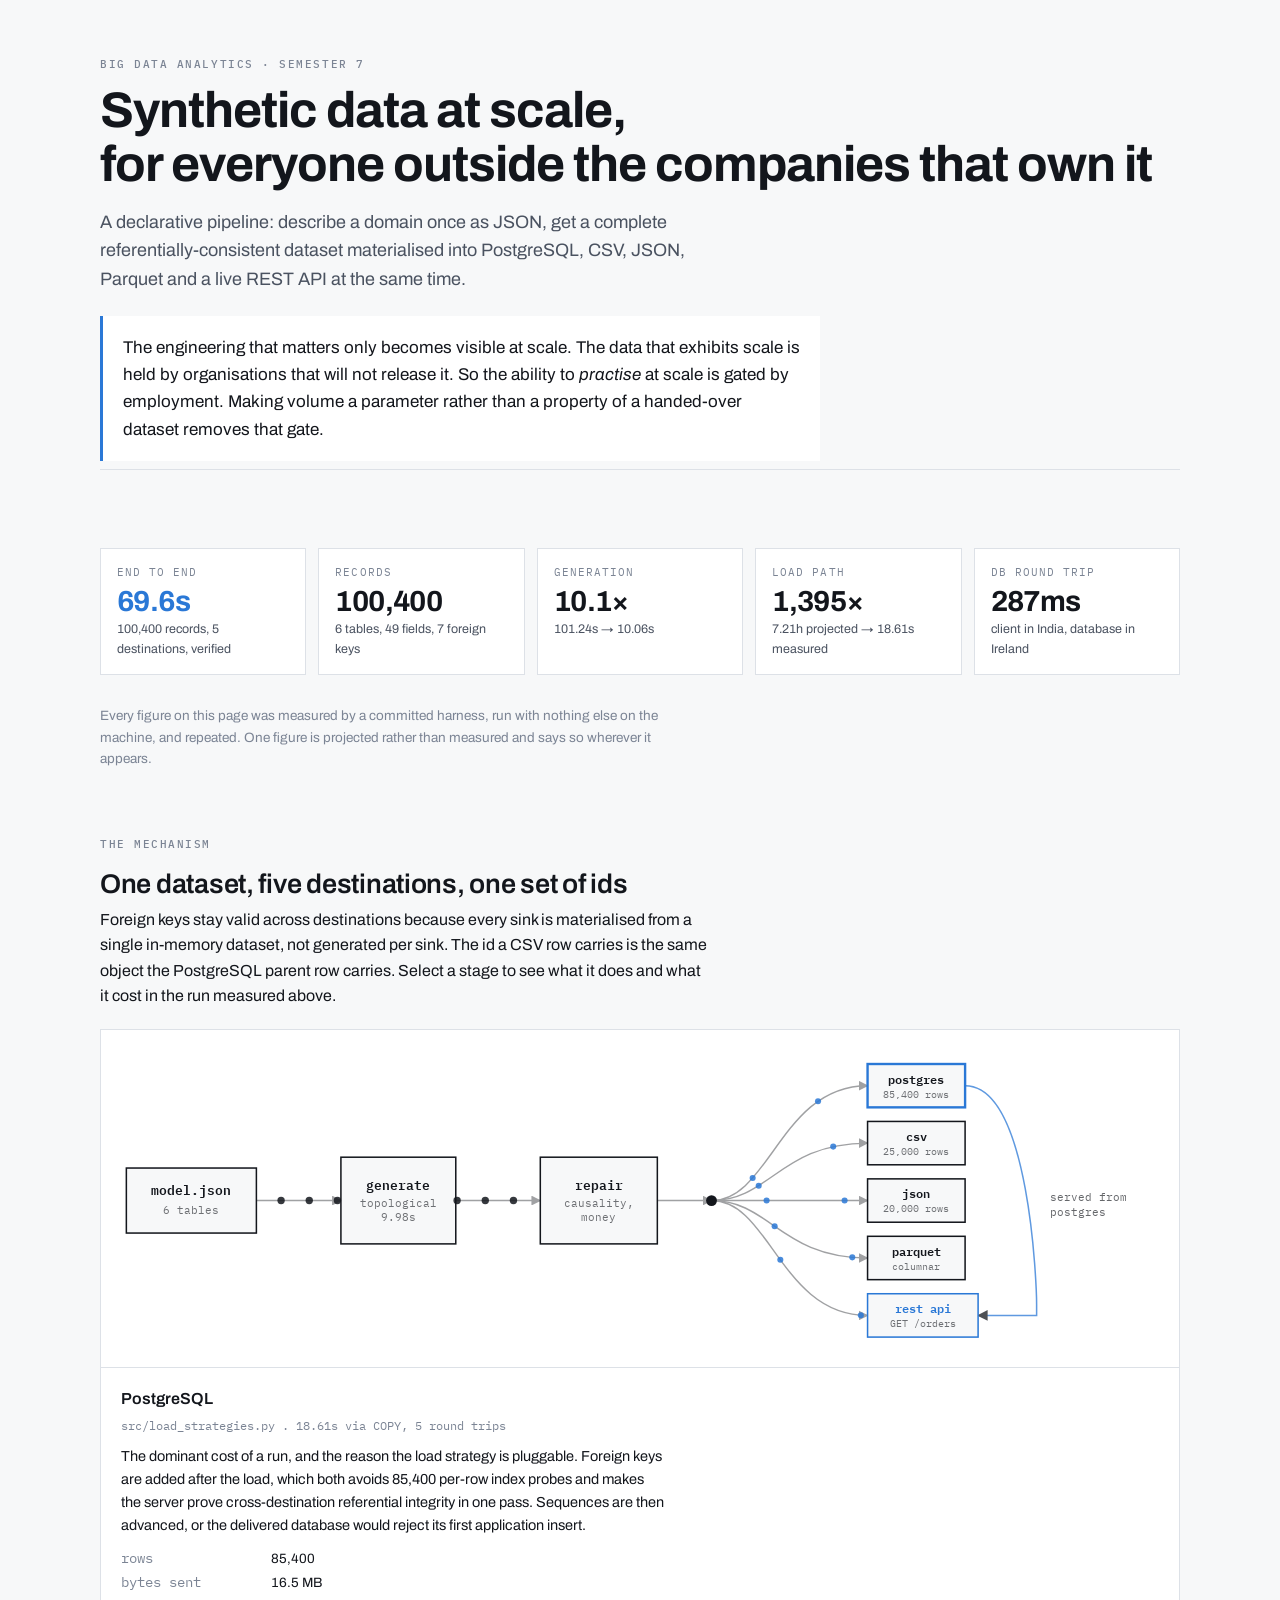
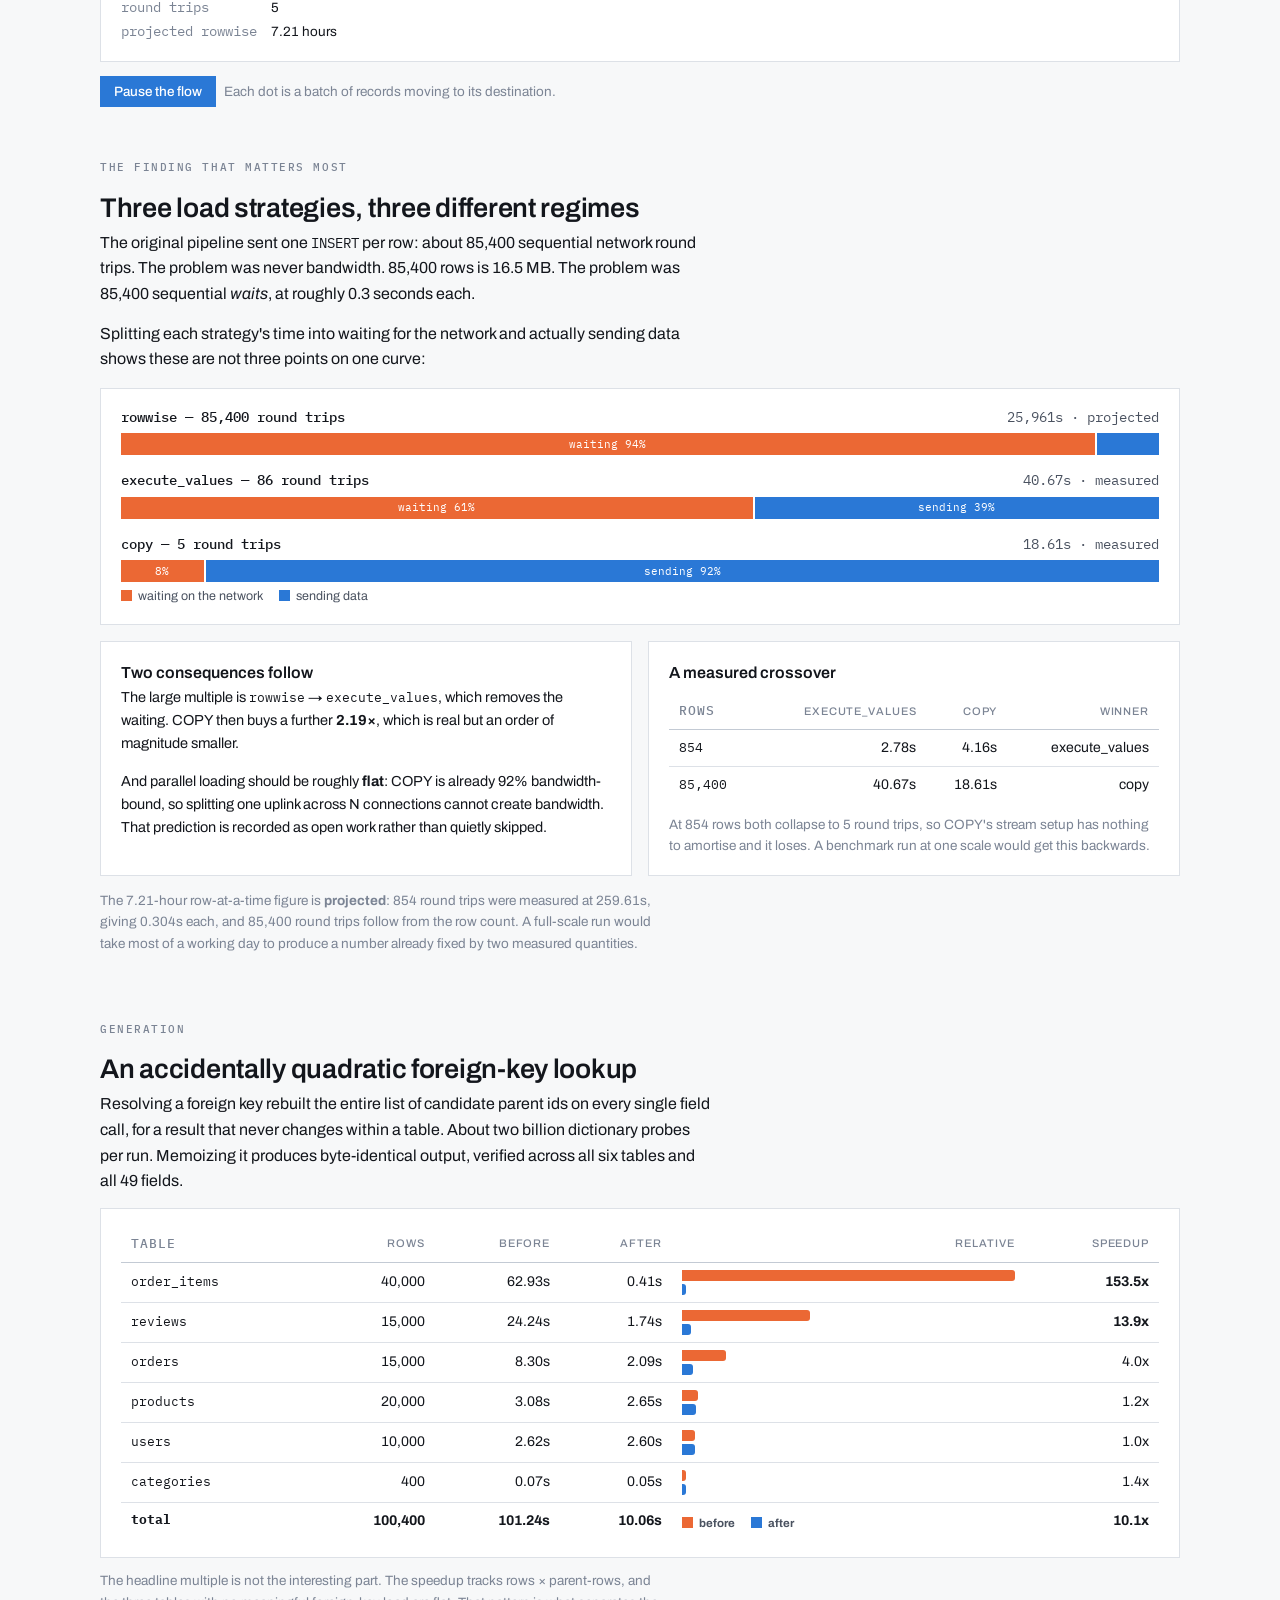
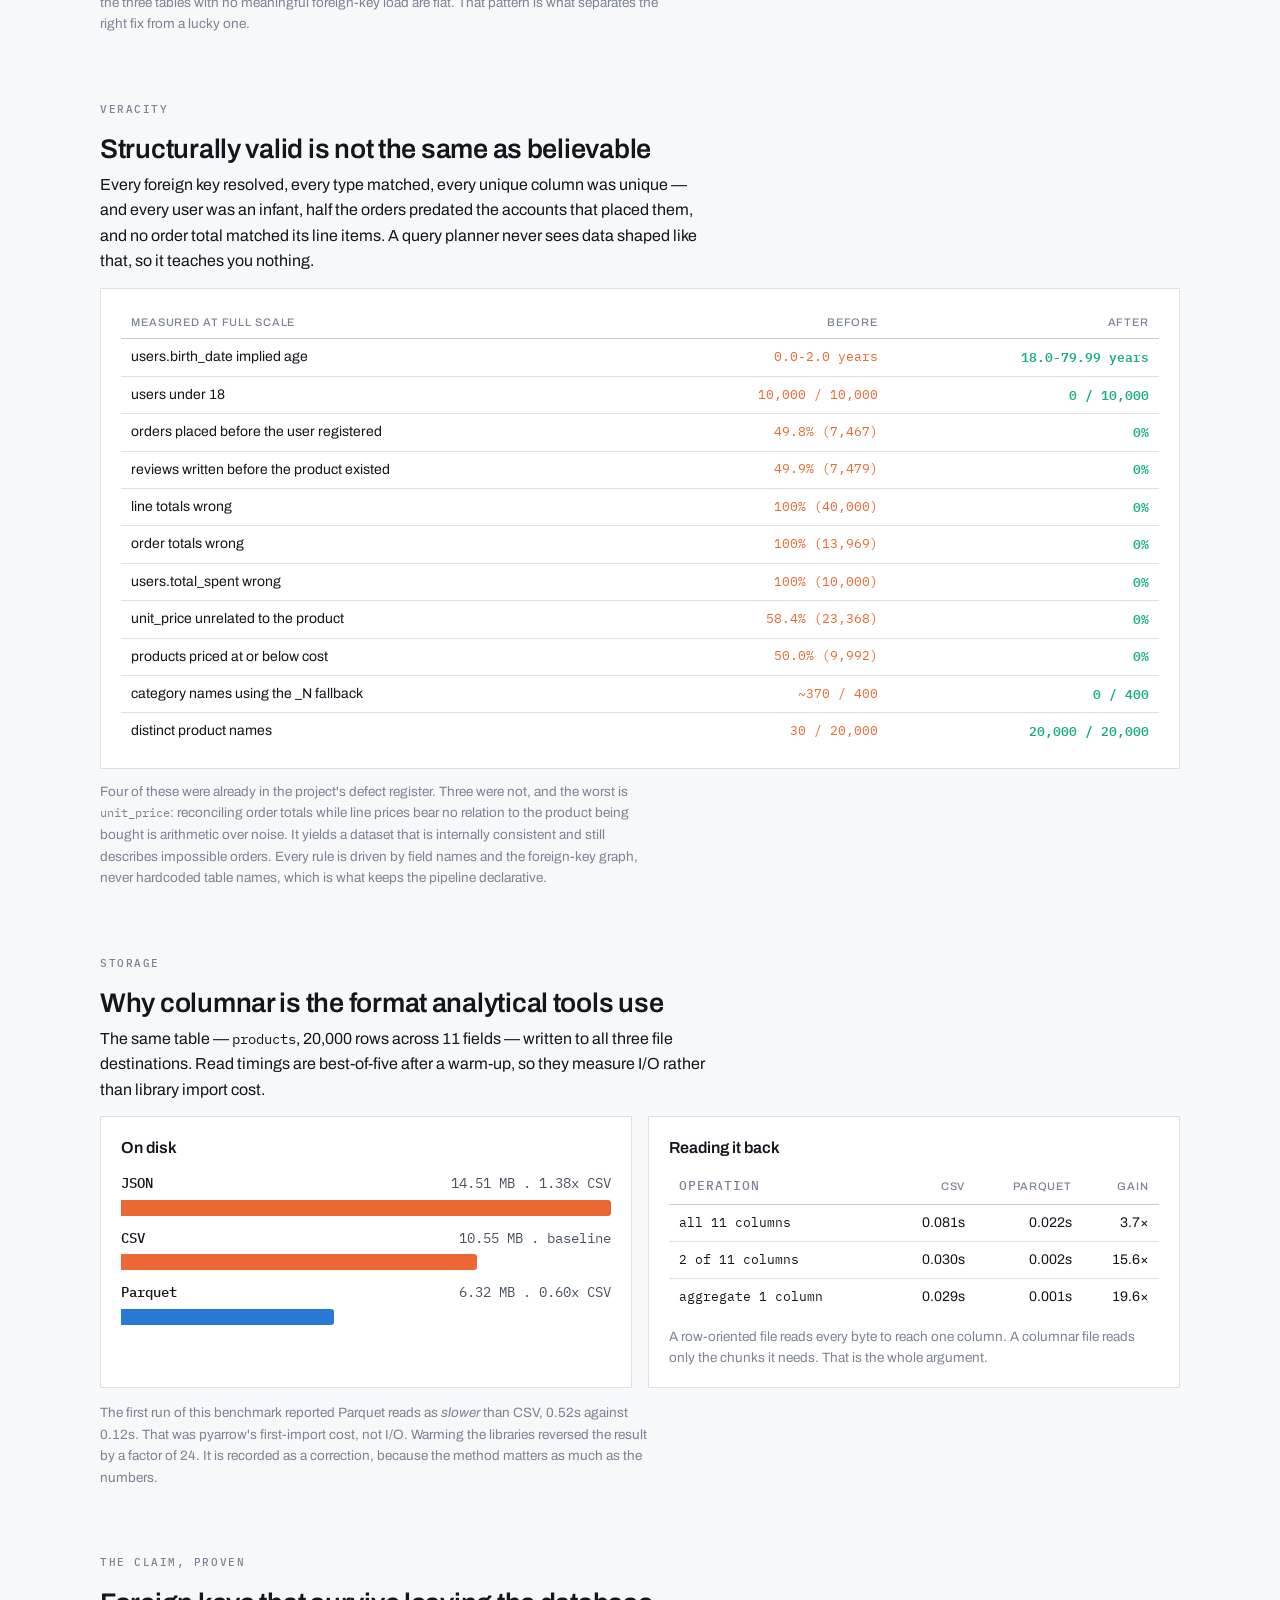
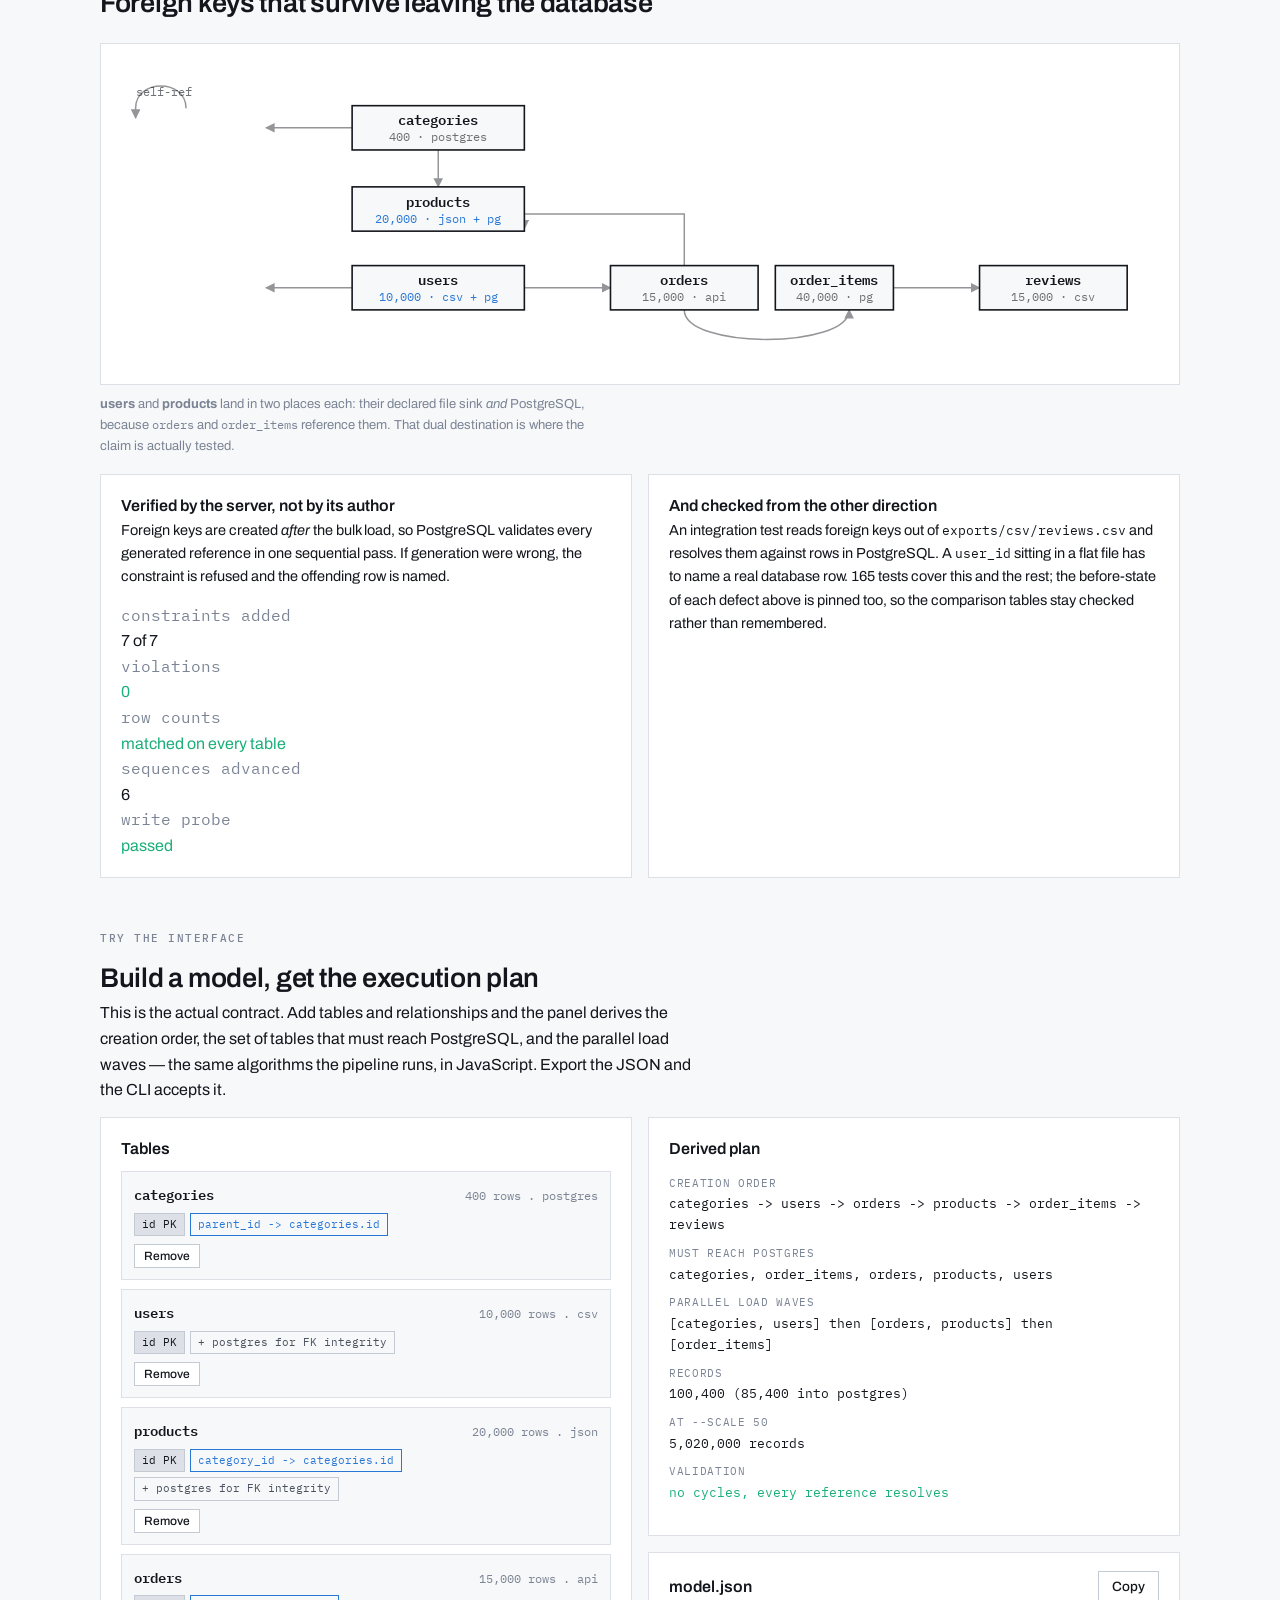
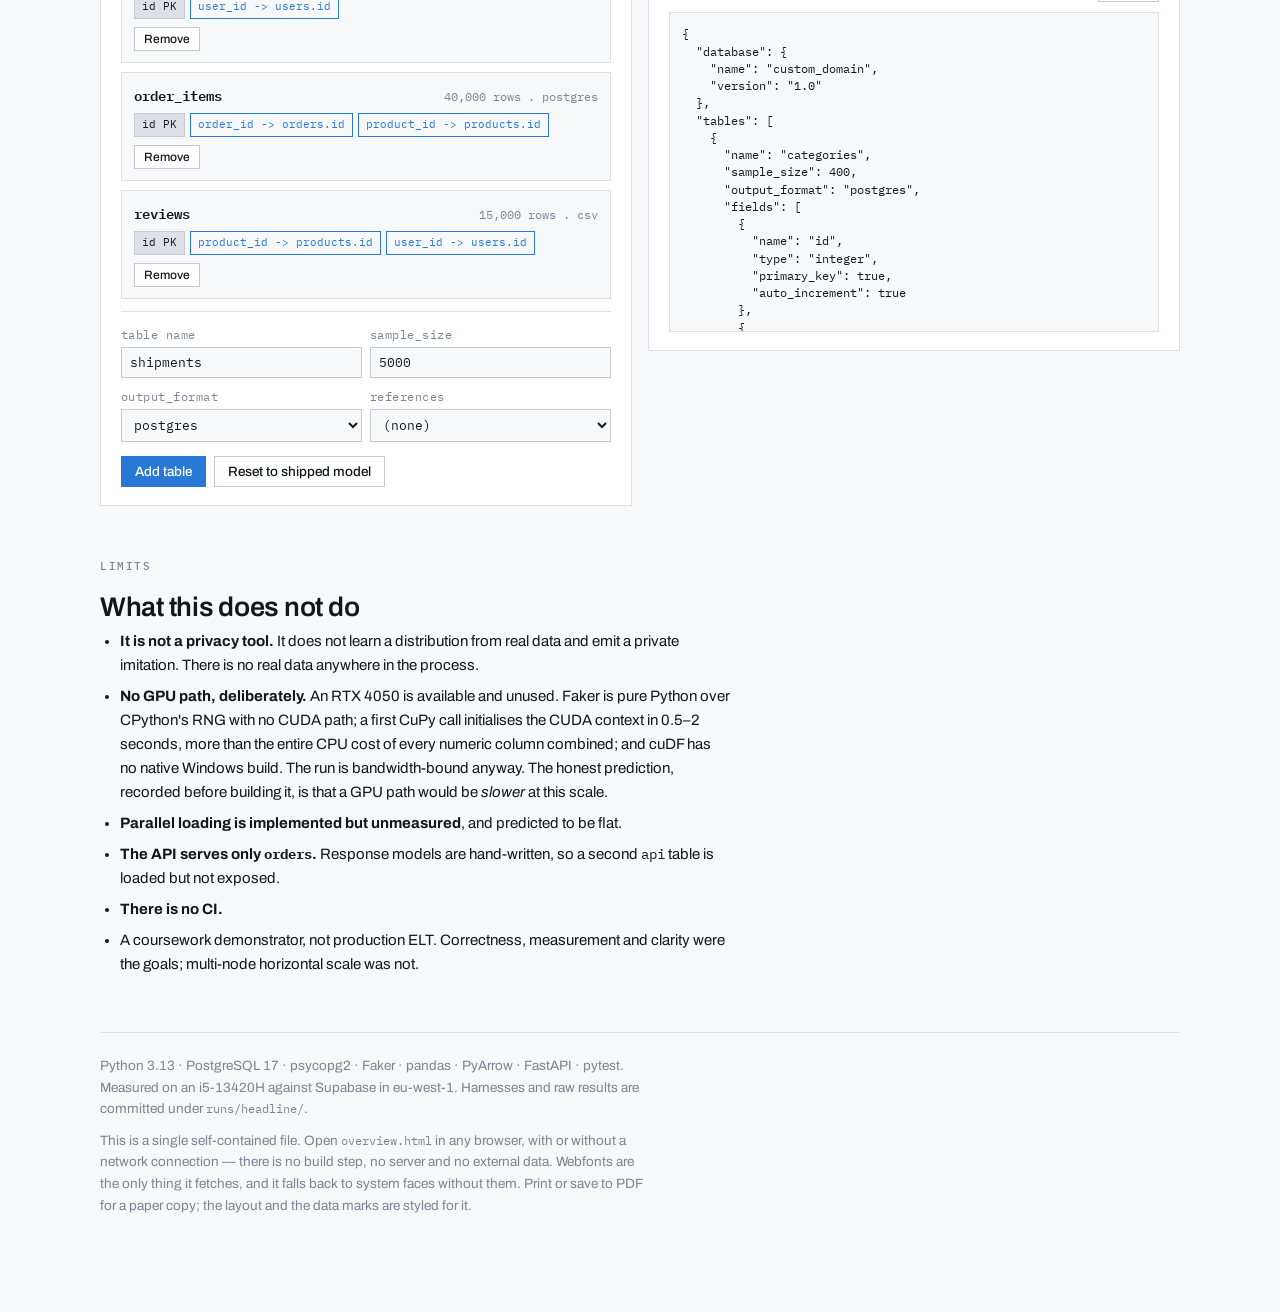
==== overview.html @ 74bd7910 "Make the interactive overview a standalone file in the repository Moves docs/artifact/index.html to " ====
<!DOCTYPE html>
<html lang="en">
<head>
<meta charset="utf-8">
<meta name="viewport" content="width=device-width, initial-scale=1">
<title>Synthetic Data at Scale</title>
<link rel="preconnect" href="https://fonts.googleapis.com">
<link rel="preconnect" href="https://fonts.gstatic.com" crossorigin>
<link href="https://fonts.googleapis.com/css2?family=Archivo:wght@400;500;600;700&family=IBM+Plex+Mono:wght@400;500;600&display=swap" rel="stylesheet">
<style>
/* Layout idea: an engineering measurement readout - document spine, instrument
   panels for the numbers, one animated schematic as the centrepiece. */
:root {
  color-scheme: light;

  --ink:        #13161c;
  --ink-2:      #4a5260;
  --ink-3:      #7b8494;
  --surface:    #f7f8f9;
  --panel:      #ffffff;
  --rule:       #dde1e7;
  --rule-firm:  #c3cad4;

  --accent:     #2a78d6;   /* validated categorical slot 1 */
  --warm:       #eb6834;   /* validated categorical slot 2 */
  --cool:       #1baf7a;   /* validated categorical slot 3 */

  /* Webfonts are a progressive enhancement. This file is meant to open from
     disk with no network, so every stack below degrades to something that is
     already installed on Windows, macOS and most Linux desktops. */
  --font-display: "Archivo", "Segoe UI", -apple-system, BlinkMacSystemFont,
                  "Helvetica Neue", Helvetica, Arial, sans-serif;
  --font-body:    "Archivo", "Segoe UI", -apple-system, BlinkMacSystemFont,
                  "Helvetica Neue", Helvetica, Arial, sans-serif;
  --font-mono:    "IBM Plex Mono", "Cascadia Mono", Consolas,
                  "SFMono-Regular", "SF Mono", Menlo, "DejaVu Sans Mono",
                  monospace;
}
@media (prefers-color-scheme: dark) {
  :root:not([data-theme="light"]) {
    color-scheme: dark;
    --ink:       #eceef1;
    --ink-2:     #a7b0bd;
    --ink-3:     #6f7886;
    --surface:   #121419;
    --panel:     #191c23;
    --rule:      #2a2f39;
    --rule-firm: #3c4350;
    --accent:    #3987e5;
    --warm:      #d95926;
    --cool:      #199e70;
  }
}
:root[data-theme="dark"] {
  color-scheme: dark;
  --ink:       #eceef1;
  --ink-2:     #a7b0bd;
  --ink-3:     #6f7886;
  --surface:   #121419;
  --panel:     #191c23;
  --rule:      #2a2f39;
  --rule-firm: #3c4350;
  --accent:    #3987e5;
  --warm:      #d95926;
  --cool:      #199e70;
}

* { box-sizing: border-box; }
html { -webkit-text-size-adjust: 100%; }
body {
  margin: 0;
  background: var(--surface);
  color: var(--ink);
  font-family: var(--font-body);
  font-size: 16px;
  line-height: 1.6;
  font-variant-numeric: tabular-nums;
}
.wrap { max-width: 1120px; margin: 0 auto; padding: 0 20px 96px; }
section { padding: 52px 0 0; }
h1, h2, h3 { font-family: var(--font-display); text-wrap: balance; margin: 0; }
h1 { font-size: clamp(30px, 5.2vw, 50px); font-weight: 700; letter-spacing: -0.02em; line-height: 1.08; }
h2 { font-size: clamp(21px, 2.9vw, 27px); font-weight: 600; letter-spacing: -0.01em; }
h3 { font-size: 16px; font-weight: 600; }
p { margin: 0 0 14px; max-width: 68ch; }
a { color: var(--accent); }
code, .mono { font-family: var(--font-mono); font-size: 0.9em; }

.eyebrow {
  font-family: var(--font-mono); font-size: 11px; font-weight: 500;
  letter-spacing: 0.14em; text-transform: uppercase; color: var(--ink-3);
  margin: 0 0 10px;
}
.lede { font-size: 18px; color: var(--ink-2); max-width: 62ch; }
.note { font-size: 13.5px; color: var(--ink-3); max-width: 70ch; }

/* ---- masthead ---- */
header.masthead { padding: 56px 0 8px; border-bottom: 1px solid var(--rule); }
.thesis {
  margin: 22px 0 0; padding: 18px 20px;
  border-left: 3px solid var(--accent); background: var(--panel);
  font-size: 17px; max-width: 72ch;
}

/* ---- stat tiles ---- */
.tiles { display: grid; grid-template-columns: repeat(auto-fit, minmax(176px, 1fr)); gap: 12px; margin: 26px 0 30px; }
.tile { background: var(--panel); border: 1px solid var(--rule); padding: 15px 16px; }
.tile .k { font-family: var(--font-mono); font-size: 10.5px; letter-spacing: 0.1em; text-transform: uppercase; color: var(--ink-3); }
.tile .v { font-family: var(--font-display); font-size: 29px; font-weight: 700; line-height: 1.12; margin: 5px 0 1px; letter-spacing: -0.02em; }
.tile .u { font-size: 12.5px; color: var(--ink-2); }
.tile.lead .v { color: var(--accent); }

/* ---- pipeline schematic ---- */
.schematic { background: var(--panel); border: 1px solid var(--rule); padding: 8px 8px 4px; margin: 20px 0 0; overflow-x: auto; }
.schematic svg { display: block; width: 100%; min-width: 660px; height: auto; }
.stage-node { cursor: pointer; }
.stage-node rect, .stage-node circle { transition: stroke 120ms, fill 120ms; }
.stage-node:focus { outline: none; }
.stage-node:focus-visible rect, .stage-node:focus-visible circle { stroke: var(--accent); stroke-width: 2.5; }
.stage-node.on rect, .stage-node.on circle { stroke: var(--accent); stroke-width: 2.2; }
.detail { background: var(--panel); border: 1px solid var(--rule); border-top: none; padding: 18px 20px; }
.detail h3 { margin-bottom: 4px; }
.detail .meta { font-family: var(--font-mono); font-size: 12px; color: var(--ink-3); margin-bottom: 10px; }
.detail p { font-size: 14.5px; margin-bottom: 8px; }
.detail dl { display: grid; grid-template-columns: auto 1fr; gap: 3px 14px; margin: 10px 0 0; font-size: 13.5px; }
.detail dt { font-family: var(--font-mono); color: var(--ink-3); }
.detail dd { margin: 0; }
.ctrl-row { display: flex; flex-wrap: wrap; gap: 8px; align-items: center; margin: 14px 0 0; }
button {
  font-family: var(--font-body); font-size: 13.5px; font-weight: 500;
  color: var(--ink); background: var(--panel);
  border: 1px solid var(--rule-firm); padding: 7px 13px; cursor: pointer;
}
button:hover { border-color: var(--accent); color: var(--accent); }
button:focus-visible { outline: 2px solid var(--accent); outline-offset: 2px; }
button.primary { background: var(--accent); border-color: var(--accent); color: #fff; }
button.primary:hover { color: #fff; opacity: 0.9; }

/* ---- bar comparisons ---- */
table.data { width: 100%; border-collapse: collapse; font-size: 14px; }
table.data th, table.data td { padding: 7px 10px; text-align: right; border-bottom: 1px solid var(--rule); }
table.data th:first-child, table.data td:first-child { text-align: left; font-family: var(--font-mono); font-size: 13px; }
table.data thead th { font-size: 11px; letter-spacing: 0.08em; text-transform: uppercase; color: var(--ink-3); font-weight: 500; border-bottom: 1px solid var(--rule-firm); }
table.data tbody tr:last-child td { border-bottom: none; }
table.data tr.total td { font-weight: 700; border-top: 1px solid var(--rule-firm); }
.bar-cell { width: 34%; }
.barwrap { display: flex; align-items: center; gap: 8px; }
.bar { height: 11px; border-radius: 0 3px 3px 0; min-width: 2px; }
.bar.before { background: var(--warm); }
.bar.after  { background: var(--accent); }
.barlabel { font-family: var(--font-mono); font-size: 11.5px; color: var(--ink-2); white-space: nowrap; }
.scroller { overflow-x: auto; }

.panel { background: var(--panel); border: 1px solid var(--rule); padding: 18px 20px; }
.grid2 { display: grid; grid-template-columns: repeat(auto-fit, minmax(300px, 1fr)); gap: 16px; }

/* regime bars */
.regime { margin: 16px 0 0; }
.regime-row { margin-bottom: 15px; }
.regime-head { display: flex; justify-content: space-between; gap: 10px; font-size: 13.5px; margin-bottom: 5px; }
.regime-head .nm { font-family: var(--font-mono); font-weight: 500; }
.regime-head .tot { color: var(--ink-2); font-family: var(--font-mono); }
.stack { display: flex; height: 22px; gap: 2px; }
.stack span { display: flex; align-items: center; justify-content: center; font-family: var(--font-mono); font-size: 10.5px; color: #fff; overflow: hidden; white-space: nowrap; }
.seg-wait { background: var(--warm); }
.seg-send { background: var(--accent); }
.legend { display: flex; gap: 16px; font-size: 12.5px; color: var(--ink-2); margin-top: 4px; }
.legend i { display: inline-block; width: 11px; height: 11px; margin-right: 6px; vertical-align: -1px; }

/* realism */
.rl { width: 100%; border-collapse: collapse; font-size: 14px; }
.rl th, .rl td { padding: 7px 10px; border-bottom: 1px solid var(--rule); }
.rl thead th { font-size: 11px; letter-spacing: 0.08em; text-transform: uppercase; color: var(--ink-3); font-weight: 500; text-align: left; border-bottom: 1px solid var(--rule-firm); }
.rl td.b { font-family: var(--font-mono); font-size: 13px; color: var(--warm); text-align: right; white-space: nowrap; }
.rl td.a { font-family: var(--font-mono); font-size: 13px; color: var(--cool); text-align: right; font-weight: 600; white-space: nowrap; }
.rl tbody tr:last-child td { border-bottom: none; }

/* model builder */
.builder { display: grid; grid-template-columns: minmax(0,1fr) minmax(0,1fr); gap: 16px; }
@media (max-width: 760px) { .builder { grid-template-columns: 1fr; } }
.tbl-card { border: 1px solid var(--rule); padding: 11px 12px; margin-bottom: 9px; background: var(--surface); }
.tbl-card .top { display: flex; justify-content: space-between; align-items: baseline; gap: 8px; }
.tbl-card .nm { font-family: var(--font-mono); font-weight: 600; font-size: 14px; }
.tbl-card .sub { font-family: var(--font-mono); font-size: 11.5px; color: var(--ink-3); }
.chips { display: flex; flex-wrap: wrap; gap: 5px; margin-top: 7px; }
.chip { font-family: var(--font-mono); font-size: 11px; padding: 2px 7px; border: 1px solid var(--rule-firm); color: var(--ink-2); }
.chip.fk { border-color: var(--accent); color: var(--accent); }
.chip.pk { border-color: var(--rule-firm); background: var(--rule); color: var(--ink); }
label { display: block; font-size: 12px; color: var(--ink-3); margin: 9px 0 3px; font-family: var(--font-mono); letter-spacing: 0.04em; }
input, select {
  font-family: var(--font-mono); font-size: 13px; width: 100%;
  padding: 6px 8px; color: var(--ink); background: var(--surface);
  border: 1px solid var(--rule-firm);
}
input:focus-visible, select:focus-visible { outline: 2px solid var(--accent); outline-offset: 1px; }
.inline { display: grid; grid-template-columns: 1fr 1fr; gap: 8px; }
pre.out {
  font-family: var(--font-mono); font-size: 11.5px; line-height: 1.5;
  background: var(--surface); border: 1px solid var(--rule);
  padding: 12px; overflow: auto; max-height: 320px; margin: 10px 0 0;
}
.derived { font-size: 13.5px; }
.derived dt { font-family: var(--font-mono); font-size: 11px; letter-spacing: 0.06em; text-transform: uppercase; color: var(--ink-3); margin-top: 9px; }
.derived dd { margin: 2px 0 0; font-family: var(--font-mono); font-size: 13px; }
.bad { color: var(--warm); }
.good { color: var(--cool); }

figure { margin: 18px 0 0; }
figcaption { font-size: 13px; color: var(--ink-3); margin-top: 9px; max-width: 70ch; }
.fkgraph { background: var(--panel); border: 1px solid var(--rule); padding: 10px; overflow-x: auto; }
.fkgraph svg { display: block; width: 100%; min-width: 560px; height: auto; }

ul.plain { margin: 0 0 14px; padding-left: 20px; max-width: 70ch; font-size: 15px; }
ul.plain li { margin-bottom: 7px; }

footer { border-top: 1px solid var(--rule); margin-top: 56px; padding-top: 22px; font-size: 13.5px; color: var(--ink-3); }

@media (prefers-reduced-motion: reduce) {
  * { animation: none !important; transition: none !important; }
}

/* ---- print / save-as-PDF ----
   This file is a submission document as well as a web page, so printing has to
   produce something readable. Browsers drop background fills by default, which
   would erase every bar and stacked proportion, so the data marks are given
   print-colour-adjust and everything else is re-expressed with borders. */
@media print {
  :root {
    color-scheme: light;
    --ink: #000; --ink-2: #333; --ink-3: #555;
    --surface: #fff; --panel: #fff;
    --rule: #bbb; --rule-firm: #777;
    --accent: #1a4f91; --warm: #a8431d; --cool: #0f7050;
  }
  body { background: #fff; font-size: 10.5pt; line-height: 1.45; }
  .wrap { max-width: none; padding: 0; }
  section { padding: 18pt 0 0; break-inside: avoid-page; }
  header.masthead { padding: 0 0 6pt; }
  h1 { font-size: 22pt; }
  h2 { font-size: 14pt; break-after: avoid; }
  h3 { break-after: avoid; }
  .lede { font-size: 11.5pt; }

  /* Keep the data marks visible on paper. */
  .bar, .stack span, .legend i, .tile.lead .v {
    -webkit-print-color-adjust: exact;
    print-color-adjust: exact;
  }

  .panel, .tile, .schematic, .detail, .fkgraph, .tbl-card {
    border: 1px solid var(--rule) !important;
    background: #fff !important;
    break-inside: avoid;
  }
  .tiles { grid-template-columns: repeat(5, 1fr); gap: 6pt; }
  .tile .v { font-size: 16pt; }
  table.data, table.rl { break-inside: avoid; font-size: 9pt; }
  figure, .regime-row, .grid2 > * { break-inside: avoid; }
  .scroller, .schematic, .fkgraph { overflow: visible; }
  .schematic svg, .fkgraph svg { min-width: 0; }

  /* Controls cannot be operated on paper. */
  .ctrl-row, #copy-json, #add-tbl, #reset-tbl, .tbl-card button,
  label, input, select { display: none !important; }
  .builder { grid-template-columns: 1fr 1fr; }
  pre.out { max-height: none; font-size: 8pt; }

  a { color: var(--ink); text-decoration: none; }
  footer { break-inside: avoid; }
}
@page { margin: 14mm; }
</style>
</head>
<body data-palette="#2a78d6,#eb6834,#1baf7a">
<div class="wrap">

<header class="masthead">
  <p class="eyebrow">Big Data Analytics &middot; semester 7</p>
  <h1>Synthetic data at scale,<br>for everyone outside the companies that own it</h1>
  <p class="lede" style="margin-top:16px">
    A declarative pipeline: describe a domain once as JSON, get a complete
    referentially-consistent dataset materialised into PostgreSQL, CSV, JSON,
    Parquet and a live REST API at the same time.
  </p>
  <div class="thesis">
    The engineering that matters only becomes visible at scale. The data that
    exhibits scale is held by organisations that will not release it. So the
    ability to <em>practise</em> at scale is gated by employment. Making volume a
    parameter rather than a property of a handed-over dataset removes that gate.
  </div>
</header>

<section>
  <div class="tiles">
    <div class="tile lead">
      <div class="k">end to end</div>
      <div class="v">69.6s</div>
      <div class="u">100,400 records, 5 destinations, verified</div>
    </div>
    <div class="tile">
      <div class="k">records</div>
      <div class="v">100,400</div>
      <div class="u">6 tables, 49 fields, 7 foreign keys</div>
    </div>
    <div class="tile">
      <div class="k">generation</div>
      <div class="v">10.1&times;</div>
      <div class="u">101.24s &rarr; 10.06s</div>
    </div>
    <div class="tile">
      <div class="k">load path</div>
      <div class="v">1,395&times;</div>
      <div class="u">7.21h projected &rarr; 18.61s measured</div>
    </div>
    <div class="tile">
      <div class="k">db round trip</div>
      <div class="v">287ms</div>
      <div class="u">client in India, database in Ireland</div>
    </div>
  </div>
  <p class="note">
    Every figure on this page was measured by a committed harness, run with
    nothing else on the machine, and repeated. One figure is projected rather
    than measured and says so wherever it appears.
  </p>
</section>

<section>
  <p class="eyebrow">the mechanism</p>
  <h2>One dataset, five destinations, one set of ids</h2>
  <p>
    Foreign keys stay valid across destinations because every sink is
    materialised from a single in-memory dataset, not generated per sink. The id
    a CSV row carries is the same object the PostgreSQL parent row carries.
    Select a stage to see what it does and what it cost in the run measured
    above.
  </p>

  <div class="schematic">
    <svg viewBox="0 0 980 300" role="img" aria-label="Pipeline schematic: the model file feeds a generator, then a semantic repair pass, then fans out to PostgreSQL, CSV, JSON, Parquet and a REST API served from PostgreSQL.">
      <defs>
        <marker id="ah" viewBox="0 0 10 10" refX="9" refY="5" markerWidth="7" markerHeight="7" orient="auto-start-reverse">
          <path d="M 0 0 L 10 5 L 0 10 z" fill="currentColor"></path>
        </marker>
      </defs>

      <!-- wires -->
      <g stroke="currentColor" stroke-width="1.3" fill="none" opacity="0.4" marker-end="url(#ah)">
        <path id="w1" d="M 136 150 L 214 150"></path>
        <path id="w2" d="M 320 150 L 398 150"></path>
        <path d="M 506 150 L 556 150"></path>
      </g>
      <g stroke="currentColor" stroke-width="1.3" fill="none" opacity="0.4" marker-end="url(#ah)">
        <path id="f1" d="M 556 150 C 610 150 620 44 700 44"></path>
        <path id="f2" d="M 556 150 C 610 150 620 97 700 97"></path>
        <path id="f3" d="M 556 150 L 700 150"></path>
        <path id="f4" d="M 556 150 C 610 150 620 203 700 203"></path>
        <path id="f5" d="M 556 150 C 610 150 620 256 700 256"></path>
      </g>
      <path d="M 790 44 C 850 44 856 230 856 246 L 856 256 L 802 256" stroke="var(--accent)" stroke-width="1.4" fill="none" opacity="0.75" marker-end="url(#ah)"></path>
      <text x="868" y="150" font-family="IBM Plex Mono, monospace" font-size="10.5" fill="currentColor" opacity="0.65">served from</text>
      <text x="868" y="164" font-family="IBM Plex Mono, monospace" font-size="10.5" fill="currentColor" opacity="0.65">postgres</text>

      <!-- stage: model -->
      <g class="stage-node" data-stage="model" tabindex="0" role="button" aria-label="Model file stage">
        <rect x="16" y="120" width="120" height="60" fill="var(--surface)" stroke="currentColor" stroke-width="1.4"></rect>
        <text x="76" y="145" text-anchor="middle" font-family="IBM Plex Mono, monospace" font-size="12" font-weight="600" fill="currentColor">model.json</text>
        <text x="76" y="162" text-anchor="middle" font-family="IBM Plex Mono, monospace" font-size="10" fill="currentColor" opacity="0.6">6 tables</text>
      </g>

      <!-- stage: generate -->
      <g class="stage-node" data-stage="generate" tabindex="0" role="button" aria-label="Generate stage">
        <rect x="214" y="110" width="106" height="80" fill="var(--surface)" stroke="currentColor" stroke-width="1.4"></rect>
        <text x="267" y="140" text-anchor="middle" font-family="IBM Plex Mono, monospace" font-size="12" font-weight="600" fill="currentColor">generate</text>
        <text x="267" y="156" text-anchor="middle" font-family="IBM Plex Mono, monospace" font-size="10" fill="currentColor" opacity="0.6">topological</text>
        <text x="267" y="169" text-anchor="middle" font-family="IBM Plex Mono, monospace" font-size="10" fill="currentColor" opacity="0.6">9.98s</text>
      </g>

      <!-- stage: repair -->
      <g class="stage-node" data-stage="repair" tabindex="0" role="button" aria-label="Semantic repair stage">
        <rect x="398" y="110" width="108" height="80" fill="var(--surface)" stroke="currentColor" stroke-width="1.4"></rect>
        <text x="452" y="140" text-anchor="middle" font-family="IBM Plex Mono, monospace" font-size="12" font-weight="600" fill="currentColor">repair</text>
        <text x="452" y="156" text-anchor="middle" font-family="IBM Plex Mono, monospace" font-size="10" fill="currentColor" opacity="0.6">causality,</text>
        <text x="452" y="169" text-anchor="middle" font-family="IBM Plex Mono, monospace" font-size="10" fill="currentColor" opacity="0.6">money</text>
      </g>

      <!-- fan-out hub -->
      <circle cx="556" cy="150" r="5" fill="currentColor"></circle>

      <!-- sinks -->
      <g class="stage-node" data-stage="postgres" tabindex="0" role="button" aria-label="PostgreSQL destination">
        <rect x="700" y="24" width="90" height="40" fill="var(--surface)" stroke="currentColor" stroke-width="1.4"></rect>
        <text x="745" y="42" text-anchor="middle" font-family="IBM Plex Mono, monospace" font-size="11" font-weight="600" fill="currentColor">postgres</text>
        <text x="745" y="55" text-anchor="middle" font-family="IBM Plex Mono, monospace" font-size="9.5" fill="currentColor" opacity="0.6">85,400 rows</text>
      </g>
      <g class="stage-node" data-stage="csv" tabindex="0" role="button" aria-label="CSV destination">
        <rect x="700" y="77" width="90" height="40" fill="var(--surface)" stroke="currentColor" stroke-width="1.4"></rect>
        <text x="745" y="95" text-anchor="middle" font-family="IBM Plex Mono, monospace" font-size="11" font-weight="600" fill="currentColor">csv</text>
        <text x="745" y="108" text-anchor="middle" font-family="IBM Plex Mono, monospace" font-size="9.5" fill="currentColor" opacity="0.6">25,000 rows</text>
      </g>
      <g class="stage-node" data-stage="json" tabindex="0" role="button" aria-label="JSON destination">
        <rect x="700" y="130" width="90" height="40" fill="var(--surface)" stroke="currentColor" stroke-width="1.4"></rect>
        <text x="745" y="148" text-anchor="middle" font-family="IBM Plex Mono, monospace" font-size="11" font-weight="600" fill="currentColor">json</text>
        <text x="745" y="161" text-anchor="middle" font-family="IBM Plex Mono, monospace" font-size="9.5" fill="currentColor" opacity="0.6">20,000 rows</text>
      </g>
      <g class="stage-node" data-stage="parquet" tabindex="0" role="button" aria-label="Parquet destination">
        <rect x="700" y="183" width="90" height="40" fill="var(--surface)" stroke="currentColor" stroke-width="1.4"></rect>
        <text x="745" y="201" text-anchor="middle" font-family="IBM Plex Mono, monospace" font-size="11" font-weight="600" fill="currentColor">parquet</text>
        <text x="745" y="214" text-anchor="middle" font-family="IBM Plex Mono, monospace" font-size="9.5" fill="currentColor" opacity="0.6">columnar</text>
      </g>
      <g class="stage-node" data-stage="api" tabindex="0" role="button" aria-label="REST API destination">
        <rect x="700" y="236" width="102" height="40" fill="var(--surface)" stroke="var(--accent)" stroke-width="1.4"></rect>
        <text x="751" y="254" text-anchor="middle" font-family="IBM Plex Mono, monospace" font-size="11" font-weight="600" fill="var(--accent)">rest api</text>
        <text x="751" y="267" text-anchor="middle" font-family="IBM Plex Mono, monospace" font-size="9.5" fill="currentColor" opacity="0.6">GET /orders</text>
      </g>

      <!-- animated records -->
      <g id="flow"></g>
    </svg>
  </div>

  <div class="detail" id="detail">
    <h3 id="d-title">Select a stage</h3>
    <div class="meta" id="d-meta">five stages &middot; click or tab to any box above</div>
    <p id="d-body">
      The schematic is the real routing for the shipped model. Two tables land in
      two places each, which is where the integrity claim is actually tested.
    </p>
    <dl id="d-dl"></dl>
  </div>
  <div class="ctrl-row">
    <button id="toggle-flow" class="primary">Pause the flow</button>
    <span class="note" style="margin:0">Each dot is a batch of records moving to its destination.</span>
  </div>
</section>

<section>
  <p class="eyebrow">the finding that matters most</p>
  <h2>Three load strategies, three different regimes</h2>
  <p>
    The original pipeline sent one <code>INSERT</code> per row: about 85,400
    sequential network round trips. The problem was never bandwidth. 85,400 rows
    is 16.5&nbsp;MB. The problem was 85,400 sequential <em>waits</em>, at roughly
    0.3 seconds each.
  </p>
  <p>
    Splitting each strategy's time into waiting for the network and actually
    sending data shows these are not three points on one curve:
  </p>

  <div class="panel regime" id="regime">
    <div class="regime-row">
      <div class="regime-head"><span class="nm">rowwise &mdash; 85,400 round trips</span><span class="tot">25,961s &middot; projected</span></div>
      <div class="stack"><span class="seg-wait" style="flex:94">waiting 94%</span><span class="seg-send" style="flex:6"></span></div>
    </div>
    <div class="regime-row">
      <div class="regime-head"><span class="nm">execute_values &mdash; 86 round trips</span><span class="tot">40.67s &middot; measured</span></div>
      <div class="stack"><span class="seg-wait" style="flex:61">waiting 61%</span><span class="seg-send" style="flex:39">sending 39%</span></div>
    </div>
    <div class="regime-row" style="margin-bottom:4px">
      <div class="regime-head"><span class="nm">copy &mdash; 5 round trips</span><span class="tot">18.61s &middot; measured</span></div>
      <div class="stack"><span class="seg-wait" style="flex:8">8%</span><span class="seg-send" style="flex:92">sending 92%</span></div>
    </div>
    <div class="legend">
      <span><i style="background:var(--warm)"></i>waiting on the network</span>
      <span><i style="background:var(--accent)"></i>sending data</span>
    </div>
  </div>

  <div class="grid2" style="margin-top:16px">
    <div class="panel">
      <h3>Two consequences follow</h3>
      <p style="font-size:14.5px">
        The large multiple is <code>rowwise</code> &rarr;
        <code>execute_values</code>, which removes the waiting. COPY then buys a
        further <strong>2.19&times;</strong>, which is real but an order of
        magnitude smaller.
      </p>
      <p style="font-size:14.5px;margin-bottom:0">
        And parallel loading should be roughly <strong>flat</strong>: COPY is
        already 92% bandwidth-bound, so splitting one uplink across N connections
        cannot create bandwidth. That prediction is recorded as open work rather
        than quietly skipped.
      </p>
    </div>
    <div class="panel">
      <h3>A measured crossover</h3>
      <div class="scroller">
        <table class="data" style="margin-top:8px">
          <thead><tr><th>rows</th><th>execute_values</th><th>copy</th><th>winner</th></tr></thead>
          <tbody>
            <tr><td>854</td><td>2.78s</td><td>4.16s</td><td>execute_values</td></tr>
            <tr><td>85,400</td><td>40.67s</td><td>18.61s</td><td>copy</td></tr>
          </tbody>
        </table>
      </div>
      <p class="note" style="margin-top:10px;margin-bottom:0">
        At 854 rows both collapse to 5 round trips, so COPY's stream setup has
        nothing to amortise and it loses. A benchmark run at one scale would get
        this backwards.
      </p>
    </div>
  </div>
  <p class="note" style="margin-top:14px">
    The 7.21-hour row-at-a-time figure is <strong>projected</strong>: 854 round
    trips were measured at 259.61s, giving 0.304s each, and 85,400 round trips
    follow from the row count. A full-scale run would take most of a working day
    to produce a number already fixed by two measured quantities.
  </p>
</section>

<section>
  <p class="eyebrow">generation</p>
  <h2>An accidentally quadratic foreign-key lookup</h2>
  <p>
    Resolving a foreign key rebuilt the entire list of candidate parent ids on
    every single field call, for a result that never changes within a table.
    About two billion dictionary probes per run. Memoizing it produces
    byte-identical output, verified across all six tables and all 49 fields.
  </p>
  <div class="panel scroller">
    <table class="data" id="gen-table">
      <thead>
        <tr><th>table</th><th>rows</th><th>before</th><th>after</th><th class="bar-cell">relative</th><th>speedup</th></tr>
      </thead>
      <tbody></tbody>
    </table>
  </div>
  <p class="note" style="margin-top:12px">
    The headline multiple is not the interesting part. The speedup tracks
    rows&nbsp;&times;&nbsp;parent-rows, and the three tables with no meaningful
    foreign-key load are flat. That pattern is what separates the right fix from
    a lucky one.
  </p>
</section>

<section>
  <p class="eyebrow">veracity</p>
  <h2>Structurally valid is not the same as believable</h2>
  <p>
    Every foreign key resolved, every type matched, every unique column was
    unique &mdash; and every user was an infant, half the orders predated the
    accounts that placed them, and no order total matched its line items. A query
    planner never sees data shaped like that, so it teaches you nothing.
  </p>
  <div class="panel scroller">
    <table class="rl" id="realism-table">
      <thead><tr><th>measured at full scale</th><th style="text-align:right">before</th><th style="text-align:right">after</th></tr></thead>
      <tbody></tbody>
    </table>
  </div>
  <p class="note" style="margin-top:12px">
    Four of these were already in the project's defect register. Three were not,
    and the worst is <code>unit_price</code>: reconciling order totals while line
    prices bear no relation to the product being bought is arithmetic over noise.
    It yields a dataset that is internally consistent and still describes
    impossible orders. Every rule is driven by field names and the foreign-key
    graph, never hardcoded table names, which is what keeps the pipeline
    declarative.
  </p>
</section>

<section>
  <p class="eyebrow">storage</p>
  <h2>Why columnar is the format analytical tools use</h2>
  <p>
    The same table &mdash; <code>products</code>, 20,000 rows across 11 fields
    &mdash; written to all three file destinations. Read timings are best-of-five
    after a warm-up, so they measure I/O rather than library import cost.
  </p>
  <div class="grid2">
    <div class="panel">
      <h3>On disk</h3>
      <div id="fmt-bars" style="margin-top:12px"></div>
    </div>
    <div class="panel">
      <h3>Reading it back</h3>
      <div class="scroller">
        <table class="data" style="margin-top:8px">
          <thead><tr><th>operation</th><th>CSV</th><th>Parquet</th><th>gain</th></tr></thead>
          <tbody>
            <tr><td>all 11 columns</td><td>0.081s</td><td>0.022s</td><td>3.7&times;</td></tr>
            <tr><td>2 of 11 columns</td><td>0.030s</td><td>0.002s</td><td>15.6&times;</td></tr>
            <tr><td>aggregate 1 column</td><td>0.029s</td><td>0.001s</td><td>19.6&times;</td></tr>
          </tbody>
        </table>
      </div>
      <p class="note" style="margin-top:10px;margin-bottom:0">
        A row-oriented file reads every byte to reach one column. A columnar file
        reads only the chunks it needs. That is the whole argument.
      </p>
    </div>
  </div>
  <p class="note" style="margin-top:14px">
    The first run of this benchmark reported Parquet reads as <em>slower</em>
    than CSV, 0.52s against 0.12s. That was pyarrow's first-import cost, not I/O.
    Warming the libraries reversed the result by a factor of 24. It is recorded
    as a correction, because the method matters as much as the numbers.
  </p>
</section>

<section>
  <p class="eyebrow">the claim, proven</p>
  <h2>Foreign keys that survive leaving the database</h2>
  <figure>
    <div class="fkgraph">
      <svg viewBox="0 0 860 260" role="img" aria-label="Foreign key graph of the shipped model: categories references itself, products references categories, orders references users, order_items references orders and products, reviews references products and users. Each table is annotated with its destination.">
        <defs>
          <marker id="ah2" viewBox="0 0 10 10" refX="9" refY="5" markerWidth="6.5" markerHeight="6.5" orient="auto-start-reverse">
            <path d="M 0 0 L 10 5 L 0 10 z" fill="currentColor"></path>
          </marker>
        </defs>
        <g stroke="currentColor" stroke-width="1.2" fill="none" opacity="0.45" marker-end="url(#ah2)">
          <path d="M 196 60 L 126 60"></path>
          <path d="M 61 44 C 61 20 20 20 20 44 L 20 52"></path>
          <path d="M 266 78 L 266 108"></path>
          <path d="M 196 190 L 126 190"></path>
          <path d="M 336 190 L 406 190"></path>
          <path d="M 466 172 L 466 130 L 336 130 L 336 142"></path>
          <path d="M 466 208 C 466 240 600 240 600 208"></path>
          <path d="M 636 190 L 706 190"></path>
        </g>

        <g font-family="IBM Plex Mono, monospace" font-size="11.5">
          <g><rect x="196" y="42" width="140" height="36" fill="var(--surface)" stroke="currentColor" stroke-width="1.3"></rect>
            <text x="266" y="58" text-anchor="middle" font-weight="600" fill="currentColor">categories</text>
            <text x="266" y="71" text-anchor="middle" font-size="9.5" fill="currentColor" opacity="0.6">400 &middot; postgres</text></g>
          <g><rect x="196" y="108" width="140" height="36" fill="var(--surface)" stroke="currentColor" stroke-width="1.3"></rect>
            <text x="266" y="124" text-anchor="middle" font-weight="600" fill="currentColor">products</text>
            <text x="266" y="137" text-anchor="middle" font-size="9.5" fill="var(--accent)">20,000 &middot; json + pg</text></g>
          <g><rect x="196" y="172" width="140" height="36" fill="var(--surface)" stroke="currentColor" stroke-width="1.3"></rect>
            <text x="266" y="188" text-anchor="middle" font-weight="600" fill="currentColor">users</text>
            <text x="266" y="201" text-anchor="middle" font-size="9.5" fill="var(--accent)">10,000 &middot; csv + pg</text></g>
          <g><rect x="406" y="172" width="120" height="36" fill="var(--surface)" stroke="currentColor" stroke-width="1.3"></rect>
            <text x="466" y="188" text-anchor="middle" font-weight="600" fill="currentColor">orders</text>
            <text x="466" y="201" text-anchor="middle" font-size="9.5" fill="currentColor" opacity="0.6">15,000 &middot; api</text></g>
          <g><rect x="540" y="172" width="96" height="36" fill="var(--surface)" stroke="currentColor" stroke-width="1.3"></rect>
            <text x="588" y="188" text-anchor="middle" font-weight="600" fill="currentColor">order_items</text>
            <text x="588" y="201" text-anchor="middle" font-size="9.5" fill="currentColor" opacity="0.6">40,000 &middot; pg</text></g>
          <g><rect x="706" y="172" width="120" height="36" fill="var(--surface)" stroke="currentColor" stroke-width="1.3"></rect>
            <text x="766" y="188" text-anchor="middle" font-weight="600" fill="currentColor">reviews</text>
            <text x="766" y="201" text-anchor="middle" font-size="9.5" fill="currentColor" opacity="0.6">15,000 &middot; csv</text></g>
        </g>
        <text x="20" y="34" font-family="IBM Plex Mono, monospace" font-size="9.5" fill="currentColor" opacity="0.6">self-ref</text>
      </svg>
    </div>
    <figcaption>
      <strong>users</strong> and <strong>products</strong> land in two places
      each: their declared file sink <em>and</em> PostgreSQL, because
      <code>orders</code> and <code>order_items</code> reference them. That dual
      destination is where the claim is actually tested.
    </figcaption>
  </figure>

  <div class="grid2" style="margin-top:18px">
    <div class="panel">
      <h3>Verified by the server, not by its author</h3>
      <p style="font-size:14.5px">
        Foreign keys are created <em>after</em> the bulk load, so PostgreSQL
        validates every generated reference in one sequential pass. If generation
        were wrong, the constraint is refused and the offending row is named.
      </p>
      <dl class="detail" style="border:none;padding:0;background:none;margin:0">
        <dt>constraints added</dt><dd>7 of 7</dd>
        <dt>violations</dt><dd class="good">0</dd>
        <dt>row counts</dt><dd class="good">matched on every table</dd>
        <dt>sequences advanced</dt><dd>6</dd>
        <dt>write probe</dt><dd class="good">passed</dd>
      </dl>
    </div>
    <div class="panel">
      <h3>And checked from the other direction</h3>
      <p style="font-size:14.5px;margin-bottom:0">
        An integration test reads foreign keys out of
        <code>exports/csv/reviews.csv</code> and resolves them against rows in
        PostgreSQL. A <code>user_id</code> sitting in a flat file has to name a
        real database row. 165 tests cover this and the rest; the before-state of
        each defect above is pinned too, so the comparison tables stay checked
        rather than remembered.
      </p>
    </div>
  </div>
</section>

<section>
  <p class="eyebrow">try the interface</p>
  <h2>Build a model, get the execution plan</h2>
  <p>
    This is the actual contract. Add tables and relationships and the panel
    derives the creation order, the set of tables that must reach PostgreSQL, and
    the parallel load waves &mdash; the same algorithms the pipeline runs, in
    JavaScript. Export the JSON and the CLI accepts it.
  </p>

  <div class="builder">
    <div>
      <div class="panel">
        <h3 style="margin-bottom:10px">Tables</h3>
        <div id="tbl-list"></div>
        <div style="border-top:1px solid var(--rule);margin-top:12px;padding-top:4px">
          <div class="inline">
            <div><label for="nt-name">table name</label>
              <input id="nt-name" value="shipments" spellcheck="false"></div>
            <div><label for="nt-rows">sample_size</label>
              <input id="nt-rows" type="number" value="5000" min="1"></div>
          </div>
          <div class="inline">
            <div><label for="nt-fmt">output_format</label>
              <select id="nt-fmt">
                <option>postgres</option><option>csv</option>
                <option>json</option><option>parquet</option><option>api</option>
              </select></div>
            <div><label for="nt-fk">references</label>
              <select id="nt-fk"></select></div>
          </div>
          <div class="ctrl-row">
            <button id="add-tbl" class="primary">Add table</button>
            <button id="reset-tbl">Reset to shipped model</button>
          </div>
        </div>
      </div>
    </div>

    <div>
      <div class="panel">
        <h3 style="margin-bottom:4px">Derived plan</h3>
        <dl class="derived" id="derived"></dl>
      </div>
      <div class="panel" style="margin-top:16px">
        <div style="display:flex;justify-content:space-between;align-items:center;gap:10px">
          <h3>model.json</h3>
          <button id="copy-json">Copy</button>
        </div>
        <pre class="out" id="json-out"></pre>
      </div>
    </div>
  </div>
</section>

<section>
  <p class="eyebrow">limits</p>
  <h2>What this does not do</h2>
  <ul class="plain">
    <li>
      <strong>It is not a privacy tool.</strong> It does not learn a distribution
      from real data and emit a private imitation. There is no real data anywhere
      in the process.
    </li>
    <li>
      <strong>No GPU path, deliberately.</strong> An RTX 4050 is available and
      unused. Faker is pure Python over CPython's RNG with no CUDA path; a first
      CuPy call initialises the CUDA context in 0.5&ndash;2 seconds, more than the
      entire CPU cost of every numeric column combined; and cuDF has no native
      Windows build. The run is bandwidth-bound anyway. The honest prediction,
      recorded before building it, is that a GPU path would be <em>slower</em> at
      this scale.
    </li>
    <li>
      <strong>Parallel loading is implemented but unmeasured</strong>, and
      predicted to be flat.
    </li>
    <li>
      <strong>The API serves only <code>orders</code>.</strong> Response models
      are hand-written, so a second <code>api</code> table is loaded but not
      exposed.
    </li>
    <li><strong>There is no CI.</strong></li>
    <li>
      A coursework demonstrator, not production ELT. Correctness, measurement and
      clarity were the goals; multi-node horizontal scale was not.
    </li>
  </ul>
</section>

<footer>
  <p style="margin:0 0 10px">
    Python 3.13 &middot; PostgreSQL 17 &middot; psycopg2 &middot; Faker &middot;
    pandas &middot; PyArrow &middot; FastAPI &middot; pytest. Measured on an
    i5-13420H against Supabase in eu-west-1. Harnesses and raw results are
    committed under <code>runs/headline/</code>.
  </p>
  <p style="margin:0">
    This is a single self-contained file. Open
    <code>overview.html</code> in any browser, with or without a network
    connection &mdash; there is no build step, no server and no external data.
    Webfonts are the only thing it fetches, and it falls back to system faces
    without them. Print or save to PDF for a paper copy; the layout and the data
    marks are styled for it.
  </p>
</footer>

</div>

<script>
"use strict";

/* ---------- measured data, from runs/headline/ ---------- */
const GEN = [
  { t: "order_items", rows: 40000, before: 62.93, after: 0.41 },
  { t: "reviews",     rows: 15000, before: 24.24, after: 1.74 },
  { t: "orders",      rows: 15000, before:  8.30, after: 2.09 },
  { t: "products",    rows: 20000, before:  3.08, after: 2.65 },
  { t: "users",       rows: 10000, before:  2.62, after: 2.60 },
  { t: "categories",  rows:   400, before:  0.07, after: 0.05 }
];
const GEN_TOTAL = { rows: 100400, before: 101.24, after: 10.06 };

const REALISM = [
  ["users.birth_date implied age", "0.0-2.0 years", "18.0-79.99 years"],
  ["users under 18", "10,000 / 10,000", "0 / 10,000"],
  ["orders placed before the user registered", "49.8%  (7,467)", "0%"],
  ["reviews written before the product existed", "49.9%  (7,479)", "0%"],
  ["line totals wrong", "100%  (40,000)", "0%"],
  ["order totals wrong", "100%  (13,969)", "0%"],
  ["users.total_spent wrong", "100%  (10,000)", "0%"],
  ["unit_price unrelated to the product", "58.4%  (23,368)", "0%"],
  ["products priced at or below cost", "50.0%  (9,992)", "0%"],
  ["category names using the _N fallback", "~370 / 400", "0 / 400"],
  ["distinct product names", "30 / 20,000", "20,000 / 20,000"]
];

const FORMATS = [
  { n: "JSON",    mb: 14.51, rel: "1.38x CSV" },
  { n: "CSV",     mb: 10.55, rel: "baseline"  },
  { n: "Parquet", mb:  6.32, rel: "0.60x CSV" }
];

const STAGES = {
  model: {
    title: "The model file",
    meta: "src/model_graph.py  .  validated before anything runs",
    body: "Tables, fields, types, relationships and volumes. This is the whole interface: a new domain is a new file, not a code change. Field names drive both the generated values and the inferred relationships, so a column named cost is kept below one named price without anyone writing ecommerce-specific code.",
    dl: [["tables", "6"], ["fields", "49"], ["foreign keys", "7"], ["validation", "order, closure, cycles, contract"]]
  },
  generate: {
    title: "Generation",
    meta: "src/data_generator.py  .  9.98s for 100,400 records",
    body: "Records are built table by table in topological order, so a foreign key can draw from parent ids that already exist. Parent id lists are memoized per table and field, which is the fix worth 10.1x. Identical seed and model reproduce identical output.",
    dl: [["throughput", "9,980 rows/s"], ["before the fix", "101.24s"], ["probes removed", "about 2.0 billion"], ["reproducible", "across 6 hash seeds"]]
  },
  repair: {
    title: "Semantic repair",
    meta: "src/realism.py  .  about 0.8s, on by default",
    body: "Runs after every table exists, because almost every rule is cross-table. Birth dates become adult, child entities stop predating their parents, line totals become arithmetic, parent totals reconcile with their children, and cost sits below price. All of it driven by field names and the foreign-key graph.",
    dl: [["dates reordered", "29,781"], ["line totals fixed", "40,000"], ["parent totals", "15,000"], ["names composed", "20,000"]]
  },
  postgres: {
    title: "PostgreSQL",
    meta: "src/load_strategies.py  .  18.61s via COPY, 5 round trips",
    body: "The dominant cost of a run, and the reason the load strategy is pluggable. Foreign keys are added after the load, which both avoids 85,400 per-row index probes and makes the server prove cross-destination referential integrity in one pass. Sequences are then advanced, or the delivered database would reject its first application insert.",
    dl: [["rows", "85,400"], ["bytes sent", "16.5 MB"], ["round trips", "5"], ["projected rowwise", "7.21 hours"]]
  },
  csv: {
    title: "CSV",
    meta: "exports/csv/  .  users and reviews",
    body: "Row-oriented and universally readable. Nullable integers are written through pandas' nullable Int64 type, because a single null used to promote the whole column to float and a foreign key came out as 1.0 instead of 1.",
    dl: [["users", "10,000 rows"], ["reviews", "15,000 rows"], ["products size", "10.55 MB"], ["also in postgres", "users only"]]
  },
  json: {
    title: "JSON",
    meta: "exports/json/  .  products",
    body: "Document-oriented, and the one sink deliberately left unoptimised: it is a few tens of megabytes and a couple of seconds, not a bottleneck, and streaming it would change the indentation of a submitted artefact.",
    dl: [["products", "20,000 rows"], ["size", "14.51 MB"], ["vs CSV", "1.38x larger"], ["also in postgres", "yes"]]
  },
  parquet: {
    title: "Parquet",
    meta: "exports/parquet/  .  the columnar destination",
    body: "Typed, compressed and the format analytical tooling actually consumes. Smallest on disk and fastest to read, and the gap widens enormously when you want a subset of columns rather than all of them.",
    dl: [["size", "6.32 MB"], ["vs CSV", "40% smaller"], ["2 of 11 columns", "15.6x faster"], ["aggregate 1 column", "19.6x faster"]]
  },
  api: {
    title: "REST API",
    meta: "api_server.py  .  FastAPI over the orders table",
    body: "Served from PostgreSQL through a connection pool, so a request no longer pays a TLS handshake. A missing order now returns 404 rather than 500, an invalid status returns 422 rather than an empty 200, and a file-backed repository lets the whole thing run with no database at all.",
    dl: [["endpoints", "6"], ["pagination", "offset or keyset"], ["status filter", "validated from the model"], ["offline mode", "serves a JSON file"]]
  }
};

/* ---------- helpers ---------- */
const $ = (s, r) => (r || document).querySelector(s);
const el = (t, c, x) => { const n = document.createElement(t); if (c) n.className = c; if (x !== undefined) n.textContent = x; return n; };
const fmt = (n) => n.toLocaleString("en-US");

/* ---------- generation table ---------- */
(function buildGen() {
  const body = $("#gen-table tbody");
  const max = Math.max.apply(null, GEN.map(g => g.before));
  GEN.forEach(g => {
    const tr = el("tr");
    tr.appendChild(el("td", null, g.t));
    tr.appendChild(el("td", null, fmt(g.rows)));
    tr.appendChild(el("td", null, g.before.toFixed(2) + "s"));
    tr.appendChild(el("td", null, g.after.toFixed(2) + "s"));

    const bc = el("td");
    const wrap = el("div", "barwrap");
    const bars = el("div");
    bars.style.flex = "1";
    const b1 = el("div", "bar before");
    b1.style.width = Math.max(1.2, (g.before / max) * 100) + "%";
    const b2 = el("div", "bar after");
    b2.style.width = Math.max(1.2, (g.after / max) * 100) + "%";
    b2.style.marginTop = "3px";
    bars.appendChild(b1); bars.appendChild(b2);
    wrap.appendChild(bars);
    bc.appendChild(wrap);
    tr.appendChild(bc);

    const sp = el("td", null, (g.before / g.after).toFixed(1) + "x");
    if (g.before / g.after > 10) sp.style.fontWeight = "700";
    tr.appendChild(sp);
    body.appendChild(tr);
  });

  const tr = el("tr", "total");
  tr.appendChild(el("td", null, "total"));
  tr.appendChild(el("td", null, fmt(GEN_TOTAL.rows)));
  tr.appendChild(el("td", null, GEN_TOTAL.before.toFixed(2) + "s"));
  tr.appendChild(el("td", null, GEN_TOTAL.after.toFixed(2) + "s"));
  const legend = el("td");
  const lw = el("div", "legend");
  lw.style.fontSize = "11.5px";
  lw.innerHTML = '<span><i style="background:var(--warm)"></i>before</span><span><i style="background:var(--accent)"></i>after</span>';
  legend.appendChild(lw);
  tr.appendChild(legend);
  tr.appendChild(el("td", null, (GEN_TOTAL.before / GEN_TOTAL.after).toFixed(1) + "x"));
  body.appendChild(tr);
})();

/* ---------- realism table ---------- */
(function buildRealism() {
  const body = $("#realism-table tbody");
  REALISM.forEach(r => {
    const tr = el("tr");
    tr.appendChild(el("td", null, r[0]));
    tr.appendChild(el("td", "b", r[1]));
    tr.appendChild(el("td", "a", r[2]));
    body.appendChild(tr);
  });
})();

/* ---------- format bars ---------- */
(function buildFormats() {
  const host = $("#fmt-bars");
  const max = Math.max.apply(null, FORMATS.map(f => f.mb));
  FORMATS.forEach(f => {
    const row = el("div");
    row.style.marginBottom = "12px";
    const head = el("div", "regime-head");
    head.appendChild(el("span", "nm", f.n));
    head.appendChild(el("span", "tot", f.mb.toFixed(2) + " MB  .  " + f.rel));
    row.appendChild(head);
    const bar = el("div", "bar");
    bar.style.width = (f.mb / max * 100) + "%";
    bar.style.height = "16px";
    bar.style.background = f.n === "Parquet" ? "var(--accent)" : "var(--warm)";
    row.appendChild(bar);
    host.appendChild(row);
  });
})();

/* ---------- stage detail ---------- */
(function stages() {
  const nodes = Array.prototype.slice.call(document.querySelectorAll(".stage-node"));
  function show(key) {
    const s = STAGES[key];
    if (!s) return;
    nodes.forEach(n => n.classList.toggle("on", n.dataset.stage === key));
    $("#d-title").textContent = s.title;
    $("#d-meta").textContent = s.meta;
    $("#d-body").textContent = s.body;
    const dl = $("#d-dl");
    dl.innerHTML = "";
    s.dl.forEach(pair => {
      dl.appendChild(el("dt", null, pair[0]));
      dl.appendChild(el("dd", null, pair[1]));
    });
  }
  nodes.forEach(n => {
    n.addEventListener("click", () => show(n.dataset.stage));
    n.addEventListener("keydown", e => {
      if (e.key === "Enter" || e.key === " ") { e.preventDefault(); show(n.dataset.stage); }
    });
  });
  show("postgres");
})();

/* ---------- animated flow ---------- */
(function flow() {
  const host = document.getElementById("flow");
  const reduce = window.matchMedia("(prefers-reduced-motion: reduce)").matches;
  const wires = ["w1", "w2", "f1", "f2", "f3", "f4", "f5"].map(id => document.getElementById(id)).filter(Boolean);
  if (!wires.length) return;

  const dots = [];
  wires.forEach((w, wi) => {
    const len = w.getTotalLength();
    const count = wi < 2 ? 3 : 2;
    for (let i = 0; i < count; i++) {
      const c = document.createElementNS("http://www.w3.org/2000/svg", "circle");
      c.setAttribute("r", wi < 2 ? "3.4" : "2.8");
      c.setAttribute("fill", wi < 2 ? "currentColor" : "var(--accent)");
      c.setAttribute("opacity", "0.85");
      host.appendChild(c);
      dots.push({ node: c, wire: w, len: len, t: i / count, speed: 0.00022 + wi * 0.00002 });
    }
  });

  function place(d) {
    const p = d.wire.getPointAtLength(d.t * d.len);
    d.node.setAttribute("cx", p.x);
    d.node.setAttribute("cy", p.y);
  }
  dots.forEach(place);

  let running = !reduce, last = 0, raf = null;
  function frame(ts) {
    if (!last) last = ts;
    const dt = Math.min(ts - last, 60);
    last = ts;
    dots.forEach(d => { d.t += d.speed * dt; if (d.t > 1) d.t -= 1; place(d); });
    if (running) raf = requestAnimationFrame(frame);
  }
  const btn = document.getElementById("toggle-flow");
  function setBtn() { btn.textContent = running ? "Pause the flow" : "Resume the flow"; }
  btn.addEventListener("click", () => {
    running = !running;
    setBtn();
    if (running) { last = 0; raf = requestAnimationFrame(frame); }
    else if (raf) cancelAnimationFrame(raf);
  });
  setBtn();
  if (running) raf = requestAnimationFrame(frame);
})();

/* ---------- model builder: the real algorithms, in JS ---------- */
const SHIPPED = [
  { name: "categories",  rows: 400,   fmt: "postgres", fks: [{ field: "parent_id", ref: "categories" }] },
  { name: "users",       rows: 10000, fmt: "csv",      fks: [] },
  { name: "products",    rows: 20000, fmt: "json",     fks: [{ field: "category_id", ref: "categories" }] },
  { name: "orders",      rows: 15000, fmt: "api",      fks: [{ field: "user_id", ref: "users" }] },
  { name: "order_items", rows: 40000, fmt: "postgres", fks: [{ field: "order_id", ref: "orders" }, { field: "product_id", ref: "products" }] },
  { name: "reviews",     rows: 15000, fmt: "csv",      fks: [{ field: "product_id", ref: "products" }, { field: "user_id", ref: "users" }] }
];
let MODEL = JSON.parse(JSON.stringify(SHIPPED));

const PG_BACKED = ["postgres", "postgresql", "api"];
const norm = f => (f === "postgres" ? "postgresql" : f);

function deps(t, model) {
  const names = new Set(model.map(x => x.name));
  const out = new Set();
  (t.fks || []).forEach(fk => {
    if (fk.ref !== t.name && names.has(fk.ref)) out.add(fk.ref);
  });
  return Array.from(out).sort();
}

/* Kahn's algorithm, ties broken by name, so the order never depends on
   iteration order. Mirrors ModelGraph.topological_order. */
function topoOrder(model) {
  const remaining = new Set(model.map(t => t.name));
  const byName = {};
  model.forEach(t => { byName[t.name] = t; });
  const order = [];
  while (remaining.size) {
    let ready = Array.from(remaining)
      .filter(n => deps(byName[n], model).every(d => !remaining.has(d)))
      .sort();
    if (!ready.length) ready = [Array.from(remaining).sort()[0]];
    ready.forEach(n => { order.push(n); remaining.delete(n); });
  }
  return order;
}

function waves(model, scope) {
  const inScope = new Set(scope);
  const remaining = new Set(scope);
  const byName = {};
  model.forEach(t => { byName[t.name] = t; });
  const levels = [];
  while (remaining.size) {
    let ready = Array.from(remaining)
      .filter(n => deps(byName[n], model).filter(d => inScope.has(d)).every(d => !remaining.has(d)))
      .sort();
    if (!ready.length) ready = [Array.from(remaining).sort()[0]];
    levels.push(ready);
    ready.forEach(n => remaining.delete(n));
  }
  return levels;
}

/* Transitive closure to a fixpoint. The original expanded only one level,
   which silently dropped a dependency of a dependency. */
function pgClosure(model) {
  const byName = {};
  model.forEach(t => { byName[t.name] = t; });
  const seeds = model.filter(t => PG_BACKED.indexOf(t.fmt) >= 0).map(t => t.name);
  const result = new Set();
  const pending = seeds.slice();
  while (pending.length) {
    const n = pending.pop();
    if (result.has(n)) continue;
    result.add(n);
    deps(byName[n], model).forEach(d => { if (!result.has(d)) pending.push(d); });
  }
  return result;
}

function cycles(model) {
  // Report any strongly connected group bigger than one table.
  const byName = {};
  model.forEach(t => { byName[t.name] = t; });
  const found = [];
  const names = model.map(t => t.name).sort();
  names.forEach(start => {
    const seen = new Set();
    const stack = [[start, [start]]];
    while (stack.length) {
      const item = stack.pop();
      const node = item[0], path = item[1];
      deps(byName[node], model).forEach(d => {
        if (d === start && path.length > 1) {
          const key = path.slice().sort().join(",");
          if (!found.some(f => f.join(",") === key)) found.push(path.slice().sort());
        } else if (!seen.has(d)) {
          seen.add(d);
          stack.push([d, path.concat([d])]);
        }
      });
    }
  });
  return found;
}

function toModelJson(model) {
  return {
    database: { name: "custom_domain", version: "1.0" },
    tables: model.map(t => {
      const fields = [
        { name: "id", type: "integer", primary_key: true, auto_increment: true }
      ];
      (t.fks || []).forEach(fk => {
        fields.push({
          name: fk.field, type: "integer",
          foreign_key: fk.ref + ".id",
          nullable: fk.ref === t.name ? true : undefined
        });
      });
      fields.push({ name: "name", type: "string", max_length: 200 });
      fields.push({ name: "created_at", type: "timestamp" });
      return {
        name: t.name,
        sample_size: t.rows,
        output_format: t.fmt,
        fields: fields.map(f => {
          const c = {};
          Object.keys(f).forEach(k => { if (f[k] !== undefined) c[k] = f[k]; });
          return c;
        })
      };
    })
  };
}

function render() {
  // table cards
  const host = $("#tbl-list");
  host.innerHTML = "";
  const closure = pgClosure(MODEL);
  MODEL.forEach((t, i) => {
    const card = el("div", "tbl-card");
    const top = el("div", "top");
    top.appendChild(el("span", "nm", t.name));
    const sub = el("span", "sub", fmt(t.rows) + " rows . " + t.fmt);
    top.appendChild(sub);
    card.appendChild(top);

    const chips = el("div", "chips");
    chips.appendChild(el("span", "chip pk", "id PK"));
    (t.fks || []).forEach(fk => {
      chips.appendChild(el("span", "chip fk", fk.field + " -> " + fk.ref + ".id"));
    });
    if (closure.has(t.name) && PG_BACKED.indexOf(t.fmt) < 0) {
      chips.appendChild(el("span", "chip", "+ postgres for FK integrity"));
    }
    card.appendChild(chips);

    if (MODEL.length > 1) {
      const rm = el("button", null, "Remove");
      rm.style.marginTop = "8px";
      rm.style.fontSize = "12px";
      rm.style.padding = "4px 9px";
      rm.addEventListener("click", () => {
        const gone = MODEL[i].name;
        MODEL.splice(i, 1);
        MODEL.forEach(x => { x.fks = (x.fks || []).filter(f => f.ref !== gone); });
        render();
      });
      card.appendChild(rm);
    }
    host.appendChild(card);
  });

  // reference dropdown
  const sel = $("#nt-fk");
  const prev = sel.value;
  sel.innerHTML = "";
  const none = el("option", null, "(none)");
  none.value = "";
  sel.appendChild(none);
  MODEL.forEach(t => {
    const o = el("option", null, t.name);
    o.value = t.name;
    sel.appendChild(o);
  });
  if (prev && MODEL.some(t => t.name === prev)) sel.value = prev;

  // derived plan
  const order = topoOrder(MODEL);
  const cl = Array.from(closure).sort();
  const cyc = cycles(MODEL);
  const totalRows = MODEL.reduce((a, t) => a + t.rows, 0);
  const pgRows = MODEL.filter(t => closure.has(t.name)).reduce((a, t) => a + t.rows, 0);

  const d = $("#derived");
  d.innerHTML = "";
  function row(k, v, cls) {
    d.appendChild(el("dt", null, k));
    const dd = el("dd", cls || null, v);
    d.appendChild(dd);
  }
  row("creation order", order.join("  ->  "));
  row("must reach postgres", cl.length ? cl.join(", ") : "(none)");
  row("parallel load waves", waves(MODEL, cl).map((w, i) => "[" + w.join(", ") + "]").join("  then  ") || "(none)");
  row("records", fmt(totalRows) + "   (" + fmt(pgRows) + " into postgres)");
  row("at --scale 50", fmt(totalRows * 50) + " records");
  if (cyc.length) {
    row("circular dependency", cyc.map(c => c.join(" <-> ")).join("; "), "bad");
  } else {
    row("validation", "no cycles, every reference resolves", "good");
  }

  $("#json-out").textContent = JSON.stringify(toModelJson(MODEL), null, 2);
}

$("#add-tbl").addEventListener("click", () => {
  const raw = $("#nt-name").value.trim().toLowerCase().replace(/[^a-z0-9_]/g, "_");
  if (!raw) return;
  if (MODEL.some(t => t.name === raw)) { $("#nt-name").focus(); return; }
  const rows = Math.max(1, parseInt($("#nt-rows").value, 10) || 100);
  const ref = $("#nt-fk").value;
  const fks = ref ? [{ field: ref.replace(/s$/, "") + "_id", ref: ref }] : [];
  MODEL.push({ name: raw, rows: rows, fmt: $("#nt-fmt").value, fks: fks });
  $("#nt-name").value = "";
  render();
});

$("#reset-tbl").addEventListener("click", () => {
  MODEL = JSON.parse(JSON.stringify(SHIPPED));
  render();
});

$("#copy-json").addEventListener("click", async () => {
  const btn = $("#copy-json");
  try {
    await navigator.clipboard.writeText($("#json-out").textContent);
    btn.textContent = "Copied";
  } catch (e) {
    btn.textContent = "Select it manually";
  }
  setTimeout(() => { btn.textContent = "Copy"; }, 1800);
});

render();
</script>
</body>
</html>
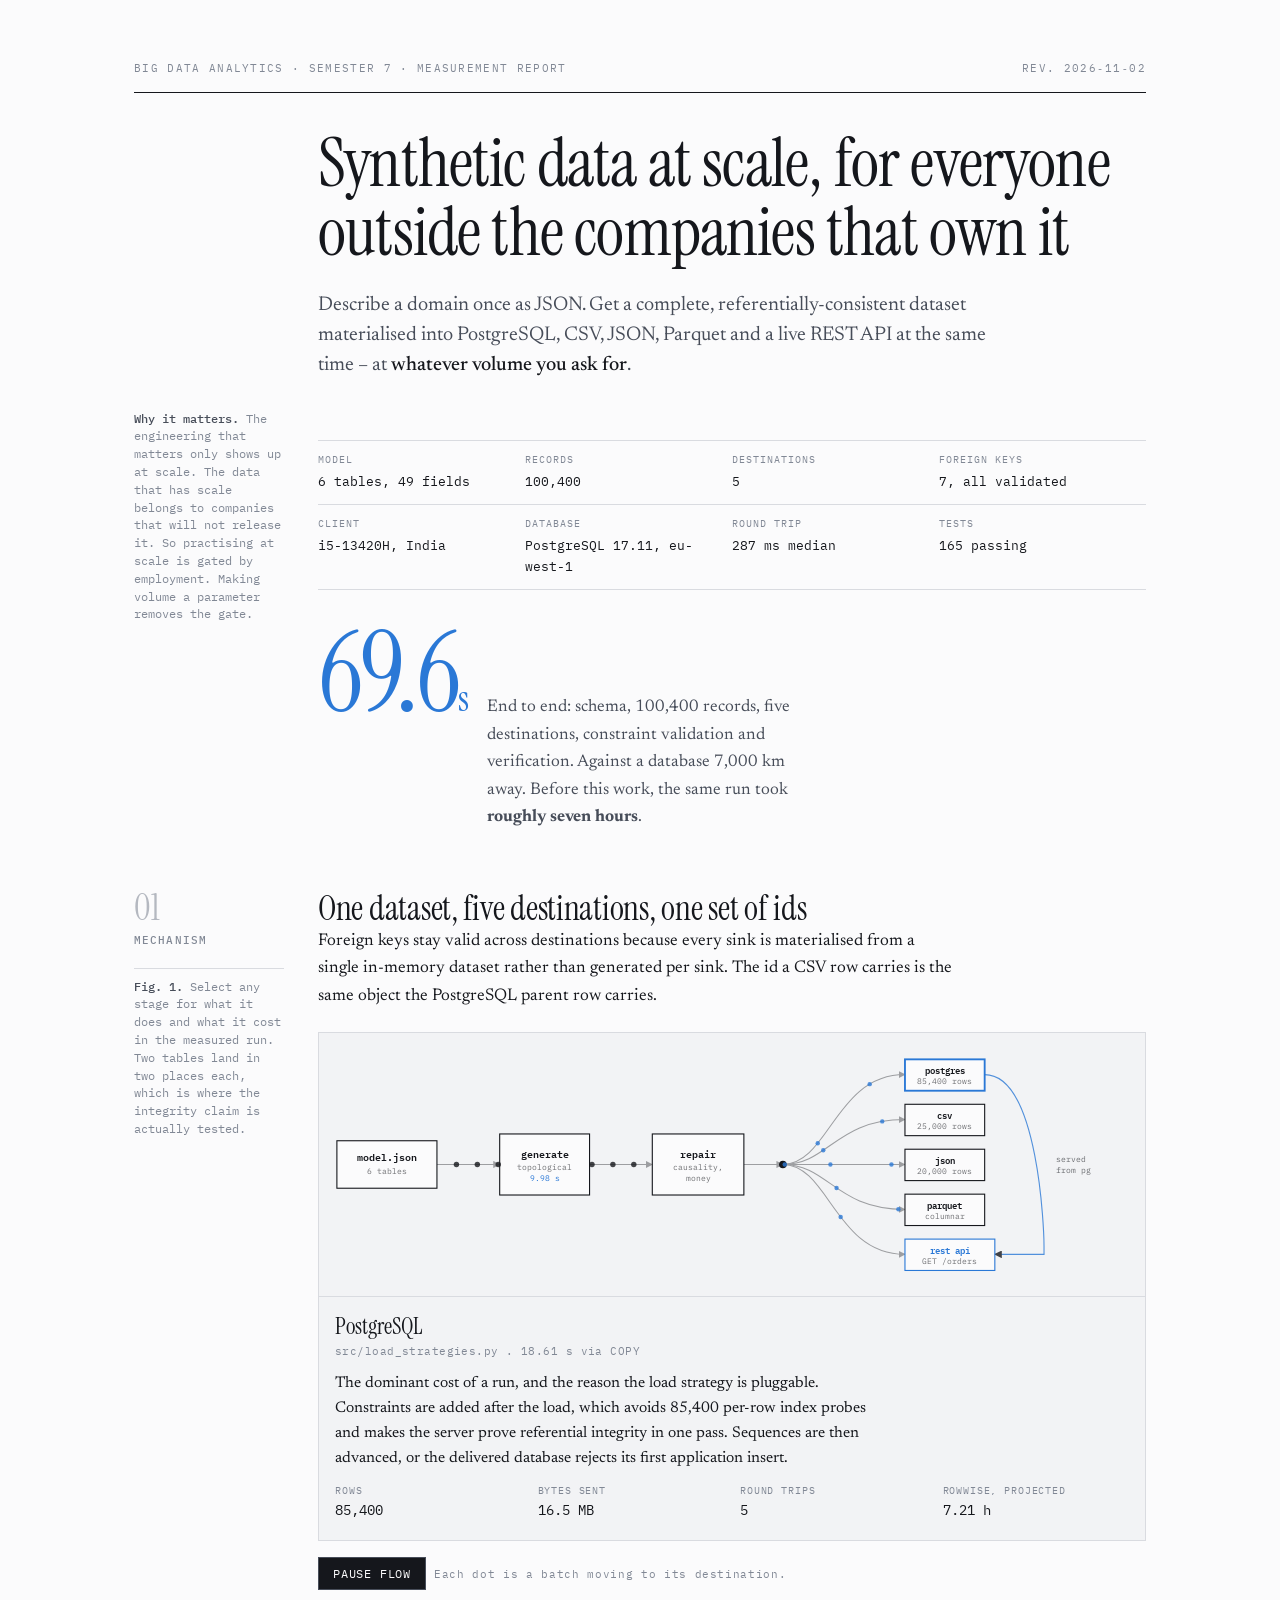
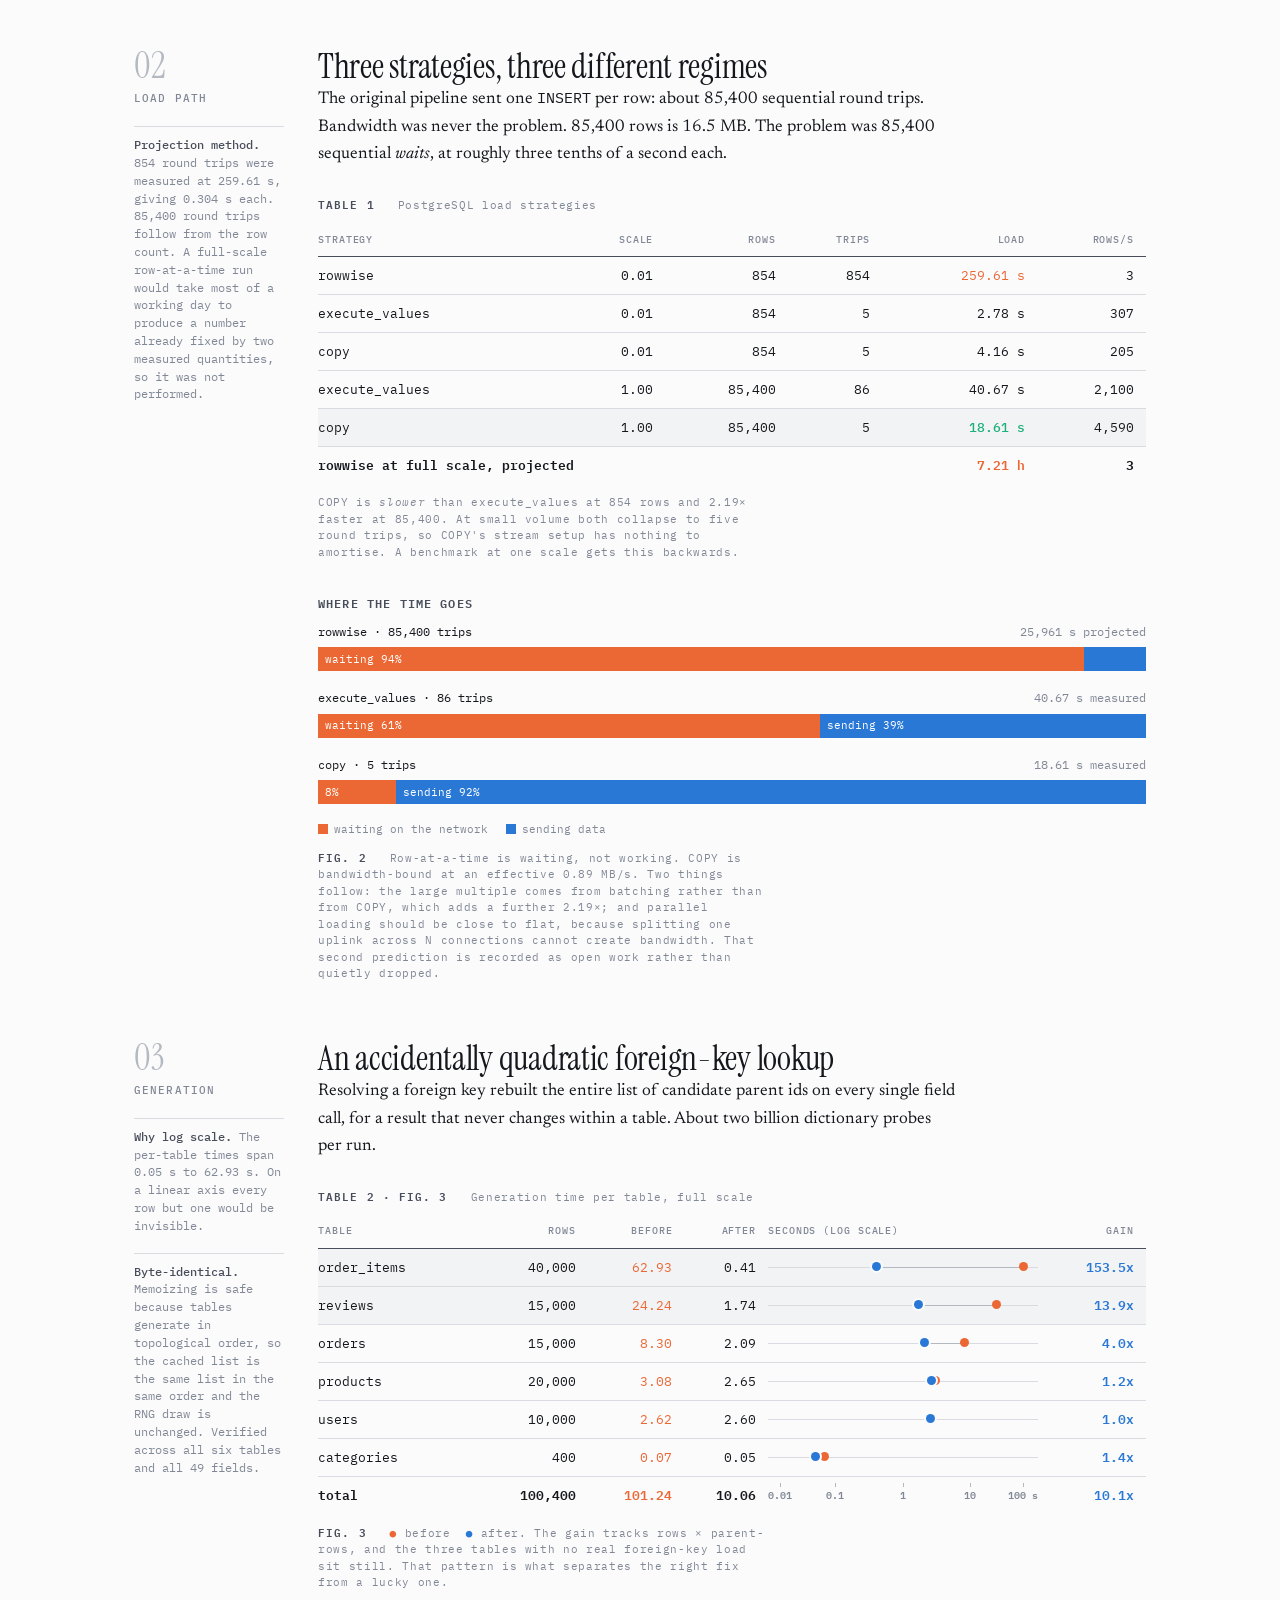
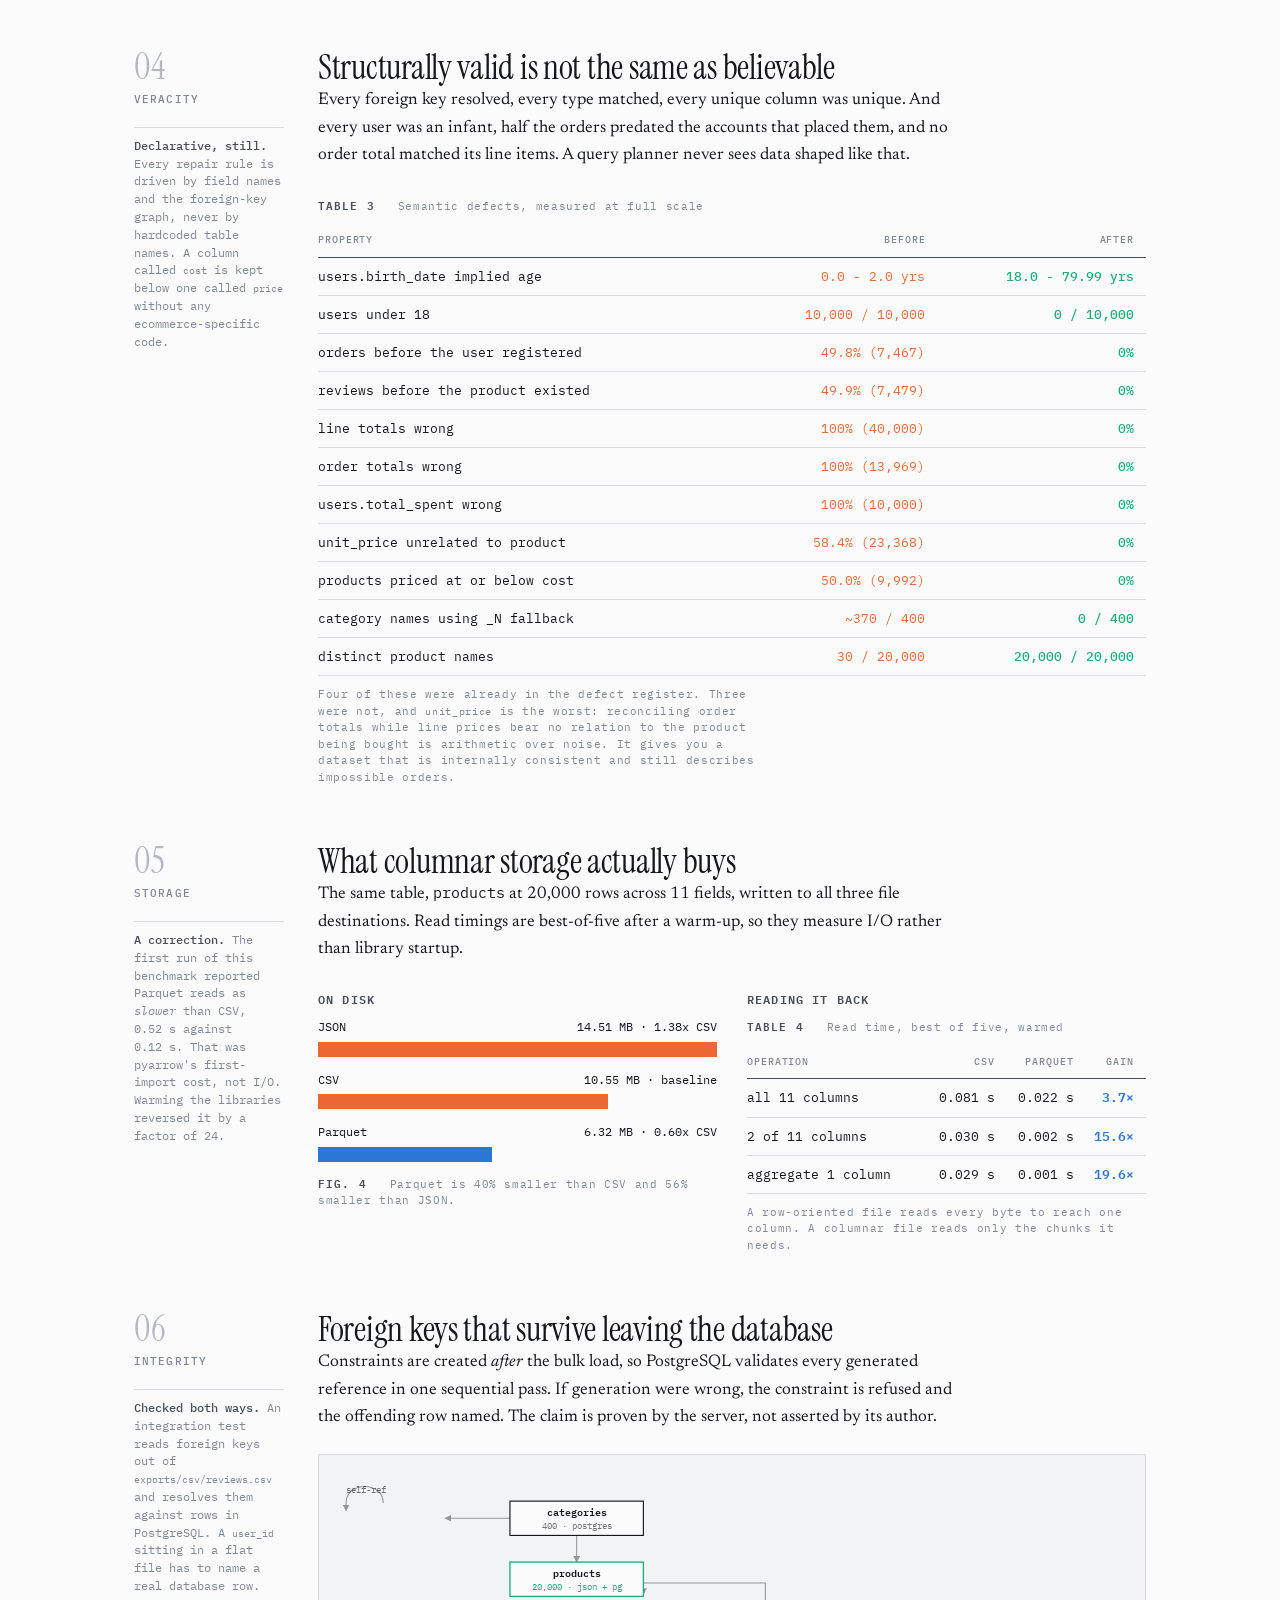
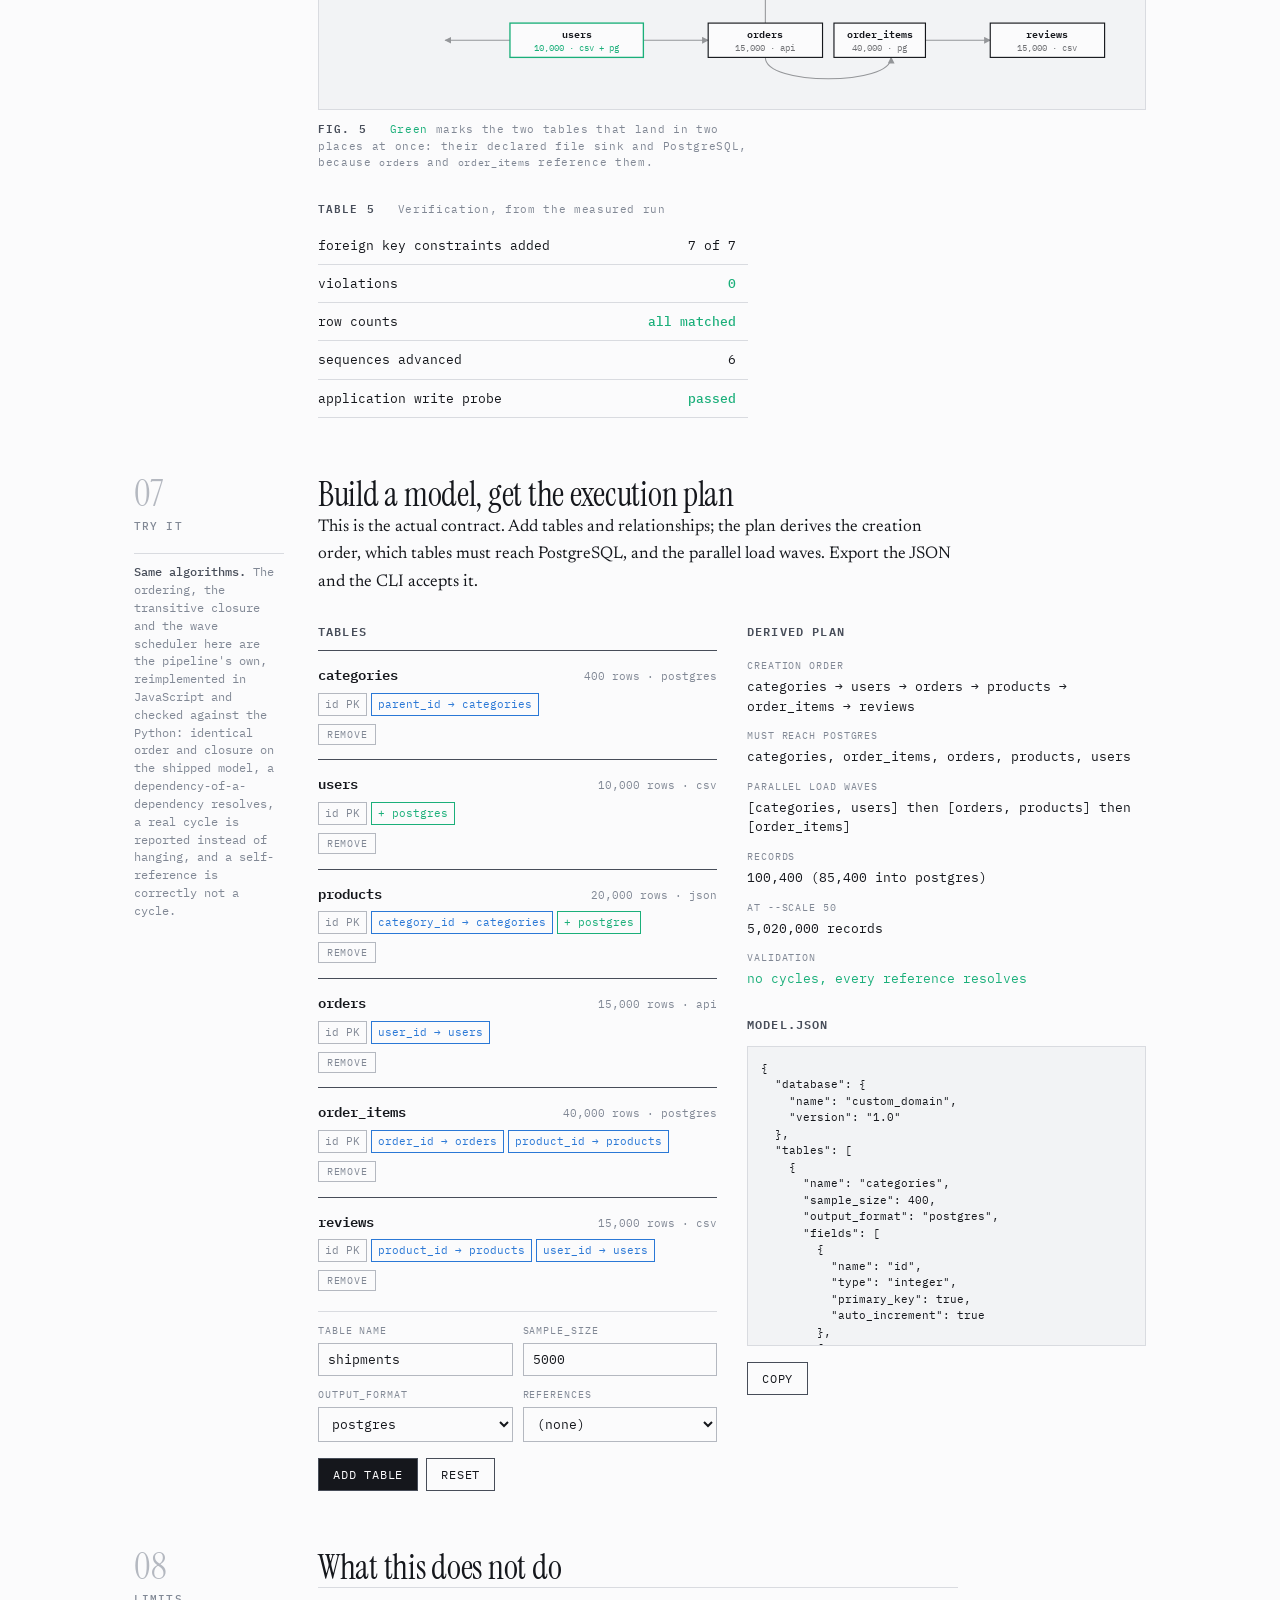
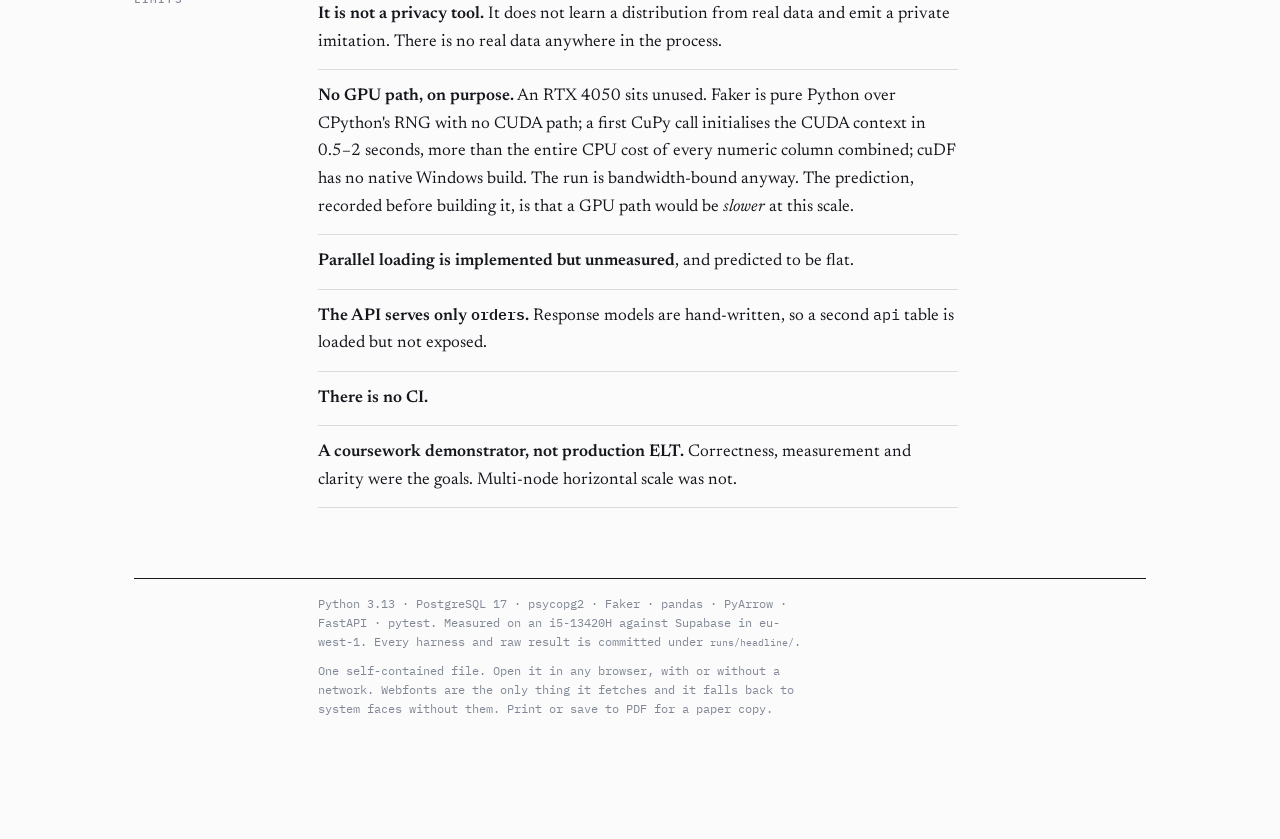
==== commit 7067f1bb: "Redesign the overview around a test-report layout The previous version was generically styled. The t" ====
--- a/overview.html
+++ b/overview.html
@@ -6,788 +6,904 @@
 <title>Synthetic Data at Scale</title>
 <link rel="preconnect" href="https://fonts.googleapis.com">
 <link rel="preconnect" href="https://fonts.gstatic.com" crossorigin>
-<link href="https://fonts.googleapis.com/css2?family=Archivo:wght@400;500;600;700&family=IBM+Plex+Mono:wght@400;500;600&display=swap" rel="stylesheet">
+<link href="https://fonts.googleapis.com/css2?family=Instrument+Serif:ital@0;1&family=Newsreader:opsz,wght@6..72,300;6..72,400;6..72,500;6..72,600&family=IBM+Plex+Mono:wght@400;500;600&display=swap" rel="stylesheet">
 <style>
-/* Layout idea: an engineering measurement readout - document spine, instrument
-   panels for the numbers, one animated schematic as the centrepiece. */
+/* An engineering test report: narrow metadata rail beside a measure column,
+   rules and whitespace instead of boxes, numbered figures and tables. */
 :root {
   color-scheme: light;
 
-  --ink:        #13161c;
-  --ink-2:      #4a5260;
-  --ink-3:      #7b8494;
-  --surface:    #f7f8f9;
-  --panel:      #ffffff;
-  --rule:       #dde1e7;
-  --rule-firm:  #c3cad4;
-
-  --accent:     #2a78d6;   /* validated categorical slot 1 */
-  --warm:       #eb6834;   /* validated categorical slot 2 */
-  --cool:       #1baf7a;   /* validated categorical slot 3 */
-
-  /* Webfonts are a progressive enhancement. This file is meant to open from
-     disk with no network, so every stack below degrades to something that is
-     already installed on Windows, macOS and most Linux desktops. */
-  --font-display: "Archivo", "Segoe UI", -apple-system, BlinkMacSystemFont,
-                  "Helvetica Neue", Helvetica, Arial, sans-serif;
-  --font-body:    "Archivo", "Segoe UI", -apple-system, BlinkMacSystemFont,
-                  "Helvetica Neue", Helvetica, Arial, sans-serif;
-  --font-mono:    "IBM Plex Mono", "Cascadia Mono", Consolas,
-                  "SFMono-Regular", "SF Mono", Menlo, "DejaVu Sans Mono",
-                  monospace;
+  --ink:      #15171c;   /* near-black, slight blue bias */
+  --ink-2:    #474d59;
+  --ink-3:    #818895;
+  --paper:    #fbfbfc;
+  --paper-2:  #f2f3f5;
+  --rule:     #d9dbe0;
+  --rule-2:   #b4b8c0;
+
+  --accent:   #2a78d6;   /* validated categorical slot 1 */
+  --warm:     #eb6834;   /* validated categorical slot 2 */
+  --cool:     #1baf7a;   /* validated categorical slot 3 */
+
+  --serif:    "Instrument Serif", "Iowan Old Style", "Palatino Linotype",
+              Palatino, Georgia, serif;
+  --body:     "Newsreader", "Iowan Old Style", Georgia, "Times New Roman", serif;
+  --mono:     "IBM Plex Mono", "Cascadia Mono", Consolas, "SFMono-Regular",
+              Menlo, "DejaVu Sans Mono", monospace;
+
+  --rail: 150px;
+  --gap: 34px;
 }
 @media (prefers-color-scheme: dark) {
   :root:not([data-theme="light"]) {
     color-scheme: dark;
-    --ink:       #eceef1;
-    --ink-2:     #a7b0bd;
-    --ink-3:     #6f7886;
-    --surface:   #121419;
-    --panel:     #191c23;
-    --rule:      #2a2f39;
-    --rule-firm: #3c4350;
-    --accent:    #3987e5;
-    --warm:      #d95926;
-    --cool:      #199e70;
+    --ink:     #e9eaee;
+    --ink-2:   #a8aeba;
+    --ink-3:   #6e7583;
+    --paper:   #101217;
+    --paper-2: #181b21;
+    --rule:    #282c34;
+    --rule-2:  #3a3f49;
+    --accent:  #3987e5;
+    --warm:    #d95926;
+    --cool:    #199e70;
   }
 }
 :root[data-theme="dark"] {
   color-scheme: dark;
-  --ink:       #eceef1;
-  --ink-2:     #a7b0bd;
-  --ink-3:     #6f7886;
-  --surface:   #121419;
-  --panel:     #191c23;
-  --rule:      #2a2f39;
-  --rule-firm: #3c4350;
-  --accent:    #3987e5;
-  --warm:      #d95926;
-  --cool:      #199e70;
+  --ink:     #e9eaee;
+  --ink-2:   #a8aeba;
+  --ink-3:   #6e7583;
+  --paper:   #101217;
+  --paper-2: #181b21;
+  --rule:    #282c34;
+  --rule-2:  #3a3f49;
+  --accent:  #3987e5;
+  --warm:    #d95926;
+  --cool:    #199e70;
 }
 
 * { box-sizing: border-box; }
 html { -webkit-text-size-adjust: 100%; }
 body {
   margin: 0;
-  background: var(--surface);
+  background: var(--paper);
   color: var(--ink);
-  font-family: var(--font-body);
-  font-size: 16px;
-  line-height: 1.6;
+  font-family: var(--body);
+  font-size: 17px;
+  line-height: 1.62;
   font-variant-numeric: tabular-nums;
-}
-.wrap { max-width: 1120px; margin: 0 auto; padding: 0 20px 96px; }
-section { padding: 52px 0 0; }
-h1, h2, h3 { font-family: var(--font-display); text-wrap: balance; margin: 0; }
-h1 { font-size: clamp(30px, 5.2vw, 50px); font-weight: 700; letter-spacing: -0.02em; line-height: 1.08; }
-h2 { font-size: clamp(21px, 2.9vw, 27px); font-weight: 600; letter-spacing: -0.01em; }
-h3 { font-size: 16px; font-weight: 600; }
-p { margin: 0 0 14px; max-width: 68ch; }
-a { color: var(--accent); }
-code, .mono { font-family: var(--font-mono); font-size: 0.9em; }
-
-.eyebrow {
-  font-family: var(--font-mono); font-size: 11px; font-weight: 500;
-  letter-spacing: 0.14em; text-transform: uppercase; color: var(--ink-3);
-  margin: 0 0 10px;
-}
-.lede { font-size: 18px; color: var(--ink-2); max-width: 62ch; }
-.note { font-size: 13.5px; color: var(--ink-3); max-width: 70ch; }
-
-/* ---- masthead ---- */
-header.masthead { padding: 56px 0 8px; border-bottom: 1px solid var(--rule); }
-.thesis {
-  margin: 22px 0 0; padding: 18px 20px;
-  border-left: 3px solid var(--accent); background: var(--panel);
-  font-size: 17px; max-width: 72ch;
-}
-
-/* ---- stat tiles ---- */
-.tiles { display: grid; grid-template-columns: repeat(auto-fit, minmax(176px, 1fr)); gap: 12px; margin: 26px 0 30px; }
-.tile { background: var(--panel); border: 1px solid var(--rule); padding: 15px 16px; }
-.tile .k { font-family: var(--font-mono); font-size: 10.5px; letter-spacing: 0.1em; text-transform: uppercase; color: var(--ink-3); }
-.tile .v { font-family: var(--font-display); font-size: 29px; font-weight: 700; line-height: 1.12; margin: 5px 0 1px; letter-spacing: -0.02em; }
-.tile .u { font-size: 12.5px; color: var(--ink-2); }
-.tile.lead .v { color: var(--accent); }
-
-/* ---- pipeline schematic ---- */
-.schematic { background: var(--panel); border: 1px solid var(--rule); padding: 8px 8px 4px; margin: 20px 0 0; overflow-x: auto; }
-.schematic svg { display: block; width: 100%; min-width: 660px; height: auto; }
+  -webkit-font-smoothing: antialiased;
+}
+.sheet { max-width: 1060px; margin: 0 auto; padding: 0 24px 110px; }
+
+/* ---------- the two-column spine ---------- */
+.row { display: grid; grid-template-columns: var(--rail) minmax(0, 1fr); gap: var(--gap); }
+.rail { grid-column: 1; }
+.measure { grid-column: 2; min-width: 0; }
+@media (max-width: 880px) {
+  :root { --rail: 1fr; --gap: 0px; }
+  .row { grid-template-columns: 1fr; }
+  .rail, .measure { grid-column: 1; }
+  .rail { margin-bottom: 10px; }
+}
+
+h1, h2 { font-family: var(--serif); font-weight: 400; margin: 0; text-wrap: balance; }
+h1 { font-size: clamp(38px, 6.6vw, 68px); line-height: 1.02; letter-spacing: -0.012em; }
+h2 { font-size: clamp(25px, 3.4vw, 34px); line-height: 1.12; letter-spacing: -0.008em; }
+h3 {
+  font-family: var(--mono); font-size: 11.5px; font-weight: 600;
+  letter-spacing: 0.1em; text-transform: uppercase; color: var(--ink-2);
+  margin: 0 0 9px;
+}
+p { margin: 0 0 15px; }
+.measure p { max-width: 64ch; }
+a { color: var(--accent); text-underline-offset: 2px; }
+code { font-family: var(--mono); font-size: 0.87em; }
+em { font-style: italic; }
+
+/* rail contents */
+.sec-no {
+  font-family: var(--serif); font-size: 36px; line-height: 1;
+  color: var(--rule-2); display: block;
+}
+.sec-name {
+  font-family: var(--mono); font-size: 11px; font-weight: 500;
+  letter-spacing: 0.1em; text-transform: uppercase; color: var(--ink-3);
+  margin-top: 6px; display: block;
+}
+.marginal {
+  font-family: var(--mono); font-size: 11.5px; line-height: 1.55;
+  color: var(--ink-3); margin-top: 18px;
+  border-top: 1px solid var(--rule); padding-top: 9px;
+}
+.marginal strong { color: var(--ink-2); font-weight: 500; }
+@media (max-width: 880px) {
+  .sec-no { display: inline; font-size: 22px; margin-right: 8px; }
+  .sec-name { display: inline; }
+  .marginal { border-top: none; border-left: 2px solid var(--rule); padding: 0 0 0 12px; margin: 14px 0 18px; }
+}
+
+section { padding-top: 58px; }
+section > .row + .row { margin-top: 0; }
+
+/* ---------- masthead ---------- */
+.masthead { padding-top: 60px; }
+.slug {
+  font-family: var(--mono); font-size: 11px; letter-spacing: 0.12em;
+  text-transform: uppercase; color: var(--ink-3);
+  padding-bottom: 14px; border-bottom: 1px solid var(--ink);
+  display: flex; justify-content: space-between; gap: 16px; flex-wrap: wrap;
+}
+.deck { font-size: 20px; line-height: 1.5; color: var(--ink-2); max-width: 56ch; margin: 22px 0 0; }
+.deck b { color: var(--ink); font-weight: 500; }
+
+/* report header: the specimen block */
+/* Four fixed columns, so eight entries make two complete rows. auto-fit left a
+   ragged half-row with no bottom rule, which read as unfinished. */
+.specimen {
+  margin: 30px 0 0; border-top: 1px solid var(--rule);
+  display: grid; grid-template-columns: repeat(4, 1fr);
+}
+.specimen div {
+  padding: 11px 14px 12px 0; border-bottom: 1px solid var(--rule);
+}
+@media (max-width: 620px) { .specimen { grid-template-columns: repeat(2, 1fr); } }
+.specimen dt {
+  font-family: var(--mono); font-size: 10px; letter-spacing: 0.1em;
+  text-transform: uppercase; color: var(--ink-3); margin: 0 0 3px;
+}
+.specimen dd { font-family: var(--mono); font-size: 13px; margin: 0; color: var(--ink); }
+
+/* hero figure */
+.hero { display: flex; align-items: baseline; gap: 18px; flex-wrap: wrap; margin: 34px 0 0; }
+.hero .big {
+  font-family: var(--serif); font-size: clamp(62px, 11vw, 112px);
+  line-height: 0.88; letter-spacing: -0.03em; color: var(--accent);
+}
+.hero .say { font-size: 17px; color: var(--ink-2); max-width: 34ch; }
+
+/* ---------- figures & tables ---------- */
+figure { margin: 0; }
+.cap {
+  font-family: var(--mono); font-size: 11px; letter-spacing: 0.06em;
+  color: var(--ink-3); margin: 10px 0 0; line-height: 1.5;
+}
+.cap b { color: var(--ink-2); font-weight: 600; letter-spacing: 0.1em; text-transform: uppercase; }
+
+table { width: 100%; border-collapse: collapse; }
+.tb { font-family: var(--mono); font-size: 13px; }
+.tb caption {
+  font-family: var(--mono); font-size: 11px; letter-spacing: 0.06em;
+  color: var(--ink-3); text-align: left; padding-bottom: 9px;
+}
+.tb caption b { color: var(--ink-2); font-weight: 600; letter-spacing: 0.1em; text-transform: uppercase; }
+.tb th, .tb td { padding: 8px 12px 8px 0; text-align: right; border-bottom: 1px solid var(--rule); }
+.tb th:first-child, .tb td:first-child { text-align: left; }
+.tb thead th {
+  font-size: 10px; font-weight: 500; letter-spacing: 0.09em;
+  text-transform: uppercase; color: var(--ink-3);
+  border-bottom: 1px solid var(--ink-2);
+}
+.tb tfoot td { border-bottom: none; border-top: 1px solid var(--ink-2); font-weight: 600; }
+.tb tbody tr.hi td { background: var(--paper-2); }
+.tb .num { font-variant-numeric: tabular-nums; }
+.tb .gain { color: var(--accent); font-weight: 600; }
+.tb .was  { color: var(--warm); }
+.tb .is   { color: var(--cool); font-weight: 500; }
+.scroll { overflow-x: auto; }
+
+/* dumbbell chart inside a table cell */
+.track { position: relative; height: 18px; min-width: 150px; }
+.track .axisline { position: absolute; left: 0; right: 0; top: 50%; height: 1px; background: var(--rule); }
+.track .conn { position: absolute; top: 50%; height: 1px; background: var(--rule-2); }
+.track .pt { position: absolute; top: 50%; width: 9px; height: 9px; margin: -5px 0 0 -4.5px; border-radius: 50%; }
+.track .pt.b { background: var(--warm); }
+.track .pt.a { background: var(--accent); box-shadow: 0 0 0 2px var(--paper); }
+.axisrow td { border-bottom: none !important; padding-top: 2px !important; }
+.ticks { position: relative; height: 16px; min-width: 150px; font-family: var(--mono); font-size: 9.5px; color: var(--ink-3); }
+.ticks span { position: absolute; top: 0; transform: translateX(-50%); white-space: nowrap; }
+.ticks span::before {
+  content: ""; position: absolute; left: 50%; top: -4px; width: 1px; height: 4px;
+  background: var(--rule-2);
+}
+
+/* ---------- schematic (earns a frame) ---------- */
+.frame { border: 1px solid var(--rule); background: var(--paper-2); }
+.schematic { padding: 6px; overflow-x: auto; }
+.schematic svg { display: block; width: 100%; min-width: 640px; height: auto; }
 .stage-node { cursor: pointer; }
-.stage-node rect, .stage-node circle { transition: stroke 120ms, fill 120ms; }
+.stage-node rect { transition: stroke 120ms, stroke-width 120ms; }
 .stage-node:focus { outline: none; }
-.stage-node:focus-visible rect, .stage-node:focus-visible circle { stroke: var(--accent); stroke-width: 2.5; }
-.stage-node.on rect, .stage-node.on circle { stroke: var(--accent); stroke-width: 2.2; }
-.detail { background: var(--panel); border: 1px solid var(--rule); border-top: none; padding: 18px 20px; }
-.detail h3 { margin-bottom: 4px; }
-.detail .meta { font-family: var(--font-mono); font-size: 12px; color: var(--ink-3); margin-bottom: 10px; }
-.detail p { font-size: 14.5px; margin-bottom: 8px; }
-.detail dl { display: grid; grid-template-columns: auto 1fr; gap: 3px 14px; margin: 10px 0 0; font-size: 13.5px; }
-.detail dt { font-family: var(--font-mono); color: var(--ink-3); }
-.detail dd { margin: 0; }
-.ctrl-row { display: flex; flex-wrap: wrap; gap: 8px; align-items: center; margin: 14px 0 0; }
+.stage-node:focus-visible rect { stroke: var(--accent); stroke-width: 2.4; }
+.stage-node.on rect { stroke: var(--accent); stroke-width: 2.2; }
+.readout { border-top: 1px solid var(--rule); padding: 16px 16px 18px; }
+.readout .t { font-family: var(--serif); font-size: 23px; line-height: 1.15; }
+.readout .m { font-family: var(--mono); font-size: 11px; color: var(--ink-3); margin: 3px 0 10px; letter-spacing: 0.04em; }
+.readout p { font-size: 15.5px; margin: 0 0 12px; max-width: 62ch; }
+/* Each label/value pair is wrapped in a div. A bare dt and dd are separate grid
+   items, so they flowed independently and a value could land under a different
+   label than its own. */
+.readout dl { display: grid; grid-template-columns: repeat(auto-fit, minmax(126px, 1fr)); gap: 12px 16px; margin: 0; }
+.readout dt { font-family: var(--mono); font-size: 9.5px; letter-spacing: 0.09em; text-transform: uppercase; color: var(--ink-3); }
+.readout dd { font-family: var(--mono); font-size: 13.5px; margin: 2px 0 0; }
+
+/* ---------- regime proportions ---------- */
+.reg { margin-top: 4px; }
+.reg-row { margin-bottom: 17px; }
+.reg-top { display: flex; justify-content: space-between; gap: 12px; font-family: var(--mono); font-size: 12px; margin-bottom: 6px; flex-wrap: wrap; }
+.reg-top .l { color: var(--ink); }
+.reg-top .r { color: var(--ink-3); }
+.reg-bar { display: flex; height: 24px; }
+.reg-bar span {
+  display: flex; align-items: center; padding: 0 7px; overflow: hidden;
+  font-family: var(--mono); font-size: 10.5px; color: #fff; white-space: nowrap;
+}
+.reg-bar .wait { background: var(--warm); }
+.reg-bar .send { background: var(--accent); }
+.key { display: flex; gap: 18px; font-family: var(--mono); font-size: 11px; color: var(--ink-3); margin-top: 2px; }
+.key i { display: inline-block; width: 10px; height: 10px; margin-right: 6px; vertical-align: -1px; }
+
+/* ---------- storage ---------- */
+.fmt { margin-top: 2px; }
+.fmt-row { margin-bottom: 13px; }
+.fmt-top { display: flex; justify-content: space-between; font-family: var(--mono); font-size: 12px; margin-bottom: 5px; }
+.fmt-bar { height: 15px; background: var(--warm); }
+.fmt-bar.win { background: var(--accent); }
+
+/* ---------- builder ---------- */
+.two { display: grid; grid-template-columns: repeat(auto-fit, minmax(286px, 1fr)); gap: 30px; }
+.card { border-top: 1px solid var(--ink-2); padding-top: 12px; margin-bottom: 11px; }
+.card .ct { display: flex; justify-content: space-between; align-items: baseline; gap: 10px; font-family: var(--mono); }
+.card .cn { font-size: 14px; font-weight: 600; }
+.card .cs { font-size: 11px; color: var(--ink-3); }
+.tags { display: flex; flex-wrap: wrap; gap: 4px; margin-top: 7px; }
+.tag { font-family: var(--mono); font-size: 10.5px; padding: 2px 6px; border: 1px solid var(--rule-2); color: var(--ink-3); }
+.tag.fk { border-color: var(--accent); color: var(--accent); }
+.tag.dual { border-color: var(--cool); color: var(--cool); }
+label { display: block; font-family: var(--mono); font-size: 10px; letter-spacing: 0.09em; text-transform: uppercase; color: var(--ink-3); margin: 11px 0 4px; }
+input, select {
+  font-family: var(--mono); font-size: 13px; width: 100%; padding: 7px 9px;
+  color: var(--ink); background: var(--paper); border: 1px solid var(--rule-2);
+  border-radius: 0;
+}
+input:focus-visible, select:focus-visible { outline: 2px solid var(--accent); outline-offset: 1px; }
+.pair { display: grid; grid-template-columns: 1fr 1fr; gap: 10px; }
 button {
-  font-family: var(--font-body); font-size: 13.5px; font-weight: 500;
-  color: var(--ink); background: var(--panel);
-  border: 1px solid var(--rule-firm); padding: 7px 13px; cursor: pointer;
-}
-button:hover { border-color: var(--accent); color: var(--accent); }
+  font-family: var(--mono); font-size: 11.5px; letter-spacing: 0.07em;
+  text-transform: uppercase; color: var(--ink); background: transparent;
+  border: 1px solid var(--ink-2); padding: 8px 14px; cursor: pointer;
+}
+button:hover { background: var(--ink); color: var(--paper); }
 button:focus-visible { outline: 2px solid var(--accent); outline-offset: 2px; }
-button.primary { background: var(--accent); border-color: var(--accent); color: #fff; }
-button.primary:hover { color: #fff; opacity: 0.9; }
-
-/* ---- bar comparisons ---- */
-table.data { width: 100%; border-collapse: collapse; font-size: 14px; }
-table.data th, table.data td { padding: 7px 10px; text-align: right; border-bottom: 1px solid var(--rule); }
-table.data th:first-child, table.data td:first-child { text-align: left; font-family: var(--font-mono); font-size: 13px; }
-table.data thead th { font-size: 11px; letter-spacing: 0.08em; text-transform: uppercase; color: var(--ink-3); font-weight: 500; border-bottom: 1px solid var(--rule-firm); }
-table.data tbody tr:last-child td { border-bottom: none; }
-table.data tr.total td { font-weight: 700; border-top: 1px solid var(--rule-firm); }
-.bar-cell { width: 34%; }
-.barwrap { display: flex; align-items: center; gap: 8px; }
-.bar { height: 11px; border-radius: 0 3px 3px 0; min-width: 2px; }
-.bar.before { background: var(--warm); }
-.bar.after  { background: var(--accent); }
-.barlabel { font-family: var(--font-mono); font-size: 11.5px; color: var(--ink-2); white-space: nowrap; }
-.scroller { overflow-x: auto; }
-
-.panel { background: var(--panel); border: 1px solid var(--rule); padding: 18px 20px; }
-.grid2 { display: grid; grid-template-columns: repeat(auto-fit, minmax(300px, 1fr)); gap: 16px; }
-
-/* regime bars */
-.regime { margin: 16px 0 0; }
-.regime-row { margin-bottom: 15px; }
-.regime-head { display: flex; justify-content: space-between; gap: 10px; font-size: 13.5px; margin-bottom: 5px; }
-.regime-head .nm { font-family: var(--font-mono); font-weight: 500; }
-.regime-head .tot { color: var(--ink-2); font-family: var(--font-mono); }
-.stack { display: flex; height: 22px; gap: 2px; }
-.stack span { display: flex; align-items: center; justify-content: center; font-family: var(--font-mono); font-size: 10.5px; color: #fff; overflow: hidden; white-space: nowrap; }
-.seg-wait { background: var(--warm); }
-.seg-send { background: var(--accent); }
-.legend { display: flex; gap: 16px; font-size: 12.5px; color: var(--ink-2); margin-top: 4px; }
-.legend i { display: inline-block; width: 11px; height: 11px; margin-right: 6px; vertical-align: -1px; }
-
-/* realism */
-.rl { width: 100%; border-collapse: collapse; font-size: 14px; }
-.rl th, .rl td { padding: 7px 10px; border-bottom: 1px solid var(--rule); }
-.rl thead th { font-size: 11px; letter-spacing: 0.08em; text-transform: uppercase; color: var(--ink-3); font-weight: 500; text-align: left; border-bottom: 1px solid var(--rule-firm); }
-.rl td.b { font-family: var(--font-mono); font-size: 13px; color: var(--warm); text-align: right; white-space: nowrap; }
-.rl td.a { font-family: var(--font-mono); font-size: 13px; color: var(--cool); text-align: right; font-weight: 600; white-space: nowrap; }
-.rl tbody tr:last-child td { border-bottom: none; }
-
-/* model builder */
-.builder { display: grid; grid-template-columns: minmax(0,1fr) minmax(0,1fr); gap: 16px; }
-@media (max-width: 760px) { .builder { grid-template-columns: 1fr; } }
-.tbl-card { border: 1px solid var(--rule); padding: 11px 12px; margin-bottom: 9px; background: var(--surface); }
-.tbl-card .top { display: flex; justify-content: space-between; align-items: baseline; gap: 8px; }
-.tbl-card .nm { font-family: var(--font-mono); font-weight: 600; font-size: 14px; }
-.tbl-card .sub { font-family: var(--font-mono); font-size: 11.5px; color: var(--ink-3); }
-.chips { display: flex; flex-wrap: wrap; gap: 5px; margin-top: 7px; }
-.chip { font-family: var(--font-mono); font-size: 11px; padding: 2px 7px; border: 1px solid var(--rule-firm); color: var(--ink-2); }
-.chip.fk { border-color: var(--accent); color: var(--accent); }
-.chip.pk { border-color: var(--rule-firm); background: var(--rule); color: var(--ink); }
-label { display: block; font-size: 12px; color: var(--ink-3); margin: 9px 0 3px; font-family: var(--font-mono); letter-spacing: 0.04em; }
-input, select {
-  font-family: var(--font-mono); font-size: 13px; width: 100%;
-  padding: 6px 8px; color: var(--ink); background: var(--surface);
-  border: 1px solid var(--rule-firm);
-}
-input:focus-visible, select:focus-visible { outline: 2px solid var(--accent); outline-offset: 1px; }
-.inline { display: grid; grid-template-columns: 1fr 1fr; gap: 8px; }
-pre.out {
-  font-family: var(--font-mono); font-size: 11.5px; line-height: 1.5;
-  background: var(--surface); border: 1px solid var(--rule);
-  padding: 12px; overflow: auto; max-height: 320px; margin: 10px 0 0;
-}
-.derived { font-size: 13.5px; }
-.derived dt { font-family: var(--font-mono); font-size: 11px; letter-spacing: 0.06em; text-transform: uppercase; color: var(--ink-3); margin-top: 9px; }
-.derived dd { margin: 2px 0 0; font-family: var(--font-mono); font-size: 13px; }
-.bad { color: var(--warm); }
-.good { color: var(--cool); }
-
-figure { margin: 18px 0 0; }
-figcaption { font-size: 13px; color: var(--ink-3); margin-top: 9px; max-width: 70ch; }
-.fkgraph { background: var(--panel); border: 1px solid var(--rule); padding: 10px; overflow-x: auto; }
-.fkgraph svg { display: block; width: 100%; min-width: 560px; height: auto; }
-
-ul.plain { margin: 0 0 14px; padding-left: 20px; max-width: 70ch; font-size: 15px; }
-ul.plain li { margin-bottom: 7px; }
-
-footer { border-top: 1px solid var(--rule); margin-top: 56px; padding-top: 22px; font-size: 13.5px; color: var(--ink-3); }
-
-@media (prefers-reduced-motion: reduce) {
-  * { animation: none !important; transition: none !important; }
-}
-
-/* ---- print / save-as-PDF ----
-   This file is a submission document as well as a web page, so printing has to
-   produce something readable. Browsers drop background fills by default, which
-   would erase every bar and stacked proportion, so the data marks are given
-   print-colour-adjust and everything else is re-expressed with borders. */
+button.solid { background: var(--ink); color: var(--paper); }
+button.solid:hover { opacity: 0.84; }
+button.mini { padding: 3px 8px; font-size: 10px; border-color: var(--rule-2); color: var(--ink-3); margin-top: 8px; }
+.acts { display: flex; gap: 8px; flex-wrap: wrap; margin-top: 16px; align-items: center; }
+.plan dt { font-family: var(--mono); font-size: 10px; letter-spacing: 0.09em; text-transform: uppercase; color: var(--ink-3); margin-top: 12px; }
+.plan dd { font-family: var(--mono); font-size: 13px; margin: 3px 0 0; line-height: 1.5; }
+.plan .ok { color: var(--cool); }
+.plan .no { color: var(--warm); }
+pre.json {
+  font-family: var(--mono); font-size: 11px; line-height: 1.5;
+  background: var(--paper-2); border: 1px solid var(--rule);
+  padding: 13px; overflow: auto; max-height: 300px; margin: 12px 0 0;
+}
+
+/* ---------- fk graph ---------- */
+.graph { padding: 8px; overflow-x: auto; }
+.graph svg { display: block; width: 100%; min-width: 560px; height: auto; }
+
+ul.lim { margin: 0; padding: 0; list-style: none; }
+ul.lim li { border-top: 1px solid var(--rule); padding: 13px 0; max-width: 64ch; }
+ul.lim li:last-child { border-bottom: 1px solid var(--rule); }
+ul.lim b { font-weight: 600; }
+
+.colophon {
+  margin-top: 70px; border-top: 1px solid var(--ink); padding-top: 16px;
+  font-family: var(--mono); font-size: 11.5px; line-height: 1.65; color: var(--ink-3);
+}
+.colophon p { max-width: 70ch; margin: 0 0 10px; }
+
+@media (prefers-reduced-motion: reduce) { * { animation: none !important; transition: none !important; } }
+
+/* ---------- print / save-as-PDF ---------- */
 @media print {
   :root {
     color-scheme: light;
-    --ink: #000; --ink-2: #333; --ink-3: #555;
-    --surface: #fff; --panel: #fff;
-    --rule: #bbb; --rule-firm: #777;
-    --accent: #1a4f91; --warm: #a8431d; --cool: #0f7050;
+    --ink: #000; --ink-2: #2b2b2b; --ink-3: #555;
+    --paper: #fff; --paper-2: #fff; --rule: #bbb; --rule-2: #777;
+    --accent: #14477f; --warm: #a0401b; --cool: #0d6548;
+    --rail: 120px; --gap: 22px;
   }
-  body { background: #fff; font-size: 10.5pt; line-height: 1.45; }
-  .wrap { max-width: none; padding: 0; }
-  section { padding: 18pt 0 0; break-inside: avoid-page; }
-  header.masthead { padding: 0 0 6pt; }
-  h1 { font-size: 22pt; }
-  h2 { font-size: 14pt; break-after: avoid; }
-  h3 { break-after: avoid; }
-  .lede { font-size: 11.5pt; }
-
-  /* Keep the data marks visible on paper. */
-  .bar, .stack span, .legend i, .tile.lead .v {
-    -webkit-print-color-adjust: exact;
-    print-color-adjust: exact;
+  body { background: #fff; font-size: 10pt; line-height: 1.42; }
+  .sheet { max-width: none; padding: 0; }
+  section { padding-top: 20pt; break-inside: avoid-page; }
+  h1 { font-size: 27pt; } h2 { font-size: 15pt; break-after: avoid; }
+  .deck { font-size: 11pt; }
+  .hero .big { font-size: 44pt; }
+  .sec-no { font-size: 20pt; }
+  /* keep data marks visible: browsers drop backgrounds by default */
+  .reg-bar span, .fmt-bar, .track .pt, .key i, .hero .big {
+    -webkit-print-color-adjust: exact; print-color-adjust: exact;
   }
-
-  .panel, .tile, .schematic, .detail, .fkgraph, .tbl-card {
-    border: 1px solid var(--rule) !important;
-    background: #fff !important;
-    break-inside: avoid;
-  }
-  .tiles { grid-template-columns: repeat(5, 1fr); gap: 6pt; }
-  .tile .v { font-size: 16pt; }
-  table.data, table.rl { break-inside: avoid; font-size: 9pt; }
-  figure, .regime-row, .grid2 > * { break-inside: avoid; }
-  .scroller, .schematic, .fkgraph { overflow: visible; }
-  .schematic svg, .fkgraph svg { min-width: 0; }
-
-  /* Controls cannot be operated on paper. */
-  .ctrl-row, #copy-json, #add-tbl, #reset-tbl, .tbl-card button,
-  label, input, select { display: none !important; }
-  .builder { grid-template-columns: 1fr 1fr; }
-  pre.out { max-height: none; font-size: 8pt; }
-
-  a { color: var(--ink); text-decoration: none; }
-  footer { break-inside: avoid; }
+  .frame, pre.json { background: #fff !important; }
+  figure, .reg-row, .fmt-row, .card, table { break-inside: avoid; }
+  .scroll, .schematic, .graph { overflow: visible; }
+  .schematic svg, .graph svg { min-width: 0; }
+  .acts, button, label, input, select { display: none !important; }
+  pre.json { max-height: none; font-size: 7.5pt; }
+  a { color: #000; text-decoration: none; }
 }
 @page { margin: 14mm; }
 </style>
 </head>
 <body data-palette="#2a78d6,#eb6834,#1baf7a">
-<div class="wrap">
-
-<header class="masthead">
-  <p class="eyebrow">Big Data Analytics &middot; semester 7</p>
-  <h1>Synthetic data at scale,<br>for everyone outside the companies that own it</h1>
-  <p class="lede" style="margin-top:16px">
-    A declarative pipeline: describe a domain once as JSON, get a complete
-    referentially-consistent dataset materialised into PostgreSQL, CSV, JSON,
-    Parquet and a live REST API at the same time.
-  </p>
-  <div class="thesis">
-    The engineering that matters only becomes visible at scale. The data that
-    exhibits scale is held by organisations that will not release it. So the
-    ability to <em>practise</em> at scale is gated by employment. Making volume a
-    parameter rather than a property of a handed-over dataset removes that gate.
+<div class="sheet">
+
+<!-- ============ masthead ============ -->
+<div class="masthead">
+  <div class="slug">
+    <span>Big Data Analytics &middot; semester 7 &middot; measurement report</span>
+    <span>rev. 2026&#8209;11&#8209;02</span>
   </div>
-</header>
-
-<section>
-  <div class="tiles">
-    <div class="tile lead">
-      <div class="k">end to end</div>
-      <div class="v">69.6s</div>
-      <div class="u">100,400 records, 5 destinations, verified</div>
-    </div>
-    <div class="tile">
-      <div class="k">records</div>
-      <div class="v">100,400</div>
-      <div class="u">6 tables, 49 fields, 7 foreign keys</div>
-    </div>
-    <div class="tile">
-      <div class="k">generation</div>
-      <div class="v">10.1&times;</div>
-      <div class="u">101.24s &rarr; 10.06s</div>
-    </div>
-    <div class="tile">
-      <div class="k">load path</div>
-      <div class="v">1,395&times;</div>
-      <div class="u">7.21h projected &rarr; 18.61s measured</div>
-    </div>
-    <div class="tile">
-      <div class="k">db round trip</div>
-      <div class="v">287ms</div>
-      <div class="u">client in India, database in Ireland</div>
+
+  <div class="row" style="margin-top:36px">
+    <div class="rail"></div>
+    <div class="measure">
+      <h1>Synthetic data at scale, for everyone outside the companies that own it</h1>
+      <p class="deck">
+        Describe a domain once as JSON. Get a complete, referentially-consistent
+        dataset materialised into PostgreSQL, CSV, JSON, Parquet and a live REST
+        API at the same time &ndash; at <b>whatever volume you ask for</b>.
+      </p>
     </div>
   </div>
-  <p class="note">
-    Every figure on this page was measured by a committed harness, run with
-    nothing else on the machine, and repeated. One figure is projected rather
-    than measured and says so wherever it appears.
-  </p>
-</section>
-
-<section>
-  <p class="eyebrow">the mechanism</p>
-  <h2>One dataset, five destinations, one set of ids</h2>
-  <p>
-    Foreign keys stay valid across destinations because every sink is
-    materialised from a single in-memory dataset, not generated per sink. The id
-    a CSV row carries is the same object the PostgreSQL parent row carries.
-    Select a stage to see what it does and what it cost in the run measured
-    above.
-  </p>
-
-  <div class="schematic">
-    <svg viewBox="0 0 980 300" role="img" aria-label="Pipeline schematic: the model file feeds a generator, then a semantic repair pass, then fans out to PostgreSQL, CSV, JSON, Parquet and a REST API served from PostgreSQL.">
-      <defs>
-        <marker id="ah" viewBox="0 0 10 10" refX="9" refY="5" markerWidth="7" markerHeight="7" orient="auto-start-reverse">
-          <path d="M 0 0 L 10 5 L 0 10 z" fill="currentColor"></path>
-        </marker>
-      </defs>
-
-      <!-- wires -->
-      <g stroke="currentColor" stroke-width="1.3" fill="none" opacity="0.4" marker-end="url(#ah)">
-        <path id="w1" d="M 136 150 L 214 150"></path>
-        <path id="w2" d="M 320 150 L 398 150"></path>
-        <path d="M 506 150 L 556 150"></path>
-      </g>
-      <g stroke="currentColor" stroke-width="1.3" fill="none" opacity="0.4" marker-end="url(#ah)">
-        <path id="f1" d="M 556 150 C 610 150 620 44 700 44"></path>
-        <path id="f2" d="M 556 150 C 610 150 620 97 700 97"></path>
-        <path id="f3" d="M 556 150 L 700 150"></path>
-        <path id="f4" d="M 556 150 C 610 150 620 203 700 203"></path>
-        <path id="f5" d="M 556 150 C 610 150 620 256 700 256"></path>
-      </g>
-      <path d="M 790 44 C 850 44 856 230 856 246 L 856 256 L 802 256" stroke="var(--accent)" stroke-width="1.4" fill="none" opacity="0.75" marker-end="url(#ah)"></path>
-      <text x="868" y="150" font-family="IBM Plex Mono, monospace" font-size="10.5" fill="currentColor" opacity="0.65">served from</text>
-      <text x="868" y="164" font-family="IBM Plex Mono, monospace" font-size="10.5" fill="currentColor" opacity="0.65">postgres</text>
-
-      <!-- stage: model -->
-      <g class="stage-node" data-stage="model" tabindex="0" role="button" aria-label="Model file stage">
-        <rect x="16" y="120" width="120" height="60" fill="var(--surface)" stroke="currentColor" stroke-width="1.4"></rect>
-        <text x="76" y="145" text-anchor="middle" font-family="IBM Plex Mono, monospace" font-size="12" font-weight="600" fill="currentColor">model.json</text>
-        <text x="76" y="162" text-anchor="middle" font-family="IBM Plex Mono, monospace" font-size="10" fill="currentColor" opacity="0.6">6 tables</text>
-      </g>
-
-      <!-- stage: generate -->
-      <g class="stage-node" data-stage="generate" tabindex="0" role="button" aria-label="Generate stage">
-        <rect x="214" y="110" width="106" height="80" fill="var(--surface)" stroke="currentColor" stroke-width="1.4"></rect>
-        <text x="267" y="140" text-anchor="middle" font-family="IBM Plex Mono, monospace" font-size="12" font-weight="600" fill="currentColor">generate</text>
-        <text x="267" y="156" text-anchor="middle" font-family="IBM Plex Mono, monospace" font-size="10" fill="currentColor" opacity="0.6">topological</text>
-        <text x="267" y="169" text-anchor="middle" font-family="IBM Plex Mono, monospace" font-size="10" fill="currentColor" opacity="0.6">9.98s</text>
-      </g>
-
-      <!-- stage: repair -->
-      <g class="stage-node" data-stage="repair" tabindex="0" role="button" aria-label="Semantic repair stage">
-        <rect x="398" y="110" width="108" height="80" fill="var(--surface)" stroke="currentColor" stroke-width="1.4"></rect>
-        <text x="452" y="140" text-anchor="middle" font-family="IBM Plex Mono, monospace" font-size="12" font-weight="600" fill="currentColor">repair</text>
-        <text x="452" y="156" text-anchor="middle" font-family="IBM Plex Mono, monospace" font-size="10" fill="currentColor" opacity="0.6">causality,</text>
-        <text x="452" y="169" text-anchor="middle" font-family="IBM Plex Mono, monospace" font-size="10" fill="currentColor" opacity="0.6">money</text>
-      </g>
-
-      <!-- fan-out hub -->
-      <circle cx="556" cy="150" r="5" fill="currentColor"></circle>
-
-      <!-- sinks -->
-      <g class="stage-node" data-stage="postgres" tabindex="0" role="button" aria-label="PostgreSQL destination">
-        <rect x="700" y="24" width="90" height="40" fill="var(--surface)" stroke="currentColor" stroke-width="1.4"></rect>
-        <text x="745" y="42" text-anchor="middle" font-family="IBM Plex Mono, monospace" font-size="11" font-weight="600" fill="currentColor">postgres</text>
-        <text x="745" y="55" text-anchor="middle" font-family="IBM Plex Mono, monospace" font-size="9.5" fill="currentColor" opacity="0.6">85,400 rows</text>
-      </g>
-      <g class="stage-node" data-stage="csv" tabindex="0" role="button" aria-label="CSV destination">
-        <rect x="700" y="77" width="90" height="40" fill="var(--surface)" stroke="currentColor" stroke-width="1.4"></rect>
-        <text x="745" y="95" text-anchor="middle" font-family="IBM Plex Mono, monospace" font-size="11" font-weight="600" fill="currentColor">csv</text>
-        <text x="745" y="108" text-anchor="middle" font-family="IBM Plex Mono, monospace" font-size="9.5" fill="currentColor" opacity="0.6">25,000 rows</text>
-      </g>
-      <g class="stage-node" data-stage="json" tabindex="0" role="button" aria-label="JSON destination">
-        <rect x="700" y="130" width="90" height="40" fill="var(--surface)" stroke="currentColor" stroke-width="1.4"></rect>
-        <text x="745" y="148" text-anchor="middle" font-family="IBM Plex Mono, monospace" font-size="11" font-weight="600" fill="currentColor">json</text>
-        <text x="745" y="161" text-anchor="middle" font-family="IBM Plex Mono, monospace" font-size="9.5" fill="currentColor" opacity="0.6">20,000 rows</text>
-      </g>
-      <g class="stage-node" data-stage="parquet" tabindex="0" role="button" aria-label="Parquet destination">
-        <rect x="700" y="183" width="90" height="40" fill="var(--surface)" stroke="currentColor" stroke-width="1.4"></rect>
-        <text x="745" y="201" text-anchor="middle" font-family="IBM Plex Mono, monospace" font-size="11" font-weight="600" fill="currentColor">parquet</text>
-        <text x="745" y="214" text-anchor="middle" font-family="IBM Plex Mono, monospace" font-size="9.5" fill="currentColor" opacity="0.6">columnar</text>
-      </g>
-      <g class="stage-node" data-stage="api" tabindex="0" role="button" aria-label="REST API destination">
-        <rect x="700" y="236" width="102" height="40" fill="var(--surface)" stroke="var(--accent)" stroke-width="1.4"></rect>
-        <text x="751" y="254" text-anchor="middle" font-family="IBM Plex Mono, monospace" font-size="11" font-weight="600" fill="var(--accent)">rest api</text>
-        <text x="751" y="267" text-anchor="middle" font-family="IBM Plex Mono, monospace" font-size="9.5" fill="currentColor" opacity="0.6">GET /orders</text>
-      </g>
-
-      <!-- animated records -->
-      <g id="flow"></g>
-    </svg>
+
+  <div class="row" style="margin-top:30px">
+    <div class="rail">
+      <div class="marginal" style="border-top:none;margin-top:0;padding-top:0">
+        <strong>Why it matters.</strong> The engineering that matters only shows
+        up at scale. The data that has scale belongs to companies that will not
+        release it. So practising at scale is gated by employment. Making volume
+        a parameter removes the gate.
+      </div>
+    </div>
+    <div class="measure">
+      <dl class="specimen">
+        <div><dt>model</dt><dd>6 tables, 49 fields</dd></div>
+        <div><dt>records</dt><dd>100,400</dd></div>
+        <div><dt>destinations</dt><dd>5</dd></div>
+        <div><dt>foreign keys</dt><dd>7, all validated</dd></div>
+        <div><dt>client</dt><dd>i5-13420H, India</dd></div>
+        <div><dt>database</dt><dd>PostgreSQL 17.11, eu-west-1</dd></div>
+        <div><dt>round trip</dt><dd>287 ms median</dd></div>
+        <div><dt>tests</dt><dd>165 passing</dd></div>
+      </dl>
+
+      <div class="hero">
+        <div class="big">69.6<span style="font-size:0.32em;letter-spacing:0">s</span></div>
+        <p class="say" style="margin:0">
+          End to end: schema, 100,400 records, five destinations, constraint
+          validation and verification. Against a database 7,000&nbsp;km away.
+          Before this work, the same run took <b>roughly seven hours</b>.
+        </p>
+      </div>
+    </div>
   </div>
-
-  <div class="detail" id="detail">
-    <h3 id="d-title">Select a stage</h3>
-    <div class="meta" id="d-meta">five stages &middot; click or tab to any box above</div>
-    <p id="d-body">
-      The schematic is the real routing for the shipped model. Two tables land in
-      two places each, which is where the integrity claim is actually tested.
-    </p>
-    <dl id="d-dl"></dl>
-  </div>
-  <div class="ctrl-row">
-    <button id="toggle-flow" class="primary">Pause the flow</button>
-    <span class="note" style="margin:0">Each dot is a batch of records moving to its destination.</span>
+</div>
+
+<!-- ============ 01 mechanism ============ -->
+<section id="mechanism">
+  <div class="row">
+    <div class="rail">
+      <span class="sec-no">01</span>
+      <span class="sec-name">Mechanism</span>
+      <div class="marginal">
+        <strong>Fig. 1.</strong> Select any stage for what it does and what it
+        cost in the measured run. Two tables land in two places each, which is
+        where the integrity claim is actually tested.
+      </div>
+    </div>
+    <div class="measure">
+      <h2>One dataset, five destinations, one set of ids</h2>
+      <p>
+        Foreign keys stay valid across destinations because every sink is
+        materialised from a single in-memory dataset rather than generated per
+        sink. The id a CSV row carries is the same object the PostgreSQL parent
+        row carries.
+      </p>
+
+      <figure class="frame" style="margin-top:22px">
+        <div class="schematic">
+          <svg viewBox="0 0 960 296" role="img" aria-label="Pipeline schematic: the model file feeds generation, then a semantic repair pass, then fans out to PostgreSQL, CSV, JSON, Parquet and a REST API served from PostgreSQL.">
+            <defs>
+              <marker id="ah" viewBox="0 0 10 10" refX="9" refY="5" markerWidth="7" markerHeight="7" orient="auto-start-reverse">
+                <path d="M 0 0 L 10 5 L 0 10 z" fill="currentColor"></path>
+              </marker>
+            </defs>
+            <g stroke="currentColor" stroke-width="1.2" fill="none" opacity="0.38" marker-end="url(#ah)">
+              <path id="w1" d="M 132 148 L 206 148"></path>
+              <path id="w2" d="M 312 148 L 386 148"></path>
+              <path d="M 494 148 L 540 148"></path>
+              <path id="f1" d="M 540 148 C 594 148 602 42 684 42"></path>
+              <path id="f2" d="M 540 148 C 594 148 602 95 684 95"></path>
+              <path id="f3" d="M 540 148 L 684 148"></path>
+              <path id="f4" d="M 540 148 C 594 148 602 201 684 201"></path>
+              <path id="f5" d="M 540 148 C 594 148 602 254 684 254"></path>
+            </g>
+            <path d="M 778 42 C 842 42 848 228 848 244 L 848 254 L 790 254" stroke="var(--accent)" stroke-width="1.3" fill="none" opacity="0.8" marker-end="url(#ah)"></path>
+            <text x="862" y="145" font-family="IBM Plex Mono, monospace" font-size="10" fill="currentColor" opacity="0.6">served</text>
+            <text x="862" y="158" font-family="IBM Plex Mono, monospace" font-size="10" fill="currentColor" opacity="0.6">from pg</text>
+
+            <g class="stage-node" data-stage="model" tabindex="0" role="button" aria-label="Model file stage">
+              <rect x="14" y="120" width="118" height="56" fill="var(--paper)" stroke="currentColor" stroke-width="1.3"></rect>
+              <text x="73" y="144" text-anchor="middle" font-family="IBM Plex Mono, monospace" font-size="11.5" font-weight="600" fill="currentColor">model.json</text>
+              <text x="73" y="159" text-anchor="middle" font-family="IBM Plex Mono, monospace" font-size="9.5" fill="currentColor" opacity="0.6">6 tables</text>
+            </g>
+            <g class="stage-node" data-stage="generate" tabindex="0" role="button" aria-label="Generation stage">
+              <rect x="206" y="112" width="106" height="72" fill="var(--paper)" stroke="currentColor" stroke-width="1.3"></rect>
+              <text x="259" y="140" text-anchor="middle" font-family="IBM Plex Mono, monospace" font-size="11.5" font-weight="600" fill="currentColor">generate</text>
+              <text x="259" y="155" text-anchor="middle" font-family="IBM Plex Mono, monospace" font-size="9.5" fill="currentColor" opacity="0.6">topological</text>
+              <text x="259" y="168" text-anchor="middle" font-family="IBM Plex Mono, monospace" font-size="9.5" fill="var(--accent)">9.98 s</text>
+            </g>
+            <g class="stage-node" data-stage="repair" tabindex="0" role="button" aria-label="Semantic repair stage">
+              <rect x="386" y="112" width="108" height="72" fill="var(--paper)" stroke="currentColor" stroke-width="1.3"></rect>
+              <text x="440" y="140" text-anchor="middle" font-family="IBM Plex Mono, monospace" font-size="11.5" font-weight="600" fill="currentColor">repair</text>
+              <text x="440" y="155" text-anchor="middle" font-family="IBM Plex Mono, monospace" font-size="9.5" fill="currentColor" opacity="0.6">causality,</text>
+              <text x="440" y="168" text-anchor="middle" font-family="IBM Plex Mono, monospace" font-size="9.5" fill="currentColor" opacity="0.6">money</text>
+            </g>
+            <circle cx="540" cy="148" r="4.5" fill="currentColor"></circle>
+
+            <g class="stage-node" data-stage="postgres" tabindex="0" role="button" aria-label="PostgreSQL destination">
+              <rect x="684" y="24" width="94" height="37" fill="var(--paper)" stroke="currentColor" stroke-width="1.3"></rect>
+              <text x="731" y="41" text-anchor="middle" font-family="IBM Plex Mono, monospace" font-size="11" font-weight="600" fill="currentColor">postgres</text>
+              <text x="731" y="53" text-anchor="middle" font-family="IBM Plex Mono, monospace" font-size="9" fill="currentColor" opacity="0.6">85,400 rows</text>
+            </g>
+            <g class="stage-node" data-stage="csv" tabindex="0" role="button" aria-label="CSV destination">
+              <rect x="684" y="77" width="94" height="37" fill="var(--paper)" stroke="currentColor" stroke-width="1.3"></rect>
+              <text x="731" y="94" text-anchor="middle" font-family="IBM Plex Mono, monospace" font-size="11" font-weight="600" fill="currentColor">csv</text>
+              <text x="731" y="106" text-anchor="middle" font-family="IBM Plex Mono, monospace" font-size="9" fill="currentColor" opacity="0.6">25,000 rows</text>
+            </g>
+            <g class="stage-node" data-stage="json" tabindex="0" role="button" aria-label="JSON destination">
+              <rect x="684" y="130" width="94" height="37" fill="var(--paper)" stroke="currentColor" stroke-width="1.3"></rect>
+              <text x="731" y="147" text-anchor="middle" font-family="IBM Plex Mono, monospace" font-size="11" font-weight="600" fill="currentColor">json</text>
+              <text x="731" y="159" text-anchor="middle" font-family="IBM Plex Mono, monospace" font-size="9" fill="currentColor" opacity="0.6">20,000 rows</text>
+            </g>
+            <g class="stage-node" data-stage="parquet" tabindex="0" role="button" aria-label="Parquet destination">
+              <rect x="684" y="183" width="94" height="37" fill="var(--paper)" stroke="currentColor" stroke-width="1.3"></rect>
+              <text x="731" y="200" text-anchor="middle" font-family="IBM Plex Mono, monospace" font-size="11" font-weight="600" fill="currentColor">parquet</text>
+              <text x="731" y="212" text-anchor="middle" font-family="IBM Plex Mono, monospace" font-size="9" fill="currentColor" opacity="0.6">columnar</text>
+            </g>
+            <g class="stage-node" data-stage="api" tabindex="0" role="button" aria-label="REST API destination">
+              <rect x="684" y="236" width="106" height="37" fill="var(--paper)" stroke="var(--accent)" stroke-width="1.3"></rect>
+              <text x="737" y="253" text-anchor="middle" font-family="IBM Plex Mono, monospace" font-size="11" font-weight="600" fill="var(--accent)">rest api</text>
+              <text x="737" y="265" text-anchor="middle" font-family="IBM Plex Mono, monospace" font-size="9" fill="currentColor" opacity="0.6">GET /orders</text>
+            </g>
+            <g id="flow"></g>
+          </svg>
+        </div>
+        <div class="readout">
+          <div class="t" id="d-title">PostgreSQL</div>
+          <div class="m" id="d-meta"></div>
+          <p id="d-body"></p>
+          <dl id="d-dl"></dl>
+        </div>
+      </figure>
+      <div class="acts">
+        <button id="toggle-flow" class="solid">Pause flow</button>
+        <span class="cap" style="margin:0">Each dot is a batch moving to its destination.</span>
+      </div>
+    </div>
   </div>
 </section>
 
-<section>
-  <p class="eyebrow">the finding that matters most</p>
-  <h2>Three load strategies, three different regimes</h2>
-  <p>
-    The original pipeline sent one <code>INSERT</code> per row: about 85,400
-    sequential network round trips. The problem was never bandwidth. 85,400 rows
-    is 16.5&nbsp;MB. The problem was 85,400 sequential <em>waits</em>, at roughly
-    0.3 seconds each.
-  </p>
-  <p>
-    Splitting each strategy's time into waiting for the network and actually
-    sending data shows these are not three points on one curve:
-  </p>
-
-  <div class="panel regime" id="regime">
-    <div class="regime-row">
-      <div class="regime-head"><span class="nm">rowwise &mdash; 85,400 round trips</span><span class="tot">25,961s &middot; projected</span></div>
-      <div class="stack"><span class="seg-wait" style="flex:94">waiting 94%</span><span class="seg-send" style="flex:6"></span></div>
-    </div>
-    <div class="regime-row">
-      <div class="regime-head"><span class="nm">execute_values &mdash; 86 round trips</span><span class="tot">40.67s &middot; measured</span></div>
-      <div class="stack"><span class="seg-wait" style="flex:61">waiting 61%</span><span class="seg-send" style="flex:39">sending 39%</span></div>
-    </div>
-    <div class="regime-row" style="margin-bottom:4px">
-      <div class="regime-head"><span class="nm">copy &mdash; 5 round trips</span><span class="tot">18.61s &middot; measured</span></div>
-      <div class="stack"><span class="seg-wait" style="flex:8">8%</span><span class="seg-send" style="flex:92">sending 92%</span></div>
-    </div>
-    <div class="legend">
-      <span><i style="background:var(--warm)"></i>waiting on the network</span>
-      <span><i style="background:var(--accent)"></i>sending data</span>
-    </div>
-  </div>
-
-  <div class="grid2" style="margin-top:16px">
-    <div class="panel">
-      <h3>Two consequences follow</h3>
-      <p style="font-size:14.5px">
-        The large multiple is <code>rowwise</code> &rarr;
-        <code>execute_values</code>, which removes the waiting. COPY then buys a
-        further <strong>2.19&times;</strong>, which is real but an order of
-        magnitude smaller.
+<!-- ============ 02 load path ============ -->
+<section id="load">
+  <div class="row">
+    <div class="rail">
+      <span class="sec-no">02</span>
+      <span class="sec-name">Load path</span>
+      <div class="marginal">
+        <strong>Projection method.</strong> 854 round trips were measured at
+        259.61&nbsp;s, giving 0.304&nbsp;s each. 85,400 round trips follow from
+        the row count. A full-scale row-at-a-time run would take most of a
+        working day to produce a number already fixed by two measured
+        quantities, so it was not performed.
+      </div>
+    </div>
+    <div class="measure">
+      <h2>Three strategies, three different regimes</h2>
+      <p>
+        The original pipeline sent one <code>INSERT</code> per row: about 85,400
+        sequential round trips. Bandwidth was never the problem. 85,400 rows is
+        16.5&nbsp;MB. The problem was 85,400 sequential <em>waits</em>, at
+        roughly three tenths of a second each.
       </p>
-      <p style="font-size:14.5px;margin-bottom:0">
-        And parallel loading should be roughly <strong>flat</strong>: COPY is
-        already 92% bandwidth-bound, so splitting one uplink across N connections
-        cannot create bandwidth. That prediction is recorded as open work rather
-        than quietly skipped.
-      </p>
-    </div>
-    <div class="panel">
-      <h3>A measured crossover</h3>
-      <div class="scroller">
-        <table class="data" style="margin-top:8px">
-          <thead><tr><th>rows</th><th>execute_values</th><th>copy</th><th>winner</th></tr></thead>
-          <tbody>
-            <tr><td>854</td><td>2.78s</td><td>4.16s</td><td>execute_values</td></tr>
-            <tr><td>85,400</td><td>40.67s</td><td>18.61s</td><td>copy</td></tr>
-          </tbody>
-        </table>
-      </div>
-      <p class="note" style="margin-top:10px;margin-bottom:0">
-        At 854 rows both collapse to 5 round trips, so COPY's stream setup has
-        nothing to amortise and it loses. A benchmark run at one scale would get
-        this backwards.
-      </p>
-    </div>
-  </div>
-  <p class="note" style="margin-top:14px">
-    The 7.21-hour row-at-a-time figure is <strong>projected</strong>: 854 round
-    trips were measured at 259.61s, giving 0.304s each, and 85,400 round trips
-    follow from the row count. A full-scale run would take most of a working day
-    to produce a number already fixed by two measured quantities.
-  </p>
-</section>
-
-<section>
-  <p class="eyebrow">generation</p>
-  <h2>An accidentally quadratic foreign-key lookup</h2>
-  <p>
-    Resolving a foreign key rebuilt the entire list of candidate parent ids on
-    every single field call, for a result that never changes within a table.
-    About two billion dictionary probes per run. Memoizing it produces
-    byte-identical output, verified across all six tables and all 49 fields.
-  </p>
-  <div class="panel scroller">
-    <table class="data" id="gen-table">
-      <thead>
-        <tr><th>table</th><th>rows</th><th>before</th><th>after</th><th class="bar-cell">relative</th><th>speedup</th></tr>
-      </thead>
-      <tbody></tbody>
-    </table>
-  </div>
-  <p class="note" style="margin-top:12px">
-    The headline multiple is not the interesting part. The speedup tracks
-    rows&nbsp;&times;&nbsp;parent-rows, and the three tables with no meaningful
-    foreign-key load are flat. That pattern is what separates the right fix from
-    a lucky one.
-  </p>
-</section>
-
-<section>
-  <p class="eyebrow">veracity</p>
-  <h2>Structurally valid is not the same as believable</h2>
-  <p>
-    Every foreign key resolved, every type matched, every unique column was
-    unique &mdash; and every user was an infant, half the orders predated the
-    accounts that placed them, and no order total matched its line items. A query
-    planner never sees data shaped like that, so it teaches you nothing.
-  </p>
-  <div class="panel scroller">
-    <table class="rl" id="realism-table">
-      <thead><tr><th>measured at full scale</th><th style="text-align:right">before</th><th style="text-align:right">after</th></tr></thead>
-      <tbody></tbody>
-    </table>
-  </div>
-  <p class="note" style="margin-top:12px">
-    Four of these were already in the project's defect register. Three were not,
-    and the worst is <code>unit_price</code>: reconciling order totals while line
-    prices bear no relation to the product being bought is arithmetic over noise.
-    It yields a dataset that is internally consistent and still describes
-    impossible orders. Every rule is driven by field names and the foreign-key
-    graph, never hardcoded table names, which is what keeps the pipeline
-    declarative.
-  </p>
-</section>
-
-<section>
-  <p class="eyebrow">storage</p>
-  <h2>Why columnar is the format analytical tools use</h2>
-  <p>
-    The same table &mdash; <code>products</code>, 20,000 rows across 11 fields
-    &mdash; written to all three file destinations. Read timings are best-of-five
-    after a warm-up, so they measure I/O rather than library import cost.
-  </p>
-  <div class="grid2">
-    <div class="panel">
-      <h3>On disk</h3>
-      <div id="fmt-bars" style="margin-top:12px"></div>
-    </div>
-    <div class="panel">
-      <h3>Reading it back</h3>
-      <div class="scroller">
-        <table class="data" style="margin-top:8px">
-          <thead><tr><th>operation</th><th>CSV</th><th>Parquet</th><th>gain</th></tr></thead>
-          <tbody>
-            <tr><td>all 11 columns</td><td>0.081s</td><td>0.022s</td><td>3.7&times;</td></tr>
-            <tr><td>2 of 11 columns</td><td>0.030s</td><td>0.002s</td><td>15.6&times;</td></tr>
-            <tr><td>aggregate 1 column</td><td>0.029s</td><td>0.001s</td><td>19.6&times;</td></tr>
-          </tbody>
-        </table>
-      </div>
-      <p class="note" style="margin-top:10px;margin-bottom:0">
-        A row-oriented file reads every byte to reach one column. A columnar file
-        reads only the chunks it needs. That is the whole argument.
-      </p>
-    </div>
-  </div>
-  <p class="note" style="margin-top:14px">
-    The first run of this benchmark reported Parquet reads as <em>slower</em>
-    than CSV, 0.52s against 0.12s. That was pyarrow's first-import cost, not I/O.
-    Warming the libraries reversed the result by a factor of 24. It is recorded
-    as a correction, because the method matters as much as the numbers.
-  </p>
-</section>
-
-<section>
-  <p class="eyebrow">the claim, proven</p>
-  <h2>Foreign keys that survive leaving the database</h2>
-  <figure>
-    <div class="fkgraph">
-      <svg viewBox="0 0 860 260" role="img" aria-label="Foreign key graph of the shipped model: categories references itself, products references categories, orders references users, order_items references orders and products, reviews references products and users. Each table is annotated with its destination.">
-        <defs>
-          <marker id="ah2" viewBox="0 0 10 10" refX="9" refY="5" markerWidth="6.5" markerHeight="6.5" orient="auto-start-reverse">
-            <path d="M 0 0 L 10 5 L 0 10 z" fill="currentColor"></path>
-          </marker>
-        </defs>
-        <g stroke="currentColor" stroke-width="1.2" fill="none" opacity="0.45" marker-end="url(#ah2)">
-          <path d="M 196 60 L 126 60"></path>
-          <path d="M 61 44 C 61 20 20 20 20 44 L 20 52"></path>
-          <path d="M 266 78 L 266 108"></path>
-          <path d="M 196 190 L 126 190"></path>
-          <path d="M 336 190 L 406 190"></path>
-          <path d="M 466 172 L 466 130 L 336 130 L 336 142"></path>
-          <path d="M 466 208 C 466 240 600 240 600 208"></path>
-          <path d="M 636 190 L 706 190"></path>
-        </g>
-
-        <g font-family="IBM Plex Mono, monospace" font-size="11.5">
-          <g><rect x="196" y="42" width="140" height="36" fill="var(--surface)" stroke="currentColor" stroke-width="1.3"></rect>
-            <text x="266" y="58" text-anchor="middle" font-weight="600" fill="currentColor">categories</text>
-            <text x="266" y="71" text-anchor="middle" font-size="9.5" fill="currentColor" opacity="0.6">400 &middot; postgres</text></g>
-          <g><rect x="196" y="108" width="140" height="36" fill="var(--surface)" stroke="currentColor" stroke-width="1.3"></rect>
-            <text x="266" y="124" text-anchor="middle" font-weight="600" fill="currentColor">products</text>
-            <text x="266" y="137" text-anchor="middle" font-size="9.5" fill="var(--accent)">20,000 &middot; json + pg</text></g>
-          <g><rect x="196" y="172" width="140" height="36" fill="var(--surface)" stroke="currentColor" stroke-width="1.3"></rect>
-            <text x="266" y="188" text-anchor="middle" font-weight="600" fill="currentColor">users</text>
-            <text x="266" y="201" text-anchor="middle" font-size="9.5" fill="var(--accent)">10,000 &middot; csv + pg</text></g>
-          <g><rect x="406" y="172" width="120" height="36" fill="var(--surface)" stroke="currentColor" stroke-width="1.3"></rect>
-            <text x="466" y="188" text-anchor="middle" font-weight="600" fill="currentColor">orders</text>
-            <text x="466" y="201" text-anchor="middle" font-size="9.5" fill="currentColor" opacity="0.6">15,000 &middot; api</text></g>
-          <g><rect x="540" y="172" width="96" height="36" fill="var(--surface)" stroke="currentColor" stroke-width="1.3"></rect>
-            <text x="588" y="188" text-anchor="middle" font-weight="600" fill="currentColor">order_items</text>
-            <text x="588" y="201" text-anchor="middle" font-size="9.5" fill="currentColor" opacity="0.6">40,000 &middot; pg</text></g>
-          <g><rect x="706" y="172" width="120" height="36" fill="var(--surface)" stroke="currentColor" stroke-width="1.3"></rect>
-            <text x="766" y="188" text-anchor="middle" font-weight="600" fill="currentColor">reviews</text>
-            <text x="766" y="201" text-anchor="middle" font-size="9.5" fill="currentColor" opacity="0.6">15,000 &middot; csv</text></g>
-        </g>
-        <text x="20" y="34" font-family="IBM Plex Mono, monospace" font-size="9.5" fill="currentColor" opacity="0.6">self-ref</text>
-      </svg>
-    </div>
-    <figcaption>
-      <strong>users</strong> and <strong>products</strong> land in two places
-      each: their declared file sink <em>and</em> PostgreSQL, because
-      <code>orders</code> and <code>order_items</code> reference them. That dual
-      destination is where the claim is actually tested.
-    </figcaption>
-  </figure>
-
-  <div class="grid2" style="margin-top:18px">
-    <div class="panel">
-      <h3>Verified by the server, not by its author</h3>
-      <p style="font-size:14.5px">
-        Foreign keys are created <em>after</em> the bulk load, so PostgreSQL
-        validates every generated reference in one sequential pass. If generation
-        were wrong, the constraint is refused and the offending row is named.
-      </p>
-      <dl class="detail" style="border:none;padding:0;background:none;margin:0">
-        <dt>constraints added</dt><dd>7 of 7</dd>
-        <dt>violations</dt><dd class="good">0</dd>
-        <dt>row counts</dt><dd class="good">matched on every table</dd>
-        <dt>sequences advanced</dt><dd>6</dd>
-        <dt>write probe</dt><dd class="good">passed</dd>
-      </dl>
-    </div>
-    <div class="panel">
-      <h3>And checked from the other direction</h3>
-      <p style="font-size:14.5px;margin-bottom:0">
-        An integration test reads foreign keys out of
-        <code>exports/csv/reviews.csv</code> and resolves them against rows in
-        PostgreSQL. A <code>user_id</code> sitting in a flat file has to name a
-        real database row. 165 tests cover this and the rest; the before-state of
-        each defect above is pinned too, so the comparison tables stay checked
-        rather than remembered.
-      </p>
+
+      <figure style="margin-top:26px">
+        <div class="scroll">
+          <table class="tb">
+            <caption><b>Table 1</b> &nbsp; PostgreSQL load strategies</caption>
+            <thead>
+              <tr><th>strategy</th><th>scale</th><th class="num">rows</th><th class="num">trips</th><th class="num">load</th><th class="num">rows/s</th></tr>
+            </thead>
+            <tbody>
+              <tr><td>rowwise</td><td>0.01</td><td class="num">854</td><td class="num">854</td><td class="num was">259.61 s</td><td class="num">3</td></tr>
+              <tr><td>execute_values</td><td>0.01</td><td class="num">854</td><td class="num">5</td><td class="num">2.78 s</td><td class="num">307</td></tr>
+              <tr><td>copy</td><td>0.01</td><td class="num">854</td><td class="num">5</td><td class="num">4.16 s</td><td class="num">205</td></tr>
+              <tr><td>execute_values</td><td>1.00</td><td class="num">85,400</td><td class="num">86</td><td class="num">40.67 s</td><td class="num">2,100</td></tr>
+              <tr class="hi"><td>copy</td><td>1.00</td><td class="num">85,400</td><td class="num">5</td><td class="num is">18.61 s</td><td class="num">4,590</td></tr>
+            </tbody>
+            <tfoot>
+              <tr><td colspan="4">rowwise at full scale, projected</td><td class="num was">7.21 h</td><td class="num">3</td></tr>
+            </tfoot>
+          </table>
+        </div>
+        <p class="cap">
+          COPY is <em>slower</em> than execute_values at
+          854 rows and 2.19&times; faster at 85,400. At small volume both
+          collapse to five round trips, so COPY's stream setup has nothing to
+          amortise. A benchmark at one scale gets this backwards.
+        </p>
+      </figure>
+
+      <figure style="margin-top:34px">
+        <h3>Where the time goes</h3>
+        <div class="reg" id="reg"></div>
+        <div class="key">
+          <span><i style="background:var(--warm)"></i>waiting on the network</span>
+          <span><i style="background:var(--accent)"></i>sending data</span>
+        </div>
+        <p class="cap">
+          <b>Fig. 2</b> &nbsp; Row-at-a-time is waiting, not working. COPY is
+          bandwidth-bound at an effective 0.89&nbsp;MB/s. Two things follow: the
+          large multiple comes from batching rather than from COPY, which adds a
+          further 2.19&times;; and parallel loading should be close to flat,
+          because splitting one uplink across N connections cannot create
+          bandwidth. That second prediction is recorded as open work rather than
+          quietly dropped.
+        </p>
+      </figure>
     </div>
   </div>
 </section>
 
-<section>
-  <p class="eyebrow">try the interface</p>
-  <h2>Build a model, get the execution plan</h2>
-  <p>
-    This is the actual contract. Add tables and relationships and the panel
-    derives the creation order, the set of tables that must reach PostgreSQL, and
-    the parallel load waves &mdash; the same algorithms the pipeline runs, in
-    JavaScript. Export the JSON and the CLI accepts it.
-  </p>
-
-  <div class="builder">
-    <div>
-      <div class="panel">
-        <h3 style="margin-bottom:10px">Tables</h3>
-        <div id="tbl-list"></div>
-        <div style="border-top:1px solid var(--rule);margin-top:12px;padding-top:4px">
-          <div class="inline">
-            <div><label for="nt-name">table name</label>
-              <input id="nt-name" value="shipments" spellcheck="false"></div>
-            <div><label for="nt-rows">sample_size</label>
-              <input id="nt-rows" type="number" value="5000" min="1"></div>
-          </div>
-          <div class="inline">
-            <div><label for="nt-fmt">output_format</label>
-              <select id="nt-fmt">
-                <option>postgres</option><option>csv</option>
-                <option>json</option><option>parquet</option><option>api</option>
-              </select></div>
-            <div><label for="nt-fk">references</label>
-              <select id="nt-fk"></select></div>
-          </div>
-          <div class="ctrl-row">
-            <button id="add-tbl" class="primary">Add table</button>
-            <button id="reset-tbl">Reset to shipped model</button>
+<!-- ============ 03 generation ============ -->
+<section id="generation">
+  <div class="row">
+    <div class="rail">
+      <span class="sec-no">03</span>
+      <span class="sec-name">Generation</span>
+      <div class="marginal">
+        <strong>Why log scale.</strong> The per-table times span 0.05&nbsp;s to
+        62.93&nbsp;s. On a linear axis every row but one would be invisible.
+      </div>
+      <div class="marginal">
+        <strong>Byte-identical.</strong> Memoizing is safe because tables
+        generate in topological order, so the cached list is the same list in
+        the same order and the RNG draw is unchanged. Verified across all six
+        tables and all 49 fields.
+      </div>
+    </div>
+    <div class="measure">
+      <h2>An accidentally quadratic foreign-key lookup</h2>
+      <p>
+        Resolving a foreign key rebuilt the entire list of candidate parent ids
+        on every single field call, for a result that never changes within a
+        table. About two billion dictionary probes per run.
+      </p>
+      <figure style="margin-top:26px">
+        <div class="scroll">
+          <table class="tb" id="gen-tb">
+            <caption><b>Table 2 &middot; Fig. 3</b> &nbsp; Generation time per table, full scale</caption>
+            <thead>
+              <tr>
+                <th>table</th><th class="num">rows</th>
+                <th class="num">before</th><th class="num">after</th>
+                <th style="text-align:left;width:34%">seconds (log scale)</th>
+                <th class="num">gain</th>
+              </tr>
+            </thead>
+            <tbody></tbody>
+            <tfoot></tfoot>
+          </table>
+        </div>
+        <p class="cap">
+          <b>Fig. 3</b> &nbsp; <span style="color:var(--warm)">&#9679;</span> before
+          &nbsp;<span style="color:var(--accent)">&#9679;</span> after.
+          The gain tracks rows&nbsp;&times;&nbsp;parent-rows, and the three
+          tables with no real foreign-key load sit still. That pattern is what
+          separates the right fix from a lucky one.
+        </p>
+      </figure>
+    </div>
+  </div>
+</section>
+
+<!-- ============ 04 veracity ============ -->
+<section id="veracity">
+  <div class="row">
+    <div class="rail">
+      <span class="sec-no">04</span>
+      <span class="sec-name">Veracity</span>
+      <div class="marginal">
+        <strong>Declarative, still.</strong> Every repair rule is driven by
+        field names and the foreign-key graph, never by hardcoded table names. A
+        column called <code>cost</code> is kept below one called
+        <code>price</code> without any ecommerce-specific code.
+      </div>
+    </div>
+    <div class="measure">
+      <h2>Structurally valid is not the same as believable</h2>
+      <p>
+        Every foreign key resolved, every type matched, every unique column was
+        unique. And every user was an infant, half the orders predated the
+        accounts that placed them, and no order total matched its line items. A
+        query planner never sees data shaped like that.
+      </p>
+      <figure style="margin-top:26px">
+        <div class="scroll">
+          <table class="tb" id="rl-tb">
+            <caption><b>Table 3</b> &nbsp; Semantic defects, measured at full scale</caption>
+            <thead><tr><th>property</th><th class="num">before</th><th class="num">after</th></tr></thead>
+            <tbody></tbody>
+          </table>
+        </div>
+        <p class="cap">
+          Four of these were already in the defect
+          register. Three were not, and <code>unit_price</code> is the worst:
+          reconciling order totals while line prices bear no relation to the
+          product being bought is arithmetic over noise. It gives you a dataset
+          that is internally consistent and still describes impossible orders.
+        </p>
+      </figure>
+    </div>
+  </div>
+</section>
+
+<!-- ============ 05 storage ============ -->
+<section id="storage">
+  <div class="row">
+    <div class="rail">
+      <span class="sec-no">05</span>
+      <span class="sec-name">Storage</span>
+      <div class="marginal">
+        <strong>A correction.</strong> The first run of this benchmark reported
+        Parquet reads as <em>slower</em> than CSV, 0.52&nbsp;s against
+        0.12&nbsp;s. That was pyarrow's first-import cost, not I/O. Warming the
+        libraries reversed it by a factor of 24.
+      </div>
+    </div>
+    <div class="measure">
+      <h2>What columnar storage actually buys</h2>
+      <p>
+        The same table, <code>products</code> at 20,000 rows across 11 fields,
+        written to all three file destinations. Read timings are best-of-five
+        after a warm-up, so they measure I/O rather than library startup.
+      </p>
+      <div class="two" style="margin-top:26px">
+        <figure>
+          <h3>On disk</h3>
+          <div class="fmt" id="fmt"></div>
+          <p class="cap"><b>Fig. 4</b> &nbsp; Parquet is 40% smaller than CSV and 56% smaller than JSON.</p>
+        </figure>
+        <figure>
+          <h3>Reading it back</h3>
+          <table class="tb" style="margin-top:2px">
+            <caption><b>Table 4</b> &nbsp; Read time, best of five, warmed</caption>
+            <thead><tr><th>operation</th><th class="num">CSV</th><th class="num">Parquet</th><th class="num">gain</th></tr></thead>
+            <tbody>
+              <tr><td>all 11 columns</td><td class="num">0.081 s</td><td class="num">0.022 s</td><td class="num gain">3.7&times;</td></tr>
+              <tr><td>2 of 11 columns</td><td class="num">0.030 s</td><td class="num">0.002 s</td><td class="num gain">15.6&times;</td></tr>
+              <tr><td>aggregate 1 column</td><td class="num">0.029 s</td><td class="num">0.001 s</td><td class="num gain">19.6&times;</td></tr>
+            </tbody>
+          </table>
+          <p class="cap">
+            A row-oriented file reads every byte to reach
+            one column. A columnar file reads only the chunks it needs.
+          </p>
+        </figure>
+      </div>
+    </div>
+  </div>
+</section>
+
+<!-- ============ 06 integrity ============ -->
+<section id="integrity">
+  <div class="row">
+    <div class="rail">
+      <span class="sec-no">06</span>
+      <span class="sec-name">Integrity</span>
+      <div class="marginal">
+        <strong>Checked both ways.</strong> An integration test reads foreign
+        keys out of <code>exports/csv/reviews.csv</code> and resolves them
+        against rows in PostgreSQL. A <code>user_id</code> sitting in a flat
+        file has to name a real database row.
+      </div>
+    </div>
+    <div class="measure">
+      <h2>Foreign keys that survive leaving the database</h2>
+      <p>
+        Constraints are created <em>after</em> the bulk load, so PostgreSQL
+        validates every generated reference in one sequential pass. If
+        generation were wrong, the constraint is refused and the offending row
+        named. The claim is proven by the server, not asserted by its author.
+      </p>
+
+      <figure class="frame graph" style="margin-top:22px">
+        <svg viewBox="0 0 850 250" role="img" aria-label="Foreign key graph: categories references itself, products references categories, orders references users, order_items references orders and products, reviews references products and users. Tables are annotated with their destinations.">
+          <defs>
+            <marker id="ah2" viewBox="0 0 10 10" refX="9" refY="5" markerWidth="6.5" markerHeight="6.5" orient="auto-start-reverse">
+              <path d="M 0 0 L 10 5 L 0 10 z" fill="currentColor"></path>
+            </marker>
+          </defs>
+          <g stroke="currentColor" stroke-width="1.1" fill="none" opacity="0.42" marker-end="url(#ah2)">
+            <path d="M 192 58 L 124 58"></path>
+            <path d="M 59 42 C 59 19 20 19 20 42 L 20 50"></path>
+            <path d="M 262 76 L 262 104"></path>
+            <path d="M 192 186 L 124 186"></path>
+            <path d="M 332 186 L 400 186"></path>
+            <path d="M 460 168 L 460 126 L 332 126 L 332 138"></path>
+            <path d="M 460 204 C 460 234 592 234 592 204"></path>
+            <path d="M 628 186 L 696 186"></path>
+          </g>
+          <g font-family="IBM Plex Mono, monospace" font-size="11">
+            <g><rect x="192" y="40" width="140" height="36" fill="var(--paper)" stroke="currentColor" stroke-width="1.2"></rect>
+              <text x="262" y="56" text-anchor="middle" font-weight="600" fill="currentColor">categories</text>
+              <text x="262" y="69" text-anchor="middle" font-size="9" fill="currentColor" opacity="0.6">400 &middot; postgres</text></g>
+            <g><rect x="192" y="104" width="140" height="36" fill="var(--paper)" stroke="var(--cool)" stroke-width="1.4"></rect>
+              <text x="262" y="120" text-anchor="middle" font-weight="600" fill="currentColor">products</text>
+              <text x="262" y="133" text-anchor="middle" font-size="9" fill="var(--cool)">20,000 &middot; json + pg</text></g>
+            <g><rect x="192" y="168" width="140" height="36" fill="var(--paper)" stroke="var(--cool)" stroke-width="1.4"></rect>
+              <text x="262" y="184" text-anchor="middle" font-weight="600" fill="currentColor">users</text>
+              <text x="262" y="197" text-anchor="middle" font-size="9" fill="var(--cool)">10,000 &middot; csv + pg</text></g>
+            <g><rect x="400" y="168" width="120" height="36" fill="var(--paper)" stroke="currentColor" stroke-width="1.2"></rect>
+              <text x="460" y="184" text-anchor="middle" font-weight="600" fill="currentColor">orders</text>
+              <text x="460" y="197" text-anchor="middle" font-size="9" fill="currentColor" opacity="0.6">15,000 &middot; api</text></g>
+            <g><rect x="532" y="168" width="96" height="36" fill="var(--paper)" stroke="currentColor" stroke-width="1.2"></rect>
+              <text x="580" y="184" text-anchor="middle" font-weight="600" fill="currentColor">order_items</text>
+              <text x="580" y="197" text-anchor="middle" font-size="9" fill="currentColor" opacity="0.6">40,000 &middot; pg</text></g>
+            <g><rect x="696" y="168" width="120" height="36" fill="var(--paper)" stroke="currentColor" stroke-width="1.2"></rect>
+              <text x="756" y="184" text-anchor="middle" font-weight="600" fill="currentColor">reviews</text>
+              <text x="756" y="197" text-anchor="middle" font-size="9" fill="currentColor" opacity="0.6">15,000 &middot; csv</text></g>
+          </g>
+          <text x="20" y="32" font-family="IBM Plex Mono, monospace" font-size="9" fill="currentColor" opacity="0.6">self-ref</text>
+        </svg>
+      </figure>
+      <p class="cap">
+        <b>Fig. 5</b> &nbsp; <span style="color:var(--cool)">Green</span> marks
+        the two tables that land in two places at once: their declared file sink
+        and PostgreSQL, because <code>orders</code> and <code>order_items</code>
+        reference them.
+      </p>
+
+      <table class="tb" style="margin-top:28px;max-width:430px">
+        <caption><b>Table 5</b> &nbsp; Verification, from the measured run</caption>
+        <tbody>
+          <tr><td>foreign key constraints added</td><td class="num">7 of 7</td></tr>
+          <tr><td>violations</td><td class="num is">0</td></tr>
+          <tr><td>row counts</td><td class="num is">all matched</td></tr>
+          <tr><td>sequences advanced</td><td class="num">6</td></tr>
+          <tr><td>application write probe</td><td class="num is">passed</td></tr>
+        </tbody>
+      </table>
+    </div>
+  </div>
+</section>
+
+<!-- ============ 07 builder ============ -->
+<section id="builder">
+  <div class="row">
+    <div class="rail">
+      <span class="sec-no">07</span>
+      <span class="sec-name">Try it</span>
+      <div class="marginal">
+        <strong>Same algorithms.</strong> The ordering, the transitive closure
+        and the wave scheduler here are the pipeline's own, reimplemented in
+        JavaScript and checked against the Python: identical order and closure
+        on the shipped model, a dependency-of-a-dependency resolves, a real
+        cycle is reported instead of hanging, and a self-reference is correctly
+        not a cycle.
+      </div>
+    </div>
+    <div class="measure">
+      <h2>Build a model, get the execution plan</h2>
+      <p>
+        This is the actual contract. Add tables and relationships; the plan
+        derives the creation order, which tables must reach PostgreSQL, and the
+        parallel load waves. Export the JSON and the CLI accepts it.
+      </p>
+
+      <div class="two" style="margin-top:26px">
+        <div>
+          <h3>Tables</h3>
+          <div id="tbl-list"></div>
+          <div style="border-top:1px solid var(--rule);margin-top:16px">
+            <div class="pair">
+              <div><label for="nt-name">table name</label><input id="nt-name" value="shipments" spellcheck="false"></div>
+              <div><label for="nt-rows">sample_size</label><input id="nt-rows" type="number" value="5000" min="1"></div>
+            </div>
+            <div class="pair">
+              <div><label for="nt-fmt">output_format</label>
+                <select id="nt-fmt"><option>postgres</option><option>csv</option><option>json</option><option>parquet</option><option>api</option></select></div>
+              <div><label for="nt-fk">references</label><select id="nt-fk"></select></div>
+            </div>
+            <div class="acts">
+              <button id="add-tbl" class="solid">Add table</button>
+              <button id="reset-tbl">Reset</button>
+            </div>
           </div>
         </div>
-      </div>
-    </div>
-
-    <div>
-      <div class="panel">
-        <h3 style="margin-bottom:4px">Derived plan</h3>
-        <dl class="derived" id="derived"></dl>
-      </div>
-      <div class="panel" style="margin-top:16px">
-        <div style="display:flex;justify-content:space-between;align-items:center;gap:10px">
-          <h3>model.json</h3>
-          <button id="copy-json">Copy</button>
+        <div>
+          <h3>Derived plan</h3>
+          <dl class="plan" id="plan"></dl>
+          <h3 style="margin-top:26px">model.json</h3>
+          <pre class="json" id="json-out"></pre>
+          <div class="acts"><button id="copy-json">Copy</button></div>
         </div>
-        <pre class="out" id="json-out"></pre>
       </div>
     </div>
   </div>
 </section>
 
-<section>
-  <p class="eyebrow">limits</p>
-  <h2>What this does not do</h2>
-  <ul class="plain">
-    <li>
-      <strong>It is not a privacy tool.</strong> It does not learn a distribution
-      from real data and emit a private imitation. There is no real data anywhere
-      in the process.
-    </li>
-    <li>
-      <strong>No GPU path, deliberately.</strong> An RTX 4050 is available and
-      unused. Faker is pure Python over CPython's RNG with no CUDA path; a first
-      CuPy call initialises the CUDA context in 0.5&ndash;2 seconds, more than the
-      entire CPU cost of every numeric column combined; and cuDF has no native
-      Windows build. The run is bandwidth-bound anyway. The honest prediction,
-      recorded before building it, is that a GPU path would be <em>slower</em> at
-      this scale.
-    </li>
-    <li>
-      <strong>Parallel loading is implemented but unmeasured</strong>, and
-      predicted to be flat.
-    </li>
-    <li>
-      <strong>The API serves only <code>orders</code>.</strong> Response models
-      are hand-written, so a second <code>api</code> table is loaded but not
-      exposed.
-    </li>
-    <li><strong>There is no CI.</strong></li>
-    <li>
-      A coursework demonstrator, not production ELT. Correctness, measurement and
-      clarity were the goals; multi-node horizontal scale was not.
-    </li>
-  </ul>
+<!-- ============ 08 limits ============ -->
+<section id="limits">
+  <div class="row">
+    <div class="rail">
+      <span class="sec-no">08</span>
+      <span class="sec-name">Limits</span>
+    </div>
+    <div class="measure">
+      <h2>What this does not do</h2>
+      <ul class="lim">
+        <li>
+          <b>It is not a privacy tool.</b> It does not learn a distribution from
+          real data and emit a private imitation. There is no real data anywhere
+          in the process.
+        </li>
+        <li>
+          <b>No GPU path, on purpose.</b> An RTX 4050 sits unused. Faker is pure
+          Python over CPython's RNG with no CUDA path; a first CuPy call
+          initialises the CUDA context in 0.5&ndash;2 seconds, more than the
+          entire CPU cost of every numeric column combined; cuDF has no native
+          Windows build. The run is bandwidth-bound anyway. The prediction,
+          recorded before building it, is that a GPU path would be
+          <em>slower</em> at this scale.
+        </li>
+        <li><b>Parallel loading is implemented but unmeasured</b>, and predicted to be flat.</li>
+        <li>
+          <b>The API serves only <code>orders</code>.</b> Response models are
+          hand-written, so a second <code>api</code> table is loaded but not
+          exposed.
+        </li>
+        <li><b>There is no CI.</b></li>
+        <li>
+          <b>A coursework demonstrator, not production ELT.</b> Correctness,
+          measurement and clarity were the goals. Multi-node horizontal scale
+          was not.
+        </li>
+      </ul>
+    </div>
+  </div>
 </section>
 
-<footer>
-  <p style="margin:0 0 10px">
-    Python 3.13 &middot; PostgreSQL 17 &middot; psycopg2 &middot; Faker &middot;
-    pandas &middot; PyArrow &middot; FastAPI &middot; pytest. Measured on an
-    i5-13420H against Supabase in eu-west-1. Harnesses and raw results are
-    committed under <code>runs/headline/</code>.
-  </p>
-  <p style="margin:0">
-    This is a single self-contained file. Open
-    <code>overview.html</code> in any browser, with or without a network
-    connection &mdash; there is no build step, no server and no external data.
-    Webfonts are the only thing it fetches, and it falls back to system faces
-    without them. Print or save to PDF for a paper copy; the layout and the data
-    marks are styled for it.
-  </p>
-</footer>
+<div class="row colophon">
+  <div class="rail"></div>
+  <div class="measure">
+    <p>
+      Python 3.13 &middot; PostgreSQL 17 &middot; psycopg2 &middot; Faker
+      &middot; pandas &middot; PyArrow &middot; FastAPI &middot; pytest.
+      Measured on an i5-13420H against Supabase in eu-west-1. Every harness and
+      raw result is committed under <code>runs/headline/</code>.
+    </p>
+    <p>
+      One self-contained file. Open it in any browser, with or without a
+      network. Webfonts are the only thing it fetches and it falls back to
+      system faces without them. Print or save to PDF for a paper copy.
+    </p>
+  </div>
+</div>
 
 </div>
 
@@ -806,160 +922,198 @@
 const GEN_TOTAL = { rows: 100400, before: 101.24, after: 10.06 };
 
 const REALISM = [
-  ["users.birth_date implied age", "0.0-2.0 years", "18.0-79.99 years"],
+  ["users.birth_date implied age", "0.0 - 2.0 yrs", "18.0 - 79.99 yrs"],
   ["users under 18", "10,000 / 10,000", "0 / 10,000"],
-  ["orders placed before the user registered", "49.8%  (7,467)", "0%"],
-  ["reviews written before the product existed", "49.9%  (7,479)", "0%"],
+  ["orders before the user registered", "49.8%  (7,467)", "0%"],
+  ["reviews before the product existed", "49.9%  (7,479)", "0%"],
   ["line totals wrong", "100%  (40,000)", "0%"],
   ["order totals wrong", "100%  (13,969)", "0%"],
   ["users.total_spent wrong", "100%  (10,000)", "0%"],
-  ["unit_price unrelated to the product", "58.4%  (23,368)", "0%"],
+  ["unit_price unrelated to product", "58.4%  (23,368)", "0%"],
   ["products priced at or below cost", "50.0%  (9,992)", "0%"],
-  ["category names using the _N fallback", "~370 / 400", "0 / 400"],
+  ["category names using _N fallback", "~370 / 400", "0 / 400"],
   ["distinct product names", "30 / 20,000", "20,000 / 20,000"]
 ];
 
+const REGIMES = [
+  { n: "rowwise",        trips: "85,400 trips", tot: "25,961 s  projected", wait: 94 },
+  { n: "execute_values", trips: "86 trips",     tot: "40.67 s  measured",   wait: 61 },
+  { n: "copy",           trips: "5 trips",      tot: "18.61 s  measured",   wait: 8  }
+];
+
 const FORMATS = [
-  { n: "JSON",    mb: 14.51, rel: "1.38x CSV" },
-  { n: "CSV",     mb: 10.55, rel: "baseline"  },
-  { n: "Parquet", mb:  6.32, rel: "0.60x CSV" }
+  { n: "JSON",    mb: 14.51, rel: "1.38x CSV", win: false },
+  { n: "CSV",     mb: 10.55, rel: "baseline",  win: false },
+  { n: "Parquet", mb:  6.32, rel: "0.60x CSV", win: true  }
 ];
 
 const STAGES = {
   model: {
     title: "The model file",
-    meta: "src/model_graph.py  .  validated before anything runs",
-    body: "Tables, fields, types, relationships and volumes. This is the whole interface: a new domain is a new file, not a code change. Field names drive both the generated values and the inferred relationships, so a column named cost is kept below one named price without anyone writing ecommerce-specific code.",
-    dl: [["tables", "6"], ["fields", "49"], ["foreign keys", "7"], ["validation", "order, closure, cycles, contract"]]
+    meta: "src/model_graph.py",
+    body: "Tables, fields, types, relationships and volumes. This is the whole interface: a new domain is a new file, not a code change. Field names drive both the generated values and the inferred relationships.",
+    dl: [["tables", "6"], ["fields", "49"], ["foreign keys", "7"], ["validated", "before anything runs"]]
   },
   generate: {
     title: "Generation",
-    meta: "src/data_generator.py  .  9.98s for 100,400 records",
-    body: "Records are built table by table in topological order, so a foreign key can draw from parent ids that already exist. Parent id lists are memoized per table and field, which is the fix worth 10.1x. Identical seed and model reproduce identical output.",
-    dl: [["throughput", "9,980 rows/s"], ["before the fix", "101.24s"], ["probes removed", "about 2.0 billion"], ["reproducible", "across 6 hash seeds"]]
+    meta: "src/data_generator.py  .  9.98 s",
+    body: "Records are built table by table in topological order, so a foreign key can draw from parent ids that already exist. Parent id lists are memoized, which is the fix worth 10.1x. Identical seed and model reproduce identical output.",
+    dl: [["throughput", "9,980 rows/s"], ["before the fix", "101.24 s"], ["probes removed", "~2.0 billion"], ["reproducible", "across 6 hash seeds"]]
   },
   repair: {
     title: "Semantic repair",
-    meta: "src/realism.py  .  about 0.8s, on by default",
-    body: "Runs after every table exists, because almost every rule is cross-table. Birth dates become adult, child entities stop predating their parents, line totals become arithmetic, parent totals reconcile with their children, and cost sits below price. All of it driven by field names and the foreign-key graph.",
-    dl: [["dates reordered", "29,781"], ["line totals fixed", "40,000"], ["parent totals", "15,000"], ["names composed", "20,000"]]
+    meta: "src/realism.py  .  ~0.8 s",
+    body: "Runs once every table exists, because almost every rule is cross-table. Birth dates become adult, child entities stop predating their parents, totals become arithmetic, cost sits below price.",
+    dl: [["dates reordered", "29,781"], ["line totals", "40,000"], ["parent totals", "15,000"], ["names composed", "20,000"]]
   },
   postgres: {
     title: "PostgreSQL",
-    meta: "src/load_strategies.py  .  18.61s via COPY, 5 round trips",
-    body: "The dominant cost of a run, and the reason the load strategy is pluggable. Foreign keys are added after the load, which both avoids 85,400 per-row index probes and makes the server prove cross-destination referential integrity in one pass. Sequences are then advanced, or the delivered database would reject its first application insert.",
-    dl: [["rows", "85,400"], ["bytes sent", "16.5 MB"], ["round trips", "5"], ["projected rowwise", "7.21 hours"]]
+    meta: "src/load_strategies.py  .  18.61 s via COPY",
+    body: "The dominant cost of a run, and the reason the load strategy is pluggable. Constraints are added after the load, which avoids 85,400 per-row index probes and makes the server prove referential integrity in one pass. Sequences are then advanced, or the delivered database rejects its first application insert.",
+    dl: [["rows", "85,400"], ["bytes sent", "16.5 MB"], ["round trips", "5"], ["rowwise, projected", "7.21 h"]]
   },
   csv: {
     title: "CSV",
-    meta: "exports/csv/  .  users and reviews",
-    body: "Row-oriented and universally readable. Nullable integers are written through pandas' nullable Int64 type, because a single null used to promote the whole column to float and a foreign key came out as 1.0 instead of 1.",
-    dl: [["users", "10,000 rows"], ["reviews", "15,000 rows"], ["products size", "10.55 MB"], ["also in postgres", "users only"]]
+    meta: "exports/csv/  .  users, reviews",
+    body: "Row-oriented and universally readable. Nullable integers go through pandas' nullable Int64 type, because one null used to promote the whole column to float and a foreign key came out as 1.0 instead of 1.",
+    dl: [["users", "10,000 rows"], ["reviews", "15,000 rows"], ["products size", "10.55 MB"], ["also in pg", "users"]]
   },
   json: {
     title: "JSON",
     meta: "exports/json/  .  products",
-    body: "Document-oriented, and the one sink deliberately left unoptimised: it is a few tens of megabytes and a couple of seconds, not a bottleneck, and streaming it would change the indentation of a submitted artefact.",
-    dl: [["products", "20,000 rows"], ["size", "14.51 MB"], ["vs CSV", "1.38x larger"], ["also in postgres", "yes"]]
+    body: "Document-oriented, and the one sink deliberately left unoptimised: a few tens of megabytes and a couple of seconds is not a bottleneck, and streaming it would change the indentation of a submitted artefact.",
+    dl: [["products", "20,000 rows"], ["size", "14.51 MB"], ["vs CSV", "1.38x larger"], ["also in pg", "yes"]]
   },
   parquet: {
     title: "Parquet",
-    meta: "exports/parquet/  .  the columnar destination",
-    body: "Typed, compressed and the format analytical tooling actually consumes. Smallest on disk and fastest to read, and the gap widens enormously when you want a subset of columns rather than all of them.",
-    dl: [["size", "6.32 MB"], ["vs CSV", "40% smaller"], ["2 of 11 columns", "15.6x faster"], ["aggregate 1 column", "19.6x faster"]]
+    meta: "exports/parquet/  .  columnar",
+    body: "Typed, compressed, and the format analytical tooling actually consumes. Smallest on disk and fastest to read, and the gap widens sharply when you want a subset of columns rather than all of them.",
+    dl: [["size", "6.32 MB"], ["vs CSV", "40% smaller"], ["2 of 11 columns", "15.6x faster"], ["aggregate 1", "19.6x faster"]]
   },
   api: {
     title: "REST API",
-    meta: "api_server.py  .  FastAPI over the orders table",
-    body: "Served from PostgreSQL through a connection pool, so a request no longer pays a TLS handshake. A missing order now returns 404 rather than 500, an invalid status returns 422 rather than an empty 200, and a file-backed repository lets the whole thing run with no database at all.",
-    dl: [["endpoints", "6"], ["pagination", "offset or keyset"], ["status filter", "validated from the model"], ["offline mode", "serves a JSON file"]]
+    meta: "api_server.py  .  FastAPI over orders",
+    body: "Served from PostgreSQL through a connection pool, so a request no longer pays a TLS handshake. A missing order returns 404 rather than 500, an invalid status 422 rather than an empty 200, and a file-backed repository lets the whole thing run with no database at all.",
+    dl: [["endpoints", "6"], ["pagination", "offset or keyset"], ["status filter", "from the model"], ["offline", "serves a JSON file"]]
   }
 };
 
-/* ---------- helpers ---------- */
 const $ = (s, r) => (r || document).querySelector(s);
 const el = (t, c, x) => { const n = document.createElement(t); if (c) n.className = c; if (x !== undefined) n.textContent = x; return n; };
-const fmt = (n) => n.toLocaleString("en-US");
-
-/* ---------- generation table ---------- */
-(function buildGen() {
-  const body = $("#gen-table tbody");
-  const max = Math.max.apply(null, GEN.map(g => g.before));
+const fmt = n => n.toLocaleString("en-US");
+
+/* ---------- Table 2 / Fig 3: dumbbell on a log axis ---------- */
+(function generation() {
+  const LO = 0.01, HI = 100;
+  const pos = v => (Math.log10(Math.max(v, LO)) - Math.log10(LO)) / (Math.log10(HI) - Math.log10(LO)) * 100;
+
+  const body = $("#gen-tb tbody");
   GEN.forEach(g => {
     const tr = el("tr");
     tr.appendChild(el("td", null, g.t));
-    tr.appendChild(el("td", null, fmt(g.rows)));
-    tr.appendChild(el("td", null, g.before.toFixed(2) + "s"));
-    tr.appendChild(el("td", null, g.after.toFixed(2) + "s"));
-
-    const bc = el("td");
-    const wrap = el("div", "barwrap");
-    const bars = el("div");
-    bars.style.flex = "1";
-    const b1 = el("div", "bar before");
-    b1.style.width = Math.max(1.2, (g.before / max) * 100) + "%";
-    const b2 = el("div", "bar after");
-    b2.style.width = Math.max(1.2, (g.after / max) * 100) + "%";
-    b2.style.marginTop = "3px";
-    bars.appendChild(b1); bars.appendChild(b2);
-    wrap.appendChild(bars);
-    bc.appendChild(wrap);
-    tr.appendChild(bc);
-
-    const sp = el("td", null, (g.before / g.after).toFixed(1) + "x");
-    if (g.before / g.after > 10) sp.style.fontWeight = "700";
-    tr.appendChild(sp);
+    tr.appendChild(el("td", "num", fmt(g.rows)));
+    tr.appendChild(el("td", "num was", g.before.toFixed(2)));
+    tr.appendChild(el("td", "num", g.after.toFixed(2)));
+
+    const cell = el("td");
+    const track = el("div", "track");
+    track.appendChild(el("div", "axisline"));
+    const a = pos(g.after), b = pos(g.before);
+    const conn = el("div", "conn");
+    conn.style.left = Math.min(a, b) + "%";
+    conn.style.width = Math.abs(b - a) + "%";
+    track.appendChild(conn);
+    const pb = el("div", "pt b");
+    pb.style.left = b + "%";
+    pb.title = g.t + " before: " + g.before.toFixed(2) + " s";
+    const pa = el("div", "pt a");
+    pa.style.left = a + "%";
+    pa.title = g.t + " after: " + g.after.toFixed(2) + " s";
+    track.appendChild(pb); track.appendChild(pa);
+    cell.appendChild(track);
+    tr.appendChild(cell);
+
+    const gain = g.before / g.after;
+    tr.appendChild(el("td", "num gain", gain.toFixed(1) + "x"));
+    if (gain > 10) tr.classList.add("hi");
     body.appendChild(tr);
   });
 
-  const tr = el("tr", "total");
+  const foot = $("#gen-tb tfoot");
+  const tr = el("tr");
   tr.appendChild(el("td", null, "total"));
-  tr.appendChild(el("td", null, fmt(GEN_TOTAL.rows)));
-  tr.appendChild(el("td", null, GEN_TOTAL.before.toFixed(2) + "s"));
-  tr.appendChild(el("td", null, GEN_TOTAL.after.toFixed(2) + "s"));
-  const legend = el("td");
-  const lw = el("div", "legend");
-  lw.style.fontSize = "11.5px";
-  lw.innerHTML = '<span><i style="background:var(--warm)"></i>before</span><span><i style="background:var(--accent)"></i>after</span>';
-  legend.appendChild(lw);
-  tr.appendChild(legend);
-  tr.appendChild(el("td", null, (GEN_TOTAL.before / GEN_TOTAL.after).toFixed(1) + "x"));
-  body.appendChild(tr);
+  tr.appendChild(el("td", "num", fmt(GEN_TOTAL.rows)));
+  tr.appendChild(el("td", "num was", GEN_TOTAL.before.toFixed(2)));
+  tr.appendChild(el("td", "num", GEN_TOTAL.after.toFixed(2)));
+  const axc = el("td");
+  const ticks = el("div", "ticks");
+  const marks = [[0.01, "0.01"], [0.1, "0.1"], [1, "1"], [10, "10"], [100, "100 s"]];
+  marks.forEach((t, i) => {
+    const s = el("span", null, t[1]);
+    const p = pos(t[0]);
+    s.style.left = p + "%";
+    // Pull the end labels inside the plot; a centred label at 0% or 100%
+    // would hang half outside the column.
+    if (i === 0) s.style.transform = "translateX(0)";
+    else if (i === marks.length - 1) s.style.transform = "translateX(-100%)";
+    ticks.appendChild(s);
+  });
+  axc.appendChild(ticks);
+  tr.appendChild(axc);
+  tr.appendChild(el("td", "num gain", (GEN_TOTAL.before / GEN_TOTAL.after).toFixed(1) + "x"));
+  foot.appendChild(tr);
 })();
 
-/* ---------- realism table ---------- */
-(function buildRealism() {
-  const body = $("#realism-table tbody");
+/* ---------- Table 3: realism ---------- */
+(function realism() {
+  const body = $("#rl-tb tbody");
   REALISM.forEach(r => {
     const tr = el("tr");
     tr.appendChild(el("td", null, r[0]));
-    tr.appendChild(el("td", "b", r[1]));
-    tr.appendChild(el("td", "a", r[2]));
+    tr.appendChild(el("td", "num was", r[1]));
+    tr.appendChild(el("td", "num is", r[2]));
     body.appendChild(tr);
   });
 })();
 
-/* ---------- format bars ---------- */
-(function buildFormats() {
-  const host = $("#fmt-bars");
-  const max = Math.max.apply(null, FORMATS.map(f => f.mb));
-  FORMATS.forEach(f => {
-    const row = el("div");
-    row.style.marginBottom = "12px";
-    const head = el("div", "regime-head");
-    head.appendChild(el("span", "nm", f.n));
-    head.appendChild(el("span", "tot", f.mb.toFixed(2) + " MB  .  " + f.rel));
-    row.appendChild(head);
-    const bar = el("div", "bar");
-    bar.style.width = (f.mb / max * 100) + "%";
-    bar.style.height = "16px";
-    bar.style.background = f.n === "Parquet" ? "var(--accent)" : "var(--warm)";
+/* ---------- Fig 2: regimes ---------- */
+(function regimes() {
+  const host = $("#reg");
+  REGIMES.forEach(r => {
+    const row = el("div", "reg-row");
+    const top = el("div", "reg-top");
+    top.appendChild(el("span", "l", r.n + "  ·  " + r.trips));
+    top.appendChild(el("span", "r", r.tot));
+    row.appendChild(top);
+    const bar = el("div", "reg-bar");
+    const w = el("span", "wait", r.wait >= 20 ? "waiting " + r.wait + "%" : r.wait + "%");
+    w.style.flex = r.wait;
+    const s = el("span", "send", (100 - r.wait) >= 20 ? "sending " + (100 - r.wait) + "%" : "");
+    s.style.flex = 100 - r.wait;
+    bar.appendChild(w); bar.appendChild(s);
     row.appendChild(bar);
     host.appendChild(row);
   });
 })();
 
-/* ---------- stage detail ---------- */
+/* ---------- Fig 4: formats ---------- */
+(function formats() {
+  const host = $("#fmt");
+  const max = Math.max.apply(null, FORMATS.map(f => f.mb));
+  FORMATS.forEach(f => {
+    const row = el("div", "fmt-row");
+    const top = el("div", "fmt-top");
+    top.appendChild(el("span", null, f.n));
+    top.appendChild(el("span", null, f.mb.toFixed(2) + " MB  ·  " + f.rel));
+    row.appendChild(top);
+    const bar = el("div", "fmt-bar" + (f.win ? " win" : ""));
+    bar.style.width = (f.mb / max * 100) + "%";
+    row.appendChild(bar);
+    host.appendChild(row);
+  });
+})();
+
+/* ---------- Fig 1: stage readout ---------- */
 (function stages() {
   const nodes = Array.prototype.slice.call(document.querySelectorAll(".stage-node"));
   function show(key) {
@@ -971,9 +1125,12 @@
     $("#d-body").textContent = s.body;
     const dl = $("#d-dl");
     dl.innerHTML = "";
-    s.dl.forEach(pair => {
-      dl.appendChild(el("dt", null, pair[0]));
-      dl.appendChild(el("dd", null, pair[1]));
+    s.dl.forEach(p => {
+      // Keep each label with its own value: see the note on .readout dl.
+      const pair = el("div");
+      pair.appendChild(el("dt", null, p[0]));
+      pair.appendChild(el("dd", null, p[1]));
+      dl.appendChild(pair);
     });
   }
   nodes.forEach(n => {
@@ -985,12 +1142,12 @@
   show("postgres");
 })();
 
-/* ---------- animated flow ---------- */
+/* ---------- Fig 1: flow animation ---------- */
 (function flow() {
   const host = document.getElementById("flow");
   const reduce = window.matchMedia("(prefers-reduced-motion: reduce)").matches;
   const wires = ["w1", "w2", "f1", "f2", "f3", "f4", "f5"].map(id => document.getElementById(id)).filter(Boolean);
-  if (!wires.length) return;
+  if (!wires.length || !host) return;
 
   const dots = [];
   wires.forEach((w, wi) => {
@@ -998,38 +1155,34 @@
     const count = wi < 2 ? 3 : 2;
     for (let i = 0; i < count; i++) {
       const c = document.createElementNS("http://www.w3.org/2000/svg", "circle");
-      c.setAttribute("r", wi < 2 ? "3.4" : "2.8");
+      c.setAttribute("r", wi < 2 ? "3.2" : "2.6");
       c.setAttribute("fill", wi < 2 ? "currentColor" : "var(--accent)");
-      c.setAttribute("opacity", "0.85");
+      c.setAttribute("opacity", "0.8");
       host.appendChild(c);
-      dots.push({ node: c, wire: w, len: len, t: i / count, speed: 0.00022 + wi * 0.00002 });
+      dots.push({ node: c, wire: w, len: len, t: i / count, speed: 0.00021 + wi * 0.00002 });
     }
   });
-
   function place(d) {
     const p = d.wire.getPointAtLength(d.t * d.len);
-    d.node.setAttribute("cx", p.x);
-    d.node.setAttribute("cy", p.y);
+    d.node.setAttribute("cx", p.x); d.node.setAttribute("cy", p.y);
   }
   dots.forEach(place);
 
   let running = !reduce, last = 0, raf = null;
   function frame(ts) {
     if (!last) last = ts;
-    const dt = Math.min(ts - last, 60);
-    last = ts;
+    const dt = Math.min(ts - last, 60); last = ts;
     dots.forEach(d => { d.t += d.speed * dt; if (d.t > 1) d.t -= 1; place(d); });
     if (running) raf = requestAnimationFrame(frame);
   }
   const btn = document.getElementById("toggle-flow");
-  function setBtn() { btn.textContent = running ? "Pause the flow" : "Resume the flow"; }
+  function label() { btn.textContent = running ? "Pause flow" : "Resume flow"; }
   btn.addEventListener("click", () => {
-    running = !running;
-    setBtn();
+    running = !running; label();
     if (running) { last = 0; raf = requestAnimationFrame(frame); }
     else if (raf) cancelAnimationFrame(raf);
   });
-  setBtn();
+  label();
   if (running) raf = requestAnimationFrame(frame);
 })();
 
@@ -1045,14 +1198,11 @@
 let MODEL = JSON.parse(JSON.stringify(SHIPPED));
 
 const PG_BACKED = ["postgres", "postgresql", "api"];
-const norm = f => (f === "postgres" ? "postgresql" : f);
 
 function deps(t, model) {
   const names = new Set(model.map(x => x.name));
   const out = new Set();
-  (t.fks || []).forEach(fk => {
-    if (fk.ref !== t.name && names.has(fk.ref)) out.add(fk.ref);
-  });
+  (t.fks || []).forEach(fk => { if (fk.ref !== t.name && names.has(fk.ref)) out.add(fk.ref); });
   return Array.from(out).sort();
 }
 
@@ -1060,13 +1210,10 @@
    iteration order. Mirrors ModelGraph.topological_order. */
 function topoOrder(model) {
   const remaining = new Set(model.map(t => t.name));
-  const byName = {};
-  model.forEach(t => { byName[t.name] = t; });
+  const byName = {}; model.forEach(t => { byName[t.name] = t; });
   const order = [];
   while (remaining.size) {
-    let ready = Array.from(remaining)
-      .filter(n => deps(byName[n], model).every(d => !remaining.has(d)))
-      .sort();
+    let ready = Array.from(remaining).filter(n => deps(byName[n], model).every(d => !remaining.has(d))).sort();
     if (!ready.length) ready = [Array.from(remaining).sort()[0]];
     ready.forEach(n => { order.push(n); remaining.delete(n); });
   }
@@ -1076,13 +1223,11 @@
 function waves(model, scope) {
   const inScope = new Set(scope);
   const remaining = new Set(scope);
-  const byName = {};
-  model.forEach(t => { byName[t.name] = t; });
+  const byName = {}; model.forEach(t => { byName[t.name] = t; });
   const levels = [];
   while (remaining.size) {
     let ready = Array.from(remaining)
-      .filter(n => deps(byName[n], model).filter(d => inScope.has(d)).every(d => !remaining.has(d)))
-      .sort();
+      .filter(n => deps(byName[n], model).filter(d => inScope.has(d)).every(d => !remaining.has(d))).sort();
     if (!ready.length) ready = [Array.from(remaining).sort()[0]];
     levels.push(ready);
     ready.forEach(n => remaining.delete(n));
@@ -1093,8 +1238,7 @@
 /* Transitive closure to a fixpoint. The original expanded only one level,
    which silently dropped a dependency of a dependency. */
 function pgClosure(model) {
-  const byName = {};
-  model.forEach(t => { byName[t.name] = t; });
+  const byName = {}; model.forEach(t => { byName[t.name] = t; });
   const seeds = model.filter(t => PG_BACKED.indexOf(t.fmt) >= 0).map(t => t.name);
   const result = new Set();
   const pending = seeds.slice();
@@ -1108,25 +1252,18 @@
 }
 
 function cycles(model) {
-  // Report any strongly connected group bigger than one table.
-  const byName = {};
-  model.forEach(t => { byName[t.name] = t; });
+  const byName = {}; model.forEach(t => { byName[t.name] = t; });
   const found = [];
-  const names = model.map(t => t.name).sort();
-  names.forEach(start => {
+  model.map(t => t.name).sort().forEach(start => {
     const seen = new Set();
     const stack = [[start, [start]]];
     while (stack.length) {
-      const item = stack.pop();
-      const node = item[0], path = item[1];
+      const item = stack.pop(), node = item[0], path = item[1];
       deps(byName[node], model).forEach(d => {
         if (d === start && path.length > 1) {
           const key = path.slice().sort().join(",");
           if (!found.some(f => f.join(",") === key)) found.push(path.slice().sort());
-        } else if (!seen.has(d)) {
-          seen.add(d);
-          stack.push([d, path.concat([d])]);
-        }
+        } else if (!seen.has(d)) { seen.add(d); stack.push([d, path.concat([d])]); }
       });
     }
   });
@@ -1137,26 +1274,19 @@
   return {
     database: { name: "custom_domain", version: "1.0" },
     tables: model.map(t => {
-      const fields = [
-        { name: "id", type: "integer", primary_key: true, auto_increment: true }
-      ];
+      const fields = [{ name: "id", type: "integer", primary_key: true, auto_increment: true }];
       (t.fks || []).forEach(fk => {
         fields.push({
-          name: fk.field, type: "integer",
-          foreign_key: fk.ref + ".id",
+          name: fk.field, type: "integer", foreign_key: fk.ref + ".id",
           nullable: fk.ref === t.name ? true : undefined
         });
       });
       fields.push({ name: "name", type: "string", max_length: 200 });
       fields.push({ name: "created_at", type: "timestamp" });
       return {
-        name: t.name,
-        sample_size: t.rows,
-        output_format: t.fmt,
+        name: t.name, sample_size: t.rows, output_format: t.fmt,
         fields: fields.map(f => {
-          const c = {};
-          Object.keys(f).forEach(k => { if (f[k] !== undefined) c[k] = f[k]; });
-          return c;
+          const c = {}; Object.keys(f).forEach(k => { if (f[k] !== undefined) c[k] = f[k]; }); return c;
         })
       };
     })
@@ -1164,33 +1294,27 @@
 }
 
 function render() {
-  // table cards
   const host = $("#tbl-list");
   host.innerHTML = "";
   const closure = pgClosure(MODEL);
+
   MODEL.forEach((t, i) => {
-    const card = el("div", "tbl-card");
-    const top = el("div", "top");
-    top.appendChild(el("span", "nm", t.name));
-    const sub = el("span", "sub", fmt(t.rows) + " rows . " + t.fmt);
-    top.appendChild(sub);
+    const card = el("div", "card");
+    const top = el("div", "ct");
+    top.appendChild(el("span", "cn", t.name));
+    top.appendChild(el("span", "cs", fmt(t.rows) + " rows · " + t.fmt));
     card.appendChild(top);
 
-    const chips = el("div", "chips");
-    chips.appendChild(el("span", "chip pk", "id PK"));
-    (t.fks || []).forEach(fk => {
-      chips.appendChild(el("span", "chip fk", fk.field + " -> " + fk.ref + ".id"));
-    });
+    const tags = el("div", "tags");
+    tags.appendChild(el("span", "tag", "id PK"));
+    (t.fks || []).forEach(fk => tags.appendChild(el("span", "tag fk", fk.field + " → " + fk.ref)));
     if (closure.has(t.name) && PG_BACKED.indexOf(t.fmt) < 0) {
-      chips.appendChild(el("span", "chip", "+ postgres for FK integrity"));
+      tags.appendChild(el("span", "tag dual", "+ postgres"));
     }
-    card.appendChild(chips);
+    card.appendChild(tags);
 
     if (MODEL.length > 1) {
-      const rm = el("button", null, "Remove");
-      rm.style.marginTop = "8px";
-      rm.style.fontSize = "12px";
-      rm.style.padding = "4px 9px";
+      const rm = el("button", "mini", "Remove");
       rm.addEventListener("click", () => {
         const gone = MODEL[i].name;
         MODEL.splice(i, 1);
@@ -1202,56 +1326,43 @@
     host.appendChild(card);
   });
 
-  // reference dropdown
   const sel = $("#nt-fk");
   const prev = sel.value;
   sel.innerHTML = "";
-  const none = el("option", null, "(none)");
-  none.value = "";
+  const none = el("option", null, "(none)"); none.value = "";
   sel.appendChild(none);
-  MODEL.forEach(t => {
-    const o = el("option", null, t.name);
-    o.value = t.name;
-    sel.appendChild(o);
-  });
+  MODEL.forEach(t => { const o = el("option", null, t.name); o.value = t.name; sel.appendChild(o); });
   if (prev && MODEL.some(t => t.name === prev)) sel.value = prev;
 
-  // derived plan
   const order = topoOrder(MODEL);
   const cl = Array.from(closure).sort();
   const cyc = cycles(MODEL);
   const totalRows = MODEL.reduce((a, t) => a + t.rows, 0);
   const pgRows = MODEL.filter(t => closure.has(t.name)).reduce((a, t) => a + t.rows, 0);
 
-  const d = $("#derived");
+  const d = $("#plan");
   d.innerHTML = "";
-  function row(k, v, cls) {
-    d.appendChild(el("dt", null, k));
-    const dd = el("dd", cls || null, v);
-    d.appendChild(dd);
-  }
-  row("creation order", order.join("  ->  "));
-  row("must reach postgres", cl.length ? cl.join(", ") : "(none)");
-  row("parallel load waves", waves(MODEL, cl).map((w, i) => "[" + w.join(", ") + "]").join("  then  ") || "(none)");
-  row("records", fmt(totalRows) + "   (" + fmt(pgRows) + " into postgres)");
-  row("at --scale 50", fmt(totalRows * 50) + " records");
-  if (cyc.length) {
-    row("circular dependency", cyc.map(c => c.join(" <-> ")).join("; "), "bad");
-  } else {
-    row("validation", "no cycles, every reference resolves", "good");
-  }
+  function line(k, v, cls) { d.appendChild(el("dt", null, k)); d.appendChild(el("dd", cls || null, v)); }
+  line("creation order", order.join("  →  "));
+  line("must reach postgres", cl.length ? cl.join(", ") : "(none)");
+  line("parallel load waves", waves(MODEL, cl).map(w => "[" + w.join(", ") + "]").join("  then  ") || "(none)");
+  line("records", fmt(totalRows) + "   (" + fmt(pgRows) + " into postgres)");
+  line("at --scale 50", fmt(totalRows * 50) + " records");
+  if (cyc.length) line("circular dependency", cyc.map(c => c.join(" ↔ ")).join("; "), "no");
+  else line("validation", "no cycles, every reference resolves", "ok");
 
   $("#json-out").textContent = JSON.stringify(toModelJson(MODEL), null, 2);
 }
 
 $("#add-tbl").addEventListener("click", () => {
   const raw = $("#nt-name").value.trim().toLowerCase().replace(/[^a-z0-9_]/g, "_");
-  if (!raw) return;
-  if (MODEL.some(t => t.name === raw)) { $("#nt-name").focus(); return; }
+  if (!raw || MODEL.some(t => t.name === raw)) { $("#nt-name").focus(); return; }
   const rows = Math.max(1, parseInt($("#nt-rows").value, 10) || 100);
   const ref = $("#nt-fk").value;
-  const fks = ref ? [{ field: ref.replace(/s$/, "") + "_id", ref: ref }] : [];
-  MODEL.push({ name: raw, rows: rows, fmt: $("#nt-fmt").value, fks: fks });
+  MODEL.push({
+    name: raw, rows: rows, fmt: $("#nt-fmt").value,
+    fks: ref ? [{ field: ref.replace(/s$/, "") + "_id", ref: ref }] : []
+  });
   $("#nt-name").value = "";
   render();
 });
@@ -1263,12 +1374,8 @@
 
 $("#copy-json").addEventListener("click", async () => {
   const btn = $("#copy-json");
-  try {
-    await navigator.clipboard.writeText($("#json-out").textContent);
-    btn.textContent = "Copied";
-  } catch (e) {
-    btn.textContent = "Select it manually";
-  }
+  try { await navigator.clipboard.writeText($("#json-out").textContent); btn.textContent = "Copied"; }
+  catch (e) { btn.textContent = "Select manually"; }
   setTimeout(() => { btn.textContent = "Copy"; }, 1800);
 });
 
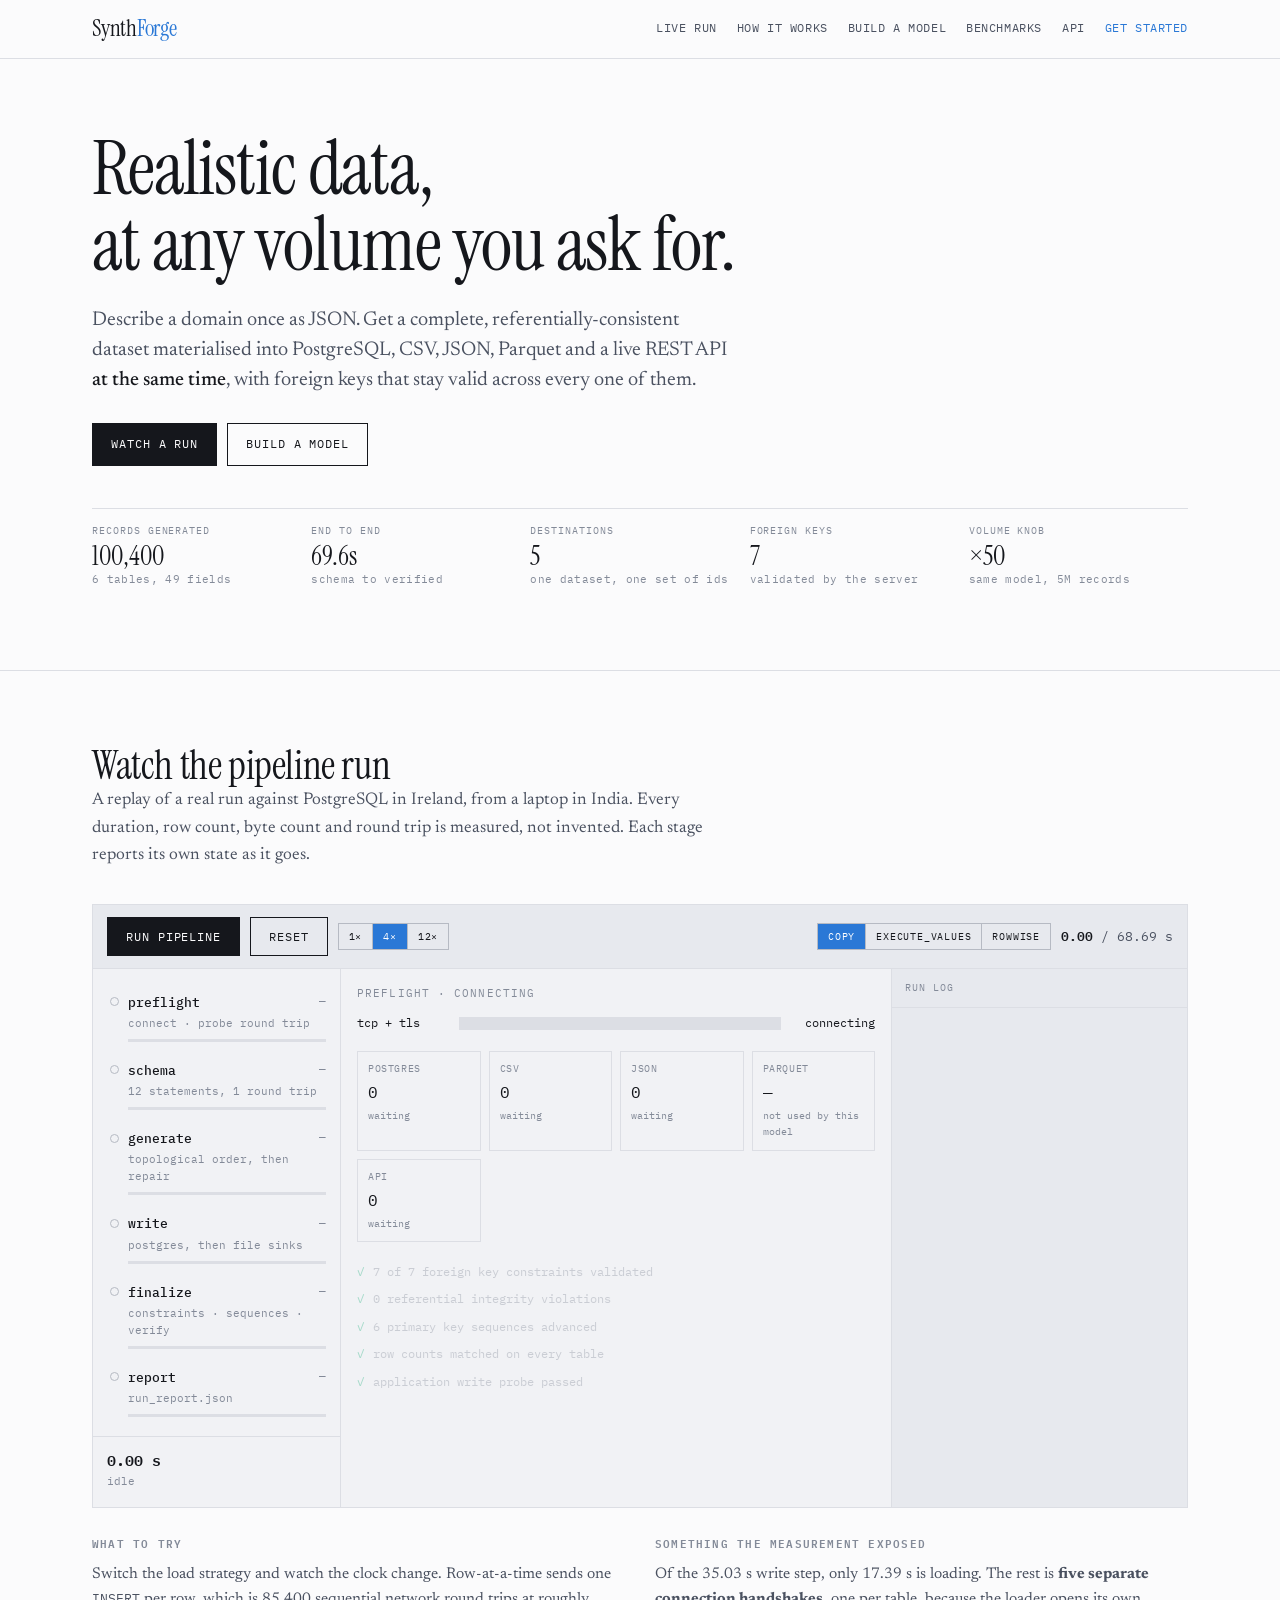
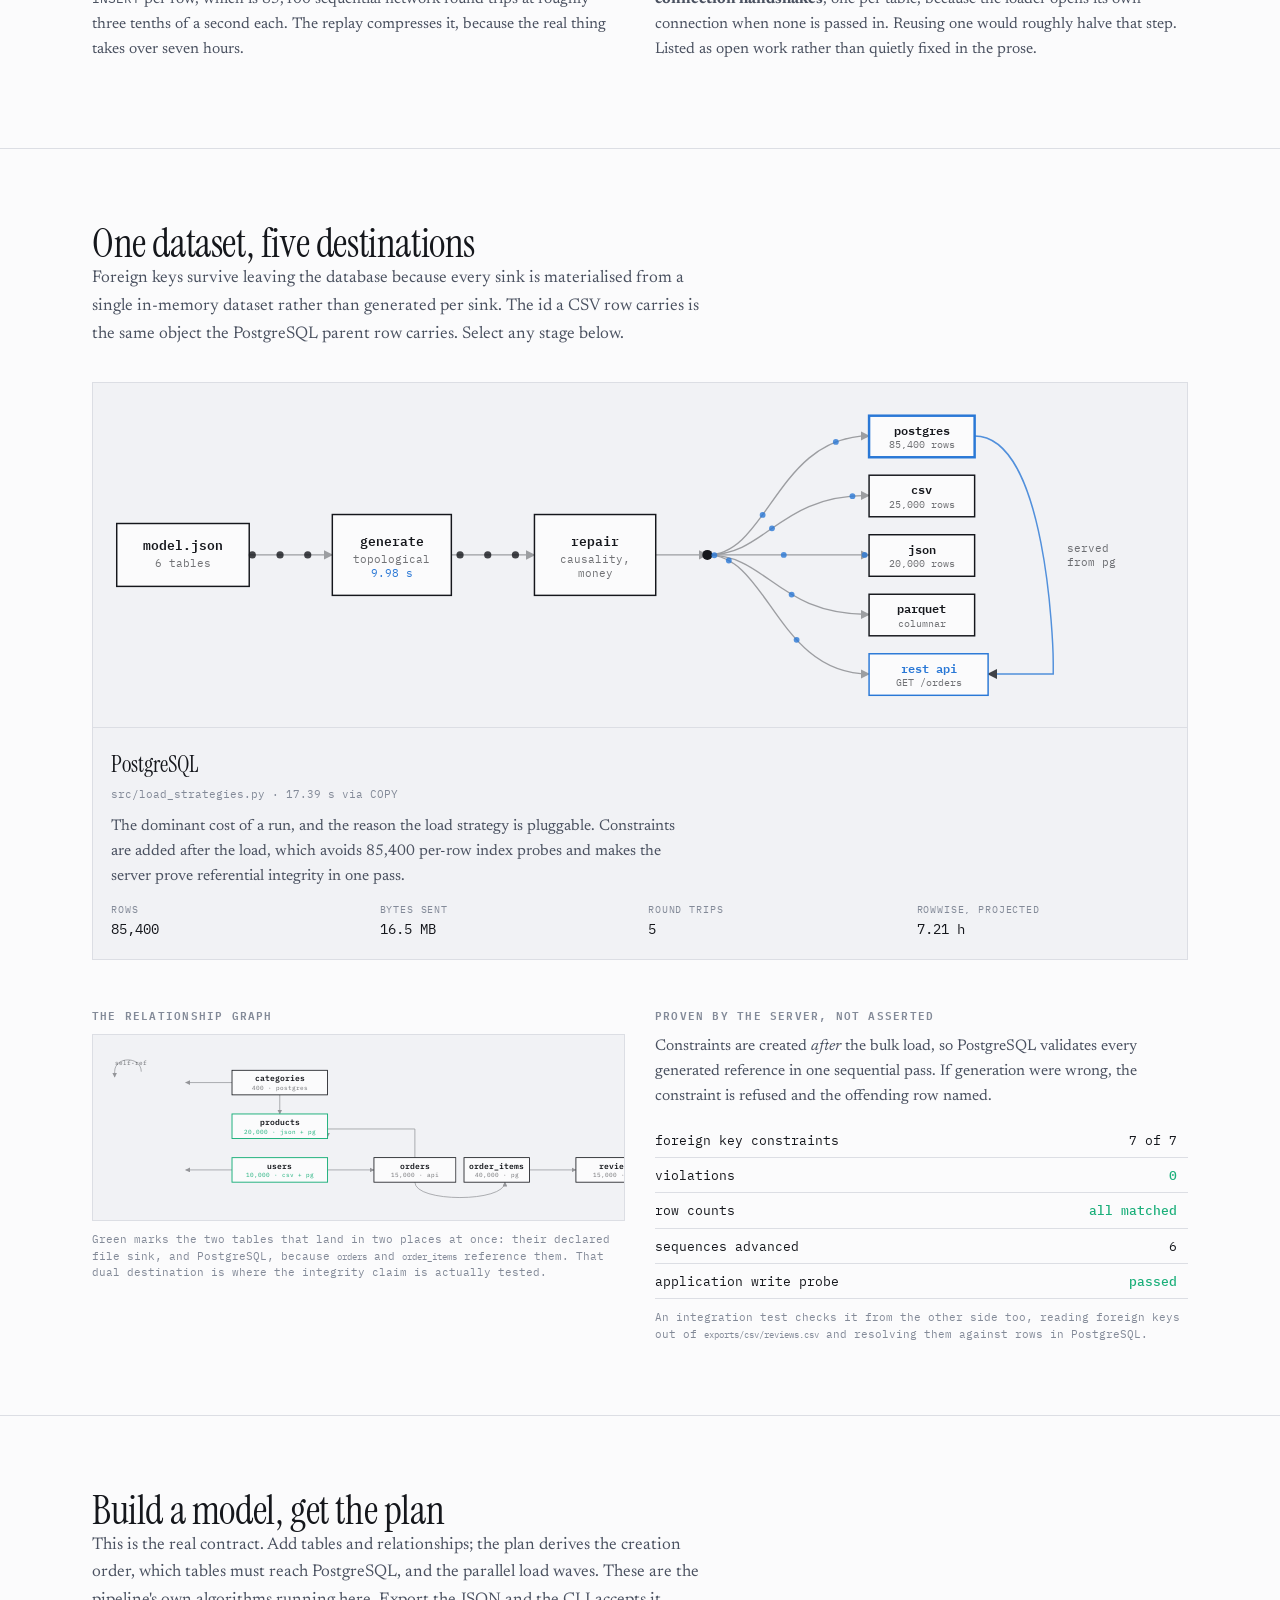
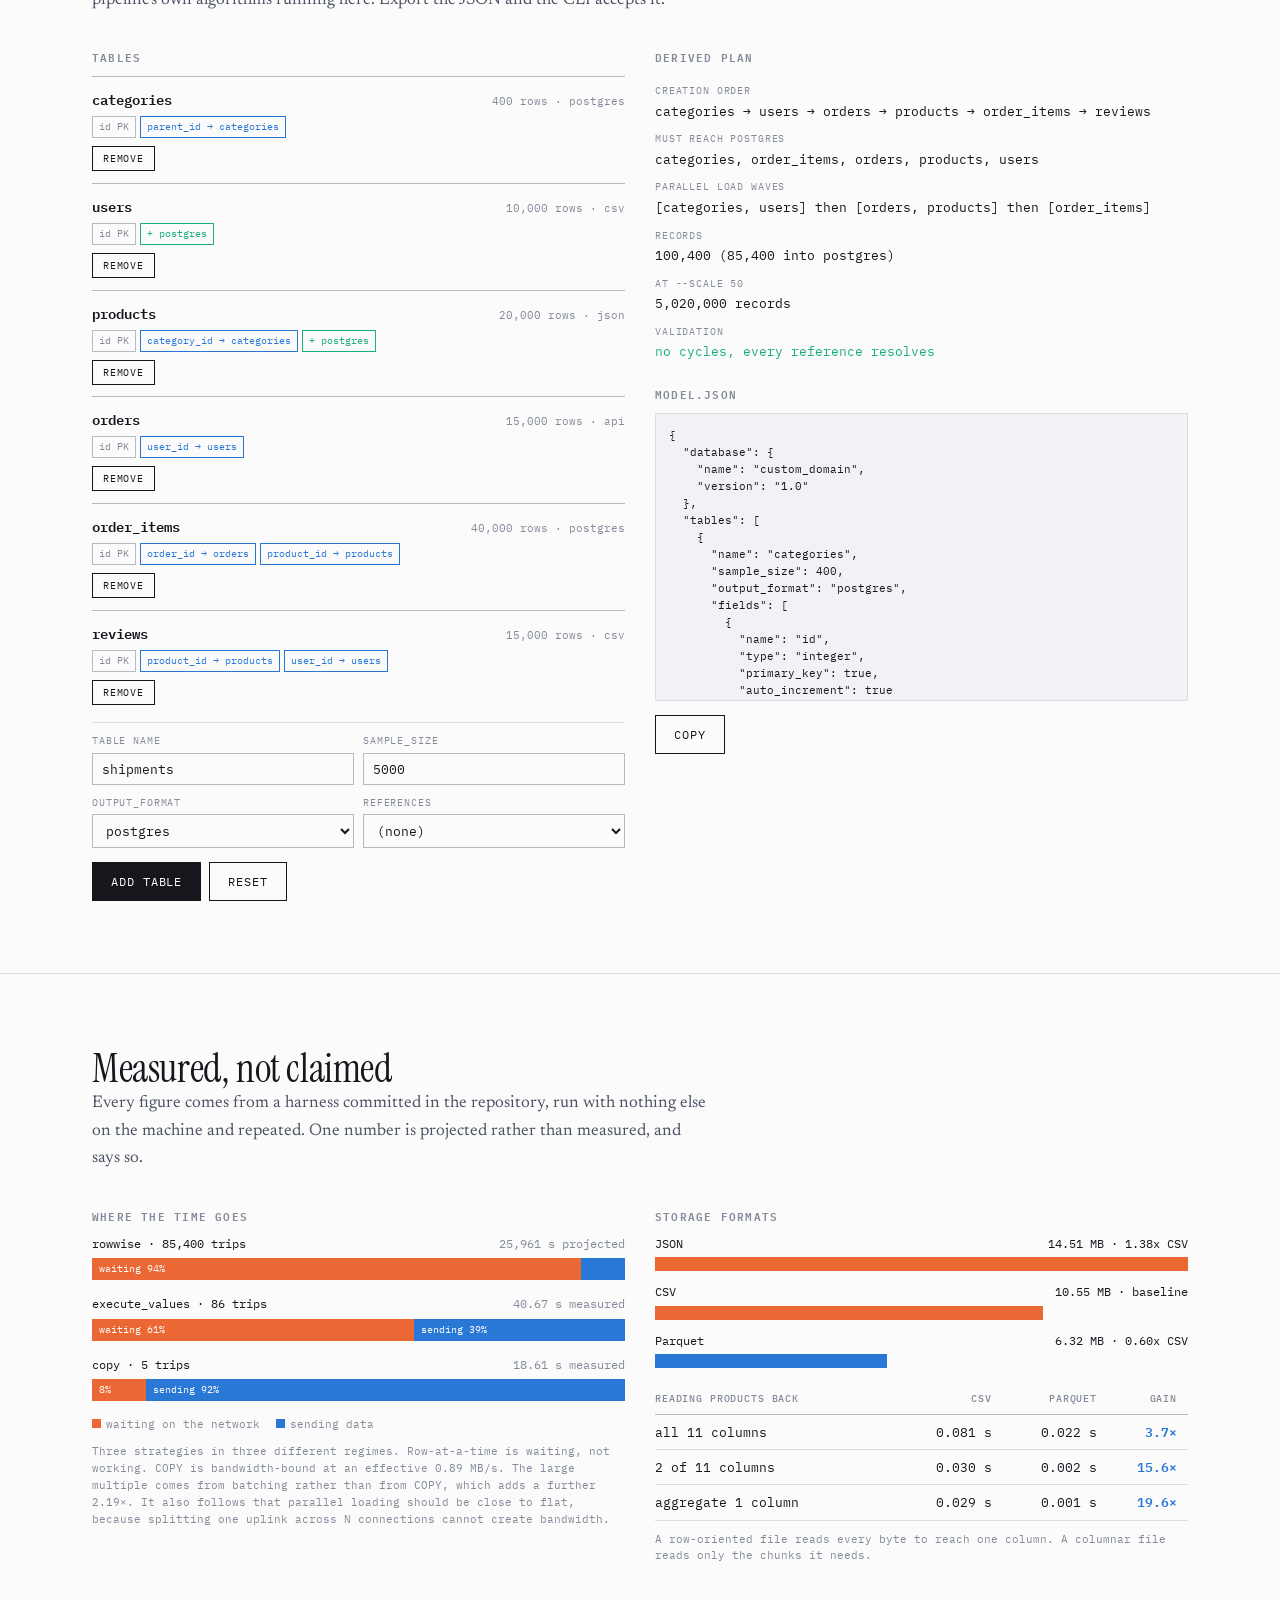
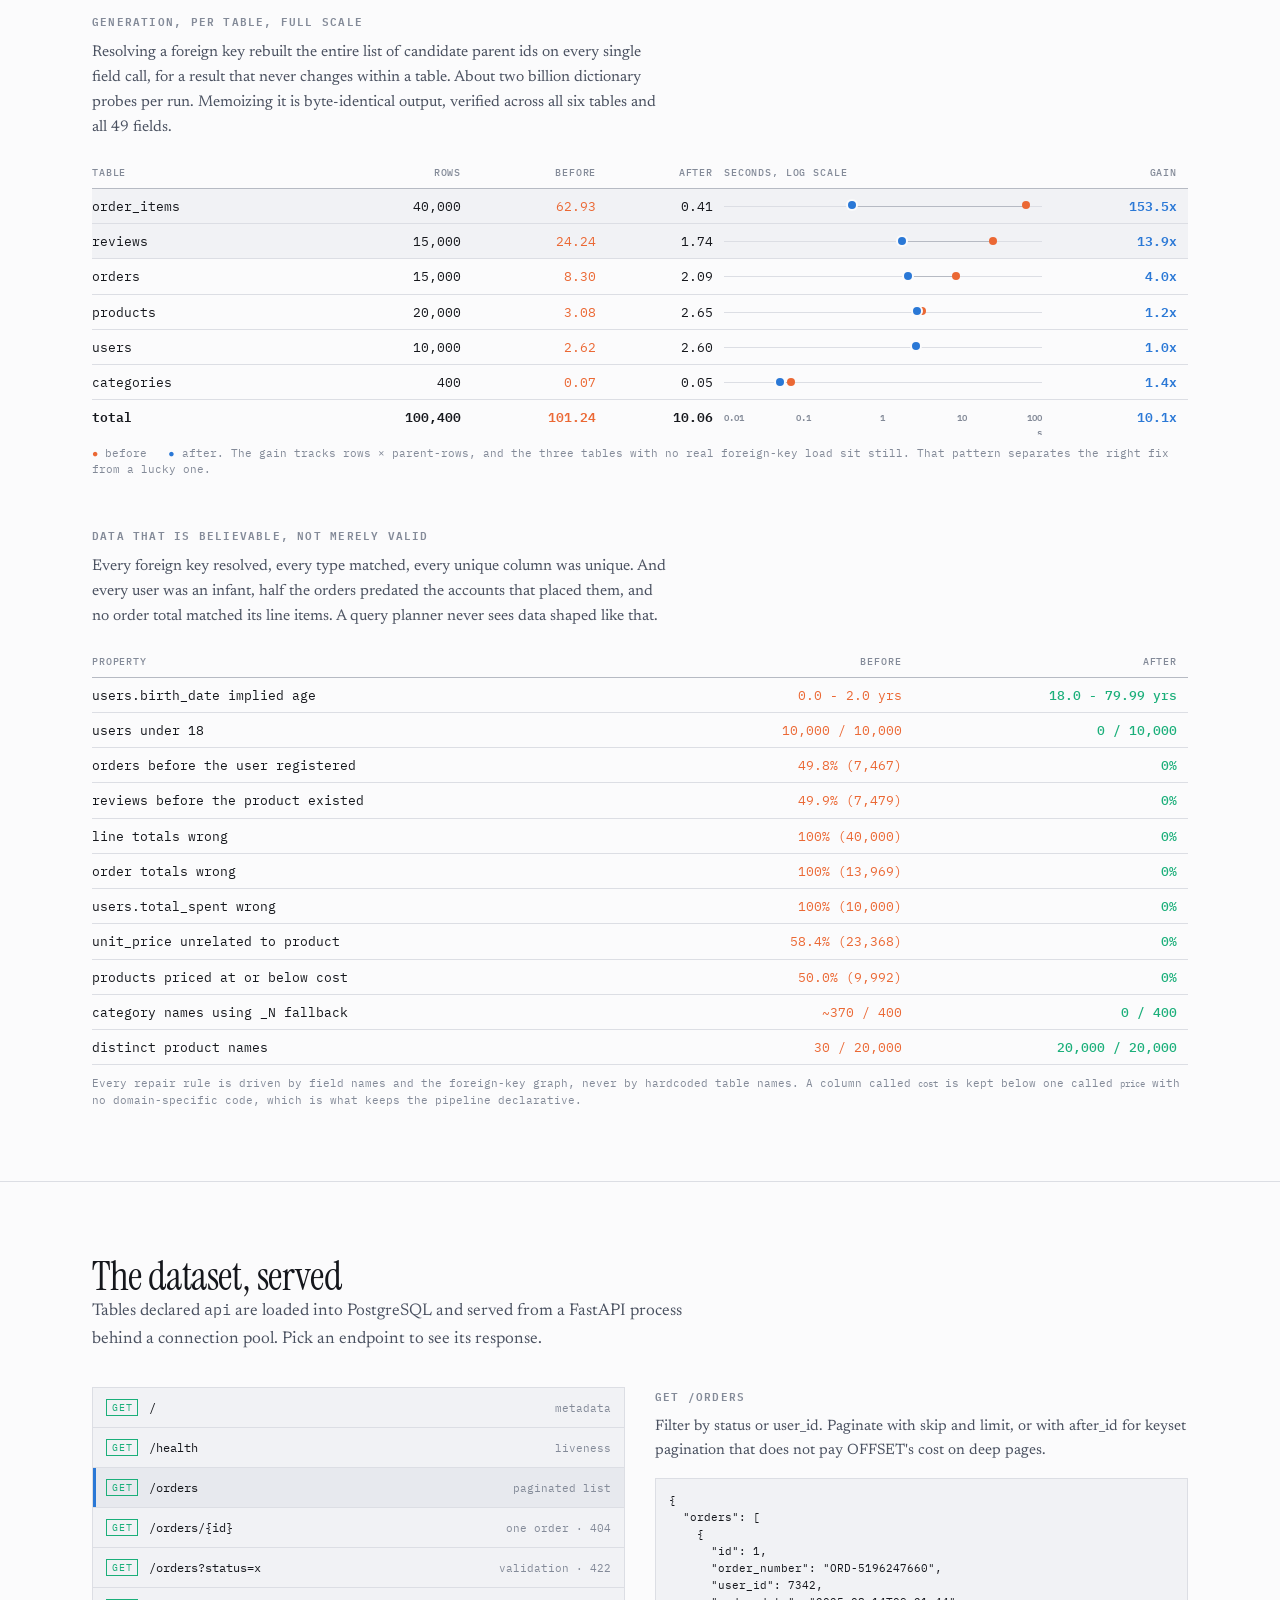
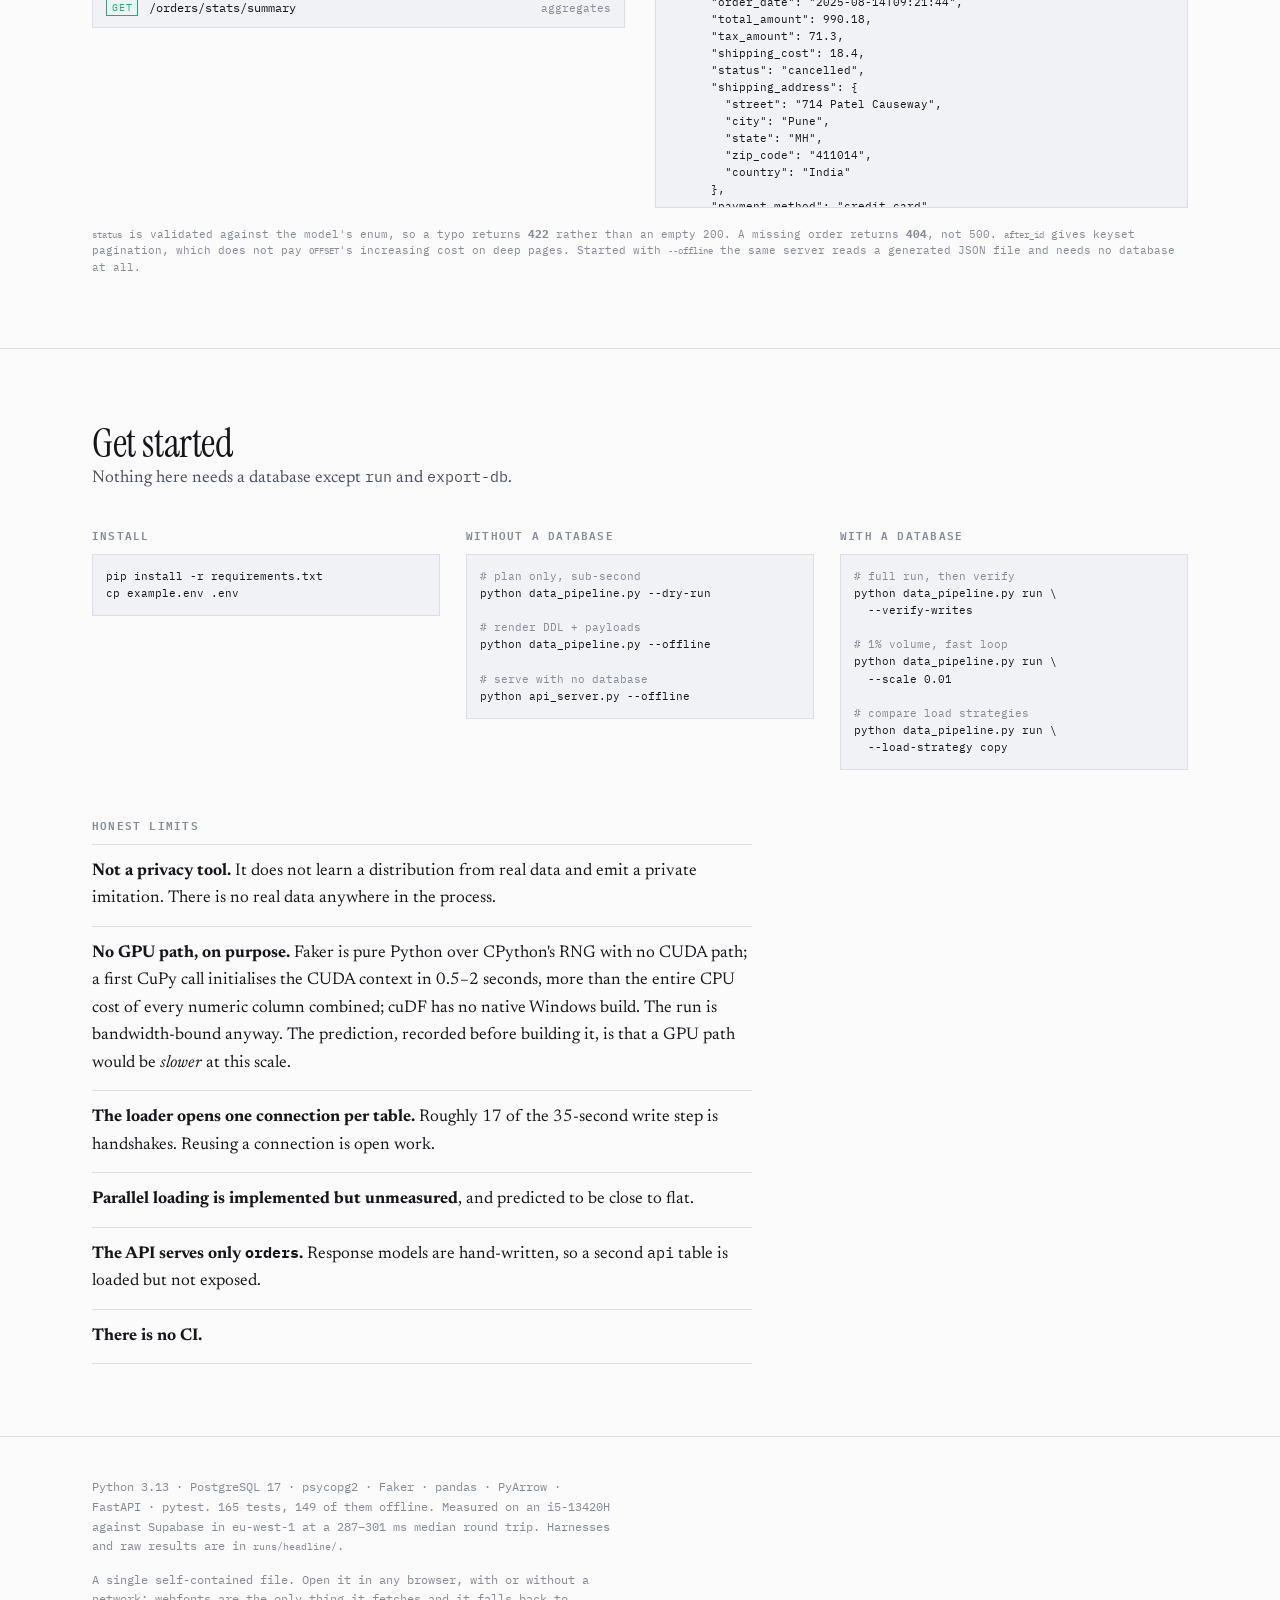
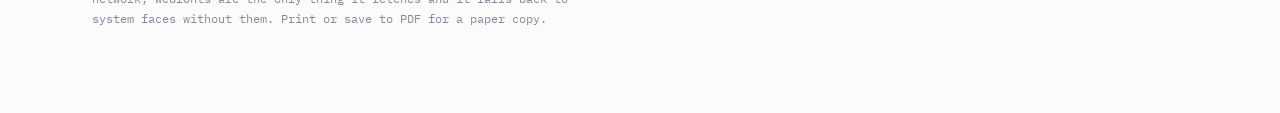
==== commit 3c23e726: "Rebuild the overview as a product website with a live run simulator Drops the coursework framing ent" ====
--- a/overview.html
+++ b/overview.html
@@ -3,915 +3,1184 @@
 <head>
 <meta charset="utf-8">
 <meta name="viewport" content="width=device-width, initial-scale=1">
-<title>Synthetic Data at Scale</title>
+<title>SynthForge</title>
 <link rel="preconnect" href="https://fonts.googleapis.com">
 <link rel="preconnect" href="https://fonts.gstatic.com" crossorigin>
 <link href="https://fonts.googleapis.com/css2?family=Instrument+Serif:ital@0;1&family=Newsreader:opsz,wght@6..72,300;6..72,400;6..72,500;6..72,600&family=IBM+Plex+Mono:wght@400;500;600&display=swap" rel="stylesheet">
 <style>
-/* An engineering test report: narrow metadata rail beside a measure column,
-   rules and whitespace instead of boxes, numbered figures and tables. */
 :root {
   color-scheme: light;
-
-  --ink:      #15171c;   /* near-black, slight blue bias */
-  --ink-2:    #474d59;
-  --ink-3:    #818895;
-  --paper:    #fbfbfc;
-  --paper-2:  #f2f3f5;
-  --rule:     #d9dbe0;
-  --rule-2:   #b4b8c0;
-
-  --accent:   #2a78d6;   /* validated categorical slot 1 */
-  --warm:     #eb6834;   /* validated categorical slot 2 */
-  --cool:     #1baf7a;   /* validated categorical slot 3 */
-
-  --serif:    "Instrument Serif", "Iowan Old Style", "Palatino Linotype",
-              Palatino, Georgia, serif;
-  --body:     "Newsreader", "Iowan Old Style", Georgia, "Times New Roman", serif;
-  --mono:     "IBM Plex Mono", "Cascadia Mono", Consolas, "SFMono-Regular",
-              Menlo, "DejaVu Sans Mono", monospace;
-
-  --rail: 150px;
-  --gap: 34px;
+  --ink:#15171c; --ink-2:#4a5160; --ink-3:#838a98;
+  --bg:#fbfbfc; --bg-2:#f1f2f5; --bg-3:#e7e9ee;
+  --line:#dcdee4; --line-2:#b6bac3;
+  --accent:#2a78d6; --warm:#eb6834; --cool:#1baf7a;
+  --serif:"Instrument Serif","Iowan Old Style",Palatino,Georgia,serif;
+  --body:"Newsreader","Iowan Old Style",Georgia,"Times New Roman",serif;
+  --mono:"IBM Plex Mono","Cascadia Mono",Consolas,"SFMono-Regular",Menlo,monospace;
 }
 @media (prefers-color-scheme: dark) {
   :root:not([data-theme="light"]) {
     color-scheme: dark;
-    --ink:     #e9eaee;
-    --ink-2:   #a8aeba;
-    --ink-3:   #6e7583;
-    --paper:   #101217;
-    --paper-2: #181b21;
-    --rule:    #282c34;
-    --rule-2:  #3a3f49;
-    --accent:  #3987e5;
-    --warm:    #d95926;
-    --cool:    #199e70;
+    --ink:#e9eaee; --ink-2:#a6adba; --ink-3:#6d7482;
+    --bg:#0f1116; --bg-2:#171a20; --bg-3:#1f232b;
+    --line:#272b33; --line-2:#3a3f49;
+    --accent:#3987e5; --warm:#d95926; --cool:#199e70;
   }
 }
 :root[data-theme="dark"] {
   color-scheme: dark;
-  --ink:     #e9eaee;
-  --ink-2:   #a8aeba;
-  --ink-3:   #6e7583;
-  --paper:   #101217;
-  --paper-2: #181b21;
-  --rule:    #282c34;
-  --rule-2:  #3a3f49;
-  --accent:  #3987e5;
-  --warm:    #d95926;
-  --cool:    #199e70;
+  --ink:#e9eaee; --ink-2:#a6adba; --ink-3:#6d7482;
+  --bg:#0f1116; --bg-2:#171a20; --bg-3:#1f232b;
+  --line:#272b33; --line-2:#3a3f49;
+  --accent:#3987e5; --warm:#d95926; --cool:#199e70;
 }
 
 * { box-sizing: border-box; }
-html { -webkit-text-size-adjust: 100%; }
-body {
-  margin: 0;
-  background: var(--paper);
-  color: var(--ink);
-  font-family: var(--body);
-  font-size: 17px;
-  line-height: 1.62;
-  font-variant-numeric: tabular-nums;
-  -webkit-font-smoothing: antialiased;
+html { scroll-behavior: smooth; scroll-padding-top: 74px; -webkit-text-size-adjust: 100%; }
+body { margin:0; background:var(--bg); color:var(--ink); font-family:var(--body);
+  font-size:17px; line-height:1.62; font-variant-numeric:tabular-nums; -webkit-font-smoothing:antialiased; }
+.wrap { max-width:1140px; margin:0 auto; padding:0 22px; }
+h1,h2 { font-family:var(--serif); font-weight:400; margin:0; text-wrap:balance; }
+h1 { font-size:clamp(42px,7vw,76px); line-height:1.0; letter-spacing:-0.015em; }
+h2 { font-size:clamp(27px,3.8vw,40px); line-height:1.1; letter-spacing:-0.01em; }
+h3 { font-family:var(--mono); font-size:11px; font-weight:600; letter-spacing:0.11em;
+     text-transform:uppercase; color:var(--ink-3); margin:0 0 10px; }
+p { margin:0 0 14px; }
+a { color:var(--accent); text-underline-offset:2px; }
+code { font-family:var(--mono); font-size:0.86em; }
+.lede { font-size:20px; line-height:1.5; color:var(--ink-2); max-width:58ch; }
+.lede b { color:var(--ink); font-weight:500; }
+.sub { color:var(--ink-2); max-width:64ch; }
+
+nav { position:sticky; top:0; z-index:50; background:var(--bg);
+      border-bottom:1px solid var(--line); }
+nav .wrap { display:flex; align-items:center; gap:22px; height:58px; }
+.mark { font-family:var(--serif); font-size:23px; letter-spacing:-0.01em; text-decoration:none; color:var(--ink); }
+.mark span { color:var(--accent); }
+nav ul { display:flex; gap:20px; list-style:none; margin:0 0 0 auto; padding:0; flex-wrap:wrap; }
+nav a.nl { font-family:var(--mono); font-size:11.5px; letter-spacing:0.05em;
+  text-transform:uppercase; color:var(--ink-2); text-decoration:none; }
+nav a.nl:hover, nav a.nl.on { color:var(--accent); }
+@media (max-width:860px){ nav ul { display:none; } }
+
+.hero { padding:72px 0 54px; border-bottom:1px solid var(--line); }
+.cta { display:flex; gap:10px; flex-wrap:wrap; margin-top:28px; }
+.strip { display:grid; grid-template-columns:repeat(auto-fit,minmax(128px,1fr));
+  border-top:1px solid var(--line); margin-top:42px; }
+.strip div { padding:14px 16px 14px 0; }
+.strip dt { font-family:var(--mono); font-size:9.5px; letter-spacing:0.1em;
+  text-transform:uppercase; color:var(--ink-3); margin-bottom:4px; }
+.strip dd { font-family:var(--serif); font-size:27px; line-height:1; margin:0; }
+.strip dd small { font-family:var(--mono); font-size:11px; color:var(--ink-3);
+  display:block; margin-top:5px; letter-spacing:0.03em; }
+
+button, .btn { font-family:var(--mono); font-size:11.5px; letter-spacing:0.08em;
+  text-transform:uppercase; padding:11px 18px; cursor:pointer; border-radius:0;
+  border:1px solid var(--ink); background:transparent; color:var(--ink);
+  text-decoration:none; display:inline-block; }
+button:hover, .btn:hover { background:var(--ink); color:var(--bg); }
+button:focus-visible, .btn:focus-visible { outline:2px solid var(--accent); outline-offset:2px; }
+.btn.solid, button.solid { background:var(--ink); color:var(--bg); }
+.btn.solid:hover, button.solid:hover { opacity:0.85; }
+button.sm { padding:5px 10px; font-size:10px; }
+
+section { padding:72px 0; border-bottom:1px solid var(--line); }
+.head { max-width:62ch; margin-bottom:34px; }
+
+/* ---- run simulator ---- */
+.console { border:1px solid var(--line); background:var(--bg-2); }
+.cbar { display:flex; align-items:center; gap:10px; flex-wrap:wrap;
+  padding:12px 14px; border-bottom:1px solid var(--line); background:var(--bg-3); }
+.seg { display:flex; border:1px solid var(--line-2); }
+.seg button { border:none; border-right:1px solid var(--line-2); padding:6px 10px; font-size:10px; }
+.seg button:last-child { border-right:none; }
+.seg button.on { background:var(--accent); color:#fff; }
+.seg button.on:hover { background:var(--accent); opacity:0.9; }
+.grow { margin-left:auto; }
+.clock { font-family:var(--mono); font-size:13px; color:var(--ink-2); }
+.clock b { color:var(--ink); font-weight:600; }
+
+.cgrid { display:grid; grid-template-columns:248px minmax(0,1fr) 296px; }
+@media (max-width:1060px){ .cgrid { grid-template-columns:218px minmax(0,1fr); }
+  .logcol { grid-column:1 / -1; border-left:none; border-top:1px solid var(--line); } }
+@media (max-width:720px){ .cgrid { grid-template-columns:1fr; }
+  .stagecol { border-right:none; border-bottom:1px solid var(--line); } }
+
+.stagecol { border-right:1px solid var(--line); padding:14px 0; }
+.stage { padding:9px 14px; border-left:3px solid transparent; }
+.stage.active { border-left-color:var(--accent); background:var(--bg-3); }
+.stage.done { opacity:0.7; }
+.srow { display:flex; align-items:center; gap:9px; }
+.dot { width:9px; height:9px; border:1px solid var(--line-2); border-radius:50%; flex:none; }
+.stage.active .dot { background:var(--accent); border-color:var(--accent); }
+.stage.done .dot { background:var(--cool); border-color:var(--cool); }
+.stage .nm { font-family:var(--mono); font-size:12.5px; font-weight:500; }
+.stage .dur { font-family:var(--mono); font-size:11px; color:var(--ink-3); margin-left:auto; }
+.stage .note { font-family:var(--mono); font-size:10.5px; color:var(--ink-3); margin:3px 0 0 18px; }
+.pbar { height:3px; background:var(--line); margin:7px 0 0 18px; }
+.pbar i { display:block; height:100%; width:0; background:var(--accent); }
+.stage.done .pbar i { background:var(--cool); }
+.tot { border-top:1px solid var(--line); margin-top:10px; padding:12px 14px 2px;
+  font-family:var(--mono); font-size:11px; color:var(--ink-3); }
+.tot b { color:var(--ink); font-size:15px; font-weight:600; }
+
+.workcol { padding:16px; min-width:0; }
+.wtitle { font-family:var(--mono); font-size:11px; letter-spacing:0.1em;
+  text-transform:uppercase; color:var(--ink-3); margin-bottom:12px; }
+.trow { display:grid; grid-template-columns:92px 1fr 84px; gap:10px; align-items:center;
+  margin-bottom:7px; font-family:var(--mono); font-size:11.5px; }
+.trow .tn { color:var(--ink-2); overflow:hidden; text-overflow:ellipsis; }
+.trow .tb { height:13px; background:var(--line); position:relative; overflow:hidden; }
+.trow .tb i { position:absolute; inset:0 auto 0 0; width:0; background:var(--accent); }
+.trow.d .tb i { background:var(--cool); }
+.trow .tv { text-align:right; color:var(--ink-3); }
+.trow.a .tn, .trow.a .tv { color:var(--ink); }
+
+.sinks { display:grid; grid-template-columns:repeat(auto-fit,minmax(112px,1fr)); gap:8px; margin-top:18px; }
+.sink { border:1px solid var(--line); padding:9px 10px; font-family:var(--mono); }
+.sink.lit { border-color:var(--accent); }
+.sink .sn { font-size:10px; color:var(--ink-3); letter-spacing:0.06em; text-transform:uppercase; }
+.sink .sv { font-size:16px; margin-top:3px; }
+.sink .sx { font-size:10px; color:var(--ink-3); margin-top:2px; }
+.sink.lit .sv { color:var(--accent); }
+
+.verif { margin-top:16px; font-family:var(--mono); font-size:12px; }
+.verif div { display:flex; gap:9px; padding:4px 0; color:var(--ink-3); opacity:0.35; }
+.verif div.on { opacity:1; color:var(--ink); }
+.verif .tick { color:var(--cool); }
+
+.logcol { border-left:1px solid var(--line); background:var(--bg-3); display:flex; flex-direction:column; }
+.lh { padding:11px 13px; border-bottom:1px solid var(--line); font-family:var(--mono);
+  font-size:10px; letter-spacing:0.1em; text-transform:uppercase; color:var(--ink-3); }
+.log { font-family:var(--mono); font-size:10.5px; line-height:1.6; padding:10px 13px;
+  height:352px; overflow-y:auto; margin:0; }
+.log .l { color:var(--ink-2); white-space:pre-wrap; word-break:break-word; }
+.log .ts { color:var(--ink-3); }
+.log .l.ok { color:var(--cool); }
+.log .l.warn { color:var(--warm); }
+.log .l.hi { color:var(--accent); }
+
+.cols { display:grid; grid-template-columns:repeat(auto-fit,minmax(290px,1fr)); gap:30px; }
+.cols3 { display:grid; grid-template-columns:repeat(auto-fit,minmax(228px,1fr)); gap:26px; }
+.box { border:1px solid var(--line); background:var(--bg-2); }
+.pad { padding:18px; }
+.scroll { overflow-x:auto; }
+
+table.tb { width:100%; border-collapse:collapse; font-family:var(--mono); font-size:12.5px; }
+.tb th, .tb td { padding:7px 11px 7px 0; text-align:right; border-bottom:1px solid var(--line); }
+.tb th:first-child, .tb td:first-child { text-align:left; }
+.tb thead th { font-size:9.5px; letter-spacing:0.09em; text-transform:uppercase;
+  color:var(--ink-3); font-weight:500; border-bottom:1px solid var(--line-2); }
+.tb tfoot td { border-bottom:none; border-top:1px solid var(--line-2); font-weight:600; }
+.tb tr.hi td { background:var(--bg-2); }
+.was { color:var(--warm); } .is { color:var(--cool); font-weight:500; }
+.gain { color:var(--accent); font-weight:600; }
+.cap { font-family:var(--mono); font-size:10.5px; line-height:1.6; color:var(--ink-3); margin:10px 0 0; }
+
+.track { position:relative; height:16px; min-width:120px; }
+.track .ax { position:absolute; left:0; right:0; top:50%; height:1px; background:var(--line); }
+.track .cn { position:absolute; top:50%; height:1px; background:var(--line-2); }
+.track .pt { position:absolute; top:50%; width:8px; height:8px; margin:-4.5px 0 0 -4px; border-radius:50%; }
+.track .pt.b { background:var(--warm); }
+.track .pt.a { background:var(--accent); box-shadow:0 0 0 2px var(--bg); }
+.ticks { position:relative; height:14px; font-family:var(--mono); font-size:9px; color:var(--ink-3); }
+.ticks span { position:absolute; transform:translateX(-50%); }
+
+.reg-row { margin-bottom:15px; }
+.reg-top { display:flex; justify-content:space-between; gap:10px; font-family:var(--mono);
+  font-size:11.5px; margin-bottom:5px; flex-wrap:wrap; }
+.reg-top .r { color:var(--ink-3); }
+.reg-bar { display:flex; height:22px; }
+.reg-bar span { display:flex; align-items:center; padding:0 7px; font-family:var(--mono);
+  font-size:10px; color:#fff; overflow:hidden; white-space:nowrap; }
+.wait { background:var(--warm); } .send { background:var(--accent); }
+.key { display:flex; gap:16px; font-family:var(--mono); font-size:10.5px; color:var(--ink-3); }
+.key i { display:inline-block; width:9px; height:9px; margin-right:5px; }
+
+.fmt-row { margin-bottom:12px; }
+.fmt-top { display:flex; justify-content:space-between; font-family:var(--mono); font-size:11.5px; margin-bottom:4px; }
+.fmt-bar { height:14px; background:var(--warm); }
+.fmt-bar.win { background:var(--accent); }
+
+figure { margin:0; }
+.svgbox { border:1px solid var(--line); background:var(--bg-2); padding:8px; overflow-x:auto; }
+.svgbox svg { display:block; width:100%; min-width:580px; height:auto; }
+.stage-node { cursor:pointer; }
+.stage-node:focus { outline:none; }
+.stage-node:focus-visible rect, .stage-node.on rect { stroke:var(--accent); stroke-width:2.2; }
+
+.card { border-top:1px solid var(--line-2); padding-top:11px; margin-bottom:10px; }
+.ct { display:flex; justify-content:space-between; align-items:baseline; gap:10px; font-family:var(--mono); }
+.cn2 { font-size:13.5px; font-weight:600; }
+.cs { font-size:10.5px; color:var(--ink-3); }
+.tags { display:flex; flex-wrap:wrap; gap:4px; margin-top:6px; }
+.tag { font-family:var(--mono); font-size:10px; padding:2px 6px; border:1px solid var(--line-2); color:var(--ink-3); }
+.tag.fk { border-color:var(--accent); color:var(--accent); }
+.tag.dual { border-color:var(--cool); color:var(--cool); }
+label { display:block; font-family:var(--mono); font-size:9.5px; letter-spacing:0.09em;
+  text-transform:uppercase; color:var(--ink-3); margin:10px 0 4px; }
+input, select { font-family:var(--mono); font-size:12.5px; width:100%; padding:7px 9px;
+  color:var(--ink); background:var(--bg); border:1px solid var(--line-2); border-radius:0; }
+input:focus-visible, select:focus-visible { outline:2px solid var(--accent); outline-offset:1px; }
+.pair { display:grid; grid-template-columns:1fr 1fr; gap:9px; }
+.acts { display:flex; gap:8px; flex-wrap:wrap; margin-top:14px; align-items:center; }
+.plan dt { font-family:var(--mono); font-size:9.5px; letter-spacing:0.09em;
+  text-transform:uppercase; color:var(--ink-3); margin-top:11px; }
+.plan dd { font-family:var(--mono); font-size:12.5px; margin:3px 0 0; line-height:1.5; }
+.plan .ok { color:var(--cool); } .plan .no { color:var(--warm); }
+pre.code { font-family:var(--mono); font-size:11px; line-height:1.55; background:var(--bg-2);
+  border:1px solid var(--line); padding:13px; overflow:auto; margin:0; }
+pre.code .c { color:var(--ink-3); }
+.json { max-height:288px; }
+
+.eps { display:flex; flex-direction:column; gap:1px; background:var(--line); border:1px solid var(--line); }
+.ep { display:flex; gap:11px; align-items:center; padding:11px 13px; background:var(--bg-2);
+  cursor:pointer; font-family:var(--mono); font-size:12px; text-align:left; border:none;
+  color:var(--ink); text-transform:none; letter-spacing:0; width:100%; }
+.ep:hover { background:var(--bg-3); color:var(--ink); }
+.ep.on { background:var(--bg-3); box-shadow:inset 3px 0 0 var(--accent); }
+.ep .verb { font-size:9.5px; letter-spacing:0.08em; color:var(--cool);
+  border:1px solid var(--cool); padding:1px 5px; }
+.ep .path { flex:1; }
+.ep .d { color:var(--ink-3); font-size:10.5px; }
+@media (max-width:560px){ .ep .d { display:none; } }
+
+ul.lim { margin:0; padding:0; list-style:none; }
+ul.lim li { border-top:1px solid var(--line); padding:13px 0; max-width:66ch; }
+ul.lim li:last-child { border-bottom:1px solid var(--line); }
+
+footer { padding:40px 0 70px; font-family:var(--mono); font-size:11.5px; line-height:1.7; color:var(--ink-3); }
+footer p { max-width:74ch; }
+
+@media (prefers-reduced-motion: reduce){ html { scroll-behavior:auto; } }
+
+@media print {
+  :root { color-scheme:light; --ink:#000; --ink-2:#2b2b2b; --ink-3:#555; --bg:#fff;
+    --bg-2:#fff; --bg-3:#fff; --line:#bbb; --line-2:#777;
+    --accent:#14477f; --warm:#a0401b; --cool:#0d6548; }
+  nav, .cbar, .acts, .cta, button, label, input, select { display:none !important; }
+  body { font-size:10pt; } section { padding:18pt 0; break-inside:avoid-page; }
+  h1 { font-size:26pt; } h2 { font-size:15pt; break-after:avoid; }
+  .reg-bar span, .fmt-bar, .track .pt, .key i, .pbar i, .trow .tb i {
+    -webkit-print-color-adjust:exact; print-color-adjust:exact; }
+  .scroll, .svgbox { overflow:visible; } .svgbox svg { min-width:0; }
+  .log { height:auto; } .json { max-height:none; }
+  a { color:#000; text-decoration:none; }
 }
-.sheet { max-width: 1060px; margin: 0 auto; padding: 0 24px 110px; }
-
-/* ---------- the two-column spine ---------- */
-.row { display: grid; grid-template-columns: var(--rail) minmax(0, 1fr); gap: var(--gap); }
-.rail { grid-column: 1; }
-.measure { grid-column: 2; min-width: 0; }
-@media (max-width: 880px) {
-  :root { --rail: 1fr; --gap: 0px; }
-  .row { grid-template-columns: 1fr; }
-  .rail, .measure { grid-column: 1; }
-  .rail { margin-bottom: 10px; }
-}
-
-h1, h2 { font-family: var(--serif); font-weight: 400; margin: 0; text-wrap: balance; }
-h1 { font-size: clamp(38px, 6.6vw, 68px); line-height: 1.02; letter-spacing: -0.012em; }
-h2 { font-size: clamp(25px, 3.4vw, 34px); line-height: 1.12; letter-spacing: -0.008em; }
-h3 {
-  font-family: var(--mono); font-size: 11.5px; font-weight: 600;
-  letter-spacing: 0.1em; text-transform: uppercase; color: var(--ink-2);
-  margin: 0 0 9px;
-}
-p { margin: 0 0 15px; }
-.measure p { max-width: 64ch; }
-a { color: var(--accent); text-underline-offset: 2px; }
-code { font-family: var(--mono); font-size: 0.87em; }
-em { font-style: italic; }
-
-/* rail contents */
-.sec-no {
-  font-family: var(--serif); font-size: 36px; line-height: 1;
-  color: var(--rule-2); display: block;
-}
-.sec-name {
-  font-family: var(--mono); font-size: 11px; font-weight: 500;
-  letter-spacing: 0.1em; text-transform: uppercase; color: var(--ink-3);
-  margin-top: 6px; display: block;
-}
-.marginal {
-  font-family: var(--mono); font-size: 11.5px; line-height: 1.55;
-  color: var(--ink-3); margin-top: 18px;
-  border-top: 1px solid var(--rule); padding-top: 9px;
-}
-.marginal strong { color: var(--ink-2); font-weight: 500; }
-@media (max-width: 880px) {
-  .sec-no { display: inline; font-size: 22px; margin-right: 8px; }
-  .sec-name { display: inline; }
-  .marginal { border-top: none; border-left: 2px solid var(--rule); padding: 0 0 0 12px; margin: 14px 0 18px; }
-}
-
-section { padding-top: 58px; }
-section > .row + .row { margin-top: 0; }
-
-/* ---------- masthead ---------- */
-.masthead { padding-top: 60px; }
-.slug {
-  font-family: var(--mono); font-size: 11px; letter-spacing: 0.12em;
-  text-transform: uppercase; color: var(--ink-3);
-  padding-bottom: 14px; border-bottom: 1px solid var(--ink);
-  display: flex; justify-content: space-between; gap: 16px; flex-wrap: wrap;
-}
-.deck { font-size: 20px; line-height: 1.5; color: var(--ink-2); max-width: 56ch; margin: 22px 0 0; }
-.deck b { color: var(--ink); font-weight: 500; }
-
-/* report header: the specimen block */
-/* Four fixed columns, so eight entries make two complete rows. auto-fit left a
-   ragged half-row with no bottom rule, which read as unfinished. */
-.specimen {
-  margin: 30px 0 0; border-top: 1px solid var(--rule);
-  display: grid; grid-template-columns: repeat(4, 1fr);
-}
-.specimen div {
-  padding: 11px 14px 12px 0; border-bottom: 1px solid var(--rule);
-}
-@media (max-width: 620px) { .specimen { grid-template-columns: repeat(2, 1fr); } }
-.specimen dt {
-  font-family: var(--mono); font-size: 10px; letter-spacing: 0.1em;
-  text-transform: uppercase; color: var(--ink-3); margin: 0 0 3px;
-}
-.specimen dd { font-family: var(--mono); font-size: 13px; margin: 0; color: var(--ink); }
-
-/* hero figure */
-.hero { display: flex; align-items: baseline; gap: 18px; flex-wrap: wrap; margin: 34px 0 0; }
-.hero .big {
-  font-family: var(--serif); font-size: clamp(62px, 11vw, 112px);
-  line-height: 0.88; letter-spacing: -0.03em; color: var(--accent);
-}
-.hero .say { font-size: 17px; color: var(--ink-2); max-width: 34ch; }
-
-/* ---------- figures & tables ---------- */
-figure { margin: 0; }
-.cap {
-  font-family: var(--mono); font-size: 11px; letter-spacing: 0.06em;
-  color: var(--ink-3); margin: 10px 0 0; line-height: 1.5;
-}
-.cap b { color: var(--ink-2); font-weight: 600; letter-spacing: 0.1em; text-transform: uppercase; }
-
-table { width: 100%; border-collapse: collapse; }
-.tb { font-family: var(--mono); font-size: 13px; }
-.tb caption {
-  font-family: var(--mono); font-size: 11px; letter-spacing: 0.06em;
-  color: var(--ink-3); text-align: left; padding-bottom: 9px;
-}
-.tb caption b { color: var(--ink-2); font-weight: 600; letter-spacing: 0.1em; text-transform: uppercase; }
-.tb th, .tb td { padding: 8px 12px 8px 0; text-align: right; border-bottom: 1px solid var(--rule); }
-.tb th:first-child, .tb td:first-child { text-align: left; }
-.tb thead th {
-  font-size: 10px; font-weight: 500; letter-spacing: 0.09em;
-  text-transform: uppercase; color: var(--ink-3);
-  border-bottom: 1px solid var(--ink-2);
-}
-.tb tfoot td { border-bottom: none; border-top: 1px solid var(--ink-2); font-weight: 600; }
-.tb tbody tr.hi td { background: var(--paper-2); }
-.tb .num { font-variant-numeric: tabular-nums; }
-.tb .gain { color: var(--accent); font-weight: 600; }
-.tb .was  { color: var(--warm); }
-.tb .is   { color: var(--cool); font-weight: 500; }
-.scroll { overflow-x: auto; }
-
-/* dumbbell chart inside a table cell */
-.track { position: relative; height: 18px; min-width: 150px; }
-.track .axisline { position: absolute; left: 0; right: 0; top: 50%; height: 1px; background: var(--rule); }
-.track .conn { position: absolute; top: 50%; height: 1px; background: var(--rule-2); }
-.track .pt { position: absolute; top: 50%; width: 9px; height: 9px; margin: -5px 0 0 -4.5px; border-radius: 50%; }
-.track .pt.b { background: var(--warm); }
-.track .pt.a { background: var(--accent); box-shadow: 0 0 0 2px var(--paper); }
-.axisrow td { border-bottom: none !important; padding-top: 2px !important; }
-.ticks { position: relative; height: 16px; min-width: 150px; font-family: var(--mono); font-size: 9.5px; color: var(--ink-3); }
-.ticks span { position: absolute; top: 0; transform: translateX(-50%); white-space: nowrap; }
-.ticks span::before {
-  content: ""; position: absolute; left: 50%; top: -4px; width: 1px; height: 4px;
-  background: var(--rule-2);
-}
-
-/* ---------- schematic (earns a frame) ---------- */
-.frame { border: 1px solid var(--rule); background: var(--paper-2); }
-.schematic { padding: 6px; overflow-x: auto; }
-.schematic svg { display: block; width: 100%; min-width: 640px; height: auto; }
-.stage-node { cursor: pointer; }
-.stage-node rect { transition: stroke 120ms, stroke-width 120ms; }
-.stage-node:focus { outline: none; }
-.stage-node:focus-visible rect { stroke: var(--accent); stroke-width: 2.4; }
-.stage-node.on rect { stroke: var(--accent); stroke-width: 2.2; }
-.readout { border-top: 1px solid var(--rule); padding: 16px 16px 18px; }
-.readout .t { font-family: var(--serif); font-size: 23px; line-height: 1.15; }
-.readout .m { font-family: var(--mono); font-size: 11px; color: var(--ink-3); margin: 3px 0 10px; letter-spacing: 0.04em; }
-.readout p { font-size: 15.5px; margin: 0 0 12px; max-width: 62ch; }
-/* Each label/value pair is wrapped in a div. A bare dt and dd are separate grid
-   items, so they flowed independently and a value could land under a different
-   label than its own. */
-.readout dl { display: grid; grid-template-columns: repeat(auto-fit, minmax(126px, 1fr)); gap: 12px 16px; margin: 0; }
-.readout dt { font-family: var(--mono); font-size: 9.5px; letter-spacing: 0.09em; text-transform: uppercase; color: var(--ink-3); }
-.readout dd { font-family: var(--mono); font-size: 13.5px; margin: 2px 0 0; }
-
-/* ---------- regime proportions ---------- */
-.reg { margin-top: 4px; }
-.reg-row { margin-bottom: 17px; }
-.reg-top { display: flex; justify-content: space-between; gap: 12px; font-family: var(--mono); font-size: 12px; margin-bottom: 6px; flex-wrap: wrap; }
-.reg-top .l { color: var(--ink); }
-.reg-top .r { color: var(--ink-3); }
-.reg-bar { display: flex; height: 24px; }
-.reg-bar span {
-  display: flex; align-items: center; padding: 0 7px; overflow: hidden;
-  font-family: var(--mono); font-size: 10.5px; color: #fff; white-space: nowrap;
-}
-.reg-bar .wait { background: var(--warm); }
-.reg-bar .send { background: var(--accent); }
-.key { display: flex; gap: 18px; font-family: var(--mono); font-size: 11px; color: var(--ink-3); margin-top: 2px; }
-.key i { display: inline-block; width: 10px; height: 10px; margin-right: 6px; vertical-align: -1px; }
-
-/* ---------- storage ---------- */
-.fmt { margin-top: 2px; }
-.fmt-row { margin-bottom: 13px; }
-.fmt-top { display: flex; justify-content: space-between; font-family: var(--mono); font-size: 12px; margin-bottom: 5px; }
-.fmt-bar { height: 15px; background: var(--warm); }
-.fmt-bar.win { background: var(--accent); }
-
-/* ---------- builder ---------- */
-.two { display: grid; grid-template-columns: repeat(auto-fit, minmax(286px, 1fr)); gap: 30px; }
-.card { border-top: 1px solid var(--ink-2); padding-top: 12px; margin-bottom: 11px; }
-.card .ct { display: flex; justify-content: space-between; align-items: baseline; gap: 10px; font-family: var(--mono); }
-.card .cn { font-size: 14px; font-weight: 600; }
-.card .cs { font-size: 11px; color: var(--ink-3); }
-.tags { display: flex; flex-wrap: wrap; gap: 4px; margin-top: 7px; }
-.tag { font-family: var(--mono); font-size: 10.5px; padding: 2px 6px; border: 1px solid var(--rule-2); color: var(--ink-3); }
-.tag.fk { border-color: var(--accent); color: var(--accent); }
-.tag.dual { border-color: var(--cool); color: var(--cool); }
-label { display: block; font-family: var(--mono); font-size: 10px; letter-spacing: 0.09em; text-transform: uppercase; color: var(--ink-3); margin: 11px 0 4px; }
-input, select {
-  font-family: var(--mono); font-size: 13px; width: 100%; padding: 7px 9px;
-  color: var(--ink); background: var(--paper); border: 1px solid var(--rule-2);
-  border-radius: 0;
-}
-input:focus-visible, select:focus-visible { outline: 2px solid var(--accent); outline-offset: 1px; }
-.pair { display: grid; grid-template-columns: 1fr 1fr; gap: 10px; }
-button {
-  font-family: var(--mono); font-size: 11.5px; letter-spacing: 0.07em;
-  text-transform: uppercase; color: var(--ink); background: transparent;
-  border: 1px solid var(--ink-2); padding: 8px 14px; cursor: pointer;
-}
-button:hover { background: var(--ink); color: var(--paper); }
-button:focus-visible { outline: 2px solid var(--accent); outline-offset: 2px; }
-button.solid { background: var(--ink); color: var(--paper); }
-button.solid:hover { opacity: 0.84; }
-button.mini { padding: 3px 8px; font-size: 10px; border-color: var(--rule-2); color: var(--ink-3); margin-top: 8px; }
-.acts { display: flex; gap: 8px; flex-wrap: wrap; margin-top: 16px; align-items: center; }
-.plan dt { font-family: var(--mono); font-size: 10px; letter-spacing: 0.09em; text-transform: uppercase; color: var(--ink-3); margin-top: 12px; }
-.plan dd { font-family: var(--mono); font-size: 13px; margin: 3px 0 0; line-height: 1.5; }
-.plan .ok { color: var(--cool); }
-.plan .no { color: var(--warm); }
-pre.json {
-  font-family: var(--mono); font-size: 11px; line-height: 1.5;
-  background: var(--paper-2); border: 1px solid var(--rule);
-  padding: 13px; overflow: auto; max-height: 300px; margin: 12px 0 0;
-}
-
-/* ---------- fk graph ---------- */
-.graph { padding: 8px; overflow-x: auto; }
-.graph svg { display: block; width: 100%; min-width: 560px; height: auto; }
-
-ul.lim { margin: 0; padding: 0; list-style: none; }
-ul.lim li { border-top: 1px solid var(--rule); padding: 13px 0; max-width: 64ch; }
-ul.lim li:last-child { border-bottom: 1px solid var(--rule); }
-ul.lim b { font-weight: 600; }
-
-.colophon {
-  margin-top: 70px; border-top: 1px solid var(--ink); padding-top: 16px;
-  font-family: var(--mono); font-size: 11.5px; line-height: 1.65; color: var(--ink-3);
-}
-.colophon p { max-width: 70ch; margin: 0 0 10px; }
-
-@media (prefers-reduced-motion: reduce) { * { animation: none !important; transition: none !important; } }
-
-/* ---------- print / save-as-PDF ---------- */
-@media print {
-  :root {
-    color-scheme: light;
-    --ink: #000; --ink-2: #2b2b2b; --ink-3: #555;
-    --paper: #fff; --paper-2: #fff; --rule: #bbb; --rule-2: #777;
-    --accent: #14477f; --warm: #a0401b; --cool: #0d6548;
-    --rail: 120px; --gap: 22px;
-  }
-  body { background: #fff; font-size: 10pt; line-height: 1.42; }
-  .sheet { max-width: none; padding: 0; }
-  section { padding-top: 20pt; break-inside: avoid-page; }
-  h1 { font-size: 27pt; } h2 { font-size: 15pt; break-after: avoid; }
-  .deck { font-size: 11pt; }
-  .hero .big { font-size: 44pt; }
-  .sec-no { font-size: 20pt; }
-  /* keep data marks visible: browsers drop backgrounds by default */
-  .reg-bar span, .fmt-bar, .track .pt, .key i, .hero .big {
-    -webkit-print-color-adjust: exact; print-color-adjust: exact;
-  }
-  .frame, pre.json { background: #fff !important; }
-  figure, .reg-row, .fmt-row, .card, table { break-inside: avoid; }
-  .scroll, .schematic, .graph { overflow: visible; }
-  .schematic svg, .graph svg { min-width: 0; }
-  .acts, button, label, input, select { display: none !important; }
-  pre.json { max-height: none; font-size: 7.5pt; }
-  a { color: #000; text-decoration: none; }
-}
-@page { margin: 14mm; }
+@page { margin:14mm; }
 </style>
 </head>
 <body data-palette="#2a78d6,#eb6834,#1baf7a">
-<div class="sheet">
-
-<!-- ============ masthead ============ -->
-<div class="masthead">
-  <div class="slug">
-    <span>Big Data Analytics &middot; semester 7 &middot; measurement report</span>
-    <span>rev. 2026&#8209;11&#8209;02</span>
+
+<nav>
+  <div class="wrap">
+    <a class="mark" href="#top">Synth<span>Forge</span></a>
+    <ul>
+      <li><a class="nl" href="#run">Live run</a></li>
+      <li><a class="nl" href="#how">How it works</a></li>
+      <li><a class="nl" href="#build">Build a model</a></li>
+      <li><a class="nl" href="#data">Benchmarks</a></li>
+      <li><a class="nl" href="#api">API</a></li>
+      <li><a class="nl" href="#start">Get started</a></li>
+    </ul>
   </div>
-
-  <div class="row" style="margin-top:36px">
-    <div class="rail"></div>
-    <div class="measure">
-      <h1>Synthetic data at scale, for everyone outside the companies that own it</h1>
-      <p class="deck">
-        Describe a domain once as JSON. Get a complete, referentially-consistent
-        dataset materialised into PostgreSQL, CSV, JSON, Parquet and a live REST
-        API at the same time &ndash; at <b>whatever volume you ask for</b>.
+</nav>
+
+<div class="hero" id="top">
+  <div class="wrap">
+    <h1>Realistic data,<br>at any volume you ask for.</h1>
+    <p class="lede" style="margin-top:22px">
+      Describe a domain once as JSON. Get a complete, referentially-consistent
+      dataset materialised into PostgreSQL, CSV, JSON, Parquet and a live REST
+      API <b>at the same time</b>, with foreign keys that stay valid across
+      every one of them.
+    </p>
+    <div class="cta">
+      <a class="btn solid" href="#run">Watch a run</a>
+      <a class="btn" href="#build">Build a model</a>
+    </div>
+    <dl class="strip">
+      <div><dt>records generated</dt><dd>100,400<small>6 tables, 49 fields</small></dd></div>
+      <div><dt>end to end</dt><dd>69.6s<small>schema to verified</small></dd></div>
+      <div><dt>destinations</dt><dd>5<small>one dataset, one set of ids</small></dd></div>
+      <div><dt>foreign keys</dt><dd>7<small>validated by the server</small></dd></div>
+      <div><dt>volume knob</dt><dd>&times;50<small>same model, 5M records</small></dd></div>
+    </dl>
+  </div>
+</div>
+
+<section id="run">
+  <div class="wrap">
+    <div class="head">
+      <h2>Watch the pipeline run</h2>
+      <p class="sub">
+        A replay of a real run against PostgreSQL in Ireland, from a laptop in
+        India. Every duration, row count, byte count and round trip is measured,
+        not invented. Each stage reports its own state as it goes.
       </p>
     </div>
-  </div>
-
-  <div class="row" style="margin-top:30px">
-    <div class="rail">
-      <div class="marginal" style="border-top:none;margin-top:0;padding-top:0">
-        <strong>Why it matters.</strong> The engineering that matters only shows
-        up at scale. The data that has scale belongs to companies that will not
-        release it. So practising at scale is gated by employment. Making volume
-        a parameter removes the gate.
+
+    <div class="console">
+      <div class="cbar">
+        <button id="btn-run" class="solid">Run pipeline</button>
+        <button id="btn-reset">Reset</button>
+        <div class="seg" role="group" aria-label="Playback speed">
+          <button data-speed="1">1&times;</button>
+          <button data-speed="4" class="on">4&times;</button>
+          <button data-speed="12">12&times;</button>
+        </div>
+        <div class="seg grow" role="group" aria-label="Load strategy">
+          <button data-strat="copy" class="on">copy</button>
+          <button data-strat="execute_values">execute_values</button>
+          <button data-strat="rowwise">rowwise</button>
+        </div>
+        <div class="clock"><b id="clk">0.00</b> / <span id="clk-tot">69.60</span> s</div>
       </div>
-    </div>
-    <div class="measure">
-      <dl class="specimen">
-        <div><dt>model</dt><dd>6 tables, 49 fields</dd></div>
-        <div><dt>records</dt><dd>100,400</dd></div>
-        <div><dt>destinations</dt><dd>5</dd></div>
-        <div><dt>foreign keys</dt><dd>7, all validated</dd></div>
-        <div><dt>client</dt><dd>i5-13420H, India</dd></div>
-        <div><dt>database</dt><dd>PostgreSQL 17.11, eu-west-1</dd></div>
-        <div><dt>round trip</dt><dd>287 ms median</dd></div>
-        <div><dt>tests</dt><dd>165 passing</dd></div>
-      </dl>
-
-      <div class="hero">
-        <div class="big">69.6<span style="font-size:0.32em;letter-spacing:0">s</span></div>
-        <p class="say" style="margin:0">
-          End to end: schema, 100,400 records, five destinations, constraint
-          validation and verification. Against a database 7,000&nbsp;km away.
-          Before this work, the same run took <b>roughly seven hours</b>.
+      <div class="cgrid">
+        <div class="stagecol" id="stages"></div>
+        <div class="workcol">
+          <div class="wtitle" id="work-title">Idle &mdash; press Run pipeline</div>
+          <div id="work"></div>
+          <div class="sinks" id="sinks"></div>
+          <div class="verif" id="verif"></div>
+        </div>
+        <div class="logcol">
+          <div class="lh">run log</div>
+          <div class="log" id="log" role="log" aria-live="polite"></div>
+        </div>
+      </div>
+    </div>
+
+    <div class="cols" style="margin-top:26px">
+      <div>
+        <h3>What to try</h3>
+        <p class="sub" style="font-size:15.5px">
+          Switch the load strategy and watch the clock change. Row-at-a-time
+          sends one <code>INSERT</code> per row, which is 85,400 sequential
+          network round trips at roughly three tenths of a second each. The
+          replay compresses it, because the real thing takes over seven hours.
         </p>
       </div>
+      <div>
+        <h3>Something the measurement exposed</h3>
+        <p class="sub" style="font-size:15.5px">
+          Of the 35.03&nbsp;s write step, only 17.39&nbsp;s is loading. The rest
+          is <b>five separate connection handshakes</b>, one per table, because
+          the loader opens its own connection when none is passed in. Reusing one
+          would roughly halve that step. Listed as open work rather than quietly
+          fixed in the prose.
+        </p>
+      </div>
     </div>
   </div>
-</div>
-
-<!-- ============ 01 mechanism ============ -->
-<section id="mechanism">
-  <div class="row">
-    <div class="rail">
-      <span class="sec-no">01</span>
-      <span class="sec-name">Mechanism</span>
-      <div class="marginal">
-        <strong>Fig. 1.</strong> Select any stage for what it does and what it
-        cost in the measured run. Two tables land in two places each, which is
-        where the integrity claim is actually tested.
-      </div>
-    </div>
-    <div class="measure">
-      <h2>One dataset, five destinations, one set of ids</h2>
-      <p>
-        Foreign keys stay valid across destinations because every sink is
+</section>
+
+<section id="how">
+  <div class="wrap">
+    <div class="head">
+      <h2>One dataset, five destinations</h2>
+      <p class="sub">
+        Foreign keys survive leaving the database because every sink is
         materialised from a single in-memory dataset rather than generated per
         sink. The id a CSV row carries is the same object the PostgreSQL parent
-        row carries.
+        row carries. Select any stage below.
       </p>
-
-      <figure class="frame" style="margin-top:22px">
-        <div class="schematic">
-          <svg viewBox="0 0 960 296" role="img" aria-label="Pipeline schematic: the model file feeds generation, then a semantic repair pass, then fans out to PostgreSQL, CSV, JSON, Parquet and a REST API served from PostgreSQL.">
-            <defs>
-              <marker id="ah" viewBox="0 0 10 10" refX="9" refY="5" markerWidth="7" markerHeight="7" orient="auto-start-reverse">
-                <path d="M 0 0 L 10 5 L 0 10 z" fill="currentColor"></path>
-              </marker>
-            </defs>
-            <g stroke="currentColor" stroke-width="1.2" fill="none" opacity="0.38" marker-end="url(#ah)">
-              <path id="w1" d="M 132 148 L 206 148"></path>
-              <path id="w2" d="M 312 148 L 386 148"></path>
-              <path d="M 494 148 L 540 148"></path>
-              <path id="f1" d="M 540 148 C 594 148 602 42 684 42"></path>
-              <path id="f2" d="M 540 148 C 594 148 602 95 684 95"></path>
-              <path id="f3" d="M 540 148 L 684 148"></path>
-              <path id="f4" d="M 540 148 C 594 148 602 201 684 201"></path>
-              <path id="f5" d="M 540 148 C 594 148 602 254 684 254"></path>
+    </div>
+
+    <figure class="svgbox">
+      <svg viewBox="0 0 960 292" role="img" aria-label="Pipeline: the model file feeds generation, then semantic repair, then fans out to PostgreSQL, CSV, JSON, Parquet and a REST API served from PostgreSQL.">
+        <defs><marker id="ah" viewBox="0 0 10 10" refX="9" refY="5" markerWidth="7" markerHeight="7" orient="auto-start-reverse"><path d="M 0 0 L 10 5 L 0 10 z" fill="currentColor"></path></marker></defs>
+        <g stroke="currentColor" stroke-width="1.2" fill="none" opacity="0.38" marker-end="url(#ah)">
+          <path id="w1" d="M 132 146 L 206 146"></path>
+          <path id="w2" d="M 312 146 L 386 146"></path>
+          <path d="M 494 146 L 540 146"></path>
+          <path id="f1" d="M 540 146 C 594 146 602 40 684 40"></path>
+          <path id="f2" d="M 540 146 C 594 146 602 93 684 93"></path>
+          <path id="f3" d="M 540 146 L 684 146"></path>
+          <path id="f4" d="M 540 146 C 594 146 602 199 684 199"></path>
+          <path id="f5" d="M 540 146 C 594 146 602 252 684 252"></path>
+        </g>
+        <path d="M 778 40 C 842 40 848 226 848 242 L 848 252 L 790 252" stroke="var(--accent)" stroke-width="1.3" fill="none" opacity="0.8" marker-end="url(#ah)"></path>
+        <text x="860" y="143" font-family="IBM Plex Mono, monospace" font-size="10" fill="currentColor" opacity="0.6">served</text>
+        <text x="860" y="156" font-family="IBM Plex Mono, monospace" font-size="10" fill="currentColor" opacity="0.6">from pg</text>
+        <g class="stage-node" data-stage="model" tabindex="0" role="button" aria-label="Model file">
+          <rect x="14" y="118" width="118" height="56" fill="var(--bg)" stroke="currentColor" stroke-width="1.3"></rect>
+          <text x="73" y="142" text-anchor="middle" font-family="IBM Plex Mono, monospace" font-size="11.5" font-weight="600" fill="currentColor">model.json</text>
+          <text x="73" y="157" text-anchor="middle" font-family="IBM Plex Mono, monospace" font-size="9.5" fill="currentColor" opacity="0.6">6 tables</text>
+        </g>
+        <g class="stage-node" data-stage="generate" tabindex="0" role="button" aria-label="Generation">
+          <rect x="206" y="110" width="106" height="72" fill="var(--bg)" stroke="currentColor" stroke-width="1.3"></rect>
+          <text x="259" y="138" text-anchor="middle" font-family="IBM Plex Mono, monospace" font-size="11.5" font-weight="600" fill="currentColor">generate</text>
+          <text x="259" y="153" text-anchor="middle" font-family="IBM Plex Mono, monospace" font-size="9.5" fill="currentColor" opacity="0.6">topological</text>
+          <text x="259" y="166" text-anchor="middle" font-family="IBM Plex Mono, monospace" font-size="9.5" fill="var(--accent)">9.98 s</text>
+        </g>
+        <g class="stage-node" data-stage="repair" tabindex="0" role="button" aria-label="Semantic repair">
+          <rect x="386" y="110" width="108" height="72" fill="var(--bg)" stroke="currentColor" stroke-width="1.3"></rect>
+          <text x="440" y="138" text-anchor="middle" font-family="IBM Plex Mono, monospace" font-size="11.5" font-weight="600" fill="currentColor">repair</text>
+          <text x="440" y="153" text-anchor="middle" font-family="IBM Plex Mono, monospace" font-size="9.5" fill="currentColor" opacity="0.6">causality,</text>
+          <text x="440" y="166" text-anchor="middle" font-family="IBM Plex Mono, monospace" font-size="9.5" fill="currentColor" opacity="0.6">money</text>
+        </g>
+        <circle cx="540" cy="146" r="4.5" fill="currentColor"></circle>
+        <g class="stage-node" data-stage="postgres" tabindex="0" role="button" aria-label="PostgreSQL">
+          <rect x="684" y="22" width="94" height="37" fill="var(--bg)" stroke="currentColor" stroke-width="1.3"></rect>
+          <text x="731" y="39" text-anchor="middle" font-family="IBM Plex Mono, monospace" font-size="11" font-weight="600" fill="currentColor">postgres</text>
+          <text x="731" y="51" text-anchor="middle" font-family="IBM Plex Mono, monospace" font-size="9" fill="currentColor" opacity="0.6">85,400 rows</text>
+        </g>
+        <g class="stage-node" data-stage="csv" tabindex="0" role="button" aria-label="CSV">
+          <rect x="684" y="75" width="94" height="37" fill="var(--bg)" stroke="currentColor" stroke-width="1.3"></rect>
+          <text x="731" y="92" text-anchor="middle" font-family="IBM Plex Mono, monospace" font-size="11" font-weight="600" fill="currentColor">csv</text>
+          <text x="731" y="104" text-anchor="middle" font-family="IBM Plex Mono, monospace" font-size="9" fill="currentColor" opacity="0.6">25,000 rows</text>
+        </g>
+        <g class="stage-node" data-stage="json" tabindex="0" role="button" aria-label="JSON">
+          <rect x="684" y="128" width="94" height="37" fill="var(--bg)" stroke="currentColor" stroke-width="1.3"></rect>
+          <text x="731" y="145" text-anchor="middle" font-family="IBM Plex Mono, monospace" font-size="11" font-weight="600" fill="currentColor">json</text>
+          <text x="731" y="157" text-anchor="middle" font-family="IBM Plex Mono, monospace" font-size="9" fill="currentColor" opacity="0.6">20,000 rows</text>
+        </g>
+        <g class="stage-node" data-stage="parquet" tabindex="0" role="button" aria-label="Parquet">
+          <rect x="684" y="181" width="94" height="37" fill="var(--bg)" stroke="currentColor" stroke-width="1.3"></rect>
+          <text x="731" y="198" text-anchor="middle" font-family="IBM Plex Mono, monospace" font-size="11" font-weight="600" fill="currentColor">parquet</text>
+          <text x="731" y="210" text-anchor="middle" font-family="IBM Plex Mono, monospace" font-size="9" fill="currentColor" opacity="0.6">columnar</text>
+        </g>
+        <g class="stage-node" data-stage="api" tabindex="0" role="button" aria-label="REST API">
+          <rect x="684" y="234" width="106" height="37" fill="var(--bg)" stroke="var(--accent)" stroke-width="1.3"></rect>
+          <text x="737" y="251" text-anchor="middle" font-family="IBM Plex Mono, monospace" font-size="11" font-weight="600" fill="var(--accent)">rest api</text>
+          <text x="737" y="263" text-anchor="middle" font-family="IBM Plex Mono, monospace" font-size="9" fill="currentColor" opacity="0.6">GET /orders</text>
+        </g>
+        <g id="flow"></g>
+      </svg>
+    </figure>
+
+    <div class="box pad" style="border-top:none">
+      <div style="font-family:var(--serif);font-size:23px" id="d-title">PostgreSQL</div>
+      <div style="font-family:var(--mono);font-size:10.5px;color:var(--ink-3);margin:3px 0 11px" id="d-meta"></div>
+      <p class="sub" style="font-size:15.5px;margin-bottom:12px" id="d-body"></p>
+      <dl style="display:grid;grid-template-columns:repeat(auto-fit,minmax(126px,1fr));gap:12px 16px;margin:0" id="d-dl"></dl>
+    </div>
+
+    <div class="cols" style="margin-top:46px">
+      <figure>
+        <h3>The relationship graph</h3>
+        <div class="svgbox">
+          <svg viewBox="0 0 850 248" role="img" aria-label="Foreign key graph. categories references itself; products references categories; orders references users; order_items references orders and products; reviews references products and users.">
+            <defs><marker id="ah2" viewBox="0 0 10 10" refX="9" refY="5" markerWidth="6.5" markerHeight="6.5" orient="auto-start-reverse"><path d="M 0 0 L 10 5 L 0 10 z" fill="currentColor"></path></marker></defs>
+            <g stroke="currentColor" stroke-width="1.1" fill="none" opacity="0.42" marker-end="url(#ah2)">
+              <path d="M 192 58 L 124 58"></path><path d="M 59 42 C 59 19 20 19 20 42 L 20 50"></path>
+              <path d="M 262 76 L 262 104"></path><path d="M 192 186 L 124 186"></path>
+              <path d="M 332 186 L 400 186"></path><path d="M 460 168 L 460 126 L 332 126 L 332 138"></path>
+              <path d="M 460 204 C 460 234 592 234 592 204"></path><path d="M 628 186 L 696 186"></path>
             </g>
-            <path d="M 778 42 C 842 42 848 228 848 244 L 848 254 L 790 254" stroke="var(--accent)" stroke-width="1.3" fill="none" opacity="0.8" marker-end="url(#ah)"></path>
-            <text x="862" y="145" font-family="IBM Plex Mono, monospace" font-size="10" fill="currentColor" opacity="0.6">served</text>
-            <text x="862" y="158" font-family="IBM Plex Mono, monospace" font-size="10" fill="currentColor" opacity="0.6">from pg</text>
-
-            <g class="stage-node" data-stage="model" tabindex="0" role="button" aria-label="Model file stage">
-              <rect x="14" y="120" width="118" height="56" fill="var(--paper)" stroke="currentColor" stroke-width="1.3"></rect>
-              <text x="73" y="144" text-anchor="middle" font-family="IBM Plex Mono, monospace" font-size="11.5" font-weight="600" fill="currentColor">model.json</text>
-              <text x="73" y="159" text-anchor="middle" font-family="IBM Plex Mono, monospace" font-size="9.5" fill="currentColor" opacity="0.6">6 tables</text>
+            <g font-family="IBM Plex Mono, monospace" font-size="11">
+              <g><rect x="192" y="40" width="140" height="36" fill="var(--bg)" stroke="currentColor" stroke-width="1.2"></rect>
+                <text x="262" y="56" text-anchor="middle" font-weight="600" fill="currentColor">categories</text>
+                <text x="262" y="69" text-anchor="middle" font-size="9" fill="currentColor" opacity="0.6">400 &middot; postgres</text></g>
+              <g><rect x="192" y="104" width="140" height="36" fill="var(--bg)" stroke="var(--cool)" stroke-width="1.4"></rect>
+                <text x="262" y="120" text-anchor="middle" font-weight="600" fill="currentColor">products</text>
+                <text x="262" y="133" text-anchor="middle" font-size="9" fill="var(--cool)">20,000 &middot; json + pg</text></g>
+              <g><rect x="192" y="168" width="140" height="36" fill="var(--bg)" stroke="var(--cool)" stroke-width="1.4"></rect>
+                <text x="262" y="184" text-anchor="middle" font-weight="600" fill="currentColor">users</text>
+                <text x="262" y="197" text-anchor="middle" font-size="9" fill="var(--cool)">10,000 &middot; csv + pg</text></g>
+              <g><rect x="400" y="168" width="120" height="36" fill="var(--bg)" stroke="currentColor" stroke-width="1.2"></rect>
+                <text x="460" y="184" text-anchor="middle" font-weight="600" fill="currentColor">orders</text>
+                <text x="460" y="197" text-anchor="middle" font-size="9" fill="currentColor" opacity="0.6">15,000 &middot; api</text></g>
+              <g><rect x="532" y="168" width="96" height="36" fill="var(--bg)" stroke="currentColor" stroke-width="1.2"></rect>
+                <text x="580" y="184" text-anchor="middle" font-weight="600" fill="currentColor">order_items</text>
+                <text x="580" y="197" text-anchor="middle" font-size="9" fill="currentColor" opacity="0.6">40,000 &middot; pg</text></g>
+              <g><rect x="696" y="168" width="120" height="36" fill="var(--bg)" stroke="currentColor" stroke-width="1.2"></rect>
+                <text x="756" y="184" text-anchor="middle" font-weight="600" fill="currentColor">reviews</text>
+                <text x="756" y="197" text-anchor="middle" font-size="9" fill="currentColor" opacity="0.6">15,000 &middot; csv</text></g>
             </g>
-            <g class="stage-node" data-stage="generate" tabindex="0" role="button" aria-label="Generation stage">
-              <rect x="206" y="112" width="106" height="72" fill="var(--paper)" stroke="currentColor" stroke-width="1.3"></rect>
-              <text x="259" y="140" text-anchor="middle" font-family="IBM Plex Mono, monospace" font-size="11.5" font-weight="600" fill="currentColor">generate</text>
-              <text x="259" y="155" text-anchor="middle" font-family="IBM Plex Mono, monospace" font-size="9.5" fill="currentColor" opacity="0.6">topological</text>
-              <text x="259" y="168" text-anchor="middle" font-family="IBM Plex Mono, monospace" font-size="9.5" fill="var(--accent)">9.98 s</text>
-            </g>
-            <g class="stage-node" data-stage="repair" tabindex="0" role="button" aria-label="Semantic repair stage">
-              <rect x="386" y="112" width="108" height="72" fill="var(--paper)" stroke="currentColor" stroke-width="1.3"></rect>
-              <text x="440" y="140" text-anchor="middle" font-family="IBM Plex Mono, monospace" font-size="11.5" font-weight="600" fill="currentColor">repair</text>
-              <text x="440" y="155" text-anchor="middle" font-family="IBM Plex Mono, monospace" font-size="9.5" fill="currentColor" opacity="0.6">causality,</text>
-              <text x="440" y="168" text-anchor="middle" font-family="IBM Plex Mono, monospace" font-size="9.5" fill="currentColor" opacity="0.6">money</text>
-            </g>
-            <circle cx="540" cy="148" r="4.5" fill="currentColor"></circle>
-
-            <g class="stage-node" data-stage="postgres" tabindex="0" role="button" aria-label="PostgreSQL destination">
-              <rect x="684" y="24" width="94" height="37" fill="var(--paper)" stroke="currentColor" stroke-width="1.3"></rect>
-              <text x="731" y="41" text-anchor="middle" font-family="IBM Plex Mono, monospace" font-size="11" font-weight="600" fill="currentColor">postgres</text>
-              <text x="731" y="53" text-anchor="middle" font-family="IBM Plex Mono, monospace" font-size="9" fill="currentColor" opacity="0.6">85,400 rows</text>
-            </g>
-            <g class="stage-node" data-stage="csv" tabindex="0" role="button" aria-label="CSV destination">
-              <rect x="684" y="77" width="94" height="37" fill="var(--paper)" stroke="currentColor" stroke-width="1.3"></rect>
-              <text x="731" y="94" text-anchor="middle" font-family="IBM Plex Mono, monospace" font-size="11" font-weight="600" fill="currentColor">csv</text>
-              <text x="731" y="106" text-anchor="middle" font-family="IBM Plex Mono, monospace" font-size="9" fill="currentColor" opacity="0.6">25,000 rows</text>
-            </g>
-            <g class="stage-node" data-stage="json" tabindex="0" role="button" aria-label="JSON destination">
-              <rect x="684" y="130" width="94" height="37" fill="var(--paper)" stroke="currentColor" stroke-width="1.3"></rect>
-              <text x="731" y="147" text-anchor="middle" font-family="IBM Plex Mono, monospace" font-size="11" font-weight="600" fill="currentColor">json</text>
-              <text x="731" y="159" text-anchor="middle" font-family="IBM Plex Mono, monospace" font-size="9" fill="currentColor" opacity="0.6">20,000 rows</text>
-            </g>
-            <g class="stage-node" data-stage="parquet" tabindex="0" role="button" aria-label="Parquet destination">
-              <rect x="684" y="183" width="94" height="37" fill="var(--paper)" stroke="currentColor" stroke-width="1.3"></rect>
-              <text x="731" y="200" text-anchor="middle" font-family="IBM Plex Mono, monospace" font-size="11" font-weight="600" fill="currentColor">parquet</text>
-              <text x="731" y="212" text-anchor="middle" font-family="IBM Plex Mono, monospace" font-size="9" fill="currentColor" opacity="0.6">columnar</text>
-            </g>
-            <g class="stage-node" data-stage="api" tabindex="0" role="button" aria-label="REST API destination">
-              <rect x="684" y="236" width="106" height="37" fill="var(--paper)" stroke="var(--accent)" stroke-width="1.3"></rect>
-              <text x="737" y="253" text-anchor="middle" font-family="IBM Plex Mono, monospace" font-size="11" font-weight="600" fill="var(--accent)">rest api</text>
-              <text x="737" y="265" text-anchor="middle" font-family="IBM Plex Mono, monospace" font-size="9" fill="currentColor" opacity="0.6">GET /orders</text>
-            </g>
-            <g id="flow"></g>
+            <text x="20" y="32" font-family="IBM Plex Mono, monospace" font-size="9" fill="currentColor" opacity="0.6">self-ref</text>
           </svg>
         </div>
-        <div class="readout">
-          <div class="t" id="d-title">PostgreSQL</div>
-          <div class="m" id="d-meta"></div>
-          <p id="d-body"></p>
-          <dl id="d-dl"></dl>
-        </div>
+        <p class="cap">
+          Green marks the two tables that land in two places at once: their
+          declared file sink, and PostgreSQL, because <code>orders</code> and
+          <code>order_items</code> reference them. That dual destination is where
+          the integrity claim is actually tested.
+        </p>
       </figure>
-      <div class="acts">
-        <button id="toggle-flow" class="solid">Pause flow</button>
-        <span class="cap" style="margin:0">Each dot is a batch moving to its destination.</span>
+      <div>
+        <h3>Proven by the server, not asserted</h3>
+        <p class="sub" style="font-size:15.5px">
+          Constraints are created <i>after</i> the bulk load, so PostgreSQL
+          validates every generated reference in one sequential pass. If
+          generation were wrong, the constraint is refused and the offending row
+          named.
+        </p>
+        <table class="tb" style="margin-top:14px">
+          <tbody>
+            <tr><td>foreign key constraints</td><td>7 of 7</td></tr>
+            <tr><td>violations</td><td class="is">0</td></tr>
+            <tr><td>row counts</td><td class="is">all matched</td></tr>
+            <tr><td>sequences advanced</td><td>6</td></tr>
+            <tr><td>application write probe</td><td class="is">passed</td></tr>
+          </tbody>
+        </table>
+        <p class="cap">
+          An integration test checks it from the other side too, reading foreign
+          keys out of <code>exports/csv/reviews.csv</code> and resolving them
+          against rows in PostgreSQL.
+        </p>
       </div>
     </div>
   </div>
 </section>
 
-<!-- ============ 02 load path ============ -->
-<section id="load">
-  <div class="row">
-    <div class="rail">
-      <span class="sec-no">02</span>
-      <span class="sec-name">Load path</span>
-      <div class="marginal">
-        <strong>Projection method.</strong> 854 round trips were measured at
-        259.61&nbsp;s, giving 0.304&nbsp;s each. 85,400 round trips follow from
-        the row count. A full-scale row-at-a-time run would take most of a
-        working day to produce a number already fixed by two measured
-        quantities, so it was not performed.
+<section id="build">
+  <div class="wrap">
+    <div class="head">
+      <h2>Build a model, get the plan</h2>
+      <p class="sub">
+        This is the real contract. Add tables and relationships; the plan derives
+        the creation order, which tables must reach PostgreSQL, and the parallel
+        load waves. These are the pipeline's own algorithms running here. Export
+        the JSON and the CLI accepts it.
+      </p>
+    </div>
+    <div class="cols">
+      <div>
+        <h3>Tables</h3>
+        <div id="tbl-list"></div>
+        <div style="border-top:1px solid var(--line);margin-top:16px">
+          <div class="pair">
+            <div><label for="nt-name">table name</label><input id="nt-name" value="shipments" spellcheck="false"></div>
+            <div><label for="nt-rows">sample_size</label><input id="nt-rows" type="number" value="5000" min="1"></div>
+          </div>
+          <div class="pair">
+            <div><label for="nt-fmt">output_format</label><select id="nt-fmt"><option>postgres</option><option>csv</option><option>json</option><option>parquet</option><option>api</option></select></div>
+            <div><label for="nt-fk">references</label><select id="nt-fk"></select></div>
+          </div>
+          <div class="acts"><button id="add-tbl" class="solid">Add table</button><button id="reset-tbl">Reset</button></div>
+        </div>
       </div>
-    </div>
-    <div class="measure">
-      <h2>Three strategies, three different regimes</h2>
-      <p>
-        The original pipeline sent one <code>INSERT</code> per row: about 85,400
-        sequential round trips. Bandwidth was never the problem. 85,400 rows is
-        16.5&nbsp;MB. The problem was 85,400 sequential <em>waits</em>, at
-        roughly three tenths of a second each.
+      <div>
+        <h3>Derived plan</h3>
+        <dl class="plan" id="plan"></dl>
+        <h3 style="margin-top:24px">model.json</h3>
+        <pre class="code json" id="json-out"></pre>
+        <div class="acts"><button id="copy-json">Copy</button></div>
+      </div>
+    </div>
+  </div>
+</section>
+
+<section id="data">
+  <div class="wrap">
+    <div class="head">
+      <h2>Measured, not claimed</h2>
+      <p class="sub">
+        Every figure comes from a harness committed in the repository, run with
+        nothing else on the machine and repeated. One number is projected rather
+        than measured, and says so.
       </p>
-
-      <figure style="margin-top:26px">
-        <div class="scroll">
-          <table class="tb">
-            <caption><b>Table 1</b> &nbsp; PostgreSQL load strategies</caption>
-            <thead>
-              <tr><th>strategy</th><th>scale</th><th class="num">rows</th><th class="num">trips</th><th class="num">load</th><th class="num">rows/s</th></tr>
-            </thead>
-            <tbody>
-              <tr><td>rowwise</td><td>0.01</td><td class="num">854</td><td class="num">854</td><td class="num was">259.61 s</td><td class="num">3</td></tr>
-              <tr><td>execute_values</td><td>0.01</td><td class="num">854</td><td class="num">5</td><td class="num">2.78 s</td><td class="num">307</td></tr>
-              <tr><td>copy</td><td>0.01</td><td class="num">854</td><td class="num">5</td><td class="num">4.16 s</td><td class="num">205</td></tr>
-              <tr><td>execute_values</td><td>1.00</td><td class="num">85,400</td><td class="num">86</td><td class="num">40.67 s</td><td class="num">2,100</td></tr>
-              <tr class="hi"><td>copy</td><td>1.00</td><td class="num">85,400</td><td class="num">5</td><td class="num is">18.61 s</td><td class="num">4,590</td></tr>
-            </tbody>
-            <tfoot>
-              <tr><td colspan="4">rowwise at full scale, projected</td><td class="num was">7.21 h</td><td class="num">3</td></tr>
-            </tfoot>
-          </table>
-        </div>
-        <p class="cap">
-          COPY is <em>slower</em> than execute_values at
-          854 rows and 2.19&times; faster at 85,400. At small volume both
-          collapse to five round trips, so COPY's stream setup has nothing to
-          amortise. A benchmark at one scale gets this backwards.
-        </p>
-      </figure>
-
-      <figure style="margin-top:34px">
+    </div>
+
+    <div class="cols">
+      <figure>
         <h3>Where the time goes</h3>
-        <div class="reg" id="reg"></div>
+        <div id="reg"></div>
         <div class="key">
           <span><i style="background:var(--warm)"></i>waiting on the network</span>
           <span><i style="background:var(--accent)"></i>sending data</span>
         </div>
         <p class="cap">
-          <b>Fig. 2</b> &nbsp; Row-at-a-time is waiting, not working. COPY is
-          bandwidth-bound at an effective 0.89&nbsp;MB/s. Two things follow: the
-          large multiple comes from batching rather than from COPY, which adds a
-          further 2.19&times;; and parallel loading should be close to flat,
-          because splitting one uplink across N connections cannot create
-          bandwidth. That second prediction is recorded as open work rather than
-          quietly dropped.
+          Three strategies in three different regimes. Row-at-a-time is waiting,
+          not working. COPY is bandwidth-bound at an effective 0.89&nbsp;MB/s.
+          The large multiple comes from batching rather than from COPY, which
+          adds a further 2.19&times;. It also follows that parallel loading
+          should be close to flat, because splitting one uplink across N
+          connections cannot create bandwidth.
         </p>
       </figure>
-    </div>
-  </div>
-</section>
-
-<!-- ============ 03 generation ============ -->
-<section id="generation">
-  <div class="row">
-    <div class="rail">
-      <span class="sec-no">03</span>
-      <span class="sec-name">Generation</span>
-      <div class="marginal">
-        <strong>Why log scale.</strong> The per-table times span 0.05&nbsp;s to
-        62.93&nbsp;s. On a linear axis every row but one would be invisible.
-      </div>
-      <div class="marginal">
-        <strong>Byte-identical.</strong> Memoizing is safe because tables
-        generate in topological order, so the cached list is the same list in
-        the same order and the RNG draw is unchanged. Verified across all six
-        tables and all 49 fields.
-      </div>
-    </div>
-    <div class="measure">
-      <h2>An accidentally quadratic foreign-key lookup</h2>
-      <p>
+      <figure>
+        <h3>Storage formats</h3>
+        <div id="fmt"></div>
+        <table class="tb" style="margin-top:16px">
+          <thead><tr><th>reading products back</th><th>CSV</th><th>Parquet</th><th>gain</th></tr></thead>
+          <tbody>
+            <tr><td>all 11 columns</td><td>0.081 s</td><td>0.022 s</td><td class="gain">3.7&times;</td></tr>
+            <tr><td>2 of 11 columns</td><td>0.030 s</td><td>0.002 s</td><td class="gain">15.6&times;</td></tr>
+            <tr><td>aggregate 1 column</td><td>0.029 s</td><td>0.001 s</td><td class="gain">19.6&times;</td></tr>
+          </tbody>
+        </table>
+        <p class="cap">
+          A row-oriented file reads every byte to reach one column. A columnar
+          file reads only the chunks it needs.
+        </p>
+      </figure>
+    </div>
+
+    <div style="margin-top:48px">
+      <h3>Generation, per table, full scale</h3>
+      <p class="sub" style="font-size:15.5px;margin-bottom:18px">
         Resolving a foreign key rebuilt the entire list of candidate parent ids
         on every single field call, for a result that never changes within a
-        table. About two billion dictionary probes per run.
+        table. About two billion dictionary probes per run. Memoizing it is
+        byte-identical output, verified across all six tables and all 49 fields.
       </p>
-      <figure style="margin-top:26px">
-        <div class="scroll">
-          <table class="tb" id="gen-tb">
-            <caption><b>Table 2 &middot; Fig. 3</b> &nbsp; Generation time per table, full scale</caption>
-            <thead>
-              <tr>
-                <th>table</th><th class="num">rows</th>
-                <th class="num">before</th><th class="num">after</th>
-                <th style="text-align:left;width:34%">seconds (log scale)</th>
-                <th class="num">gain</th>
-              </tr>
-            </thead>
-            <tbody></tbody>
-            <tfoot></tfoot>
-          </table>
-        </div>
-        <p class="cap">
-          <b>Fig. 3</b> &nbsp; <span style="color:var(--warm)">&#9679;</span> before
-          &nbsp;<span style="color:var(--accent)">&#9679;</span> after.
-          The gain tracks rows&nbsp;&times;&nbsp;parent-rows, and the three
-          tables with no real foreign-key load sit still. That pattern is what
-          separates the right fix from a lucky one.
-        </p>
-      </figure>
-    </div>
-  </div>
-</section>
-
-<!-- ============ 04 veracity ============ -->
-<section id="veracity">
-  <div class="row">
-    <div class="rail">
-      <span class="sec-no">04</span>
-      <span class="sec-name">Veracity</span>
-      <div class="marginal">
-        <strong>Declarative, still.</strong> Every repair rule is driven by
-        field names and the foreign-key graph, never by hardcoded table names. A
-        column called <code>cost</code> is kept below one called
-        <code>price</code> without any ecommerce-specific code.
+      <div class="scroll">
+        <table class="tb" id="gen-tb">
+          <thead><tr><th>table</th><th>rows</th><th>before</th><th>after</th><th style="text-align:left;width:30%">seconds, log scale</th><th>gain</th></tr></thead>
+          <tbody></tbody><tfoot></tfoot>
+        </table>
       </div>
-    </div>
-    <div class="measure">
-      <h2>Structurally valid is not the same as believable</h2>
-      <p>
+      <p class="cap">
+        <span style="color:var(--warm)">&#9679;</span> before &nbsp;
+        <span style="color:var(--accent)">&#9679;</span> after. The gain tracks
+        rows&nbsp;&times;&nbsp;parent-rows, and the three tables with no real
+        foreign-key load sit still. That pattern separates the right fix from a
+        lucky one.
+      </p>
+    </div>
+
+    <div style="margin-top:48px">
+      <h3>Data that is believable, not merely valid</h3>
+      <p class="sub" style="font-size:15.5px;margin-bottom:18px">
         Every foreign key resolved, every type matched, every unique column was
         unique. And every user was an infant, half the orders predated the
         accounts that placed them, and no order total matched its line items. A
         query planner never sees data shaped like that.
       </p>
-      <figure style="margin-top:26px">
-        <div class="scroll">
-          <table class="tb" id="rl-tb">
-            <caption><b>Table 3</b> &nbsp; Semantic defects, measured at full scale</caption>
-            <thead><tr><th>property</th><th class="num">before</th><th class="num">after</th></tr></thead>
-            <tbody></tbody>
-          </table>
-        </div>
-        <p class="cap">
-          Four of these were already in the defect
-          register. Three were not, and <code>unit_price</code> is the worst:
-          reconciling order totals while line prices bear no relation to the
-          product being bought is arithmetic over noise. It gives you a dataset
-          that is internally consistent and still describes impossible orders.
-        </p>
-      </figure>
+      <div class="scroll">
+        <table class="tb" id="rl-tb">
+          <thead><tr><th>property</th><th>before</th><th>after</th></tr></thead>
+          <tbody></tbody>
+        </table>
+      </div>
+      <p class="cap">
+        Every repair rule is driven by field names and the foreign-key graph,
+        never by hardcoded table names. A column called <code>cost</code> is kept
+        below one called <code>price</code> with no domain-specific code, which
+        is what keeps the pipeline declarative.
+      </p>
     </div>
   </div>
 </section>
 
-<!-- ============ 05 storage ============ -->
-<section id="storage">
-  <div class="row">
-    <div class="rail">
-      <span class="sec-no">05</span>
-      <span class="sec-name">Storage</span>
-      <div class="marginal">
-        <strong>A correction.</strong> The first run of this benchmark reported
-        Parquet reads as <em>slower</em> than CSV, 0.52&nbsp;s against
-        0.12&nbsp;s. That was pyarrow's first-import cost, not I/O. Warming the
-        libraries reversed it by a factor of 24.
+<section id="api">
+  <div class="wrap">
+    <div class="head">
+      <h2>The dataset, served</h2>
+      <p class="sub">
+        Tables declared <code>api</code> are loaded into PostgreSQL and served
+        from a FastAPI process behind a connection pool. Pick an endpoint to see
+        its response.
+      </p>
+    </div>
+    <div class="cols">
+      <div><div class="eps" id="eps"></div></div>
+      <div>
+        <h3 id="ep-title">GET /orders</h3>
+        <p class="sub" style="font-size:15px" id="ep-desc"></p>
+        <pre class="code" id="ep-body" style="max-height:330px"></pre>
       </div>
     </div>
-    <div class="measure">
-      <h2>What columnar storage actually buys</h2>
-      <p>
-        The same table, <code>products</code> at 20,000 rows across 11 fields,
-        written to all three file destinations. Read timings are best-of-five
-        after a warm-up, so they measure I/O rather than library startup.
-      </p>
-      <div class="two" style="margin-top:26px">
-        <figure>
-          <h3>On disk</h3>
-          <div class="fmt" id="fmt"></div>
-          <p class="cap"><b>Fig. 4</b> &nbsp; Parquet is 40% smaller than CSV and 56% smaller than JSON.</p>
-        </figure>
-        <figure>
-          <h3>Reading it back</h3>
-          <table class="tb" style="margin-top:2px">
-            <caption><b>Table 4</b> &nbsp; Read time, best of five, warmed</caption>
-            <thead><tr><th>operation</th><th class="num">CSV</th><th class="num">Parquet</th><th class="num">gain</th></tr></thead>
-            <tbody>
-              <tr><td>all 11 columns</td><td class="num">0.081 s</td><td class="num">0.022 s</td><td class="num gain">3.7&times;</td></tr>
-              <tr><td>2 of 11 columns</td><td class="num">0.030 s</td><td class="num">0.002 s</td><td class="num gain">15.6&times;</td></tr>
-              <tr><td>aggregate 1 column</td><td class="num">0.029 s</td><td class="num">0.001 s</td><td class="num gain">19.6&times;</td></tr>
-            </tbody>
-          </table>
-          <p class="cap">
-            A row-oriented file reads every byte to reach
-            one column. A columnar file reads only the chunks it needs.
-          </p>
-        </figure>
-      </div>
-    </div>
+    <p class="cap" style="margin-top:18px">
+      <code>status</code> is validated against the model's enum, so a typo
+      returns <b>422</b> rather than an empty 200. A missing order returns
+      <b>404</b>, not 500. <code>after_id</code> gives keyset pagination, which
+      does not pay <code>OFFSET</code>'s increasing cost on deep pages. Started
+      with <code>--offline</code> the same server reads a generated JSON file and
+      needs no database at all.
+    </p>
   </div>
 </section>
 
-<!-- ============ 06 integrity ============ -->
-<section id="integrity">
-  <div class="row">
-    <div class="rail">
-      <span class="sec-no">06</span>
-      <span class="sec-name">Integrity</span>
-      <div class="marginal">
-        <strong>Checked both ways.</strong> An integration test reads foreign
-        keys out of <code>exports/csv/reviews.csv</code> and resolves them
-        against rows in PostgreSQL. A <code>user_id</code> sitting in a flat
-        file has to name a real database row.
+<section id="start">
+  <div class="wrap">
+    <div class="head">
+      <h2>Get started</h2>
+      <p class="sub">Nothing here needs a database except <code>run</code> and <code>export-db</code>.</p>
+    </div>
+    <div class="cols3">
+      <div>
+        <h3>Install</h3>
+        <pre class="code">pip install -r requirements.txt
+cp example.env .env</pre>
       </div>
-    </div>
-    <div class="measure">
-      <h2>Foreign keys that survive leaving the database</h2>
-      <p>
-        Constraints are created <em>after</em> the bulk load, so PostgreSQL
-        validates every generated reference in one sequential pass. If
-        generation were wrong, the constraint is refused and the offending row
-        named. The claim is proven by the server, not asserted by its author.
-      </p>
-
-      <figure class="frame graph" style="margin-top:22px">
-        <svg viewBox="0 0 850 250" role="img" aria-label="Foreign key graph: categories references itself, products references categories, orders references users, order_items references orders and products, reviews references products and users. Tables are annotated with their destinations.">
-          <defs>
-            <marker id="ah2" viewBox="0 0 10 10" refX="9" refY="5" markerWidth="6.5" markerHeight="6.5" orient="auto-start-reverse">
-              <path d="M 0 0 L 10 5 L 0 10 z" fill="currentColor"></path>
-            </marker>
-          </defs>
-          <g stroke="currentColor" stroke-width="1.1" fill="none" opacity="0.42" marker-end="url(#ah2)">
-            <path d="M 192 58 L 124 58"></path>
-            <path d="M 59 42 C 59 19 20 19 20 42 L 20 50"></path>
-            <path d="M 262 76 L 262 104"></path>
-            <path d="M 192 186 L 124 186"></path>
-            <path d="M 332 186 L 400 186"></path>
-            <path d="M 460 168 L 460 126 L 332 126 L 332 138"></path>
-            <path d="M 460 204 C 460 234 592 234 592 204"></path>
-            <path d="M 628 186 L 696 186"></path>
-          </g>
-          <g font-family="IBM Plex Mono, monospace" font-size="11">
-            <g><rect x="192" y="40" width="140" height="36" fill="var(--paper)" stroke="currentColor" stroke-width="1.2"></rect>
-              <text x="262" y="56" text-anchor="middle" font-weight="600" fill="currentColor">categories</text>
-              <text x="262" y="69" text-anchor="middle" font-size="9" fill="currentColor" opacity="0.6">400 &middot; postgres</text></g>
-            <g><rect x="192" y="104" width="140" height="36" fill="var(--paper)" stroke="var(--cool)" stroke-width="1.4"></rect>
-              <text x="262" y="120" text-anchor="middle" font-weight="600" fill="currentColor">products</text>
-              <text x="262" y="133" text-anchor="middle" font-size="9" fill="var(--cool)">20,000 &middot; json + pg</text></g>
-            <g><rect x="192" y="168" width="140" height="36" fill="var(--paper)" stroke="var(--cool)" stroke-width="1.4"></rect>
-              <text x="262" y="184" text-anchor="middle" font-weight="600" fill="currentColor">users</text>
-              <text x="262" y="197" text-anchor="middle" font-size="9" fill="var(--cool)">10,000 &middot; csv + pg</text></g>
-            <g><rect x="400" y="168" width="120" height="36" fill="var(--paper)" stroke="currentColor" stroke-width="1.2"></rect>
-              <text x="460" y="184" text-anchor="middle" font-weight="600" fill="currentColor">orders</text>
-              <text x="460" y="197" text-anchor="middle" font-size="9" fill="currentColor" opacity="0.6">15,000 &middot; api</text></g>
-            <g><rect x="532" y="168" width="96" height="36" fill="var(--paper)" stroke="currentColor" stroke-width="1.2"></rect>
-              <text x="580" y="184" text-anchor="middle" font-weight="600" fill="currentColor">order_items</text>
-              <text x="580" y="197" text-anchor="middle" font-size="9" fill="currentColor" opacity="0.6">40,000 &middot; pg</text></g>
-            <g><rect x="696" y="168" width="120" height="36" fill="var(--paper)" stroke="currentColor" stroke-width="1.2"></rect>
-              <text x="756" y="184" text-anchor="middle" font-weight="600" fill="currentColor">reviews</text>
-              <text x="756" y="197" text-anchor="middle" font-size="9" fill="currentColor" opacity="0.6">15,000 &middot; csv</text></g>
-          </g>
-          <text x="20" y="32" font-family="IBM Plex Mono, monospace" font-size="9" fill="currentColor" opacity="0.6">self-ref</text>
-        </svg>
-      </figure>
-      <p class="cap">
-        <b>Fig. 5</b> &nbsp; <span style="color:var(--cool)">Green</span> marks
-        the two tables that land in two places at once: their declared file sink
-        and PostgreSQL, because <code>orders</code> and <code>order_items</code>
-        reference them.
-      </p>
-
-      <table class="tb" style="margin-top:28px;max-width:430px">
-        <caption><b>Table 5</b> &nbsp; Verification, from the measured run</caption>
-        <tbody>
-          <tr><td>foreign key constraints added</td><td class="num">7 of 7</td></tr>
-          <tr><td>violations</td><td class="num is">0</td></tr>
-          <tr><td>row counts</td><td class="num is">all matched</td></tr>
-          <tr><td>sequences advanced</td><td class="num">6</td></tr>
-          <tr><td>application write probe</td><td class="num is">passed</td></tr>
-        </tbody>
-      </table>
+      <div>
+        <h3>Without a database</h3>
+        <pre class="code"><span class="c"># plan only, sub-second</span>
+python data_pipeline.py --dry-run
+
+<span class="c"># render DDL + payloads</span>
+python data_pipeline.py --offline
+
+<span class="c"># serve with no database</span>
+python api_server.py --offline</pre>
+      </div>
+      <div>
+        <h3>With a database</h3>
+        <pre class="code"><span class="c"># full run, then verify</span>
+python data_pipeline.py run \
+  --verify-writes
+
+<span class="c"># 1% volume, fast loop</span>
+python data_pipeline.py run \
+  --scale 0.01
+
+<span class="c"># compare load strategies</span>
+python data_pipeline.py run \
+  --load-strategy copy</pre>
+      </div>
+    </div>
+
+    <div style="margin-top:46px">
+      <h3>Honest limits</h3>
+      <ul class="lim">
+        <li><b>Not a privacy tool.</b> It does not learn a distribution from real data and emit a private imitation. There is no real data anywhere in the process.</li>
+        <li><b>No GPU path, on purpose.</b> Faker is pure Python over CPython's RNG with no CUDA path; a first CuPy call initialises the CUDA context in 0.5&ndash;2 seconds, more than the entire CPU cost of every numeric column combined; cuDF has no native Windows build. The run is bandwidth-bound anyway. The prediction, recorded before building it, is that a GPU path would be <i>slower</i> at this scale.</li>
+        <li><b>The loader opens one connection per table.</b> Roughly 17 of the 35-second write step is handshakes. Reusing a connection is open work.</li>
+        <li><b>Parallel loading is implemented but unmeasured</b>, and predicted to be close to flat.</li>
+        <li><b>The API serves only <code>orders</code>.</b> Response models are hand-written, so a second <code>api</code> table is loaded but not exposed.</li>
+        <li><b>There is no CI.</b></li>
+      </ul>
     </div>
   </div>
 </section>
 
-<!-- ============ 07 builder ============ -->
-<section id="builder">
-  <div class="row">
-    <div class="rail">
-      <span class="sec-no">07</span>
-      <span class="sec-name">Try it</span>
-      <div class="marginal">
-        <strong>Same algorithms.</strong> The ordering, the transitive closure
-        and the wave scheduler here are the pipeline's own, reimplemented in
-        JavaScript and checked against the Python: identical order and closure
-        on the shipped model, a dependency-of-a-dependency resolves, a real
-        cycle is reported instead of hanging, and a self-reference is correctly
-        not a cycle.
-      </div>
-    </div>
-    <div class="measure">
-      <h2>Build a model, get the execution plan</h2>
-      <p>
-        This is the actual contract. Add tables and relationships; the plan
-        derives the creation order, which tables must reach PostgreSQL, and the
-        parallel load waves. Export the JSON and the CLI accepts it.
-      </p>
-
-      <div class="two" style="margin-top:26px">
-        <div>
-          <h3>Tables</h3>
-          <div id="tbl-list"></div>
-          <div style="border-top:1px solid var(--rule);margin-top:16px">
-            <div class="pair">
-              <div><label for="nt-name">table name</label><input id="nt-name" value="shipments" spellcheck="false"></div>
-              <div><label for="nt-rows">sample_size</label><input id="nt-rows" type="number" value="5000" min="1"></div>
-            </div>
-            <div class="pair">
-              <div><label for="nt-fmt">output_format</label>
-                <select id="nt-fmt"><option>postgres</option><option>csv</option><option>json</option><option>parquet</option><option>api</option></select></div>
-              <div><label for="nt-fk">references</label><select id="nt-fk"></select></div>
-            </div>
-            <div class="acts">
-              <button id="add-tbl" class="solid">Add table</button>
-              <button id="reset-tbl">Reset</button>
-            </div>
-          </div>
-        </div>
-        <div>
-          <h3>Derived plan</h3>
-          <dl class="plan" id="plan"></dl>
-          <h3 style="margin-top:26px">model.json</h3>
-          <pre class="json" id="json-out"></pre>
-          <div class="acts"><button id="copy-json">Copy</button></div>
-        </div>
-      </div>
-    </div>
-  </div>
-</section>
-
-<!-- ============ 08 limits ============ -->
-<section id="limits">
-  <div class="row">
-    <div class="rail">
-      <span class="sec-no">08</span>
-      <span class="sec-name">Limits</span>
-    </div>
-    <div class="measure">
-      <h2>What this does not do</h2>
-      <ul class="lim">
-        <li>
-          <b>It is not a privacy tool.</b> It does not learn a distribution from
-          real data and emit a private imitation. There is no real data anywhere
-          in the process.
-        </li>
-        <li>
-          <b>No GPU path, on purpose.</b> An RTX 4050 sits unused. Faker is pure
-          Python over CPython's RNG with no CUDA path; a first CuPy call
-          initialises the CUDA context in 0.5&ndash;2 seconds, more than the
-          entire CPU cost of every numeric column combined; cuDF has no native
-          Windows build. The run is bandwidth-bound anyway. The prediction,
-          recorded before building it, is that a GPU path would be
-          <em>slower</em> at this scale.
-        </li>
-        <li><b>Parallel loading is implemented but unmeasured</b>, and predicted to be flat.</li>
-        <li>
-          <b>The API serves only <code>orders</code>.</b> Response models are
-          hand-written, so a second <code>api</code> table is loaded but not
-          exposed.
-        </li>
-        <li><b>There is no CI.</b></li>
-        <li>
-          <b>A coursework demonstrator, not production ELT.</b> Correctness,
-          measurement and clarity were the goals. Multi-node horizontal scale
-          was not.
-        </li>
-      </ul>
-    </div>
-  </div>
-</section>
-
-<div class="row colophon">
-  <div class="rail"></div>
-  <div class="measure">
+<footer>
+  <div class="wrap">
     <p>
-      Python 3.13 &middot; PostgreSQL 17 &middot; psycopg2 &middot; Faker
-      &middot; pandas &middot; PyArrow &middot; FastAPI &middot; pytest.
-      Measured on an i5-13420H against Supabase in eu-west-1. Every harness and
-      raw result is committed under <code>runs/headline/</code>.
+      Python 3.13 &middot; PostgreSQL 17 &middot; psycopg2 &middot; Faker &middot;
+      pandas &middot; PyArrow &middot; FastAPI &middot; pytest. 165 tests, 149 of
+      them offline. Measured on an i5-13420H against Supabase in eu-west-1 at a
+      287&ndash;301&nbsp;ms median round trip. Harnesses and raw results are in
+      <code>runs/headline/</code>.
     </p>
-    <p>
-      One self-contained file. Open it in any browser, with or without a
-      network. Webfonts are the only thing it fetches and it falls back to
-      system faces without them. Print or save to PDF for a paper copy.
+    <p style="margin-top:12px">
+      A single self-contained file. Open it in any browser, with or without a
+      network; webfonts are the only thing it fetches and it falls back to system
+      faces without them. Print or save to PDF for a paper copy.
     </p>
   </div>
-</div>
-
-</div>
+</footer>
 
 <script>
 "use strict";
-
-/* ---------- measured data, from runs/headline/ ---------- */
-const GEN = [
+var $ = function (s, r) { return (r || document).querySelector(s); };
+var $$ = function (s, r) { return Array.prototype.slice.call((r || document).querySelectorAll(s)); };
+function el(t, c, x) { var n = document.createElement(t); if (c) n.className = c; if (x !== undefined) n.textContent = x; return n; }
+function fmt(n) { return Math.round(n).toLocaleString("en-US"); }
+
+/* ============ measured run data ============ */
+var TABLES = [
+  { n: "categories",  rows: 400,   gen: 0.05, load: 2.03, bytes: 200029 },
+  { n: "users",       rows: 10000, gen: 2.52, load: 3.12, bytes: 1173648 },
+  { n: "orders",      rows: 15000, gen: 2.03, load: 3.94, bytes: 3267675 },
+  { n: "products",    rows: 20000, gen: 2.77, load: 5.16, bytes: 11015108 },
+  { n: "order_items", rows: 40000, gen: 0.38, load: 3.14, bytes: 1603369 },
+  { n: "reviews",     rows: 15000, gen: 1.78, load: 0,    bytes: 0 }
+];
+var LOAD_ORDER = ["categories", "users", "orders", "products", "order_items"];
+var FILES = [
+  { t: "users",    sink: "csv",  bytes: 1180773,  s: 0.08 },
+  { t: "products", sink: "json", bytes: 15218899, s: 0.32 },
+  { t: "reviews",  sink: "csv",  bytes: 7335580,  s: 0.12 }
+];
+var CONNECT_PER_TABLE = 3.42, PRE = 8.88, SCHEMA_S = 3.06, FINALIZE_S = 11.75;
+var STRATS = {
+  copy:           { trips: 5,     load: 17.39, projected: false },
+  execute_values: { trips: 86,    load: 40.67, projected: false },
+  rowwise:        { trips: 85400, load: 25961, projected: true }
+};
+var STAGE_DEFS = [
+  { id: "preflight", nm: "preflight", note: "connect · probe round trip" },
+  { id: "schema",    nm: "schema",    note: "12 statements, 1 round trip" },
+  { id: "generate",  nm: "generate",  note: "topological order, then repair" },
+  { id: "output",    nm: "write",     note: "postgres, then file sinks" },
+  { id: "finalize",  nm: "finalize",  note: "constraints · sequences · verify" },
+  { id: "report",    nm: "report",    note: "run_report.json" }
+];
+
+function buildTimeline(strategy) {
+  var st = STRATS[strategy], scale = st.load / STRATS.copy.load, ph = [], t = 0;
+  function add(stage, kind, dur, data) {
+    ph.push({ stage: stage, kind: kind, t0: t, t1: t + dur, data: data || {} }); t += dur;
+  }
+  add("preflight", "connect", PRE * 0.42, {});
+  add("preflight", "rtt", PRE * 0.58, {});
+  add("schema", "ddl", SCHEMA_S, {});
+  TABLES.forEach(function (tb) { add("generate", "gen", tb.gen, { table: tb.n }); });
+  add("generate", "repair", 0.45, {});
+  LOAD_ORDER.forEach(function (name) {
+    var tb = TABLES.filter(function (x) { return x.n === name; })[0];
+    add("output", "connect", CONNECT_PER_TABLE, { table: name });
+    add("output", "load", Math.max(tb.load * scale, 0.05), { table: name });
+  });
+  FILES.forEach(function (f) {
+    add("output", "file", Math.max(f.s, 0.05), { table: f.t, sink: f.sink });
+  });
+  add("finalize", "constraints", FINALIZE_S * 0.55, {});
+  add("finalize", "sequences", FINALIZE_S * 0.16, {});
+  add("finalize", "verify", FINALIZE_S * 0.29, {});
+  add("report", "report", 0.01, {});
+  return { phases: ph, total: t, strategy: strategy, projected: st.projected };
+}
+
+function buildLog(tl) {
+  var L = [];
+  function at(t, cls, msg) { L.push({ t: t, cls: cls, msg: msg }); }
+  function find(stage, kind, table) {
+    return tl.phases.filter(function (p) {
+      return p.stage === stage && p.kind === kind && (table === undefined || p.data.table === table);
+    })[0];
+  }
+  at(0.02, "", "Pipeline initialized with model: ecommerce_model.json");
+  at(find("preflight", "connect").t1, "", "Database connection established (supabase, port 5432)");
+  at(find("preflight", "rtt").t1, "hi", "Median database round-trip time: 300.969 ms");
+  var sc = find("schema", "ddl");
+  at(sc.t0 + 0.1, "", "STEP 1  Creating database schema");
+  at(sc.t0 + 0.3, "", "Applying schema: 6 tables, 12 statements in one round trip");
+  at(sc.t1, "ok", "Schema created (foreign keys deferred)");
+  at(sc.t1 + 0.02, "", "STEP 2  Generating data");
+  TABLES.forEach(function (tb) {
+    var p = find("generate", "gen", tb.n);
+    at(p.t0, "", "Generating " + fmt(tb.rows) + " records for table: " + tb.n);
+    at(p.t1, "", "Generated " + fmt(tb.rows) + " records for " + tb.n + " in " + tb.gen.toFixed(2) + "s");
+  });
+  at(find("generate", "repair").t1, "ok",
+     "Semantic pass: 10,000 birth dates, 29,781 dates reordered, 40,000 line totals");
+  var first = find("output", "connect", "categories");
+  at(first.t0, "", "STEP 3  Writing to all destinations");
+  at(first.t0 + 0.05, "", "PHASE 1  PostgreSQL tables (dependencies first)");
+  LOAD_ORDER.forEach(function (name) {
+    var tb = TABLES.filter(function (x) { return x.n === name; })[0];
+    var c = find("output", "connect", name), l = find("output", "load", name);
+    at(c.t0, "warn", "Opening a new connection for " + name + " (handshake ~" + CONNECT_PER_TABLE.toFixed(1) + "s)");
+    at(l.t0, "", "Loading " + fmt(tb.rows) + " records into " + name + " via " + tl.strategy);
+    at(l.t1, "ok", "Loaded " + fmt(tb.rows) + " into " + name + " (" + fmt(tb.bytes) + " bytes)");
+  });
+  var f0 = find("output", "file");
+  if (f0) at(f0.t0 - 0.05, "", "PHASE 2  file destinations");
+  FILES.forEach(function (f) {
+    var p = tl.phases.filter(function (x) {
+      return x.kind === "file" && x.data.table === f.t && x.data.sink === f.sink; })[0];
+    at(p.t1, "", "Exported " + f.t + " to " + f.sink + " (" + fmt(f.bytes) + " bytes)");
+  });
+  var cn = find("finalize", "constraints");
+  at(cn.t0, "", "STEP 4  Finalising and verifying");
+  at(cn.t0 + 0.2, "", "Validating and adding 7 foreign key constraints");
+  at(cn.t1, "ok", "All foreign key constraints added and validated");
+  at(find("finalize", "sequences").t1, "ok", "Advanced 6 primary key sequences");
+  at(find("finalize", "verify").t1, "ok", "Row counts verified for 5 tables");
+  at(tl.total - 0.01, "hi", "PIPELINE EXECUTION FINISHED SUCCESSFULLY");
+  at(tl.total, "", "Run report written to runs/run_report.json");
+  return L.sort(function (a, b) { return a.t - b.t; });
+}
+
+/* ============ simulator ============ */
+(function () {
+  var strategy = "copy", speed = 4, tl = buildTimeline("copy"), logLines = buildLog(tl);
+  var clock = 0, running = false, raf = null, last = 0, emitted = 0;
+  var stagesHost = $("#stages"), workHost = $("#work"), sinkHost = $("#sinks");
+  var verifHost = $("#verif"), logHost = $("#log"), stageEls = {};
+
+  function paintStages() {
+    stagesHost.innerHTML = "";
+    STAGE_DEFS.forEach(function (sd) {
+      var d = el("div", "stage"), row = el("div", "srow");
+      row.appendChild(el("span", "dot"));
+      row.appendChild(el("span", "nm", sd.nm));
+      row.appendChild(el("span", "dur", "—"));
+      d.appendChild(row);
+      d.appendChild(el("div", "note", sd.note));
+      var pb = el("div", "pbar"); pb.appendChild(el("i")); d.appendChild(pb);
+      stagesHost.appendChild(d); stageEls[sd.id] = d;
+    });
+    var tot = el("div", "tot");
+    var b = el("b", null, "0.00 s"); b.id = "tot-v";
+    var sp = el("span", null, "idle"); sp.id = "tot-x";
+    tot.appendChild(b); tot.appendChild(document.createElement("br")); tot.appendChild(sp);
+    stagesHost.appendChild(tot);
+  }
+  function span(id) {
+    var ps = tl.phases.filter(function (p) { return p.stage === id; });
+    return ps.length ? { t0: ps[0].t0, t1: ps[ps.length - 1].t1 } : null;
+  }
+  function paintSinks() {
+    sinkHost.innerHTML = "";
+    ["postgres", "csv", "json", "parquet", "api"].forEach(function (s) {
+      var d = el("div", "sink"); d.setAttribute("data-sink", s);
+      d.appendChild(el("div", "sn", s));
+      d.appendChild(el("div", "sv", "0"));
+      d.appendChild(el("div", "sx", "waiting"));
+      sinkHost.appendChild(d);
+    });
+  }
+  function paintVerif() {
+    verifHost.innerHTML = "";
+    [["7 of 7 foreign key constraints validated", "constraints"],
+     ["0 referential integrity violations", "constraints"],
+     ["6 primary key sequences advanced", "sequences"],
+     ["row counts matched on every table", "verify"],
+     ["application write probe passed", "verify"]].forEach(function (v) {
+      var d = el("div"); d.setAttribute("data-after", v[1]);
+      d.appendChild(el("span", "tick", "✓"));
+      d.appendChild(el("span", null, v[0]));
+      verifHost.appendChild(d);
+    });
+  }
+  function reset() {
+    tl = buildTimeline(strategy); logLines = buildLog(tl);
+    clock = 0; emitted = 0; running = false;
+    if (raf) { cancelAnimationFrame(raf); raf = null; }
+    paintStages(); paintSinks(); paintVerif();
+    logHost.innerHTML = ""; workHost.innerHTML = "";
+    $("#work-title").textContent = "Idle — press Run pipeline";
+    $("#btn-run").textContent = "Run pipeline";
+    $("#clk-tot").textContent = tl.projected ? "25,961" : tl.total.toFixed(2);
+    render();
+  }
+  function emitLogs() {
+    while (emitted < logLines.length && logLines[emitted].t <= clock) {
+      var L = logLines[emitted++];
+      var line = el("div", "l" + (L.cls ? " " + L.cls : ""));
+      var pad = L.t.toFixed(2);
+      while (pad.length < 6) pad = " " + pad;
+      line.appendChild(el("span", "ts", pad + "  "));
+      line.appendChild(document.createTextNode(L.msg));
+      logHost.appendChild(line);
+      logHost.scrollTop = logHost.scrollHeight;
+    }
+  }
+  function bar(name, frac, value, done, active) {
+    var row = el("div", "trow" + (done ? " d" : "") + (active ? " a" : ""));
+    row.appendChild(el("div", "tn", name));
+    var t = el("div", "tb"), i = el("i");
+    i.style.width = (frac * 100) + "%"; t.appendChild(i); row.appendChild(t);
+    row.appendChild(el("div", "tv", value));
+    return row;
+  }
+  function frac(p) { return p ? Math.max(0, Math.min(1, (clock - p.t0) / (p.t1 - p.t0))) : 0; }
+  function phase(kind, table) {
+    return tl.phases.filter(function (x) {
+      return x.kind === kind && (table === undefined || x.data.table === table); })[0];
+  }
+  function setSink(name, value, extra, lit) {
+    var node = $('.sink[data-sink="' + name + '"]');
+    if (!node) return;
+    $(".sv", node).textContent = value;
+    $(".sx", node).textContent = extra;
+    node.classList.toggle("lit", !!lit);
+  }
+  function renderWork(cur) {
+    var title = $("#work-title");
+    if (!cur) return;
+    workHost.innerHTML = "";
+    if (cur.stage === "generate") {
+      title.textContent = cur.kind === "repair" ? "Generate · semantic repair"
+        : "Generate · " + (cur.data.table || "");
+      TABLES.forEach(function (tb) {
+        var f = frac(phase("gen", tb.n));
+        workHost.appendChild(bar(tb.n, f, fmt(tb.rows * f) + " / " + fmt(tb.rows), f >= 1, cur.data.table === tb.n));
+      });
+    } else if (cur.stage === "output") {
+      title.textContent = cur.kind === "connect" ? "Write · opening connection for " + cur.data.table
+        : cur.kind === "file" ? "Write · file sinks"
+        : "Write · loading " + cur.data.table + " via " + tl.strategy;
+      LOAD_ORDER.forEach(function (name) {
+        var tb = TABLES.filter(function (x) { return x.n === name; })[0];
+        var cf = frac(phase("connect", name)), lf = frac(phase("load", name));
+        var label = lf > 0 ? fmt(tb.rows * lf) + " / " + fmt(tb.rows)
+          : (cf > 0 && cf < 1 ? "handshake…" : "queued");
+        workHost.appendChild(bar(name, lf, label, lf >= 1, cur.data.table === name));
+      });
+    } else if (cur.stage === "finalize") {
+      title.textContent = "Finalize · " + cur.kind;
+      [["add foreign keys", "constraints"], ["advance sequences", "sequences"], ["verify row counts", "verify"]]
+        .forEach(function (x) {
+          var f = frac(phase(x[1]));
+          workHost.appendChild(bar(x[0], f, f >= 1 ? "done" : (f > 0 ? "running" : "queued"), f >= 1, cur.kind === x[1]));
+        });
+    } else if (cur.stage === "preflight" || cur.stage === "schema") {
+      title.textContent = cur.stage === "schema" ? "Schema · creating 6 tables"
+        : (cur.kind === "rtt" ? "Preflight · probing round-trip time" : "Preflight · connecting");
+      var f = frac(cur);
+      if (cur.kind === "rtt") workHost.appendChild(bar("20 probes", f, fmt(20 * f) + " / 20", f >= 1, true));
+      else if (cur.stage === "schema") workHost.appendChild(bar("12 statements", f, f >= 1 ? "committed" : "sending", f >= 1, true));
+      else workHost.appendChild(bar("tcp + tls", f, f >= 1 ? "established" : "connecting", f >= 1, true));
+    } else {
+      title.textContent = "Complete · run report written";
+    }
+  }
+  function render() {
+    var shown = tl.projected ? clock / tl.total * STRATS.rowwise.load : clock;
+    $("#clk").textContent = tl.projected ? fmt(shown) : clock.toFixed(2);
+
+    STAGE_DEFS.forEach(function (sd) {
+      var sp = span(sd.id), node = stageEls[sd.id];
+      if (!sp || !node) return;
+      // At clock 0 the first stage is technically inside its own span, which
+      // made the console look like it had already started before Run was
+      // pressed. Nothing is active until the clock has actually moved.
+      var done = clock >= sp.t1;
+      var active = clock > 0 && clock >= sp.t0 && clock < sp.t1;
+      node.classList.toggle("done", done);
+      node.classList.toggle("active", active);
+      var pct = Math.max(0, Math.min(1, (clock - sp.t0) / (sp.t1 - sp.t0)));
+      $(".pbar i", node).style.width = (pct * 100) + "%";
+      var dur = sp.t1 - sp.t0;
+      $(".dur", node).textContent = (done || active)
+        ? ((sd.id === "output" && tl.projected) ? fmt(dur / tl.total * STRATS.rowwise.load) + " s" : dur.toFixed(2) + " s")
+        : "—";
+    });
+    var tv = $("#tot-v"), tx = $("#tot-x");
+    if (tv) {
+      tv.textContent = (tl.projected ? fmt(shown) : clock.toFixed(2)) + " s";
+      tx.textContent = clock >= tl.total ? "complete"
+        : (running ? "running · " + speed + "×" : (clock > 0 ? "paused" : "idle"));
+    }
+
+    var cur = tl.phases.filter(function (p) { return clock >= p.t0 && clock < p.t1; })[0];
+    if (!cur && clock >= tl.total) cur = { stage: "report", kind: "report", data: {} };
+    if (!cur) cur = tl.phases[0];
+    renderWork(cur);
+
+    var pgRows = 0;
+    LOAD_ORDER.forEach(function (name) {
+      var tb = TABLES.filter(function (x) { return x.n === name; })[0];
+      pgRows += tb.rows * frac(phase("load", name));
+    });
+    setSink("postgres", fmt(pgRows), pgRows > 0 ? "rows loaded" : "waiting", pgRows > 0);
+    ["csv", "json", "parquet"].forEach(function (sink) {
+      var fs = FILES.filter(function (f) { return f.sink === sink; });
+      if (!fs.length) { setSink(sink, "—", "not used by this model", false); return; }
+      var rows = 0, any = false;
+      fs.forEach(function (f) {
+        var p = tl.phases.filter(function (x) {
+          return x.kind === "file" && x.data.table === f.t && x.data.sink === sink; })[0];
+        var ff = frac(p);
+        rows += TABLES.filter(function (x) { return x.n === f.t; })[0].rows * ff;
+        if (ff > 0) any = true;
+      });
+      setSink(sink, fmt(rows), any ? "rows written" : "waiting", any);
+    });
+    var of = frac(phase("load", "orders"));
+    setSink("api", fmt(15000 * of), of > 0 ? "rows servable" : "waiting", of > 0);
+
+    $$("#verif div").forEach(function (d) {
+      var p = phase(d.getAttribute("data-after"));
+      d.classList.toggle("on", !!p && clock >= p.t1);
+    });
+  }
+  function frame(ts) {
+    if (!last) last = ts;
+    var dt = Math.min((ts - last) / 1000, 0.2); last = ts;
+    clock = Math.min(clock + dt * speed, tl.total);
+    emitLogs(); render();
+    if (clock >= tl.total) { running = false; $("#btn-run").textContent = "Run again"; render(); return; }
+    raf = requestAnimationFrame(frame);
+  }
+
+  reset();
+  $("#btn-run").addEventListener("click", function () {
+    if (clock >= tl.total) reset();
+    running = !running;
+    $("#btn-run").textContent = running ? "Pause" : "Resume";
+    if (running) { last = 0; raf = requestAnimationFrame(frame); }
+    else if (raf) { cancelAnimationFrame(raf); raf = null; render(); }
+  });
+  $("#btn-reset").addEventListener("click", reset);
+  $$("[data-speed]").forEach(function (b) {
+    b.addEventListener("click", function () {
+      $$("[data-speed]").forEach(function (x) { x.classList.remove("on"); });
+      b.classList.add("on"); speed = parseFloat(b.getAttribute("data-speed")); render();
+    });
+  });
+  $$("[data-strat]").forEach(function (b) {
+    b.addEventListener("click", function () {
+      $$("[data-strat]").forEach(function (x) { x.classList.remove("on"); });
+      b.classList.add("on"); strategy = b.getAttribute("data-strat"); reset();
+    });
+  });
+})();
+
+/* ============ schematic detail + flow ============ */
+var STAGES = {
+  model: { title: "The model file", meta: "src/model_graph.py",
+    body: "Tables, fields, types, relationships and volumes. This is the whole interface: a new domain is a new file, not a code change. Field names drive both the generated values and the inferred relationships.",
+    dl: [["tables", "6"], ["fields", "49"], ["foreign keys", "7"], ["validated", "before anything runs"]] },
+  generate: { title: "Generation", meta: "src/data_generator.py · 9.98 s",
+    body: "Records are built table by table in topological order, so a foreign key can draw from parent ids that already exist. Parent id lists are memoized, which is the fix worth 10.1x.",
+    dl: [["throughput", "9,980 rows/s"], ["before the fix", "101.24 s"], ["probes removed", "~2.0 billion"], ["reproducible", "6 hash seeds"]] },
+  repair: { title: "Semantic repair", meta: "src/realism.py · ~0.8 s",
+    body: "Runs once every table exists, because almost every rule is cross-table. Birth dates become adult, child entities stop predating their parents, totals become arithmetic, cost sits below price.",
+    dl: [["dates reordered", "29,781"], ["line totals", "40,000"], ["parent totals", "15,000"], ["names composed", "20,000"]] },
+  postgres: { title: "PostgreSQL", meta: "src/load_strategies.py · 17.39 s via COPY",
+    body: "The dominant cost of a run, and the reason the load strategy is pluggable. Constraints are added after the load, which avoids 85,400 per-row index probes and makes the server prove referential integrity in one pass.",
+    dl: [["rows", "85,400"], ["bytes sent", "16.5 MB"], ["round trips", "5"], ["rowwise, projected", "7.21 h"]] },
+  csv: { title: "CSV", meta: "exports/csv/ · users, reviews",
+    body: "Row-oriented and universally readable. Nullable integers go through pandas' nullable Int64 type, because one null used to promote the whole column to float and a foreign key came out as 1.0 instead of 1.",
+    dl: [["users", "10,000 rows"], ["reviews", "15,000 rows"], ["products size", "10.55 MB"], ["also in pg", "users"]] },
+  json: { title: "JSON", meta: "exports/json/ · products",
+    body: "Document-oriented, and the one sink deliberately left unoptimised: a few tens of megabytes and a couple of seconds is not a bottleneck, and streaming it would change the indentation of a submitted artefact.",
+    dl: [["products", "20,000 rows"], ["size", "14.51 MB"], ["vs CSV", "1.38x larger"], ["also in pg", "yes"]] },
+  parquet: { title: "Parquet", meta: "exports/parquet/ · columnar",
+    body: "Typed, compressed, and the format analytical tooling actually consumes. Smallest on disk and fastest to read, and the gap widens sharply when you want a subset of columns rather than all of them.",
+    dl: [["size", "6.32 MB"], ["vs CSV", "40% smaller"], ["2 of 11 columns", "15.6x faster"], ["aggregate 1", "19.6x faster"]] },
+  api: { title: "REST API", meta: "api_server.py · FastAPI over orders",
+    body: "Served from PostgreSQL through a connection pool, so a request no longer pays a TLS handshake. A missing order returns 404 rather than 500, and a file-backed repository lets the whole thing run with no database at all.",
+    dl: [["endpoints", "6"], ["pagination", "offset or keyset"], ["status filter", "from the model"], ["offline", "serves a JSON file"]] }
+};
+(function () {
+  var nodes = $$(".stage-node");
+  function show(key) {
+    var s = STAGES[key]; if (!s) return;
+    nodes.forEach(function (n) { n.classList.toggle("on", n.getAttribute("data-stage") === key); });
+    $("#d-title").textContent = s.title;
+    $("#d-meta").textContent = s.meta;
+    $("#d-body").textContent = s.body;
+    var dl = $("#d-dl"); dl.innerHTML = "";
+    s.dl.forEach(function (p) {
+      var pair = el("div");
+      var dt = el("dt", null, p[0]);
+      dt.style.cssText = "font-family:var(--mono);font-size:9.5px;letter-spacing:.09em;text-transform:uppercase;color:var(--ink-3)";
+      var dd = el("dd", null, p[1]);
+      dd.style.cssText = "font-family:var(--mono);font-size:13.5px;margin:2px 0 0";
+      pair.appendChild(dt); pair.appendChild(dd); dl.appendChild(pair);
+    });
+  }
+  nodes.forEach(function (n) {
+    n.addEventListener("click", function () { show(n.getAttribute("data-stage")); });
+    n.addEventListener("keydown", function (e) {
+      if (e.key === "Enter" || e.key === " ") { e.preventDefault(); show(n.getAttribute("data-stage")); }
+    });
+  });
+  show("postgres");
+
+  var host = $("#flow");
+  if (!host || window.matchMedia("(prefers-reduced-motion: reduce)").matches) return;
+  var wires = ["w1", "w2", "f1", "f2", "f3", "f4", "f5"]
+    .map(function (id) { return document.getElementById(id); })
+    .filter(function (x) { return !!x; });
+  var dots = [];
+  wires.forEach(function (w, wi) {
+    var len = w.getTotalLength(), count = wi < 2 ? 3 : 2;
+    for (var i = 0; i < count; i++) {
+      var c = document.createElementNS("http://www.w3.org/2000/svg", "circle");
+      c.setAttribute("r", wi < 2 ? "3.2" : "2.6");
+      c.setAttribute("fill", wi < 2 ? "currentColor" : "var(--accent)");
+      c.setAttribute("opacity", "0.8");
+      host.appendChild(c);
+      dots.push({ node: c, wire: w, len: len, t: i / count, speed: 0.00021 + wi * 0.00002 });
+    }
+  });
+  var last = 0;
+  (function step(ts) {
+    if (!last) last = ts;
+    var dt = Math.min(ts - last, 60); last = ts;
+    dots.forEach(function (d) {
+      d.t += d.speed * dt; if (d.t > 1) d.t -= 1;
+      var p = d.wire.getPointAtLength(d.t * d.len);
+      d.node.setAttribute("cx", p.x); d.node.setAttribute("cy", p.y);
+    });
+    requestAnimationFrame(step);
+  })(0);
+})();
+
+/* ============ benchmarks ============ */
+var GEN_BENCH = [
   { t: "order_items", rows: 40000, before: 62.93, after: 0.41 },
   { t: "reviews",     rows: 15000, before: 24.24, after: 1.74 },
   { t: "orders",      rows: 15000, before:  8.30, after: 2.09 },
@@ -919,9 +1188,8 @@
   { t: "users",       rows: 10000, before:  2.62, after: 2.60 },
   { t: "categories",  rows:   400, before:  0.07, after: 0.05 }
 ];
-const GEN_TOTAL = { rows: 100400, before: 101.24, after: 10.06 };
-
-const REALISM = [
+var GEN_TOTAL = { rows: 100400, before: 101.24, after: 10.06 };
+var REALISM = [
   ["users.birth_date implied age", "0.0 - 2.0 yrs", "18.0 - 79.99 yrs"],
   ["users under 18", "10,000 / 10,000", "0 / 10,000"],
   ["orders before the user registered", "49.8%  (7,467)", "0%"],
@@ -934,260 +1202,155 @@
   ["category names using _N fallback", "~370 / 400", "0 / 400"],
   ["distinct product names", "30 / 20,000", "20,000 / 20,000"]
 ];
-
-const REGIMES = [
-  { n: "rowwise",        trips: "85,400 trips", tot: "25,961 s  projected", wait: 94 },
-  { n: "execute_values", trips: "86 trips",     tot: "40.67 s  measured",   wait: 61 },
-  { n: "copy",           trips: "5 trips",      tot: "18.61 s  measured",   wait: 8  }
+var REGIMES = [
+  { n: "rowwise · 85,400 trips", tot: "25,961 s  projected", wait: 94 },
+  { n: "execute_values · 86 trips", tot: "40.67 s  measured", wait: 61 },
+  { n: "copy · 5 trips", tot: "18.61 s  measured", wait: 8 }
 ];
-
-const FORMATS = [
-  { n: "JSON",    mb: 14.51, rel: "1.38x CSV", win: false },
-  { n: "CSV",     mb: 10.55, rel: "baseline",  win: false },
-  { n: "Parquet", mb:  6.32, rel: "0.60x CSV", win: true  }
+var FORMATS = [
+  { n: "JSON", mb: 14.51, rel: "1.38x CSV", win: false },
+  { n: "CSV", mb: 10.55, rel: "baseline", win: false },
+  { n: "Parquet", mb: 6.32, rel: "0.60x CSV", win: true }
 ];
 
-const STAGES = {
-  model: {
-    title: "The model file",
-    meta: "src/model_graph.py",
-    body: "Tables, fields, types, relationships and volumes. This is the whole interface: a new domain is a new file, not a code change. Field names drive both the generated values and the inferred relationships.",
-    dl: [["tables", "6"], ["fields", "49"], ["foreign keys", "7"], ["validated", "before anything runs"]]
-  },
-  generate: {
-    title: "Generation",
-    meta: "src/data_generator.py  .  9.98 s",
-    body: "Records are built table by table in topological order, so a foreign key can draw from parent ids that already exist. Parent id lists are memoized, which is the fix worth 10.1x. Identical seed and model reproduce identical output.",
-    dl: [["throughput", "9,980 rows/s"], ["before the fix", "101.24 s"], ["probes removed", "~2.0 billion"], ["reproducible", "across 6 hash seeds"]]
-  },
-  repair: {
-    title: "Semantic repair",
-    meta: "src/realism.py  .  ~0.8 s",
-    body: "Runs once every table exists, because almost every rule is cross-table. Birth dates become adult, child entities stop predating their parents, totals become arithmetic, cost sits below price.",
-    dl: [["dates reordered", "29,781"], ["line totals", "40,000"], ["parent totals", "15,000"], ["names composed", "20,000"]]
-  },
-  postgres: {
-    title: "PostgreSQL",
-    meta: "src/load_strategies.py  .  18.61 s via COPY",
-    body: "The dominant cost of a run, and the reason the load strategy is pluggable. Constraints are added after the load, which avoids 85,400 per-row index probes and makes the server prove referential integrity in one pass. Sequences are then advanced, or the delivered database rejects its first application insert.",
-    dl: [["rows", "85,400"], ["bytes sent", "16.5 MB"], ["round trips", "5"], ["rowwise, projected", "7.21 h"]]
-  },
-  csv: {
-    title: "CSV",
-    meta: "exports/csv/  .  users, reviews",
-    body: "Row-oriented and universally readable. Nullable integers go through pandas' nullable Int64 type, because one null used to promote the whole column to float and a foreign key came out as 1.0 instead of 1.",
-    dl: [["users", "10,000 rows"], ["reviews", "15,000 rows"], ["products size", "10.55 MB"], ["also in pg", "users"]]
-  },
-  json: {
-    title: "JSON",
-    meta: "exports/json/  .  products",
-    body: "Document-oriented, and the one sink deliberately left unoptimised: a few tens of megabytes and a couple of seconds is not a bottleneck, and streaming it would change the indentation of a submitted artefact.",
-    dl: [["products", "20,000 rows"], ["size", "14.51 MB"], ["vs CSV", "1.38x larger"], ["also in pg", "yes"]]
-  },
-  parquet: {
-    title: "Parquet",
-    meta: "exports/parquet/  .  columnar",
-    body: "Typed, compressed, and the format analytical tooling actually consumes. Smallest on disk and fastest to read, and the gap widens sharply when you want a subset of columns rather than all of them.",
-    dl: [["size", "6.32 MB"], ["vs CSV", "40% smaller"], ["2 of 11 columns", "15.6x faster"], ["aggregate 1", "19.6x faster"]]
-  },
-  api: {
-    title: "REST API",
-    meta: "api_server.py  .  FastAPI over orders",
-    body: "Served from PostgreSQL through a connection pool, so a request no longer pays a TLS handshake. A missing order returns 404 rather than 500, an invalid status 422 rather than an empty 200, and a file-backed repository lets the whole thing run with no database at all.",
-    dl: [["endpoints", "6"], ["pagination", "offset or keyset"], ["status filter", "from the model"], ["offline", "serves a JSON file"]]
-  }
-};
-
-const $ = (s, r) => (r || document).querySelector(s);
-const el = (t, c, x) => { const n = document.createElement(t); if (c) n.className = c; if (x !== undefined) n.textContent = x; return n; };
-const fmt = n => n.toLocaleString("en-US");
-
-/* ---------- Table 2 / Fig 3: dumbbell on a log axis ---------- */
-(function generation() {
-  const LO = 0.01, HI = 100;
-  const pos = v => (Math.log10(Math.max(v, LO)) - Math.log10(LO)) / (Math.log10(HI) - Math.log10(LO)) * 100;
-
-  const body = $("#gen-tb tbody");
-  GEN.forEach(g => {
-    const tr = el("tr");
+(function () {
+  var LO = 0.01, HI = 100;
+  function pos(v) {
+    return (Math.log10(Math.max(v, LO)) - Math.log10(LO)) / (Math.log10(HI) - Math.log10(LO)) * 100;
+  }
+  var body = $("#gen-tb tbody");
+  GEN_BENCH.forEach(function (g) {
+    var tr = el("tr");
     tr.appendChild(el("td", null, g.t));
-    tr.appendChild(el("td", "num", fmt(g.rows)));
-    tr.appendChild(el("td", "num was", g.before.toFixed(2)));
-    tr.appendChild(el("td", "num", g.after.toFixed(2)));
-
-    const cell = el("td");
-    const track = el("div", "track");
-    track.appendChild(el("div", "axisline"));
-    const a = pos(g.after), b = pos(g.before);
-    const conn = el("div", "conn");
-    conn.style.left = Math.min(a, b) + "%";
-    conn.style.width = Math.abs(b - a) + "%";
-    track.appendChild(conn);
-    const pb = el("div", "pt b");
-    pb.style.left = b + "%";
-    pb.title = g.t + " before: " + g.before.toFixed(2) + " s";
-    const pa = el("div", "pt a");
-    pa.style.left = a + "%";
-    pa.title = g.t + " after: " + g.after.toFixed(2) + " s";
+    tr.appendChild(el("td", null, g.rows.toLocaleString("en-US")));
+    tr.appendChild(el("td", "was", g.before.toFixed(2)));
+    tr.appendChild(el("td", null, g.after.toFixed(2)));
+    var cell = el("td"), track = el("div", "track");
+    track.appendChild(el("div", "ax"));
+    var a = pos(g.after), b = pos(g.before);
+    var cn = el("div", "cn");
+    cn.style.left = Math.min(a, b) + "%"; cn.style.width = Math.abs(b - a) + "%";
+    track.appendChild(cn);
+    var pb = el("div", "pt b"); pb.style.left = b + "%";
+    pb.title = g.t + " before " + g.before.toFixed(2) + " s";
+    var pa = el("div", "pt a"); pa.style.left = a + "%";
+    pa.title = g.t + " after " + g.after.toFixed(2) + " s";
     track.appendChild(pb); track.appendChild(pa);
-    cell.appendChild(track);
-    tr.appendChild(cell);
-
-    const gain = g.before / g.after;
-    tr.appendChild(el("td", "num gain", gain.toFixed(1) + "x"));
+    cell.appendChild(track); tr.appendChild(cell);
+    var gain = g.before / g.after;
+    tr.appendChild(el("td", "gain", gain.toFixed(1) + "x"));
     if (gain > 10) tr.classList.add("hi");
     body.appendChild(tr);
   });
-
-  const foot = $("#gen-tb tfoot");
-  const tr = el("tr");
+  var tr = el("tr");
   tr.appendChild(el("td", null, "total"));
-  tr.appendChild(el("td", "num", fmt(GEN_TOTAL.rows)));
-  tr.appendChild(el("td", "num was", GEN_TOTAL.before.toFixed(2)));
-  tr.appendChild(el("td", "num", GEN_TOTAL.after.toFixed(2)));
-  const axc = el("td");
-  const ticks = el("div", "ticks");
-  const marks = [[0.01, "0.01"], [0.1, "0.1"], [1, "1"], [10, "10"], [100, "100 s"]];
-  marks.forEach((t, i) => {
-    const s = el("span", null, t[1]);
-    const p = pos(t[0]);
-    s.style.left = p + "%";
-    // Pull the end labels inside the plot; a centred label at 0% or 100%
-    // would hang half outside the column.
+  tr.appendChild(el("td", null, GEN_TOTAL.rows.toLocaleString("en-US")));
+  tr.appendChild(el("td", "was", GEN_TOTAL.before.toFixed(2)));
+  tr.appendChild(el("td", null, GEN_TOTAL.after.toFixed(2)));
+  var axc = el("td"), ticks = el("div", "ticks");
+  var marks = [[0.01, "0.01"], [0.1, "0.1"], [1, "1"], [10, "10"], [100, "100 s"]];
+  marks.forEach(function (t, i) {
+    var s = el("span", null, t[1]); s.style.left = pos(t[0]) + "%";
     if (i === 0) s.style.transform = "translateX(0)";
     else if (i === marks.length - 1) s.style.transform = "translateX(-100%)";
     ticks.appendChild(s);
   });
-  axc.appendChild(ticks);
-  tr.appendChild(axc);
-  tr.appendChild(el("td", "num gain", (GEN_TOTAL.before / GEN_TOTAL.after).toFixed(1) + "x"));
-  foot.appendChild(tr);
-})();
-
-/* ---------- Table 3: realism ---------- */
-(function realism() {
-  const body = $("#rl-tb tbody");
-  REALISM.forEach(r => {
-    const tr = el("tr");
-    tr.appendChild(el("td", null, r[0]));
-    tr.appendChild(el("td", "num was", r[1]));
-    tr.appendChild(el("td", "num is", r[2]));
-    body.appendChild(tr);
-  });
-})();
-
-/* ---------- Fig 2: regimes ---------- */
-(function regimes() {
-  const host = $("#reg");
-  REGIMES.forEach(r => {
-    const row = el("div", "reg-row");
-    const top = el("div", "reg-top");
-    top.appendChild(el("span", "l", r.n + "  ·  " + r.trips));
+  axc.appendChild(ticks); tr.appendChild(axc);
+  tr.appendChild(el("td", "gain", (GEN_TOTAL.before / GEN_TOTAL.after).toFixed(1) + "x"));
+  $("#gen-tb tfoot").appendChild(tr);
+
+  var rb = $("#rl-tb tbody");
+  REALISM.forEach(function (r) {
+    var row = el("tr");
+    row.appendChild(el("td", null, r[0]));
+    row.appendChild(el("td", "was", r[1]));
+    row.appendChild(el("td", "is", r[2]));
+    rb.appendChild(row);
+  });
+
+  var rh = $("#reg");
+  REGIMES.forEach(function (r) {
+    var row = el("div", "reg-row"), top = el("div", "reg-top");
+    top.appendChild(el("span", null, r.n));
     top.appendChild(el("span", "r", r.tot));
     row.appendChild(top);
-    const bar = el("div", "reg-bar");
-    const w = el("span", "wait", r.wait >= 20 ? "waiting " + r.wait + "%" : r.wait + "%");
+    var bar = el("div", "reg-bar");
+    var w = el("span", "wait", r.wait >= 20 ? "waiting " + r.wait + "%" : r.wait + "%");
     w.style.flex = r.wait;
-    const s = el("span", "send", (100 - r.wait) >= 20 ? "sending " + (100 - r.wait) + "%" : "");
+    var s = el("span", "send", (100 - r.wait) >= 22 ? "sending " + (100 - r.wait) + "%" : "");
     s.style.flex = 100 - r.wait;
-    bar.appendChild(w); bar.appendChild(s);
-    row.appendChild(bar);
-    host.appendChild(row);
+    bar.appendChild(w); bar.appendChild(s); row.appendChild(bar);
+    rh.appendChild(row);
+  });
+
+  var fh = $("#fmt");
+  var max = Math.max.apply(null, FORMATS.map(function (f) { return f.mb; }));
+  FORMATS.forEach(function (f) {
+    var row = el("div", "fmt-row"), top = el("div", "fmt-top");
+    top.appendChild(el("span", null, f.n));
+    top.appendChild(el("span", null, f.mb.toFixed(2) + " MB · " + f.rel));
+    row.appendChild(top);
+    var bar = el("div", "fmt-bar" + (f.win ? " win" : ""));
+    bar.style.width = (f.mb / max * 100) + "%";
+    row.appendChild(bar); fh.appendChild(row);
   });
 })();
 
-/* ---------- Fig 4: formats ---------- */
-(function formats() {
-  const host = $("#fmt");
-  const max = Math.max.apply(null, FORMATS.map(f => f.mb));
-  FORMATS.forEach(f => {
-    const row = el("div", "fmt-row");
-    const top = el("div", "fmt-top");
-    top.appendChild(el("span", null, f.n));
-    top.appendChild(el("span", null, f.mb.toFixed(2) + " MB  ·  " + f.rel));
-    row.appendChild(top);
-    const bar = el("div", "fmt-bar" + (f.win ? " win" : ""));
-    bar.style.width = (f.mb / max * 100) + "%";
-    row.appendChild(bar);
-    host.appendChild(row);
+/* ============ api explorer ============ */
+var ENDPOINTS = [
+  { m: "GET", p: "/", d: "metadata",
+    desc: "What this server is, which tables it serves and where the docs are.",
+    body: { message: "Synthetic Data Pipeline API", version: "2.0.0", mode: "database",
+      model: "ecommerce_model.json", api_tables: ["orders"],
+      endpoints: { orders: "/orders", order_by_id: "/orders/{order_id}",
+        summary: "/orders/stats/summary", health: "/health" } } },
+  { m: "GET", p: "/health", d: "liveness",
+    desc: "A real timestamp, not a hardcoded one. Reports which backend is serving.",
+    body: { status: "healthy", backend: "postgresql", timestamp: "2026-11-02T04:27:12.481Z" } },
+  { m: "GET", p: "/orders", d: "paginated list",
+    desc: "Filter by status or user_id. Paginate with skip and limit, or with after_id for keyset pagination that does not pay OFFSET's cost on deep pages.",
+    body: { orders: [{ id: 1, order_number: "ORD-5196247660", user_id: 7342,
+        order_date: "2025-08-14T09:21:44", total_amount: 990.18, tax_amount: 71.3,
+        shipping_cost: 18.4, status: "cancelled",
+        shipping_address: { street: "714 Patel Causeway", city: "Pune", state: "MH",
+          zip_code: "411014", country: "India" },
+        payment_method: "credit_card" }],
+      total_count: 15000, skip: 0, limit: 1, has_more: true, next_cursor: 1 } },
+  { m: "GET", p: "/orders/{id}", d: "one order · 404", status: "404 Not Found",
+    desc: "A missing order returns 404. It used to return 500, because the connection wrapper caught the 404 raised inside its own body and reported it as a connection failure.",
+    body: { detail: "Order not found" } },
+  { m: "GET", p: "/orders?status=x", d: "validation · 422", status: "422 Unprocessable Entity",
+    desc: "status is validated against the enum declared in the model. A typo returns 422 rather than an empty 200 that reads like 'no such orders'.",
+    body: { detail: { error: "invalid status", received: "shippd",
+      allowed: ["pending", "processing", "shipped", "delivered", "cancelled"] } } },
+  { m: "GET", p: "/orders/stats/summary", d: "aggregates",
+    desc: "Dashboard-shaped aggregates computed in the database.",
+    body: { total_orders: 15000, unique_customers: 9502, average_order_value: 6714.51,
+      total_revenue: 100717650.0, min_order_value: 154.49, max_order_value: 21313.7,
+      status_breakdown: { cancelled: 3021, delivered: 3011, processing: 2994,
+        pending: 2991, shipped: 2983 } } }
+];
+(function () {
+  var host = $("#eps");
+  ENDPOINTS.forEach(function (e, i) {
+    var b = el("button", "ep");
+    b.appendChild(el("span", "verb", e.m));
+    b.appendChild(el("span", "path", e.p));
+    b.appendChild(el("span", "d", e.d));
+    b.addEventListener("click", function () {
+      $$(".ep").forEach(function (x) { x.classList.remove("on"); });
+      b.classList.add("on");
+      $("#ep-title").textContent = e.m + " " + e.p + (e.status ? "  →  " + e.status : "");
+      $("#ep-desc").textContent = e.desc;
+      $("#ep-body").textContent = JSON.stringify(e.body, null, 2);
+    });
+    host.appendChild(b);
+    if (i === 2) b.click();
   });
 })();
 
-/* ---------- Fig 1: stage readout ---------- */
-(function stages() {
-  const nodes = Array.prototype.slice.call(document.querySelectorAll(".stage-node"));
-  function show(key) {
-    const s = STAGES[key];
-    if (!s) return;
-    nodes.forEach(n => n.classList.toggle("on", n.dataset.stage === key));
-    $("#d-title").textContent = s.title;
-    $("#d-meta").textContent = s.meta;
-    $("#d-body").textContent = s.body;
-    const dl = $("#d-dl");
-    dl.innerHTML = "";
-    s.dl.forEach(p => {
-      // Keep each label with its own value: see the note on .readout dl.
-      const pair = el("div");
-      pair.appendChild(el("dt", null, p[0]));
-      pair.appendChild(el("dd", null, p[1]));
-      dl.appendChild(pair);
-    });
-  }
-  nodes.forEach(n => {
-    n.addEventListener("click", () => show(n.dataset.stage));
-    n.addEventListener("keydown", e => {
-      if (e.key === "Enter" || e.key === " ") { e.preventDefault(); show(n.dataset.stage); }
-    });
-  });
-  show("postgres");
-})();
-
-/* ---------- Fig 1: flow animation ---------- */
-(function flow() {
-  const host = document.getElementById("flow");
-  const reduce = window.matchMedia("(prefers-reduced-motion: reduce)").matches;
-  const wires = ["w1", "w2", "f1", "f2", "f3", "f4", "f5"].map(id => document.getElementById(id)).filter(Boolean);
-  if (!wires.length || !host) return;
-
-  const dots = [];
-  wires.forEach((w, wi) => {
-    const len = w.getTotalLength();
-    const count = wi < 2 ? 3 : 2;
-    for (let i = 0; i < count; i++) {
-      const c = document.createElementNS("http://www.w3.org/2000/svg", "circle");
-      c.setAttribute("r", wi < 2 ? "3.2" : "2.6");
-      c.setAttribute("fill", wi < 2 ? "currentColor" : "var(--accent)");
-      c.setAttribute("opacity", "0.8");
-      host.appendChild(c);
-      dots.push({ node: c, wire: w, len: len, t: i / count, speed: 0.00021 + wi * 0.00002 });
-    }
-  });
-  function place(d) {
-    const p = d.wire.getPointAtLength(d.t * d.len);
-    d.node.setAttribute("cx", p.x); d.node.setAttribute("cy", p.y);
-  }
-  dots.forEach(place);
-
-  let running = !reduce, last = 0, raf = null;
-  function frame(ts) {
-    if (!last) last = ts;
-    const dt = Math.min(ts - last, 60); last = ts;
-    dots.forEach(d => { d.t += d.speed * dt; if (d.t > 1) d.t -= 1; place(d); });
-    if (running) raf = requestAnimationFrame(frame);
-  }
-  const btn = document.getElementById("toggle-flow");
-  function label() { btn.textContent = running ? "Pause flow" : "Resume flow"; }
-  btn.addEventListener("click", () => {
-    running = !running; label();
-    if (running) { last = 0; raf = requestAnimationFrame(frame); }
-    else if (raf) cancelAnimationFrame(raf);
-  });
-  label();
-  if (running) raf = requestAnimationFrame(frame);
-})();
-
-/* ---------- model builder: the real algorithms, in JS ---------- */
-const SHIPPED = [
+/* ============ model builder: the real algorithms ============ */
+var SHIPPED = [
   { name: "categories",  rows: 400,   fmt: "postgres", fks: [{ field: "parent_id", ref: "categories" }] },
   { name: "users",       rows: 10000, fmt: "csv",      fks: [] },
   { name: "products",    rows: 20000, fmt: "json",     fks: [{ field: "category_id", ref: "categories" }] },
@@ -1195,191 +1358,200 @@
   { name: "order_items", rows: 40000, fmt: "postgres", fks: [{ field: "order_id", ref: "orders" }, { field: "product_id", ref: "products" }] },
   { name: "reviews",     rows: 15000, fmt: "csv",      fks: [{ field: "product_id", ref: "products" }, { field: "user_id", ref: "users" }] }
 ];
-let MODEL = JSON.parse(JSON.stringify(SHIPPED));
-
-const PG_BACKED = ["postgres", "postgresql", "api"];
+var MODEL = JSON.parse(JSON.stringify(SHIPPED));
+var PG_BACKED = ["postgres", "postgresql", "api"];
 
 function deps(t, model) {
-  const names = new Set(model.map(x => x.name));
-  const out = new Set();
-  (t.fks || []).forEach(fk => { if (fk.ref !== t.name && names.has(fk.ref)) out.add(fk.ref); });
-  return Array.from(out).sort();
+  var names = {}, out = {};
+  model.forEach(function (x) { names[x.name] = 1; });
+  (t.fks || []).forEach(function (fk) {
+    if (fk.ref !== t.name && names[fk.ref]) out[fk.ref] = 1;
+  });
+  return Object.keys(out).sort();
 }
-
 /* Kahn's algorithm, ties broken by name, so the order never depends on
    iteration order. Mirrors ModelGraph.topological_order. */
 function topoOrder(model) {
-  const remaining = new Set(model.map(t => t.name));
-  const byName = {}; model.forEach(t => { byName[t.name] = t; });
-  const order = [];
-  while (remaining.size) {
-    let ready = Array.from(remaining).filter(n => deps(byName[n], model).every(d => !remaining.has(d))).sort();
-    if (!ready.length) ready = [Array.from(remaining).sort()[0]];
-    ready.forEach(n => { order.push(n); remaining.delete(n); });
+  var remaining = {}, byName = {}, order = [];
+  model.forEach(function (t) { remaining[t.name] = 1; byName[t.name] = t; });
+  function left() { return Object.keys(remaining); }
+  while (left().length) {
+    var ready = left().filter(function (n) {
+      return deps(byName[n], model).every(function (d) { return !remaining[d]; });
+    }).sort();
+    if (!ready.length) ready = [left().sort()[0]];
+    ready.forEach(function (n) { order.push(n); delete remaining[n]; });
   }
   return order;
 }
-
 function waves(model, scope) {
-  const inScope = new Set(scope);
-  const remaining = new Set(scope);
-  const byName = {}; model.forEach(t => { byName[t.name] = t; });
-  const levels = [];
-  while (remaining.size) {
-    let ready = Array.from(remaining)
-      .filter(n => deps(byName[n], model).filter(d => inScope.has(d)).every(d => !remaining.has(d))).sort();
-    if (!ready.length) ready = [Array.from(remaining).sort()[0]];
+  var inScope = {}, remaining = {}, byName = {}, levels = [];
+  scope.forEach(function (n) { inScope[n] = 1; remaining[n] = 1; });
+  model.forEach(function (t) { byName[t.name] = t; });
+  function left() { return Object.keys(remaining); }
+  while (left().length) {
+    var ready = left().filter(function (n) {
+      return deps(byName[n], model)
+        .filter(function (d) { return inScope[d]; })
+        .every(function (d) { return !remaining[d]; });
+    }).sort();
+    if (!ready.length) ready = [left().sort()[0]];
     levels.push(ready);
-    ready.forEach(n => remaining.delete(n));
+    ready.forEach(function (n) { delete remaining[n]; });
   }
   return levels;
 }
-
-/* Transitive closure to a fixpoint. The original expanded only one level,
-   which silently dropped a dependency of a dependency. */
+/* Transitive closure to a fixpoint. The original expanded only one level, which
+   silently dropped a dependency of a dependency. */
 function pgClosure(model) {
-  const byName = {}; model.forEach(t => { byName[t.name] = t; });
-  const seeds = model.filter(t => PG_BACKED.indexOf(t.fmt) >= 0).map(t => t.name);
-  const result = new Set();
-  const pending = seeds.slice();
+  var byName = {}, result = {}, pending = [];
+  model.forEach(function (t) {
+    byName[t.name] = t;
+    if (PG_BACKED.indexOf(t.fmt) >= 0) pending.push(t.name);
+  });
   while (pending.length) {
-    const n = pending.pop();
-    if (result.has(n)) continue;
-    result.add(n);
-    deps(byName[n], model).forEach(d => { if (!result.has(d)) pending.push(d); });
+    var n = pending.pop();
+    if (result[n]) continue;
+    result[n] = 1;
+    deps(byName[n], model).forEach(function (d) { if (!result[d]) pending.push(d); });
   }
   return result;
 }
-
 function cycles(model) {
-  const byName = {}; model.forEach(t => { byName[t.name] = t; });
-  const found = [];
-  model.map(t => t.name).sort().forEach(start => {
-    const seen = new Set();
-    const stack = [[start, [start]]];
+  var byName = {}, found = [];
+  model.forEach(function (t) { byName[t.name] = t; });
+  model.map(function (t) { return t.name; }).sort().forEach(function (start) {
+    var seen = {}, stack = [[start, [start]]];
     while (stack.length) {
-      const item = stack.pop(), node = item[0], path = item[1];
-      deps(byName[node], model).forEach(d => {
+      var it = stack.pop(), node = it[0], path = it[1];
+      deps(byName[node], model).forEach(function (d) {
         if (d === start && path.length > 1) {
-          const key = path.slice().sort().join(",");
-          if (!found.some(f => f.join(",") === key)) found.push(path.slice().sort());
-        } else if (!seen.has(d)) { seen.add(d); stack.push([d, path.concat([d])]); }
+          var key = path.slice().sort().join(",");
+          if (!found.some(function (f) { return f.join(",") === key; })) found.push(path.slice().sort());
+        } else if (!seen[d]) { seen[d] = 1; stack.push([d, path.concat([d])]); }
       });
     }
   });
   return found;
 }
-
 function toModelJson(model) {
   return {
     database: { name: "custom_domain", version: "1.0" },
-    tables: model.map(t => {
-      const fields = [{ name: "id", type: "integer", primary_key: true, auto_increment: true }];
-      (t.fks || []).forEach(fk => {
-        fields.push({
-          name: fk.field, type: "integer", foreign_key: fk.ref + ".id",
-          nullable: fk.ref === t.name ? true : undefined
-        });
+    tables: model.map(function (t) {
+      var fields = [{ name: "id", type: "integer", primary_key: true, auto_increment: true }];
+      (t.fks || []).forEach(function (fk) {
+        var f = { name: fk.field, type: "integer", foreign_key: fk.ref + ".id" };
+        if (fk.ref === t.name) f.nullable = true;
+        fields.push(f);
       });
       fields.push({ name: "name", type: "string", max_length: 200 });
       fields.push({ name: "created_at", type: "timestamp" });
-      return {
-        name: t.name, sample_size: t.rows, output_format: t.fmt,
-        fields: fields.map(f => {
-          const c = {}; Object.keys(f).forEach(k => { if (f[k] !== undefined) c[k] = f[k]; }); return c;
-        })
-      };
+      return { name: t.name, sample_size: t.rows, output_format: t.fmt, fields: fields };
     })
   };
 }
-
-function render() {
-  const host = $("#tbl-list");
-  host.innerHTML = "";
-  const closure = pgClosure(MODEL);
-
-  MODEL.forEach((t, i) => {
-    const card = el("div", "card");
-    const top = el("div", "ct");
-    top.appendChild(el("span", "cn", t.name));
-    top.appendChild(el("span", "cs", fmt(t.rows) + " rows · " + t.fmt));
+function renderBuilder() {
+  var host = $("#tbl-list"); host.innerHTML = "";
+  var closure = pgClosure(MODEL);
+  MODEL.forEach(function (t, i) {
+    var card = el("div", "card"), top = el("div", "ct");
+    top.appendChild(el("span", "cn2", t.name));
+    top.appendChild(el("span", "cs", t.rows.toLocaleString("en-US") + " rows · " + t.fmt));
     card.appendChild(top);
-
-    const tags = el("div", "tags");
+    var tags = el("div", "tags");
     tags.appendChild(el("span", "tag", "id PK"));
-    (t.fks || []).forEach(fk => tags.appendChild(el("span", "tag fk", fk.field + " → " + fk.ref)));
-    if (closure.has(t.name) && PG_BACKED.indexOf(t.fmt) < 0) {
+    (t.fks || []).forEach(function (fk) {
+      tags.appendChild(el("span", "tag fk", fk.field + " → " + fk.ref));
+    });
+    if (closure[t.name] && PG_BACKED.indexOf(t.fmt) < 0) {
       tags.appendChild(el("span", "tag dual", "+ postgres"));
     }
     card.appendChild(tags);
-
     if (MODEL.length > 1) {
-      const rm = el("button", "mini", "Remove");
-      rm.addEventListener("click", () => {
-        const gone = MODEL[i].name;
+      var rm = el("button", "sm", "Remove");
+      rm.style.marginTop = "8px";
+      rm.addEventListener("click", function () {
+        var gone = MODEL[i].name;
         MODEL.splice(i, 1);
-        MODEL.forEach(x => { x.fks = (x.fks || []).filter(f => f.ref !== gone); });
-        render();
+        MODEL.forEach(function (x) {
+          x.fks = (x.fks || []).filter(function (f) { return f.ref !== gone; });
+        });
+        renderBuilder();
       });
       card.appendChild(rm);
     }
     host.appendChild(card);
   });
-
-  const sel = $("#nt-fk");
-  const prev = sel.value;
+  var sel = $("#nt-fk"), prev = sel.value;
   sel.innerHTML = "";
-  const none = el("option", null, "(none)"); none.value = "";
-  sel.appendChild(none);
-  MODEL.forEach(t => { const o = el("option", null, t.name); o.value = t.name; sel.appendChild(o); });
-  if (prev && MODEL.some(t => t.name === prev)) sel.value = prev;
-
-  const order = topoOrder(MODEL);
-  const cl = Array.from(closure).sort();
-  const cyc = cycles(MODEL);
-  const totalRows = MODEL.reduce((a, t) => a + t.rows, 0);
-  const pgRows = MODEL.filter(t => closure.has(t.name)).reduce((a, t) => a + t.rows, 0);
-
-  const d = $("#plan");
-  d.innerHTML = "";
+  var none = el("option", null, "(none)"); none.value = ""; sel.appendChild(none);
+  MODEL.forEach(function (t) {
+    var o = el("option", null, t.name); o.value = t.name; sel.appendChild(o);
+  });
+  if (prev && MODEL.some(function (t) { return t.name === prev; })) sel.value = prev;
+
+  var order = topoOrder(MODEL), cl = Object.keys(closure).sort(), cyc = cycles(MODEL);
+  var totalRows = MODEL.reduce(function (a, t) { return a + t.rows; }, 0);
+  var pgRows = MODEL.filter(function (t) { return closure[t.name]; })
+                    .reduce(function (a, t) { return a + t.rows; }, 0);
+  var d = $("#plan"); d.innerHTML = "";
   function line(k, v, cls) { d.appendChild(el("dt", null, k)); d.appendChild(el("dd", cls || null, v)); }
   line("creation order", order.join("  →  "));
   line("must reach postgres", cl.length ? cl.join(", ") : "(none)");
-  line("parallel load waves", waves(MODEL, cl).map(w => "[" + w.join(", ") + "]").join("  then  ") || "(none)");
-  line("records", fmt(totalRows) + "   (" + fmt(pgRows) + " into postgres)");
-  line("at --scale 50", fmt(totalRows * 50) + " records");
-  if (cyc.length) line("circular dependency", cyc.map(c => c.join(" ↔ ")).join("; "), "no");
+  line("parallel load waves", waves(MODEL, cl).map(function (w) {
+    return "[" + w.join(", ") + "]"; }).join("  then  ") || "(none)");
+  line("records", totalRows.toLocaleString("en-US") + "   (" + pgRows.toLocaleString("en-US") + " into postgres)");
+  line("at --scale 50", (totalRows * 50).toLocaleString("en-US") + " records");
+  if (cyc.length) line("circular dependency", cyc.map(function (c) { return c.join(" ↔ "); }).join("; "), "no");
   else line("validation", "no cycles, every reference resolves", "ok");
-
   $("#json-out").textContent = JSON.stringify(toModelJson(MODEL), null, 2);
 }
-
-$("#add-tbl").addEventListener("click", () => {
-  const raw = $("#nt-name").value.trim().toLowerCase().replace(/[^a-z0-9_]/g, "_");
-  if (!raw || MODEL.some(t => t.name === raw)) { $("#nt-name").focus(); return; }
-  const rows = Math.max(1, parseInt($("#nt-rows").value, 10) || 100);
-  const ref = $("#nt-fk").value;
+$("#add-tbl").addEventListener("click", function () {
+  var raw = $("#nt-name").value.trim().toLowerCase().replace(/[^a-z0-9_]/g, "_");
+  if (!raw || MODEL.some(function (t) { return t.name === raw; })) { $("#nt-name").focus(); return; }
+  var ref = $("#nt-fk").value;
   MODEL.push({
-    name: raw, rows: rows, fmt: $("#nt-fmt").value,
+    name: raw,
+    rows: Math.max(1, parseInt($("#nt-rows").value, 10) || 100),
+    fmt: $("#nt-fmt").value,
     fks: ref ? [{ field: ref.replace(/s$/, "") + "_id", ref: ref }] : []
   });
   $("#nt-name").value = "";
-  render();
+  renderBuilder();
 });
-
-$("#reset-tbl").addEventListener("click", () => {
-  MODEL = JSON.parse(JSON.stringify(SHIPPED));
-  render();
+$("#reset-tbl").addEventListener("click", function () {
+  MODEL = JSON.parse(JSON.stringify(SHIPPED)); renderBuilder();
 });
-
-$("#copy-json").addEventListener("click", async () => {
-  const btn = $("#copy-json");
-  try { await navigator.clipboard.writeText($("#json-out").textContent); btn.textContent = "Copied"; }
-  catch (e) { btn.textContent = "Select manually"; }
-  setTimeout(() => { btn.textContent = "Copy"; }, 1800);
+$("#copy-json").addEventListener("click", function () {
+  var b = $("#copy-json");
+  try {
+    navigator.clipboard.writeText($("#json-out").textContent).then(function () {
+      b.textContent = "Copied"; setTimeout(function () { b.textContent = "Copy"; }, 1700);
+    }, function () {
+      b.textContent = "Select manually"; setTimeout(function () { b.textContent = "Copy"; }, 1700);
+    });
+  } catch (e) {
+    b.textContent = "Select manually"; setTimeout(function () { b.textContent = "Copy"; }, 1700);
+  }
 });
-
-render();
+renderBuilder();
+
+/* nav highlight */
+(function () {
+  var links = $$("nav a.nl");
+  var secs = links.map(function (a) { return document.querySelector(a.getAttribute("href")); })
+                  .filter(function (x) { return !!x; });
+  if (!("IntersectionObserver" in window) || !secs.length) return;
+  var io = new IntersectionObserver(function (es) {
+    es.forEach(function (e) {
+      if (!e.isIntersecting) return;
+      links.forEach(function (l) {
+        l.classList.toggle("on", l.getAttribute("href") === "#" + e.target.id);
+      });
+    });
+  }, { rootMargin: "-50% 0px -45% 0px" });
+  secs.forEach(function (s) { io.observe(s); });
+})();
 </script>
 </body>
 </html>
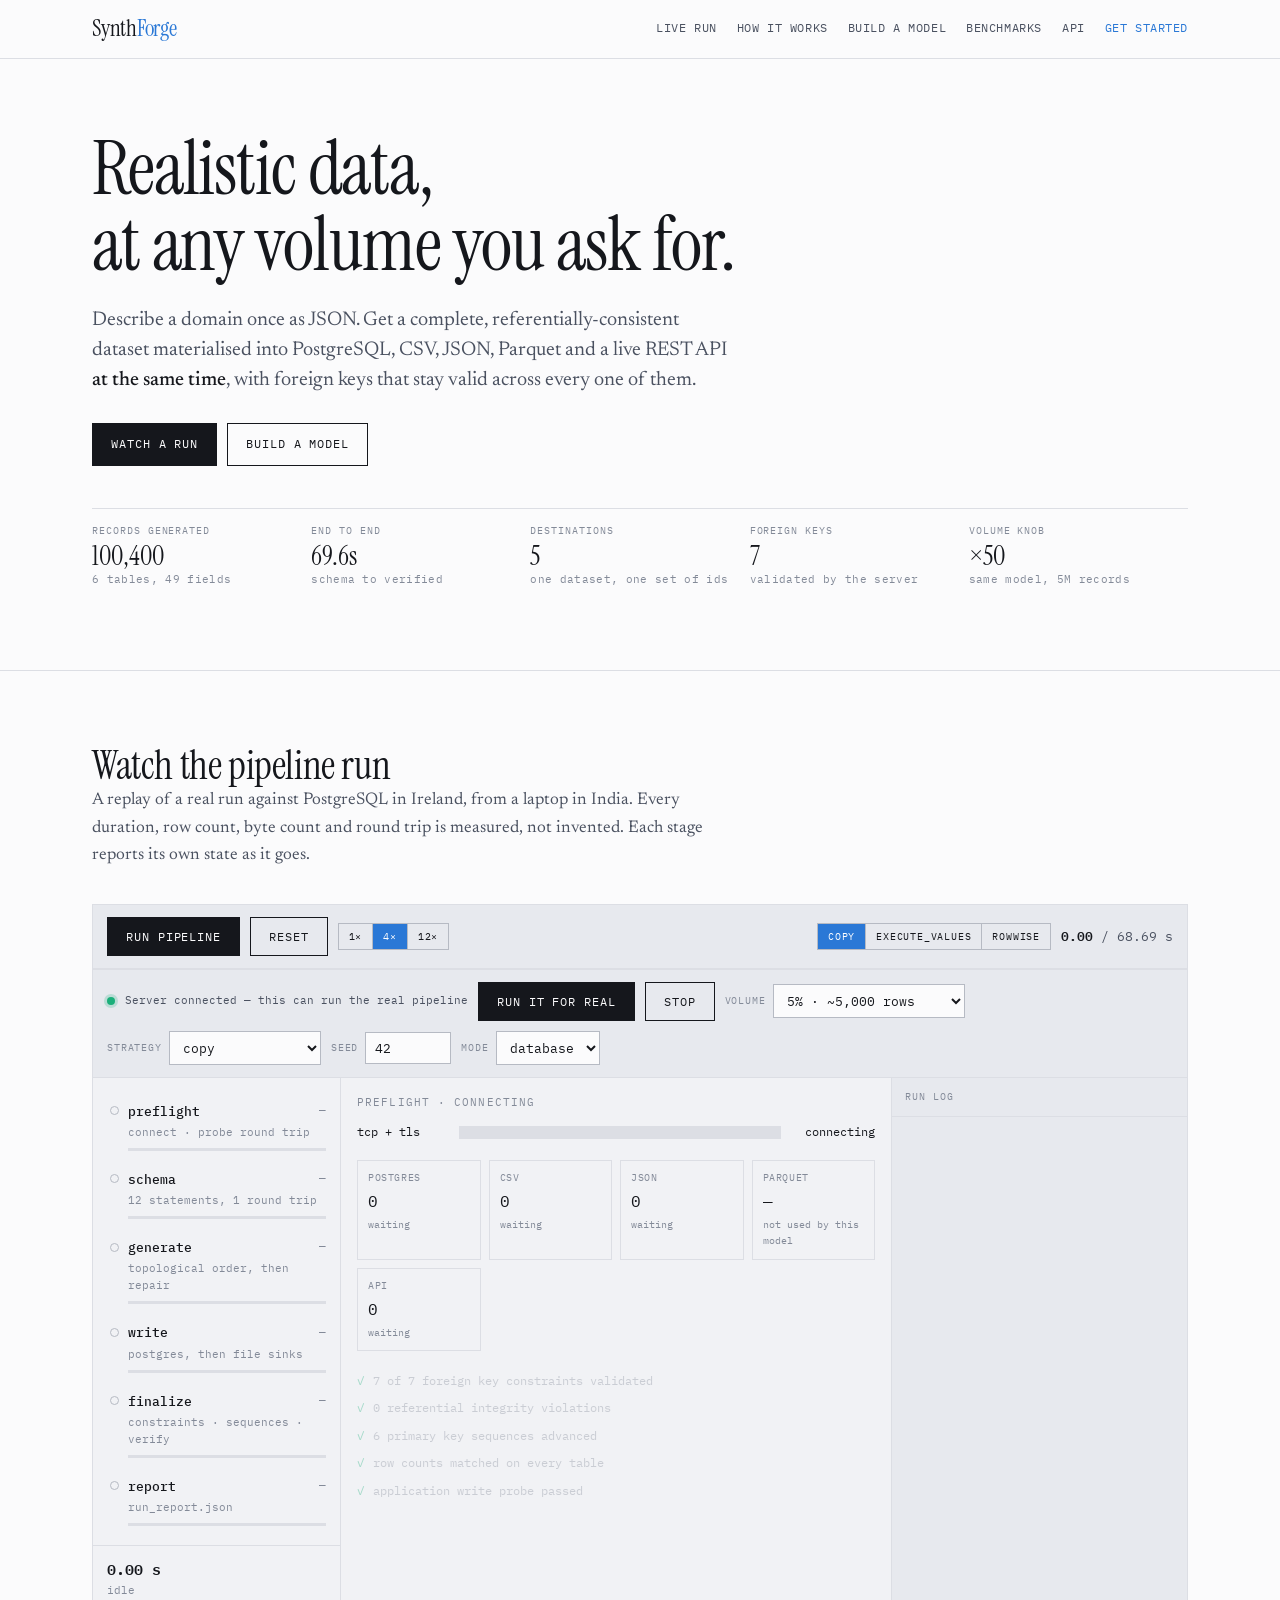
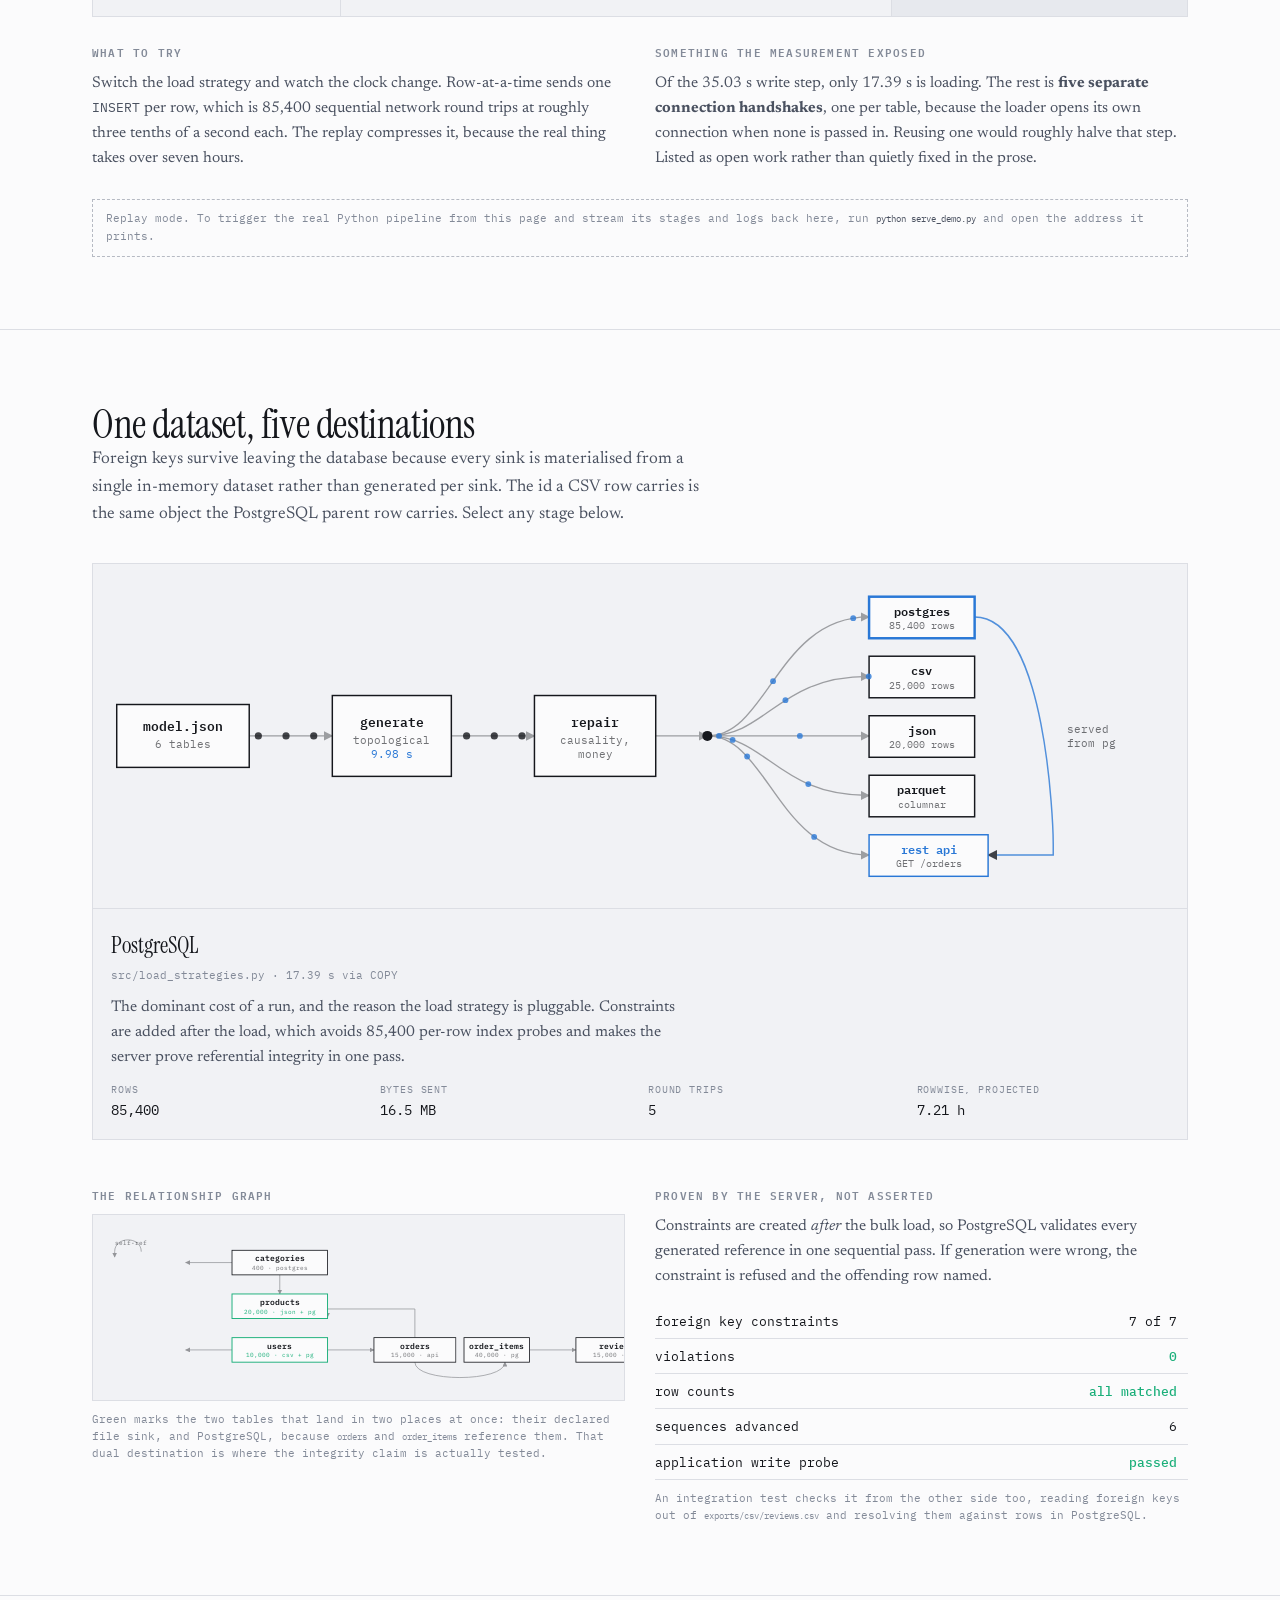
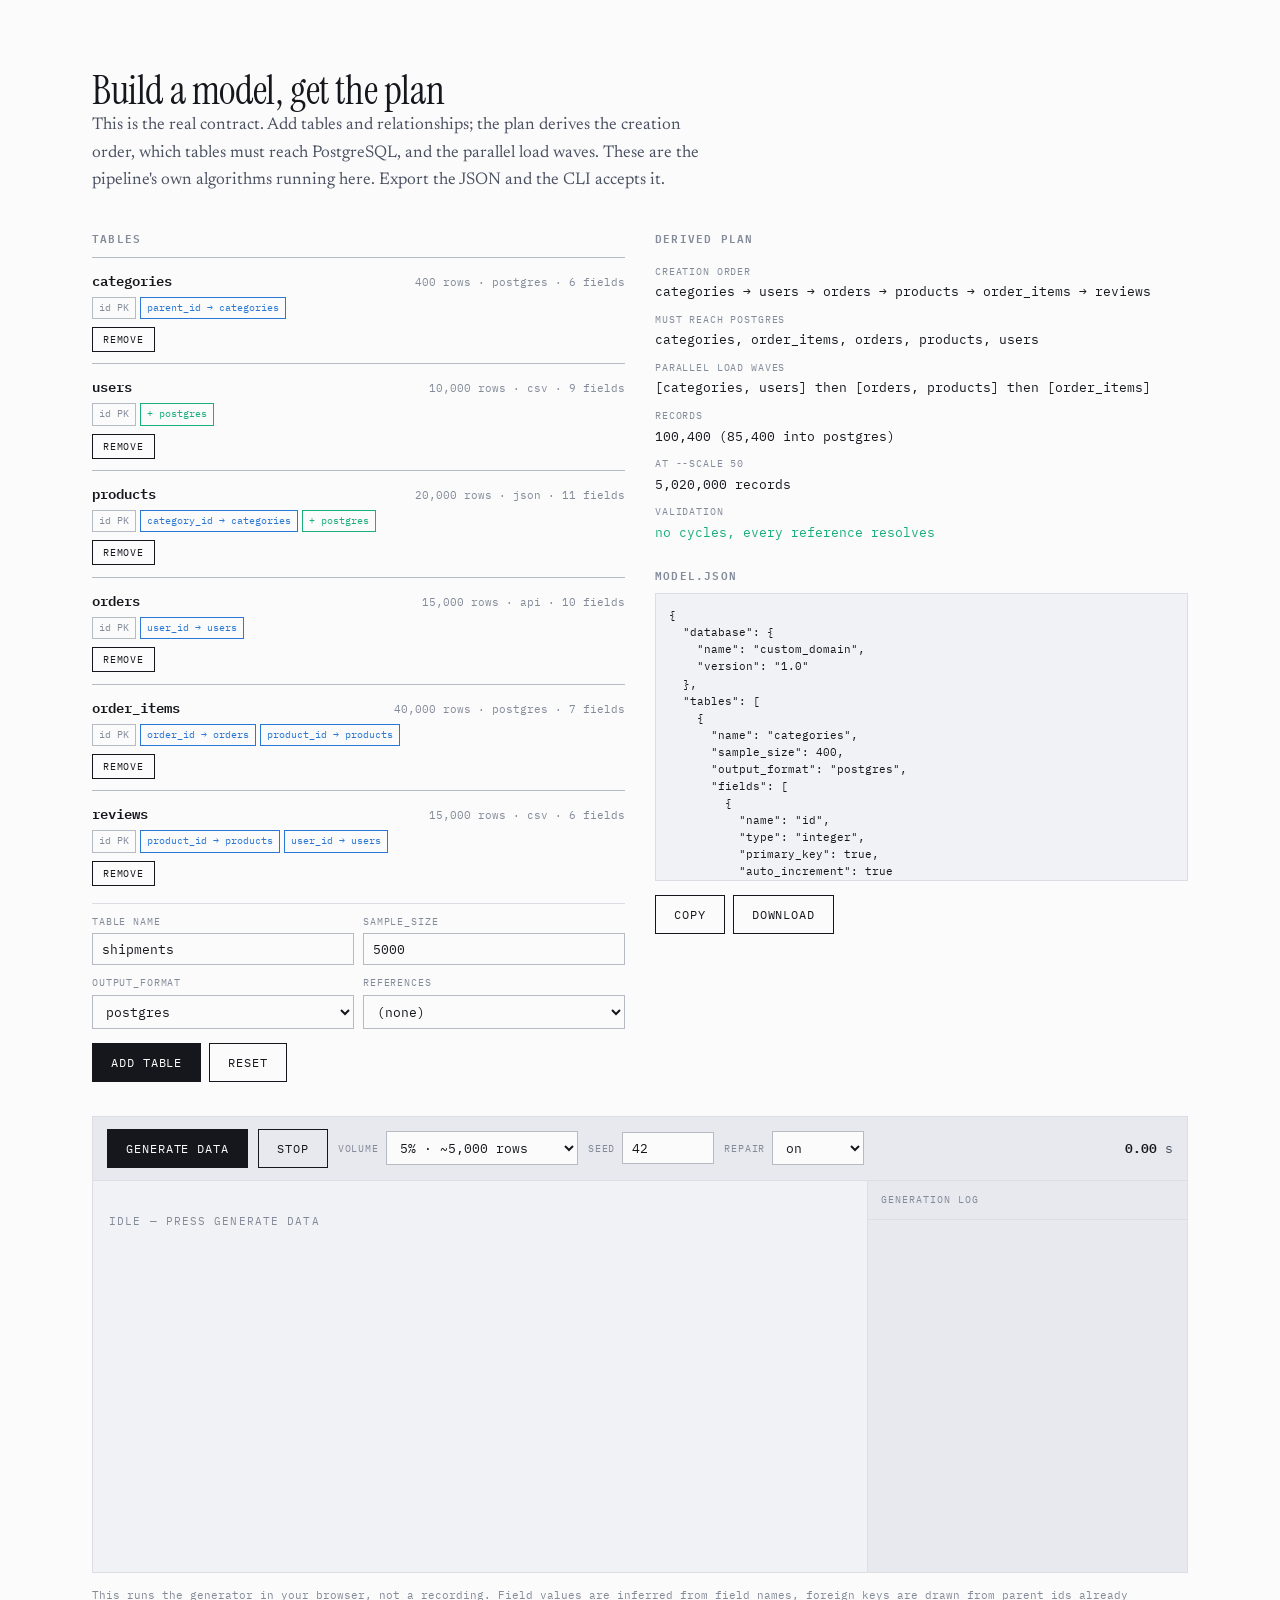
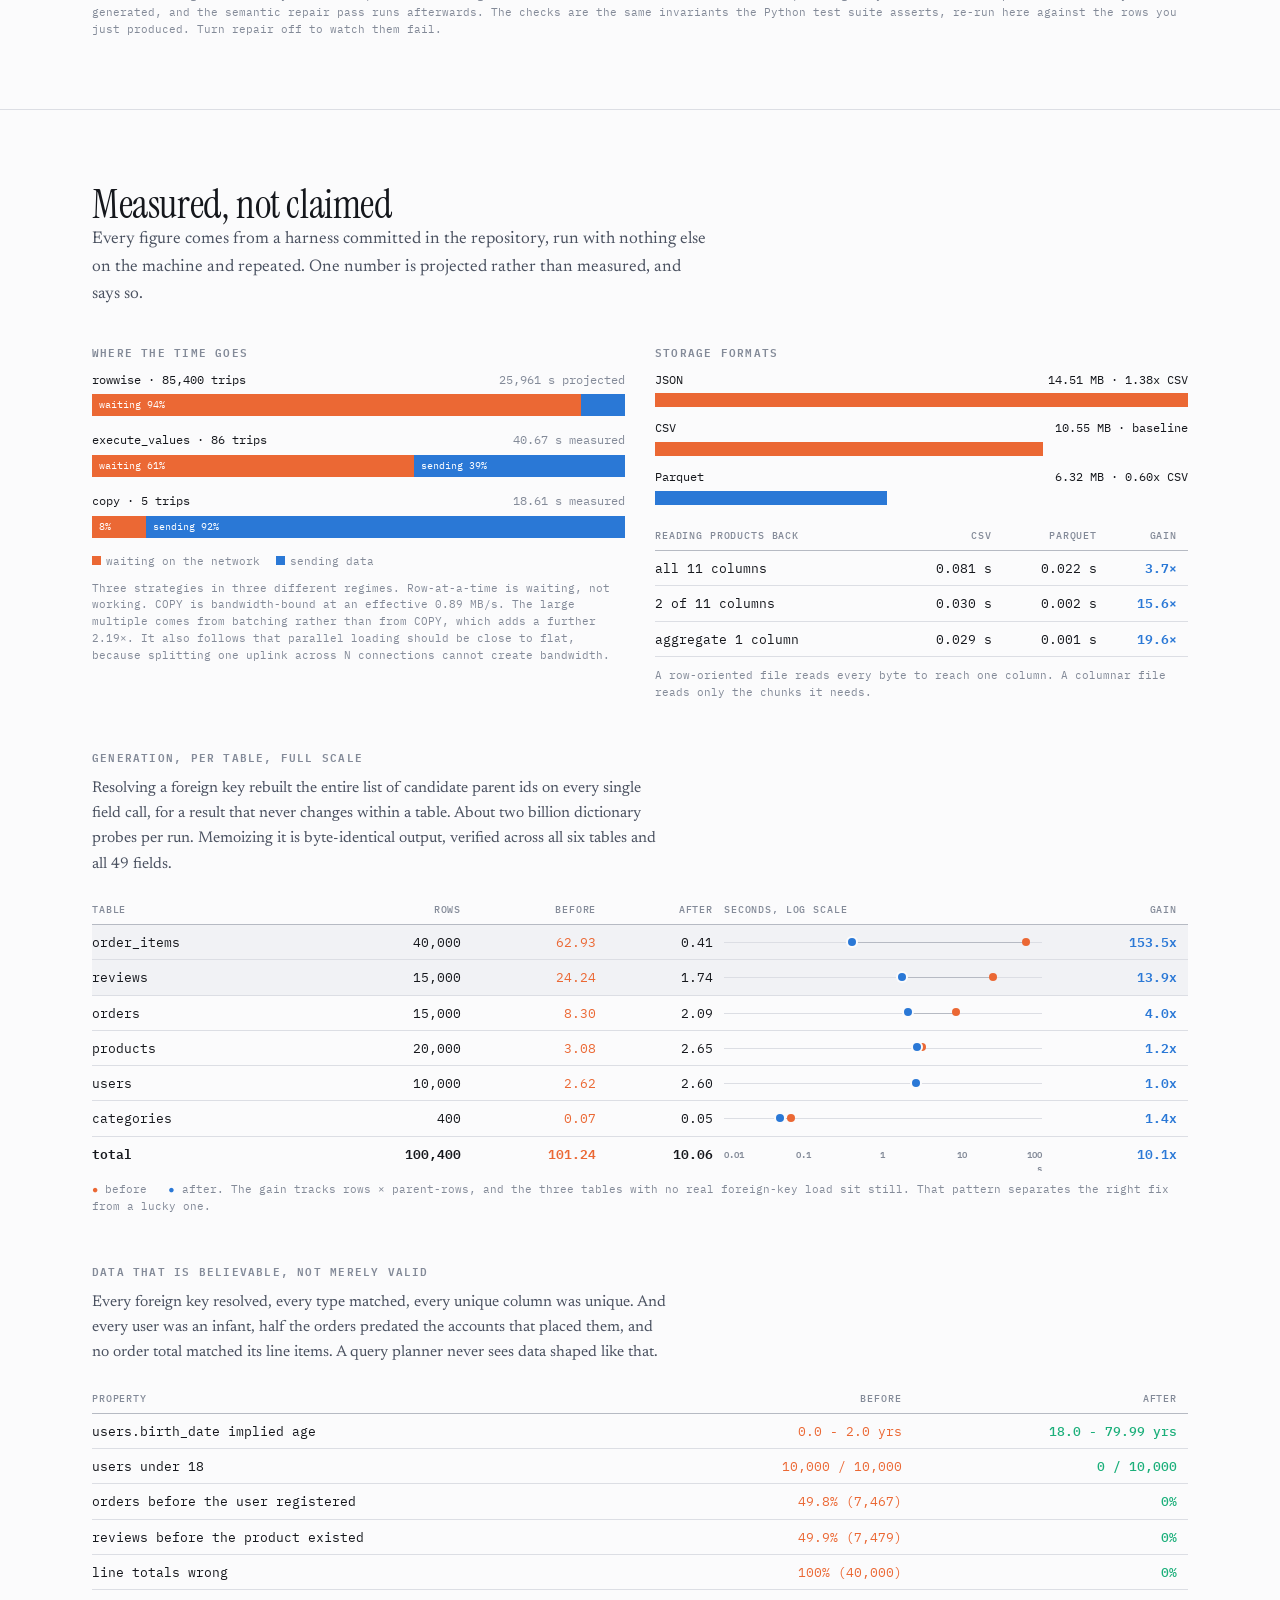
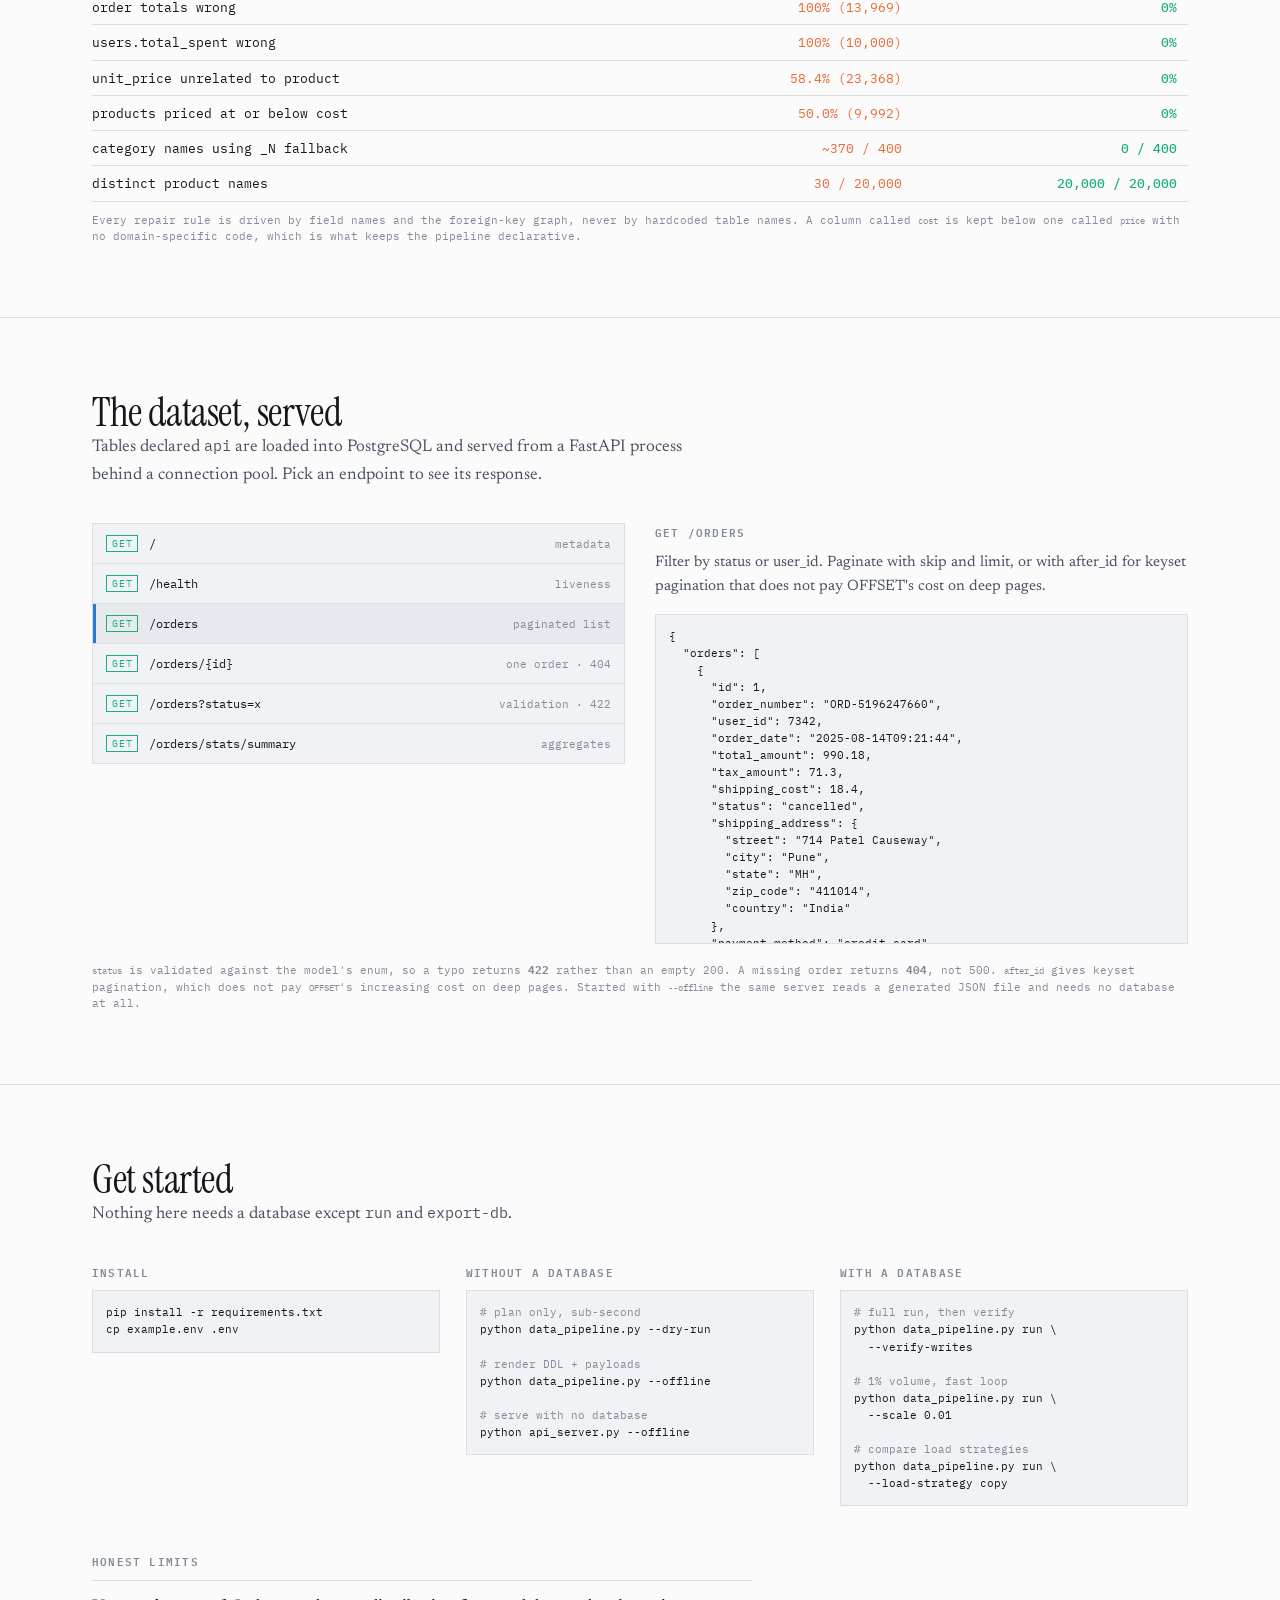
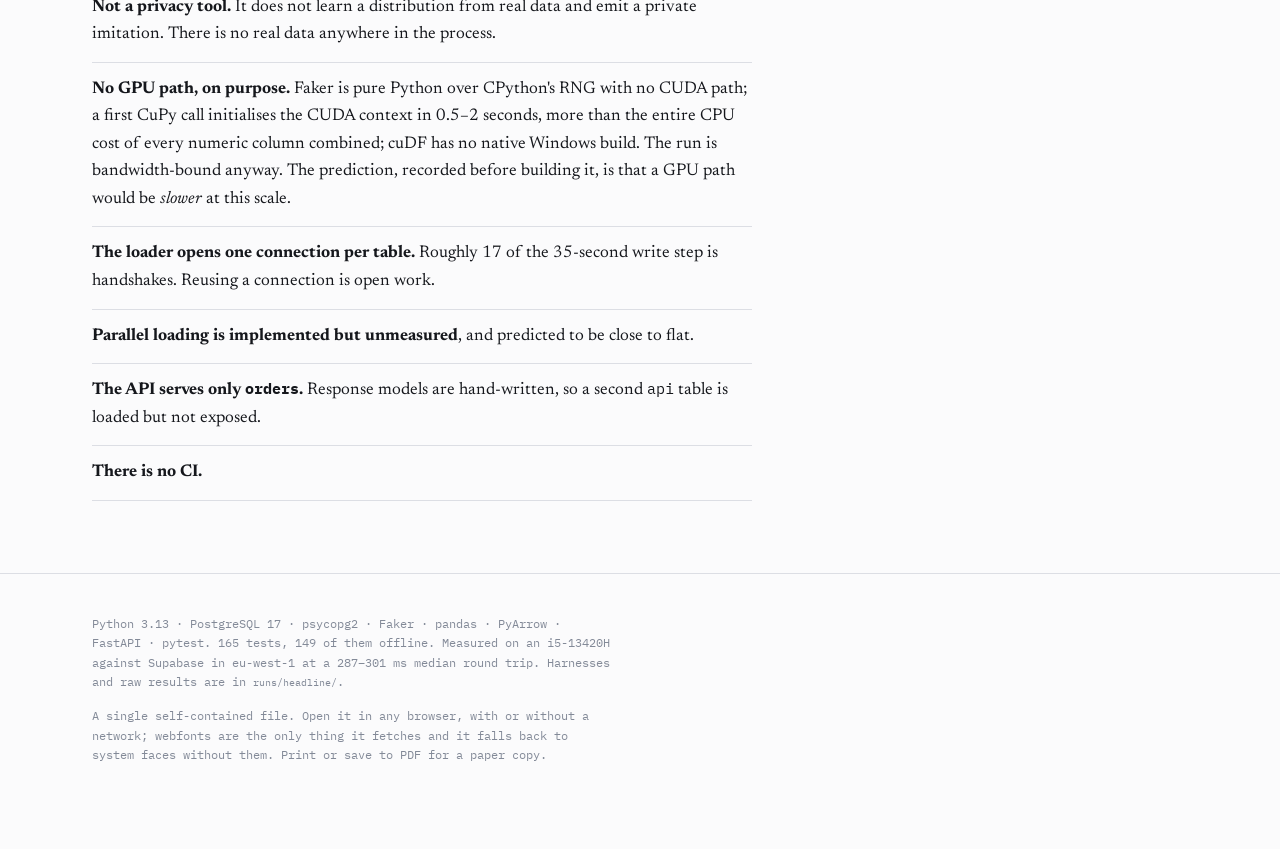
==== commit 67b1fb18: "Add a demo server so the page can trigger the real pipeline The page previously replayed a recorded " ====
--- a/overview.html
+++ b/overview.html
@@ -252,6 +252,50 @@
 footer { padding:40px 0 70px; font-family:var(--mono); font-size:11.5px; line-height:1.7; color:var(--ink-3); }
 footer p { max-width:74ch; }
 
+/* ---- live mode ---- */
+#live-bar { border-top:1px solid var(--line); border-bottom:1px solid var(--line); }
+.livedot { width:8px; height:8px; border-radius:50%; background:var(--cool); flex:none;
+  box-shadow:0 0 0 3px color-mix(in srgb, var(--cool) 22%, transparent); }
+.livetxt { font-family:var(--mono); font-size:11px; color:var(--ink-2); }
+.cbar .fld { display:flex; align-items:center; gap:7px; }
+.cbar .fld label { margin:0; }
+.cbar .fld select, .cbar .fld input { width:auto; min-width:86px; }
+.hintbar { font-family:var(--mono); font-size:11px; color:var(--ink-3);
+  border:1px dashed var(--line-2); padding:10px 13px; margin-top:14px; }
+.hintbar code { color:var(--ink-2); }
+
+/* ---- in-browser generator ---- */
+.gen { border:1px solid var(--line); background:var(--bg-2); margin-top:34px; }
+.gen-bar { display:flex; align-items:center; gap:10px; flex-wrap:wrap; padding:12px 14px;
+  border-bottom:1px solid var(--line); background:var(--bg-3); }
+.gen-bar label { margin:0; display:inline; }
+.gen-bar .fld { display:flex; align-items:center; gap:7px; }
+.gen-bar select, .gen-bar input { width:auto; min-width:92px; }
+.gen-grid { display:grid; grid-template-columns:minmax(0,1fr) 320px; }
+@media (max-width:980px){ .gen-grid { grid-template-columns:1fr; }
+  .gen-log-col { border-left:none; border-top:1px solid var(--line); } }
+.gen-main { padding:16px; min-width:0; }
+.gen-log-col { border-left:1px solid var(--line); background:var(--bg-3); }
+.gstats { display:grid; grid-template-columns:repeat(auto-fit,minmax(104px,1fr)); gap:8px; margin-bottom:16px; }
+.gstat { border:1px solid var(--line); padding:8px 10px; font-family:var(--mono); }
+.gstat .k { font-size:9.5px; letter-spacing:0.08em; text-transform:uppercase; color:var(--ink-3); }
+.gstat .v { font-size:17px; margin-top:3px; }
+.checks { margin-top:16px; font-family:var(--mono); font-size:11.5px; }
+.checks div { display:flex; gap:9px; padding:3px 0; color:var(--ink-3); }
+.checks div.pass { color:var(--ink); }
+.checks div.pass .m { color:var(--cool); }
+.checks div.fail { color:var(--warm); }
+.checks .m { width:11px; flex:none; }
+.preview { margin-top:18px; }
+.preview-head { display:flex; gap:8px; align-items:center; flex-wrap:wrap; margin-bottom:9px; }
+.preview-head select { width:auto; min-width:120px; }
+.ptable { width:100%; border-collapse:collapse; font-family:var(--mono); font-size:10.5px; }
+.ptable th, .ptable td { padding:4px 8px 4px 0; text-align:left; border-bottom:1px solid var(--line);
+  white-space:nowrap; max-width:190px; overflow:hidden; text-overflow:ellipsis; }
+.ptable thead th { font-size:9px; letter-spacing:0.07em; text-transform:uppercase; color:var(--ink-3);
+  border-bottom:1px solid var(--line-2); }
+.ptable td.nul { color:var(--ink-3); font-style:italic; }
+
 @media (prefers-reduced-motion: reduce){ html { scroll-behavior:auto; } }
 
 @media print {
@@ -335,6 +379,40 @@
           <button data-strat="rowwise">rowwise</button>
         </div>
         <div class="clock"><b id="clk">0.00</b> / <span id="clk-tot">69.60</span> s</div>
+      </div>
+      <div class="cbar" id="live-bar" hidden>
+        <span class="livedot"></span>
+        <span class="livetxt" id="live-txt">Server connected &mdash; this can run the real pipeline</span>
+        <button id="btn-live" class="solid">Run it for real</button>
+        <button id="btn-live-stop" disabled>Stop</button>
+        <div class="fld">
+          <label for="live-scale">volume</label>
+          <select id="live-scale">
+            <option value="0.01">1% &middot; ~1,000 rows</option>
+            <option value="0.05" selected>5% &middot; ~5,000 rows</option>
+            <option value="0.25">25% &middot; ~25,000 rows</option>
+            <option value="1">100% &middot; 100,400 rows</option>
+          </select>
+        </div>
+        <div class="fld">
+          <label for="live-strat">strategy</label>
+          <select id="live-strat">
+            <option value="copy" selected>copy</option>
+            <option value="execute_values">execute_values</option>
+            <option value="rowwise">rowwise</option>
+          </select>
+        </div>
+        <div class="fld">
+          <label for="live-seed">seed</label>
+          <input id="live-seed" type="number" value="42" min="0" style="width:78px">
+        </div>
+        <div class="fld">
+          <label for="live-offline">mode</label>
+          <select id="live-offline">
+            <option value="0" selected>database</option>
+            <option value="1">offline</option>
+          </select>
+        </div>
       </div>
       <div class="cgrid">
         <div class="stagecol" id="stages"></div>
@@ -558,9 +636,71 @@
         <dl class="plan" id="plan"></dl>
         <h3 style="margin-top:24px">model.json</h3>
         <pre class="code json" id="json-out"></pre>
-        <div class="acts"><button id="copy-json">Copy</button></div>
+        <div class="acts">
+          <button id="copy-json">Copy</button>
+          <button id="dl-json">Download</button>
+        </div>
       </div>
     </div>
+
+    <div class="gen">
+      <div class="gen-bar">
+        <button id="gen-run" class="solid">Generate data</button>
+        <button id="gen-stop" disabled>Stop</button>
+        <div class="fld">
+          <label for="gen-scale">volume</label>
+          <select id="gen-scale">
+            <option value="0.01">1% · ~1,000 rows</option>
+            <option value="0.05" selected>5% · ~5,000 rows</option>
+            <option value="0.25">25% · ~25,000 rows</option>
+            <option value="1">100% · 100,400 rows</option>
+          </select>
+        </div>
+        <div class="fld">
+          <label for="gen-seed">seed</label>
+          <input id="gen-seed" type="number" value="42" min="0" style="width:84px">
+        </div>
+        <div class="fld">
+          <label for="gen-realism">repair</label>
+          <select id="gen-realism"><option value="1" selected>on</option><option value="0">off</option></select>
+        </div>
+        <div class="clock grow"><b id="gen-clk">0.00</b> s</div>
+      </div>
+
+      <div class="gen-grid">
+        <div class="gen-main">
+          <div class="gstats" id="gstats"></div>
+          <div class="wtitle" id="gen-title">Idle — press Generate data</div>
+          <div id="gen-bars"></div>
+          <div class="checks" id="gen-checks"></div>
+          <div class="preview" id="gen-preview" hidden>
+            <div class="preview-head">
+              <h3 style="margin:0">Generated rows</h3>
+              <select id="prev-table"></select>
+              <span class="cap" style="margin:0" id="prev-note"></span>
+            </div>
+            <div class="scroll"><table class="ptable" id="prev-tb"><thead></thead><tbody></tbody></table></div>
+            <div class="acts">
+              <button id="dl-data" class="solid">Download JSON</button>
+              <button id="dl-csv">Download CSV</button>
+              <button id="copy-data">Copy JSON</button>
+            </div>
+          </div>
+        </div>
+        <div class="gen-log-col">
+          <div class="lh">generation log</div>
+          <div class="log" id="gen-log" role="log" aria-live="polite"></div>
+        </div>
+      </div>
+    </div>
+
+    <p class="cap" style="margin-top:14px">
+      This runs the generator in your browser, not a recording. Field values are
+      inferred from field names, foreign keys are drawn from parent ids already
+      generated, and the semantic repair pass runs afterwards. The checks are the
+      same invariants the Python test suite asserts, re-run here against the rows
+      you just produced. Turn repair off to watch them fail.
+    </p>
   </div>
 </section>
 
@@ -1082,6 +1222,12 @@
     else if (raf) { cancelAnimationFrame(raf); raf = null; render(); }
   });
   $("#btn-reset").addEventListener("click", reset);
+  // Live mode takes over the same console, so it needs to halt the replay.
+  window.__replay = { stop: function () {
+    running = false;
+    if (raf) { cancelAnimationFrame(raf); raf = null; }
+    $("#btn-run").textContent = "Run pipeline";
+  } };
   $$("[data-speed]").forEach(function (b) {
     b.addEventListener("click", function () {
       $$("[data-speed]").forEach(function (x) { x.classList.remove("on"); });
@@ -1350,21 +1496,22 @@
 })();
 
 /* ============ model builder: the real algorithms ============ */
-var SHIPPED = [
-  { name: "categories",  rows: 400,   fmt: "postgres", fks: [{ field: "parent_id", ref: "categories" }] },
-  { name: "users",       rows: 10000, fmt: "csv",      fks: [] },
-  { name: "products",    rows: 20000, fmt: "json",     fks: [{ field: "category_id", ref: "categories" }] },
-  { name: "orders",      rows: 15000, fmt: "api",      fks: [{ field: "user_id", ref: "users" }] },
-  { name: "order_items", rows: 40000, fmt: "postgres", fks: [{ field: "order_id", ref: "orders" }, { field: "product_id", ref: "products" }] },
-  { name: "reviews",     rows: 15000, fmt: "csv",      fks: [{ field: "product_id", ref: "products" }, { field: "user_id", ref: "users" }] }
-];
+/* The shipped model, with its real field definitions, so the in-browser
+   generator produces the same shape the Python pipeline does. */
+var SHIPPED = [{"name":"categories","rows":400,"fmt":"postgres","fields":[{"n":"id","t":"integer","pk":1,"ai":1},{"n":"name","t":"string","uq":1,"len":100},{"n":"description","t":"text","null":1},{"n":"parent_id","t":"integer","fk":"categories.id","null":1},{"n":"is_active","t":"boolean"},{"n":"created_at","t":"timestamp"}]},{"name":"users","rows":10000,"fmt":"csv","fields":[{"n":"id","t":"integer","pk":1,"ai":1},{"n":"username","t":"string","uq":1,"len":50},{"n":"email","t":"string","uq":1,"len":255},{"n":"full_name","t":"string","len":200},{"n":"phone","t":"string","null":1,"len":20},{"n":"birth_date","t":"date","null":1},{"n":"registration_date","t":"timestamp"},{"n":"status","t":"enum","v":["active","inactive","suspended"]},{"n":"total_spent","t":"decimal","p":12,"s":2}]},{"name":"products","rows":20000,"fmt":"json","fields":[{"n":"id","t":"integer","pk":1,"ai":1},{"n":"sku","t":"string","uq":1,"len":50},{"n":"name","t":"string","len":255},{"n":"description","t":"text","null":1},{"n":"category_id","t":"integer","fk":"categories.id"},{"n":"price","t":"decimal","p":10,"s":2},{"n":"cost","t":"decimal","p":10,"s":2},{"n":"stock_quantity","t":"integer"},{"n":"weight","t":"decimal","null":1,"p":8,"s":3},{"n":"is_active","t":"boolean"},{"n":"created_at","t":"timestamp"}]},{"name":"orders","rows":15000,"fmt":"api","fields":[{"n":"id","t":"integer","pk":1,"ai":1},{"n":"order_number","t":"string","uq":1,"len":20},{"n":"user_id","t":"integer","fk":"users.id"},{"n":"order_date","t":"timestamp"},{"n":"total_amount","t":"decimal","p":12,"s":2},{"n":"tax_amount","t":"decimal","p":10,"s":2},{"n":"shipping_cost","t":"decimal","p":8,"s":2},{"n":"status","t":"enum","v":["pending","processing","shipped","delivered","cancelled"]},{"n":"shipping_address","t":"json"},{"n":"payment_method","t":"string","len":50}]},{"name":"order_items","rows":40000,"fmt":"postgres","fields":[{"n":"id","t":"integer","pk":1,"ai":1},{"n":"order_id","t":"integer","fk":"orders.id"},{"n":"product_id","t":"integer","fk":"products.id"},{"n":"quantity","t":"integer"},{"n":"unit_price","t":"decimal","p":10,"s":2},{"n":"total_price","t":"decimal","p":12,"s":2},{"n":"discount_amount","t":"decimal","p":8,"s":2}]},{"name":"reviews","rows":15000,"fmt":"csv","fields":[{"n":"id","t":"integer","pk":1,"ai":1},{"n":"product_id","t":"integer","fk":"products.id"},{"n":"user_id","t":"integer","fk":"users.id"},{"n":"rating","t":"integer"},{"n":"review_text","t":"text","null":1},{"n":"created_at","t":"timestamp"}]}];
 var MODEL = JSON.parse(JSON.stringify(SHIPPED));
 var PG_BACKED = ["postgres", "postgresql", "api"];
 
+function fksOf(t) {
+  return (t.fields || []).filter(function (f) { return !!f.fk; }).map(function (f) {
+    var parts = String(f.fk).split(".");
+    return { field: f.n, ref: parts[0], refField: parts[1] || "id", nullable: !!f["null"] };
+  });
+}
 function deps(t, model) {
   var names = {}, out = {};
   model.forEach(function (x) { names[x.name] = 1; });
-  (t.fks || []).forEach(function (fk) {
+  fksOf(t).forEach(function (fk) {
     if (fk.ref !== t.name && names[fk.ref]) out[fk.ref] = 1;
   });
   return Object.keys(out).sort();
@@ -1438,29 +1585,50 @@
   return {
     database: { name: "custom_domain", version: "1.0" },
     tables: model.map(function (t) {
-      var fields = [{ name: "id", type: "integer", primary_key: true, auto_increment: true }];
-      (t.fks || []).forEach(function (fk) {
-        var f = { name: fk.field, type: "integer", foreign_key: fk.ref + ".id" };
-        if (fk.ref === t.name) f.nullable = true;
-        fields.push(f);
-      });
-      fields.push({ name: "name", type: "string", max_length: 200 });
-      fields.push({ name: "created_at", type: "timestamp" });
-      return { name: t.name, sample_size: t.rows, output_format: t.fmt, fields: fields };
+      return {
+        name: t.name, sample_size: t.rows, output_format: t.fmt,
+        fields: t.fields.map(function (f) {
+          var o = { name: f.n, type: f.t };
+          if (f.pk) o.primary_key = true;
+          if (f.ai) o.auto_increment = true;
+          if (f.fk) o.foreign_key = f.fk;
+          if (f.uq) o.unique = true;
+          if (f["null"]) o.nullable = true;
+          if (f.len) o.max_length = f.len;
+          if (f.p) o.precision = f.p;
+          if (f.s) o.scale = f.s;
+          if (f.v) o.values = f.v;
+          return o;
+        })
+      };
     })
   };
 }
+
+/* Fields for a table the visitor adds. Named so the generator's own
+   inference has something to work with. */
+function defaultFields(name, ref) {
+  var f = [{ n: "id", t: "integer", pk: 1, ai: 1 }];
+  if (ref) f.push({ n: ref.replace(/s$/, "") + "_id", t: "integer", fk: ref + ".id" });
+  f.push({ n: "name", t: "string", len: 200 });
+  f.push({ n: "status", t: "enum", v: ["pending", "active", "closed"] });
+  f.push({ n: "total_amount", t: "decimal", p: 12, s: 2 });
+  f.push({ n: "created_at", t: "timestamp" });
+  return f;
+}
+
 function renderBuilder() {
   var host = $("#tbl-list"); host.innerHTML = "";
   var closure = pgClosure(MODEL);
   MODEL.forEach(function (t, i) {
     var card = el("div", "card"), top = el("div", "ct");
     top.appendChild(el("span", "cn2", t.name));
-    top.appendChild(el("span", "cs", t.rows.toLocaleString("en-US") + " rows · " + t.fmt));
+    top.appendChild(el("span", "cs", t.rows.toLocaleString("en-US") + " rows · " + t.fmt
+      + " · " + t.fields.length + " fields"));
     card.appendChild(top);
     var tags = el("div", "tags");
     tags.appendChild(el("span", "tag", "id PK"));
-    (t.fks || []).forEach(function (fk) {
+    fksOf(t).forEach(function (fk) {
       tags.appendChild(el("span", "tag fk", fk.field + " → " + fk.ref));
     });
     if (closure[t.name] && PG_BACKED.indexOf(t.fmt) < 0) {
@@ -1474,7 +1642,9 @@
         var gone = MODEL[i].name;
         MODEL.splice(i, 1);
         MODEL.forEach(function (x) {
-          x.fks = (x.fks || []).filter(function (f) { return f.ref !== gone; });
+          x.fields = x.fields.filter(function (f) {
+            return !f.fk || String(f.fk).split(".")[0] !== gone;
+          });
         });
         renderBuilder();
       });
@@ -1514,7 +1684,7 @@
     name: raw,
     rows: Math.max(1, parseInt($("#nt-rows").value, 10) || 100),
     fmt: $("#nt-fmt").value,
-    fks: ref ? [{ field: ref.replace(/s$/, "") + "_id", ref: ref }] : []
+    fields: defaultFields(raw, ref)
   });
   $("#nt-name").value = "";
   renderBuilder();
@@ -1536,6 +1706,302 @@
 });
 renderBuilder();
 
+
+/* ============ live mode ============
+   When this page is served by serve_demo.py it can trigger the real Python
+   pipeline. Stage transitions, per-table completions and every log line arrive
+   over Server-Sent Events and drive the same console the replay uses. Opened
+   straight from disk there is no server, so the page stays in replay mode. */
+(function () {
+  var LIVE_STAGES = [
+    { id: "schema",   nm: "schema",   note: "DDL, foreign keys deferred" },
+    { id: "generate", nm: "generate", note: "topological order, then repair" },
+    { id: "output",   nm: "write",    note: "postgres, then file sinks" },
+    { id: "finalize", nm: "finalize", note: "constraints · sequences · verify" },
+    { id: "report",   nm: "report",   note: "run_report.json" }
+  ];
+  var stagesHost = document.getElementById("stages");
+  var workHost = document.getElementById("work");
+  var sinkHost = document.getElementById("sinks");
+  var verifHost = document.getElementById("verif");
+  var logHost = document.getElementById("log");
+  var titleEl = document.getElementById("work-title");
+  var clkEl = document.getElementById("clk");
+  var clkTot = document.getElementById("clk-tot");
+  if (!stagesHost) return;
+
+  var es = null, t0 = 0, ticker = null;
+  var stageEls = {}, tableRows = {}, sinkRows = {}, plan = null;
+
+  function mk(t, c, x) {
+    var n = document.createElement(t);
+    if (c) n.className = c;
+    if (x !== undefined) n.textContent = x;
+    return n;
+  }
+  function num(n) { return Math.round(n).toLocaleString("en-US"); }
+
+  function paintStages() {
+    stagesHost.innerHTML = "";
+    stageEls = {};
+    LIVE_STAGES.forEach(function (sd) {
+      var d = mk("div", "stage"), row = mk("div", "srow");
+      row.appendChild(mk("span", "dot"));
+      row.appendChild(mk("span", "nm", sd.nm));
+      row.appendChild(mk("span", "dur", "—"));
+      d.appendChild(row);
+      d.appendChild(mk("div", "note", sd.note));
+      var pb = mk("div", "pbar"); pb.appendChild(mk("i")); d.appendChild(pb);
+      stagesHost.appendChild(d);
+      stageEls[sd.id] = d;
+    });
+    var tot = mk("div", "tot");
+    var b = mk("b", null, "0.00 s"); b.id = "live-tot";
+    var sp = mk("span", null, "waiting"); sp.id = "live-tot-x";
+    tot.appendChild(b);
+    tot.appendChild(document.createElement("br"));
+    tot.appendChild(sp);
+    stagesHost.appendChild(tot);
+  }
+
+  function paintSinks() {
+    sinkHost.innerHTML = "";
+    sinkRows = {};
+    ["postgres", "csv", "json", "parquet", "api"].forEach(function (s) {
+      var d = mk("div", "sink");
+      d.appendChild(mk("div", "sn", s));
+      var v = mk("div", "sv", "0");
+      var x = mk("div", "sx", "waiting");
+      d.appendChild(v); d.appendChild(x);
+      sinkHost.appendChild(d);
+      sinkRows[s] = { node: d, v: v, x: x, rows: 0, bytes: 0 };
+    });
+  }
+
+  function bumpSink(name, rows, bytes, label) {
+    var s = sinkRows[name];
+    if (!s) return;
+    s.rows += rows || 0;
+    s.bytes += bytes || 0;
+    s.v.textContent = num(s.rows);
+    s.x.textContent = label || (s.bytes ? num(s.bytes / 1024) + " KB" : "rows");
+    s.node.classList.add("lit");
+  }
+
+  function planRows(stage) {
+    workHost.innerHTML = "";
+    tableRows = {};
+    if (!plan) return;
+    plan.tables.forEach(function (t) {
+      if (stage === "output" && plan.postgres_closure.indexOf(t.table) < 0) return;
+      var row = mk("div", "trow");
+      row.appendChild(mk("div", "tn", t.table));
+      var tb = mk("div", "tb"), i = mk("i");
+      tb.appendChild(i); row.appendChild(tb);
+      var tv = mk("div", "tv", "queued");
+      row.appendChild(tv);
+      workHost.appendChild(row);
+      tableRows[t.table] = { row: row, bar: i, val: tv, rows: t.rows };
+    });
+  }
+
+  function markTable(name, label, done) {
+    var r = tableRows[name];
+    if (!r) return;
+    r.bar.style.width = done ? "100%" : "60%";
+    r.val.textContent = label;
+    r.row.classList.toggle("d", !!done);
+    r.row.classList.toggle("a", !done);
+  }
+
+  function logLine(level, msg) {
+    var cls = "l";
+    if (level === "ERROR" || level === "CRITICAL" || level === "WARNING") cls += " warn";
+    else if (/verified|validated|passed|SUCCESS|added and/i.test(msg)) cls += " ok";
+    var line = mk("div", cls);
+    var secs = (performance.now() - t0) / 1000;
+    var pad = (secs > 0 ? secs.toFixed(2) : "0.00");
+    while (pad.length < 6) pad = " " + pad;
+    line.appendChild(mk("span", "ts", pad + "  "));
+    line.appendChild(document.createTextNode(msg));
+    logHost.appendChild(line);
+    while (logHost.childNodes.length > 600) logHost.removeChild(logHost.firstChild);
+    logHost.scrollTop = logHost.scrollHeight;
+  }
+
+  function setStage(id, state, duration) {
+    var node = stageEls[id];
+    if (!node) return;
+    if (state === "start") {
+      node.classList.add("active");
+      node.querySelector(".pbar i").style.width = "45%";
+      node.querySelector(".dur").textContent = "running";
+      titleEl.textContent = "Live · " + id;
+      if (id === "generate" || id === "output") planRows(id);
+    } else {
+      node.classList.remove("active");
+      node.classList.add("done");
+      node.querySelector(".pbar i").style.width = "100%";
+      if (duration !== undefined && duration !== null) {
+        node.querySelector(".dur").textContent = duration.toFixed(2) + " s";
+      }
+    }
+  }
+
+  function resetLive() {
+    paintStages();
+    paintSinks();
+    verifHost.innerHTML = "";
+    workHost.innerHTML = "";
+    logHost.innerHTML = "";
+    tableRows = {};
+    plan = null;
+    titleEl.textContent = "Live — waiting for the pipeline";
+    clkTot.textContent = "live";
+  }
+
+  function startTicker() {
+    t0 = performance.now();
+    if (ticker) clearInterval(ticker);
+    ticker = setInterval(function () {
+      var secs = (performance.now() - t0) / 1000;
+      clkEl.textContent = secs.toFixed(2);
+      var tv = document.getElementById("live-tot");
+      if (tv) tv.textContent = secs.toFixed(2) + " s";
+    }, 100);
+  }
+  function stopTicker() { if (ticker) { clearInterval(ticker); ticker = null; } }
+
+  function showVerification(report) {
+    verifHost.innerHTML = "";
+    var v = (report && report.verification) || {};
+    var items = [];
+    if (v.fk_constraints_added !== undefined) {
+      items.push([v.fk_violations === 0, v.fk_constraints_added + " foreign key constraints validated"]);
+    }
+    if (v.fk_violations !== undefined) {
+      items.push([v.fk_violations === 0, v.fk_violations + " referential integrity violations"]);
+    }
+    if (v.sequences_advanced !== undefined) {
+      items.push([true, v.sequences_advanced + " primary key sequences advanced"]);
+    }
+    if (v.row_counts_match !== undefined) {
+      items.push([v.row_counts_match, "row counts " + (v.row_counts_match ? "matched on every table" : "DID NOT match")]);
+    }
+    if (v.write_probe !== undefined) {
+      items.push([v.write_probe === "passed", "application write probe " + v.write_probe]);
+    }
+    items.forEach(function (it) {
+      var d = mk("div", it[0] ? "on" : "fail");
+      d.appendChild(mk("span", "tick", it[0] ? "✓" : "✗"));
+      d.appendChild(mk("span", null, it[1]));
+      verifHost.appendChild(d);
+    });
+  }
+
+  function setBusy(b) {
+    var run = document.getElementById("btn-live");
+    var stop = document.getElementById("btn-live-stop");
+    if (!run) return;
+    run.disabled = b;
+    stop.disabled = !b;
+    run.textContent = b ? "Running…" : "Run it for real";
+  }
+
+  function handle(ev) {
+    if (ev.type === "run" && ev.state === "start") {
+      resetLive();
+      startTicker();
+      logLine("INFO", "Run started · scale " + ev.options.scale
+        + " · " + ev.options.strategy
+        + (ev.options.offline ? " · offline" : ""));
+    } else if (ev.type === "plan") {
+      plan = ev;
+      logLine("INFO", "Plan: " + ev.tables.length + " tables · "
+        + ev.order.join(" → "));
+      planRows("generate");
+    } else if (ev.type === "stage") {
+      setStage(ev.stage, ev.state, ev.duration_s);
+    } else if (ev.type === "table") {
+      if (ev.phase === "generate") {
+        markTable(ev.table, num(ev.rows) + " rows · " + ev.duration_s.toFixed(2) + "s", true);
+      } else if (ev.phase === "load") {
+        markTable(ev.table, num(ev.rows) + " rows · " + ev.duration_s.toFixed(2) + "s", true);
+        bumpSink("postgres", ev.rows, ev.bytes_sent, num(ev.roundtrips) + " trips");
+      }
+    } else if (ev.type === "file") {
+      bumpSink(ev.sink, ev.rows, ev.bytes, num(ev.bytes / 1024) + " KB");
+    } else if (ev.type === "log") {
+      logLine(ev.level, ev.msg);
+    } else if (ev.type === "run") {
+      stopTicker();
+      if (ev.duration_s !== undefined) clkEl.textContent = ev.duration_s.toFixed(2);
+      var tx = document.getElementById("live-tot-x");
+      if (tx) tx.textContent = ev.state === "done" ? "complete" : "failed";
+      titleEl.textContent = ev.state === "done" ? "Live · complete" : "Live · failed";
+      if (ev.report) showVerification(ev.report);
+      if (ev.error) logLine("ERROR", ev.error);
+      setBusy(false);
+    }
+  }
+
+  function connect() {
+    if (es) return;
+    es = new EventSource("/api/events");
+    es.onmessage = function (m) {
+      try { handle(JSON.parse(m.data)); } catch (e) { /* ignore a bad frame */ }
+    };
+  }
+
+  fetch("/api/status", { cache: "no-store" }).then(function (r) {
+    if (!r.ok) throw new Error("no server");
+    return r.json();
+  }).then(function (s) {
+    if (!s.live) return;
+    var bar = document.getElementById("live-bar");
+    bar.hidden = false;
+    document.getElementById("live-txt").textContent = s.database_configured
+      ? "Server connected · database " + s.database_kind + " · this runs the real pipeline"
+      : "Server connected · no database configured · use offline mode";
+    if (!s.database_configured) document.getElementById("live-offline").value = "1";
+    connect();
+
+    document.getElementById("btn-live").addEventListener("click", function () {
+      if (window.__replay && window.__replay.stop) window.__replay.stop();
+      setBusy(true);
+      resetLive();
+      fetch("/api/run", {
+        method: "POST",
+        headers: { "Content-Type": "application/json" },
+        body: JSON.stringify({
+          scale: parseFloat(document.getElementById("live-scale").value),
+          seed: parseInt(document.getElementById("live-seed").value, 10) || 42,
+          strategy: document.getElementById("live-strat").value,
+          offline: document.getElementById("live-offline").value === "1",
+          realism: true,
+          verify_writes: true
+        })
+      }).then(function (r) { return r.json(); }).then(function (j) {
+        if (j.error) { logLine("ERROR", j.error); setBusy(false); }
+      }).catch(function (e) { logLine("ERROR", String(e)); setBusy(false); });
+    });
+
+    document.getElementById("btn-live-stop").addEventListener("click", function () {
+      fetch("/api/stop", { method: "POST" });
+    });
+  }).catch(function () {
+    var host = document.querySelector("#run .wrap");
+    if (!host || document.getElementById("live-hint")) return;
+    var hint = document.createElement("div");
+    hint.className = "hintbar";
+    hint.id = "live-hint";
+    hint.innerHTML = "Replay mode. To trigger the real Python pipeline from this "
+      + "page and stream its stages and logs back here, run "
+      + "<code>python serve_demo.py</code> and open the address it prints.";
+    host.appendChild(hint);
+  });
+})();
+
 /* nav highlight */
 (function () {
   var links = $$("nav a.nl");
